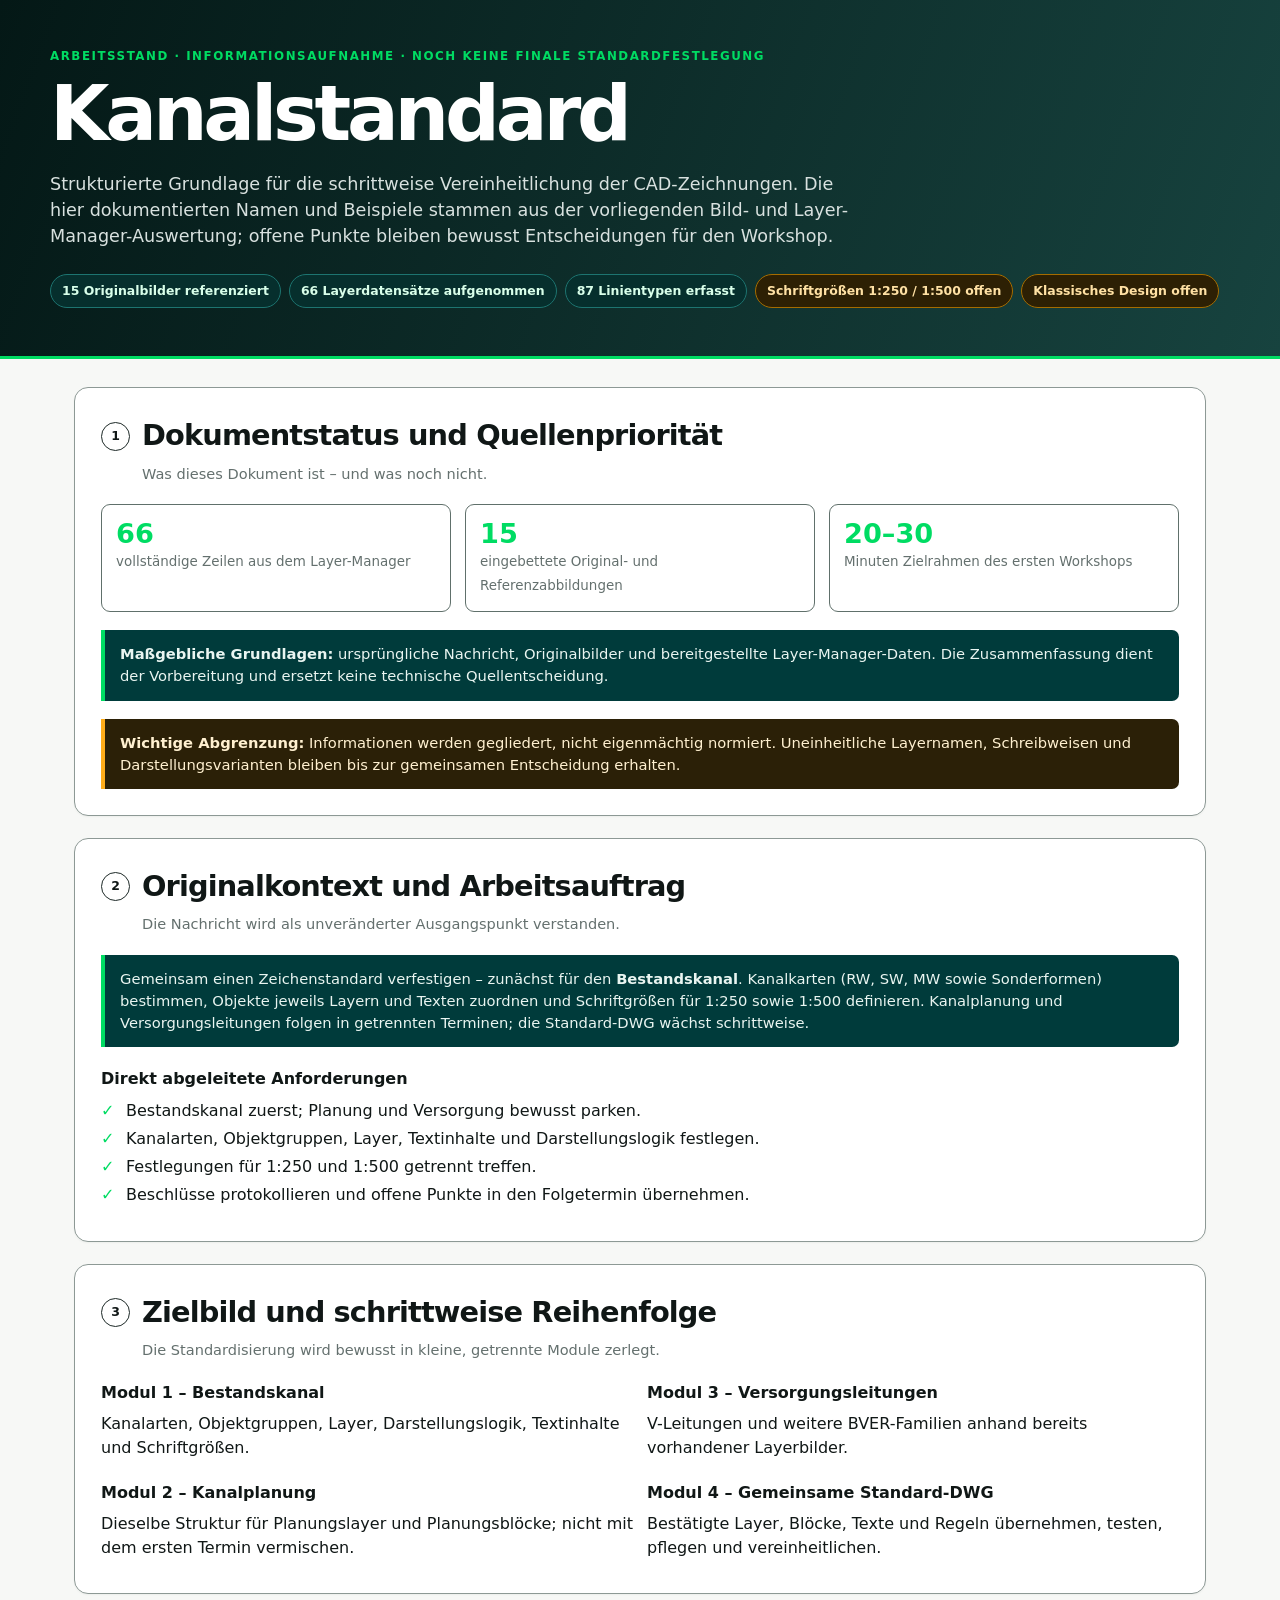
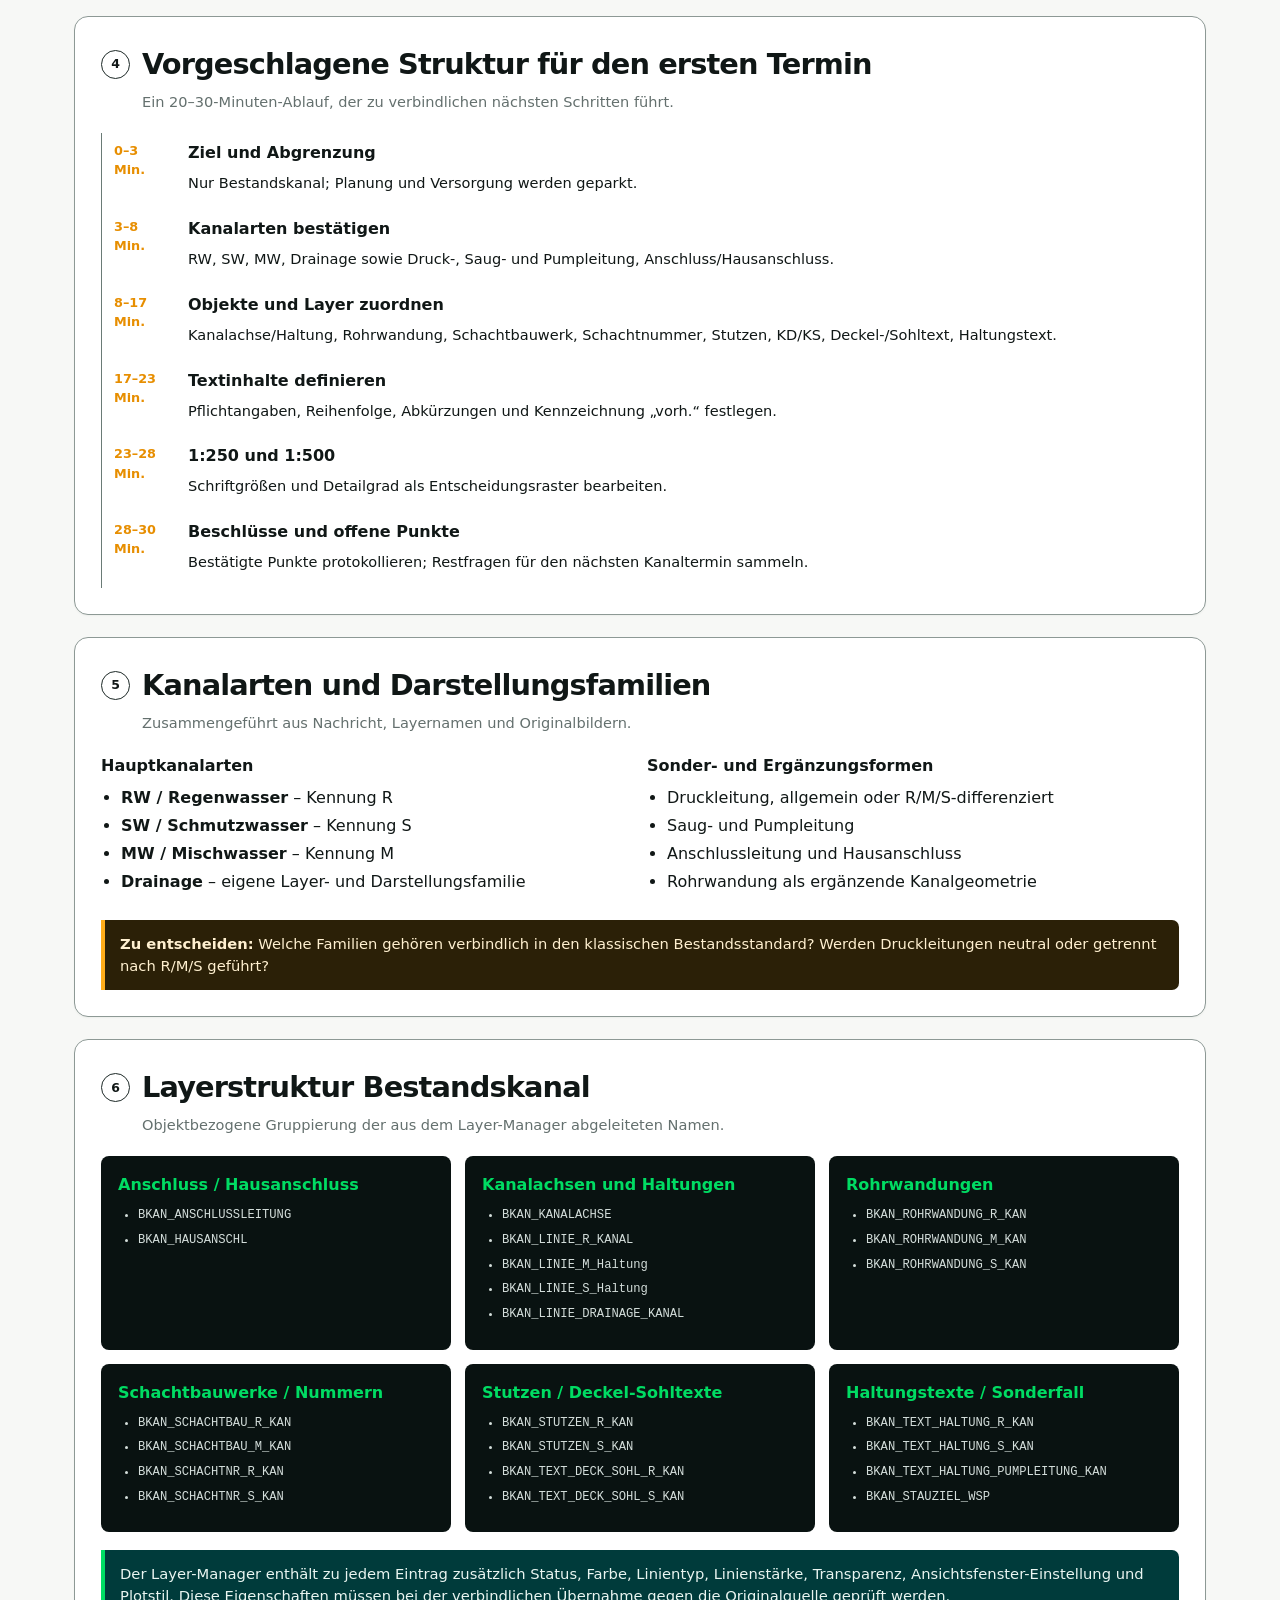
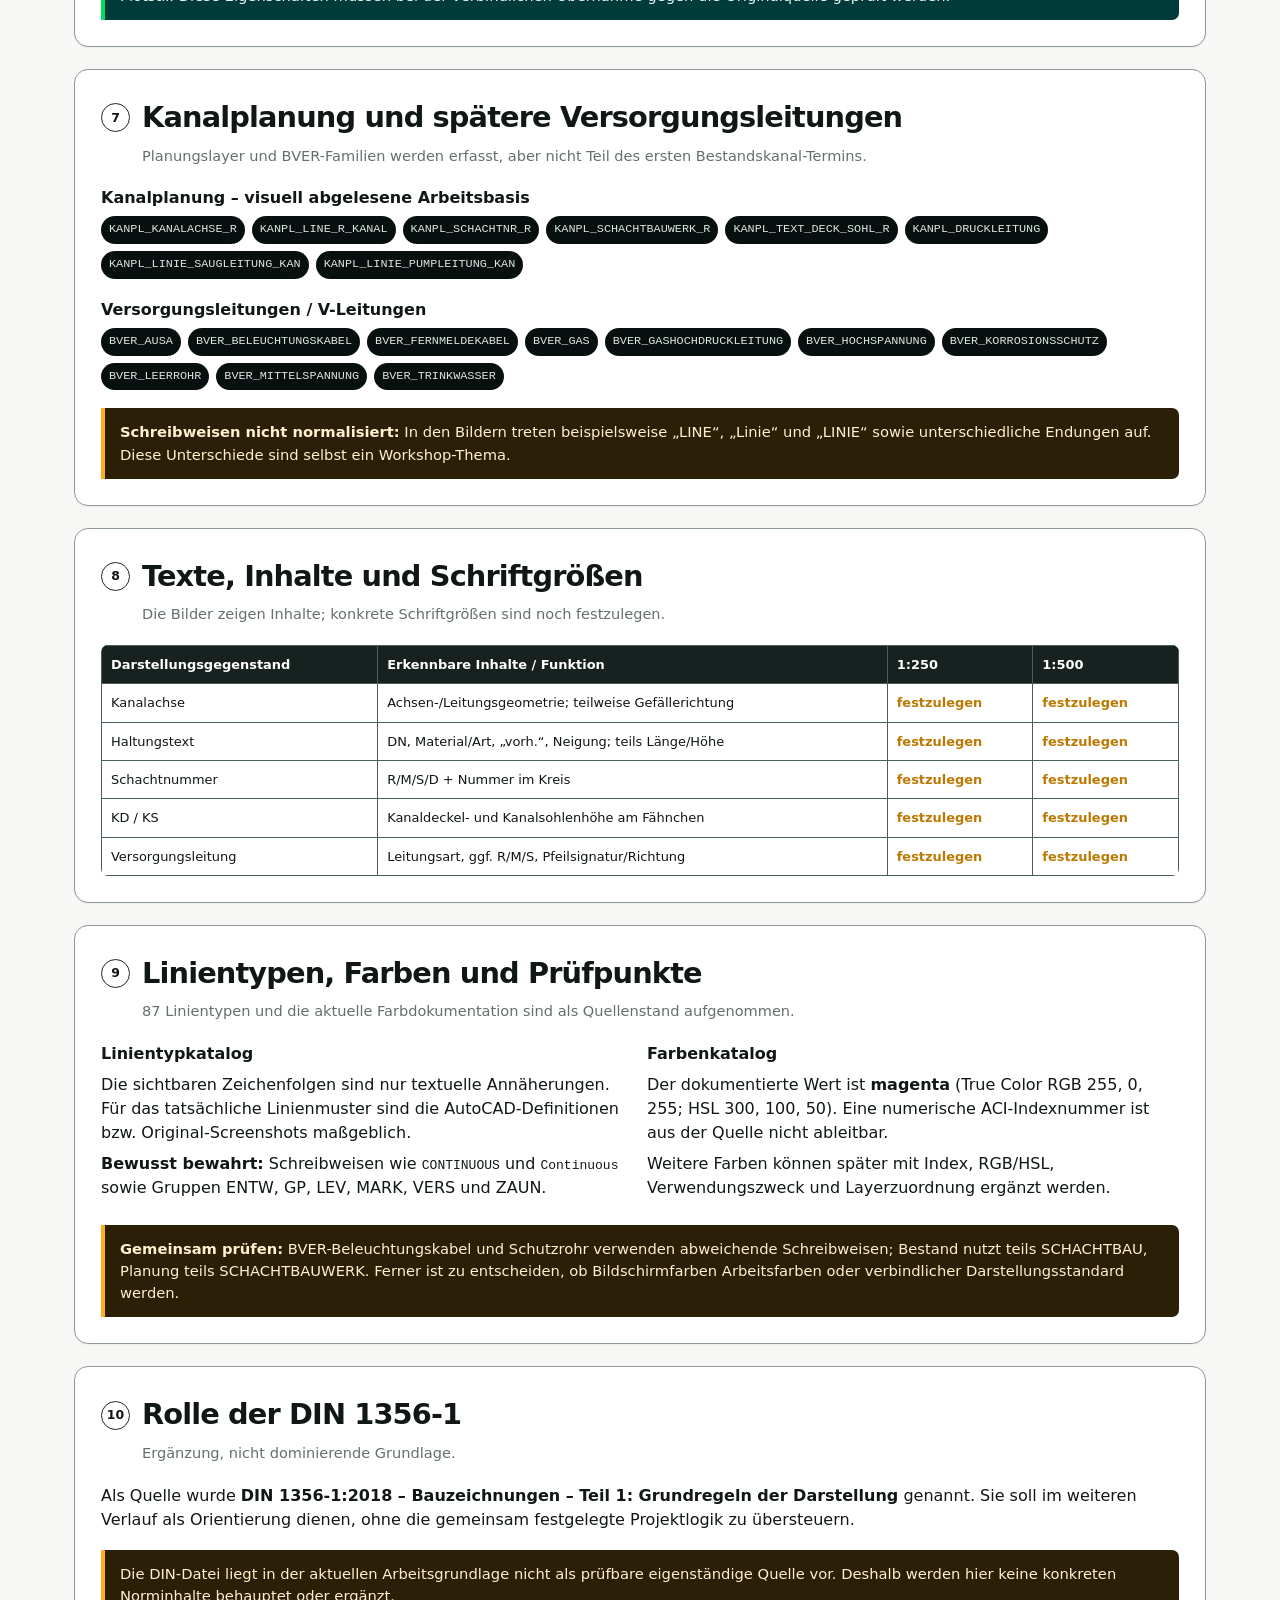
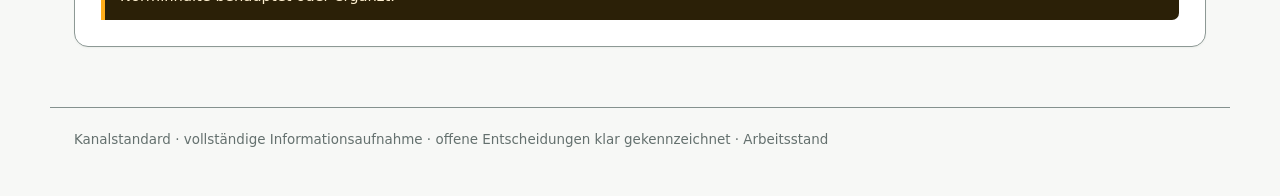
==== index.html @ ae4f9f46 "Add Kanalstandard workshop foundation Co-authored-by: Marshallv2 <Marshallv2@users.noreply.github.co" ====
<!doctype html>
<html lang="de">
<head>
  <meta charset="utf-8">
  <meta name="viewport" content="width=device-width, initial-scale=1">
  <meta name="description" content="Arbeitsgrundlage für den gemeinsamen CAD-Zeichenstandard Kanal">
  <title>Kanalstandard · Workshop-Grundlage</title>
  <style>
    :root { --ink:#101716; --muted:#64706e; --line:#b8c2bf; --paper:#f7f8f6; --panel:#ffffff; --green:#00dc63; --teal:#003b3b; --amber:#ffad1a; --dark:#07100f; }
    * { box-sizing:border-box } body { margin:0; font-family:Inter, ui-sans-serif, system-ui, -apple-system, BlinkMacSystemFont, "Segoe UI", sans-serif; background:var(--paper); color:var(--ink); line-height:1.5 }
    header { padding:48px max(24px, calc((100vw - 1180px)/2)); color:#fff; background:linear-gradient(110deg,#041816,#17433f); border-bottom:3px solid var(--green) }
    .eyebrow { margin:0 0 10px; color:var(--green); font-size:.74rem; font-weight:800; letter-spacing:.13em; text-transform:uppercase }
    h1 { margin:0; font-size:clamp(2.45rem,6vw,4.8rem); line-height:1; letter-spacing:-.055em } .lead { max-width:820px; margin:18px 0 0; color:#d8e1df; font-size:1.1rem }
    .badges { display:flex; flex-wrap:wrap; gap:8px; margin-top:24px }.badge { border:1px solid #1d7470; border-radius:999px; padding:7px 11px; background:#062f2d; color:#d9ffea; font-size:.78rem; font-weight:650 }.badge.open { background:#2d2004; border-color:#a56c00; color:#ffe1a4 }
    main { max-width:1180px; margin:28px auto 60px; padding:0 24px }.section { margin:22px 0; padding:26px; border:1px solid #8d9995; border-radius:14px; background:var(--panel); box-shadow:0 1px 2px #00231c0b }
    .title { display:flex; align-items:center; gap:12px; margin-bottom:5px }.num { display:grid; place-items:center; width:29px; height:29px; border:1px solid #1d2927; border-radius:50%; font-size:.78rem; font-weight:800 }.title h2 { margin:0; font-size:clamp(1.35rem,3vw,1.8rem); letter-spacing:-.03em }.hint { margin:0 0 20px 41px; color:var(--muted); font-size:.91rem }
    .stats,.grid { display:grid; gap:14px }.stats { grid-template-columns:repeat(3,1fr) }.stat { min-height:88px; padding:14px; border:1px solid #60706b; border-radius:9px }.stat strong { display:block; color:var(--green); font-size:1.7rem; line-height:1.1 }.stat span { color:var(--muted); font-size:.84rem }.grid { grid-template-columns:repeat(2,1fr) }
    h3 { margin:0 0 6px; font-size:1rem } p { margin:7px 0 } ul { margin:8px 0; padding-left:20px } li { margin:4px 0 }.notice { margin-top:18px; padding:13px 15px; border-left:4px solid var(--green); border-radius:0 7px 7px 0; background:var(--teal); color:#e9f5f1; font-size:.92rem }.notice.warn { border-color:var(--amber); background:#2b2007; color:#fff0d0 }
    .timeline { display:grid; gap:0 }.step { display:grid; grid-template-columns:70px 1fr; gap:16px; padding:8px 0; border-left:1px solid #6a7b76 }.time { padding-left:12px; color:#e78e00; font-size:.8rem; font-weight:800 }.step div:last-child { padding-right:12px }.step p { font-size:.91rem }
    .tags { display:flex; flex-wrap:wrap; gap:7px }.tag { padding:5px 8px; background:var(--dark); color:#d9e5e1; border-radius:999px; font-family:ui-monospace,SFMono-Regular,Menlo,monospace; font-size:.74rem }.catalog { grid-template-columns:repeat(3,1fr) }.card { padding:17px; border-radius:8px; background:#091211; color:#e4efea }.card h3 { color:var(--green) }.card ul { color:#d4dedb; font-family:ui-monospace,SFMono-Regular,Menlo,monospace; font-size:.76rem; line-height:1.7 }
    table { width:100%; border-collapse:collapse; font-size:.81rem } th,td { padding:9px; border:1px solid #49605a; text-align:left; vertical-align:top } th { background:#17211f; color:#fff } td.open { color:#bd7800; font-weight:700 }.table-wrap { overflow:auto; border-radius:7px }
    .check { list-style:none; padding:0 }.check li { padding-left:25px; position:relative }.check li::before { content:"✓"; position:absolute; left:0; top:0; color:var(--green); font-weight:900 }
    footer { max-width:1180px; margin:auto; padding:22px 24px 46px; border-top:1px solid #84918e; color:var(--muted); font-size:.84rem } @media (max-width:700px) { header{padding:36px 24px}.section{padding:19px}.stats,.grid,.catalog{grid-template-columns:1fr}.hint{margin-left:0}.timeline .step{grid-template-columns:58px 1fr} }
  </style>
</head>
<body>
  <header>
    <p class="eyebrow">Arbeitsstand · Informationsaufnahme · noch keine finale Standardfestlegung</p>
    <h1>Kanalstandard</h1>
    <p class="lead">Strukturierte Grundlage für die schrittweise Vereinheitlichung der CAD-Zeichnungen. Die hier dokumentierten Namen und Beispiele stammen aus der vorliegenden Bild- und Layer-Manager-Auswertung; offene Punkte bleiben bewusst Entscheidungen für den Workshop.</p>
    <div class="badges"><span class="badge">15 Originalbilder referenziert</span><span class="badge">66 Layerdatensätze aufgenommen</span><span class="badge">87 Linientypen erfasst</span><span class="badge open">Schriftgrößen 1:250 / 1:500 offen</span><span class="badge open">Klassisches Design offen</span></div>
  </header>
  <main>
    <section class="section">
      <div class="title"><span class="num">1</span><h2>Dokumentstatus und Quellenpriorität</h2></div><p class="hint">Was dieses Dokument ist – und was noch nicht.</p>
      <div class="stats"><div class="stat"><strong>66</strong><span>vollständige Zeilen aus dem Layer-Manager</span></div><div class="stat"><strong>15</strong><span>eingebettete Original- und Referenzabbildungen</span></div><div class="stat"><strong>20–30</strong><span>Minuten Zielrahmen des ersten Workshops</span></div></div>
      <div class="notice"><strong>Maßgebliche Grundlagen:</strong> ursprüngliche Nachricht, Originalbilder und bereitgestellte Layer-Manager-Daten. Die Zusammenfassung dient der Vorbereitung und ersetzt keine technische Quellentscheidung.</div>
      <div class="notice warn"><strong>Wichtige Abgrenzung:</strong> Informationen werden gegliedert, nicht eigenmächtig normiert. Uneinheitliche Layernamen, Schreibweisen und Darstellungsvarianten bleiben bis zur gemeinsamen Entscheidung erhalten.</div>
    </section>

    <section class="section">
      <div class="title"><span class="num">2</span><h2>Originalkontext und Arbeitsauftrag</h2></div><p class="hint">Die Nachricht wird als unveränderter Ausgangspunkt verstanden.</p>
      <div class="notice">Gemeinsam einen Zeichenstandard verfestigen – zunächst für den <strong>Bestandskanal</strong>. Kanalkarten (RW, SW, MW sowie Sonderformen) bestimmen, Objekte jeweils Layern und Texten zuordnen und Schriftgrößen für 1:250 sowie 1:500 definieren. Kanalplanung und Versorgungsleitungen folgen in getrennten Terminen; die Standard-DWG wächst schrittweise.</div>
      <h3 style="margin-top:20px">Direkt abgeleitete Anforderungen</h3>
      <ul class="check"><li>Bestandskanal zuerst; Planung und Versorgung bewusst parken.</li><li>Kanalarten, Objektgruppen, Layer, Textinhalte und Darstellungslogik festlegen.</li><li>Festlegungen für 1:250 und 1:500 getrennt treffen.</li><li>Beschlüsse protokollieren und offene Punkte in den Folgetermin übernehmen.</li></ul>
    </section>

    <section class="section">
      <div class="title"><span class="num">3</span><h2>Zielbild und schrittweise Reihenfolge</h2></div><p class="hint">Die Standardisierung wird bewusst in kleine, getrennte Module zerlegt.</p>
      <div class="grid"><div><h3>Modul 1 – Bestandskanal</h3><p>Kanalarten, Objektgruppen, Layer, Darstellungslogik, Textinhalte und Schriftgrößen.</p></div><div><h3>Modul 3 – Versorgungsleitungen</h3><p>V-Leitungen und weitere BVER-Familien anhand bereits vorhandener Layerbilder.</p></div><div><h3>Modul 2 – Kanalplanung</h3><p>Dieselbe Struktur für Planungslayer und Planungsblöcke; nicht mit dem ersten Termin vermischen.</p></div><div><h3>Modul 4 – Gemeinsame Standard-DWG</h3><p>Bestätigte Layer, Blöcke, Texte und Regeln übernehmen, testen, pflegen und vereinheitlichen.</p></div></div>
    </section>

    <section class="section">
      <div class="title"><span class="num">4</span><h2>Vorgeschlagene Struktur für den ersten Termin</h2></div><p class="hint">Ein 20–30-Minuten-Ablauf, der zu verbindlichen nächsten Schritten führt.</p>
      <div class="timeline">
        <div class="step"><span class="time">0–3 Min.</span><div><h3>Ziel und Abgrenzung</h3><p>Nur Bestandskanal; Planung und Versorgung werden geparkt.</p></div></div>
        <div class="step"><span class="time">3–8 Min.</span><div><h3>Kanalarten bestätigen</h3><p>RW, SW, MW, Drainage sowie Druck-, Saug- und Pumpleitung, Anschluss/Hausanschluss.</p></div></div>
        <div class="step"><span class="time">8–17 Min.</span><div><h3>Objekte und Layer zuordnen</h3><p>Kanalachse/Haltung, Rohrwandung, Schachtbauwerk, Schachtnummer, Stutzen, KD/KS, Deckel-/Sohltext, Haltungstext.</p></div></div>
        <div class="step"><span class="time">17–23 Min.</span><div><h3>Textinhalte definieren</h3><p>Pflichtangaben, Reihenfolge, Abkürzungen und Kennzeichnung „vorh.“ festlegen.</p></div></div>
        <div class="step"><span class="time">23–28 Min.</span><div><h3>1:250 und 1:500</h3><p>Schriftgrößen und Detailgrad als Entscheidungsraster bearbeiten.</p></div></div>
        <div class="step"><span class="time">28–30 Min.</span><div><h3>Beschlüsse und offene Punkte</h3><p>Bestätigte Punkte protokollieren; Restfragen für den nächsten Kanaltermin sammeln.</p></div></div>
      </div>
    </section>

    <section class="section">
      <div class="title"><span class="num">5</span><h2>Kanalarten und Darstellungsfamilien</h2></div><p class="hint">Zusammengeführt aus Nachricht, Layernamen und Originalbildern.</p>
      <div class="grid"><div><h3>Hauptkanalarten</h3><ul><li><strong>RW / Regenwasser</strong> – Kennung R</li><li><strong>SW / Schmutzwasser</strong> – Kennung S</li><li><strong>MW / Mischwasser</strong> – Kennung M</li><li><strong>Drainage</strong> – eigene Layer- und Darstellungsfamilie</li></ul></div><div><h3>Sonder- und Ergänzungsformen</h3><ul><li>Druckleitung, allgemein oder R/M/S-differenziert</li><li>Saug- und Pumpleitung</li><li>Anschlussleitung und Hausanschluss</li><li>Rohrwandung als ergänzende Kanalgeometrie</li></ul></div></div>
      <div class="notice warn"><strong>Zu entscheiden:</strong> Welche Familien gehören verbindlich in den klassischen Bestandsstandard? Werden Druckleitungen neutral oder getrennt nach R/M/S geführt?</div>
    </section>

    <section class="section">
      <div class="title"><span class="num">6</span><h2>Layerstruktur Bestandskanal</h2></div><p class="hint">Objektbezogene Gruppierung der aus dem Layer-Manager abgeleiteten Namen.</p>
      <div class="grid catalog">
        <div class="card"><h3>Anschluss / Hausanschluss</h3><ul><li>BKAN_ANSCHLUSSLEITUNG</li><li>BKAN_HAUSANSCHL</li></ul></div>
        <div class="card"><h3>Kanalachsen und Haltungen</h3><ul><li>BKAN_KANALACHSE</li><li>BKAN_LINIE_R_KANAL</li><li>BKAN_LINIE_M_Haltung</li><li>BKAN_LINIE_S_Haltung</li><li>BKAN_LINIE_DRAINAGE_KANAL</li></ul></div>
        <div class="card"><h3>Rohrwandungen</h3><ul><li>BKAN_ROHRWANDUNG_R_KAN</li><li>BKAN_ROHRWANDUNG_M_KAN</li><li>BKAN_ROHRWANDUNG_S_KAN</li></ul></div>
        <div class="card"><h3>Schachtbauwerke / Nummern</h3><ul><li>BKAN_SCHACHTBAU_R_KAN</li><li>BKAN_SCHACHTBAU_M_KAN</li><li>BKAN_SCHACHTNR_R_KAN</li><li>BKAN_SCHACHTNR_S_KAN</li></ul></div>
        <div class="card"><h3>Stutzen / Deckel-Sohltexte</h3><ul><li>BKAN_STUTZEN_R_KAN</li><li>BKAN_STUTZEN_S_KAN</li><li>BKAN_TEXT_DECK_SOHL_R_KAN</li><li>BKAN_TEXT_DECK_SOHL_S_KAN</li></ul></div>
        <div class="card"><h3>Haltungstexte / Sonderfall</h3><ul><li>BKAN_TEXT_HALTUNG_R_KAN</li><li>BKAN_TEXT_HALTUNG_S_KAN</li><li>BKAN_TEXT_HALTUNG_PUMPLEITUNG_KAN</li><li>BKAN_STAUZIEL_WSP</li></ul></div>
      </div>
      <div class="notice">Der Layer-Manager enthält zu jedem Eintrag zusätzlich Status, Farbe, Linientyp, Linienstärke, Transparenz, Ansichtsfenster-Einstellung und Plotstil. Diese Eigenschaften müssen bei der verbindlichen Übernahme gegen die Originalquelle geprüft werden.</div>
    </section>

    <section class="section">
      <div class="title"><span class="num">7</span><h2>Kanalplanung und spätere Versorgungsleitungen</h2></div><p class="hint">Planungslayer und BVER-Familien werden erfasst, aber nicht Teil des ersten Bestandskanal-Termins.</p>
      <h3>Kanalplanung – visuell abgelesene Arbeitsbasis</h3><div class="tags"><span class="tag">KANPL_KANALACHSE_R</span><span class="tag">KANPL_LINE_R_KANAL</span><span class="tag">KANPL_SCHACHTNR_R</span><span class="tag">KANPL_SCHACHTBAUWERK_R</span><span class="tag">KANPL_TEXT_DECK_SOHL_R</span><span class="tag">KANPL_DRUCKLEITUNG</span><span class="tag">KANPL_LINIE_SAUGLEITUNG_KAN</span><span class="tag">KANPL_LINIE_PUMPLEITUNG_KAN</span></div>
      <h3 style="margin-top:19px">Versorgungsleitungen / V-Leitungen</h3><div class="tags"><span class="tag">BVER_AUSA</span><span class="tag">BVER_BELEUCHTUNGSKABEL</span><span class="tag">BVER_FERNMELDEKABEL</span><span class="tag">BVER_GAS</span><span class="tag">BVER_GASHOCHDRUCKLEITUNG</span><span class="tag">BVER_HOCHSPANNUNG</span><span class="tag">BVER_KORROSIONSSCHUTZ</span><span class="tag">BVER_LEERROHR</span><span class="tag">BVER_MITTELSPANNUNG</span><span class="tag">BVER_TRINKWASSER</span></div>
      <div class="notice warn"><strong>Schreibweisen nicht normalisiert:</strong> In den Bildern treten beispielsweise „LINE“, „Linie“ und „LINIE“ sowie unterschiedliche Endungen auf. Diese Unterschiede sind selbst ein Workshop-Thema.</div>
    </section>

    <section class="section">
      <div class="title"><span class="num">8</span><h2>Texte, Inhalte und Schriftgrößen</h2></div><p class="hint">Die Bilder zeigen Inhalte; konkrete Schriftgrößen sind noch festzulegen.</p>
      <div class="table-wrap"><table><thead><tr><th>Darstellungsgegenstand</th><th>Erkennbare Inhalte / Funktion</th><th>1:250</th><th>1:500</th></tr></thead><tbody>
        <tr><td>Kanalachse</td><td>Achsen-/Leitungsgeometrie; teilweise Gefällerichtung</td><td class="open">festzulegen</td><td class="open">festzulegen</td></tr>
        <tr><td>Haltungstext</td><td>DN, Material/Art, „vorh.“, Neigung; teils Länge/Höhe</td><td class="open">festzulegen</td><td class="open">festzulegen</td></tr>
        <tr><td>Schachtnummer</td><td>R/M/S/D + Nummer im Kreis</td><td class="open">festzulegen</td><td class="open">festzulegen</td></tr>
        <tr><td>KD / KS</td><td>Kanaldeckel- und Kanalsohlenhöhe am Fähnchen</td><td class="open">festzulegen</td><td class="open">festzulegen</td></tr>
        <tr><td>Versorgungsleitung</td><td>Leitungsart, ggf. R/M/S, Pfeilsignatur/Richtung</td><td class="open">festzulegen</td><td class="open">festzulegen</td></tr>
      </tbody></table></div>
    </section>

    <section class="section">
      <div class="title"><span class="num">9</span><h2>Linientypen, Farben und Prüfpunkte</h2></div><p class="hint">87 Linientypen und die aktuelle Farbdokumentation sind als Quellenstand aufgenommen.</p>
      <div class="grid"><div><h3>Linientypkatalog</h3><p>Die sichtbaren Zeichenfolgen sind nur textuelle Annäherungen. Für das tatsächliche Linienmuster sind die AutoCAD-Definitionen bzw. Original-Screenshots maßgeblich.</p><p><strong>Bewusst bewahrt:</strong> Schreibweisen wie <code>CONTINUOUS</code> und <code>Continuous</code> sowie Gruppen ENTW, GP, LEV, MARK, VERS und ZAUN.</p></div><div><h3>Farbenkatalog</h3><p>Der dokumentierte Wert ist <strong>magenta</strong> (True Color RGB 255, 0, 255; HSL 300, 100, 50). Eine numerische ACI-Indexnummer ist aus der Quelle nicht ableitbar.</p><p>Weitere Farben können später mit Index, RGB/HSL, Verwendungszweck und Layerzuordnung ergänzt werden.</p></div></div>
      <div class="notice warn"><strong>Gemeinsam prüfen:</strong> BVER-Beleuchtungskabel und Schutzrohr verwenden abweichende Schreibweisen; Bestand nutzt teils SCHACHTBAU, Planung teils SCHACHTBAUWERK. Ferner ist zu entscheiden, ob Bildschirmfarben Arbeitsfarben oder verbindlicher Darstellungsstandard werden.</div>
    </section>

    <section class="section">
      <div class="title"><span class="num">10</span><h2>Rolle der DIN 1356-1</h2></div><p class="hint">Ergänzung, nicht dominierende Grundlage.</p>
      <p>Als Quelle wurde <strong>DIN 1356-1:2018 – Bauzeichnungen – Teil 1: Grundregeln der Darstellung</strong> genannt. Sie soll im weiteren Verlauf als Orientierung dienen, ohne die gemeinsam festgelegte Projektlogik zu übersteuern.</p>
      <div class="notice warn">Die DIN-Datei liegt in der aktuellen Arbeitsgrundlage nicht als prüfbare eigenständige Quelle vor. Deshalb werden hier keine konkreten Norminhalte behauptet oder ergänzt.</div>
    </section>
  </main>
  <footer>Kanalstandard · vollständige Informationsaufnahme · offene Entscheidungen klar gekennzeichnet · Arbeitsstand</footer>
</body>
</html>
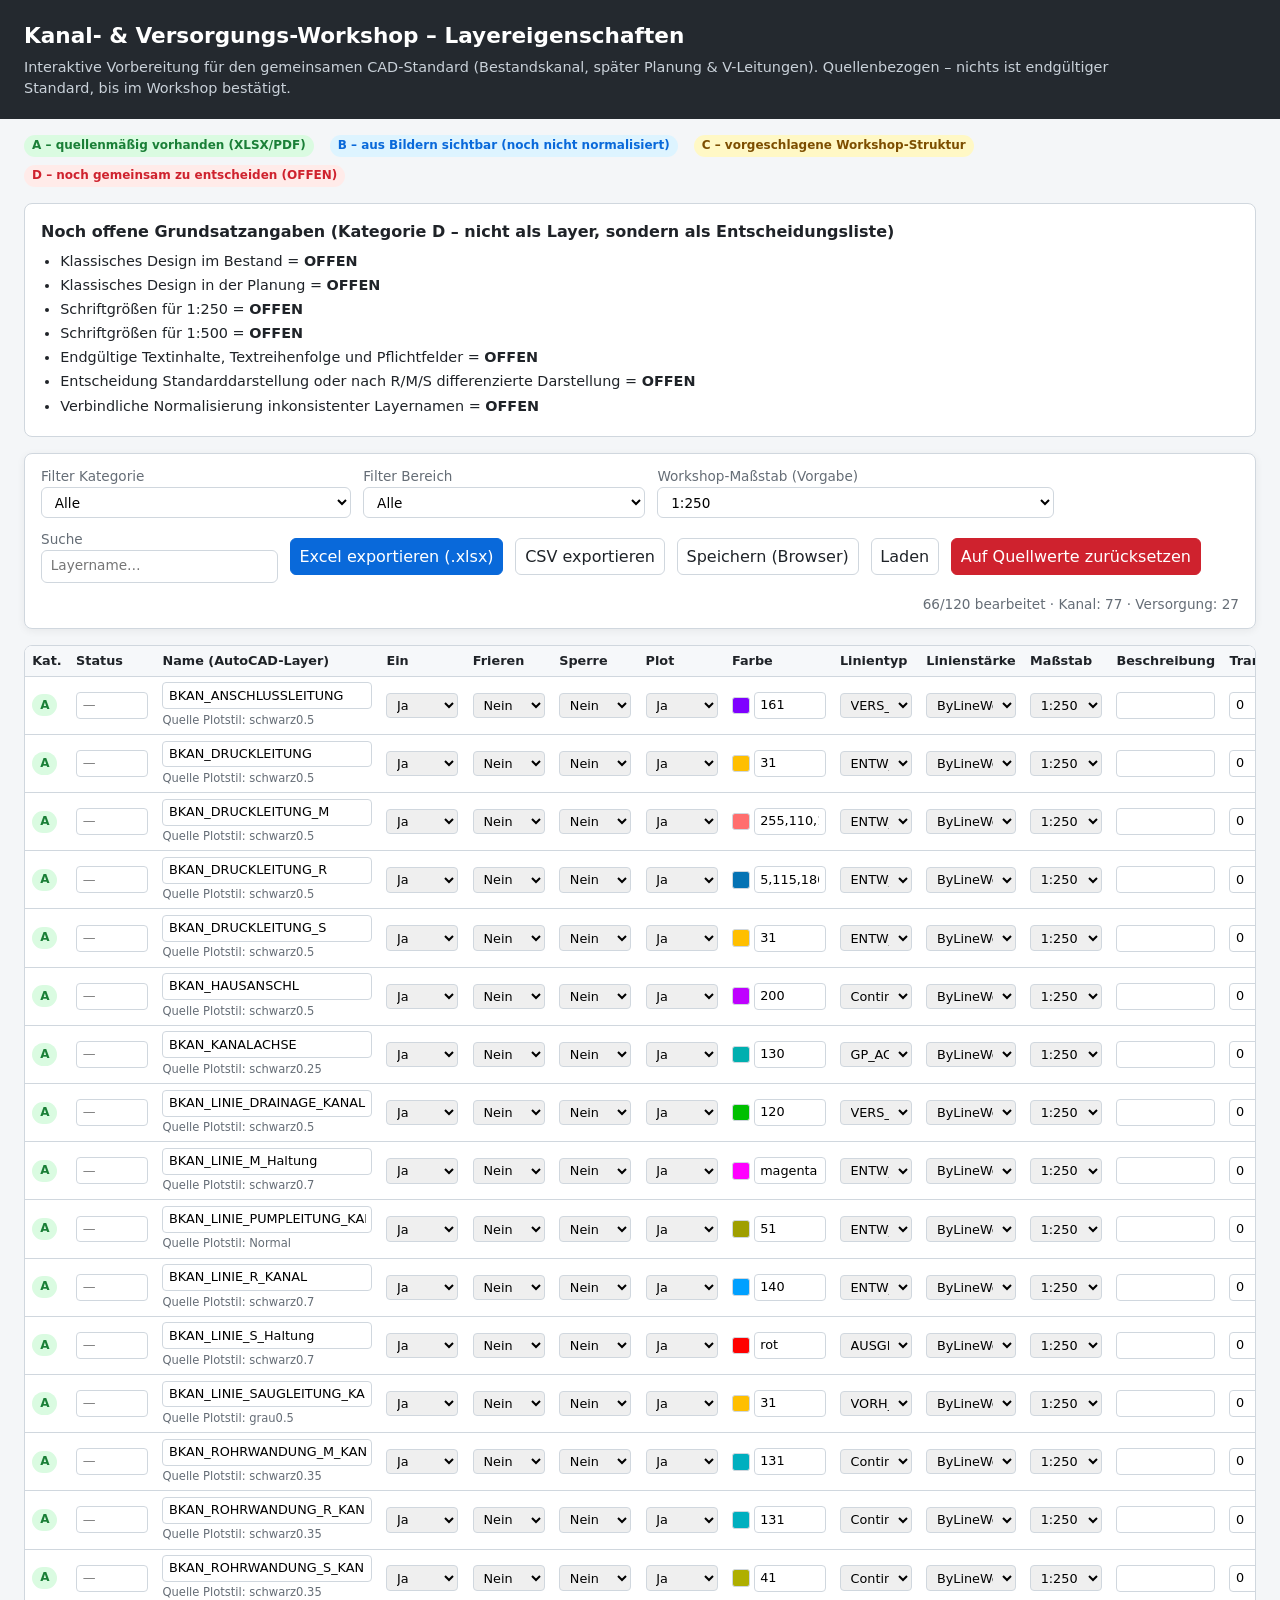
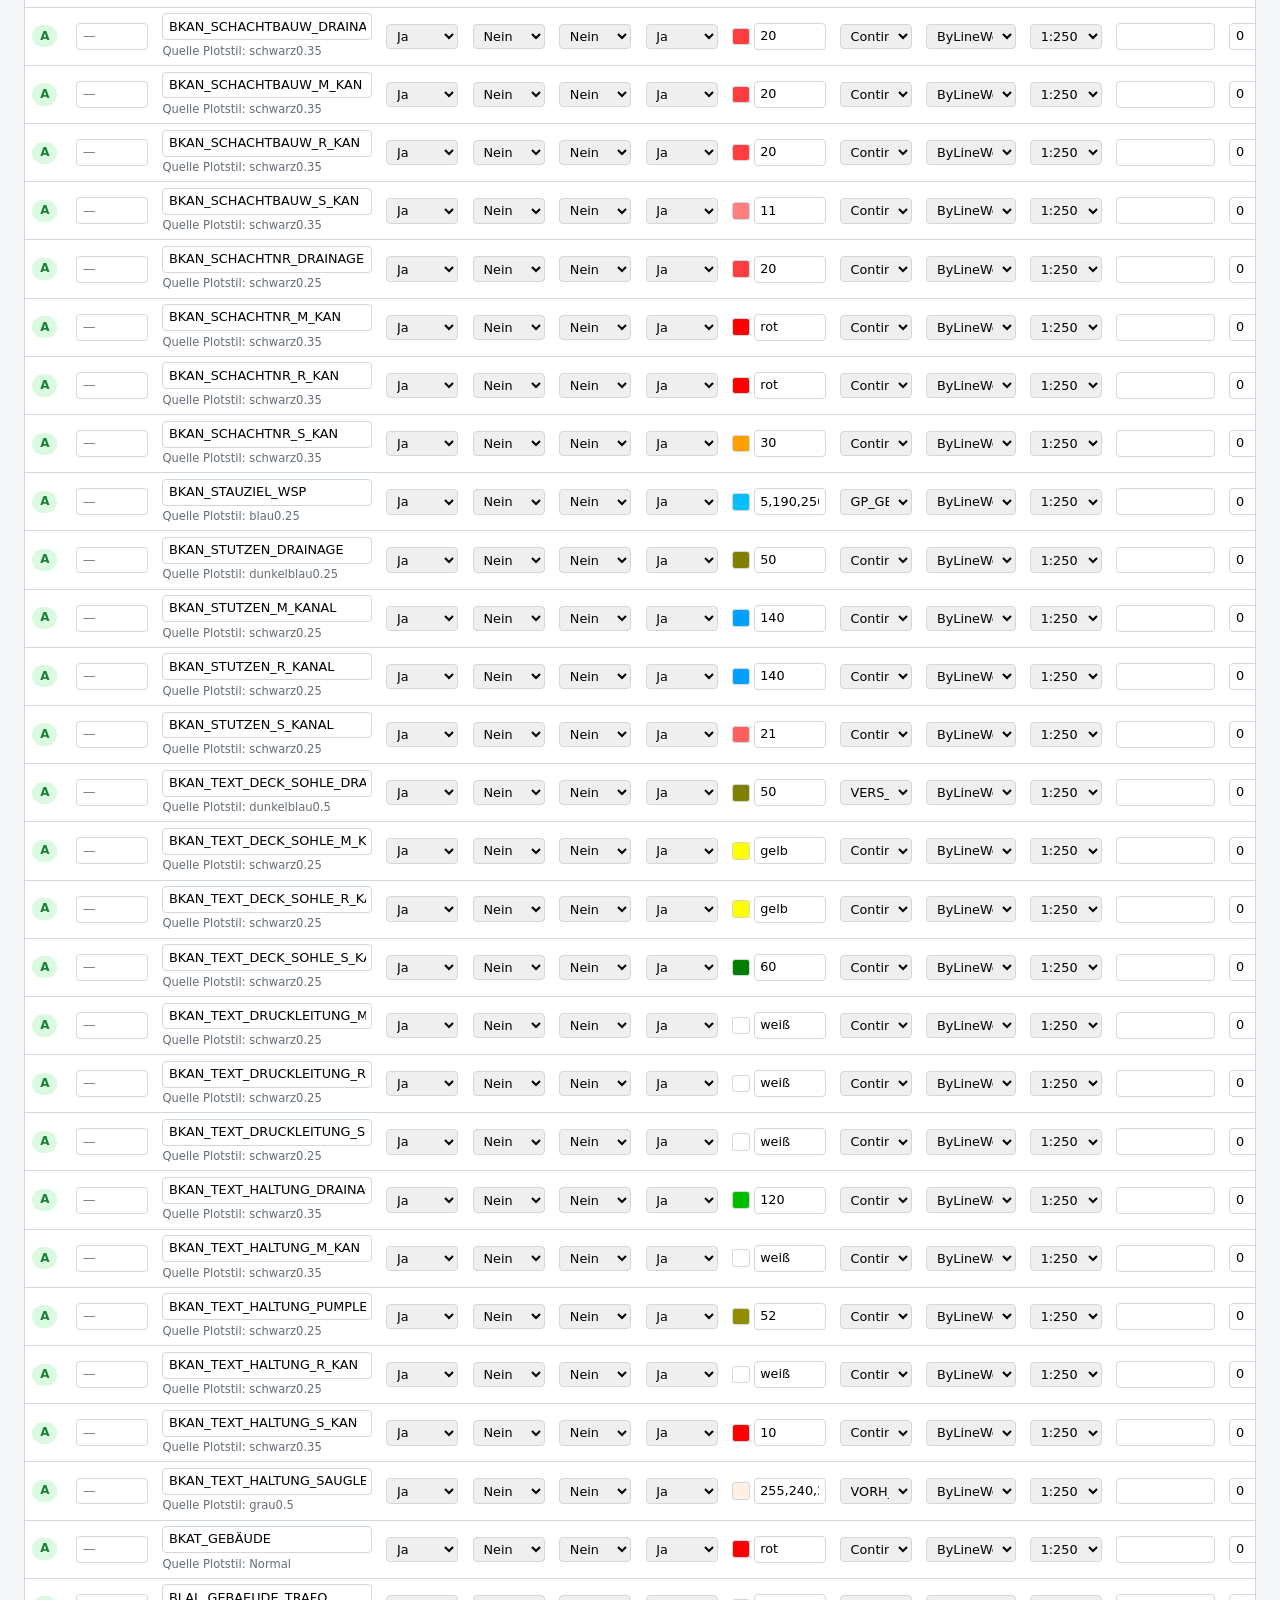
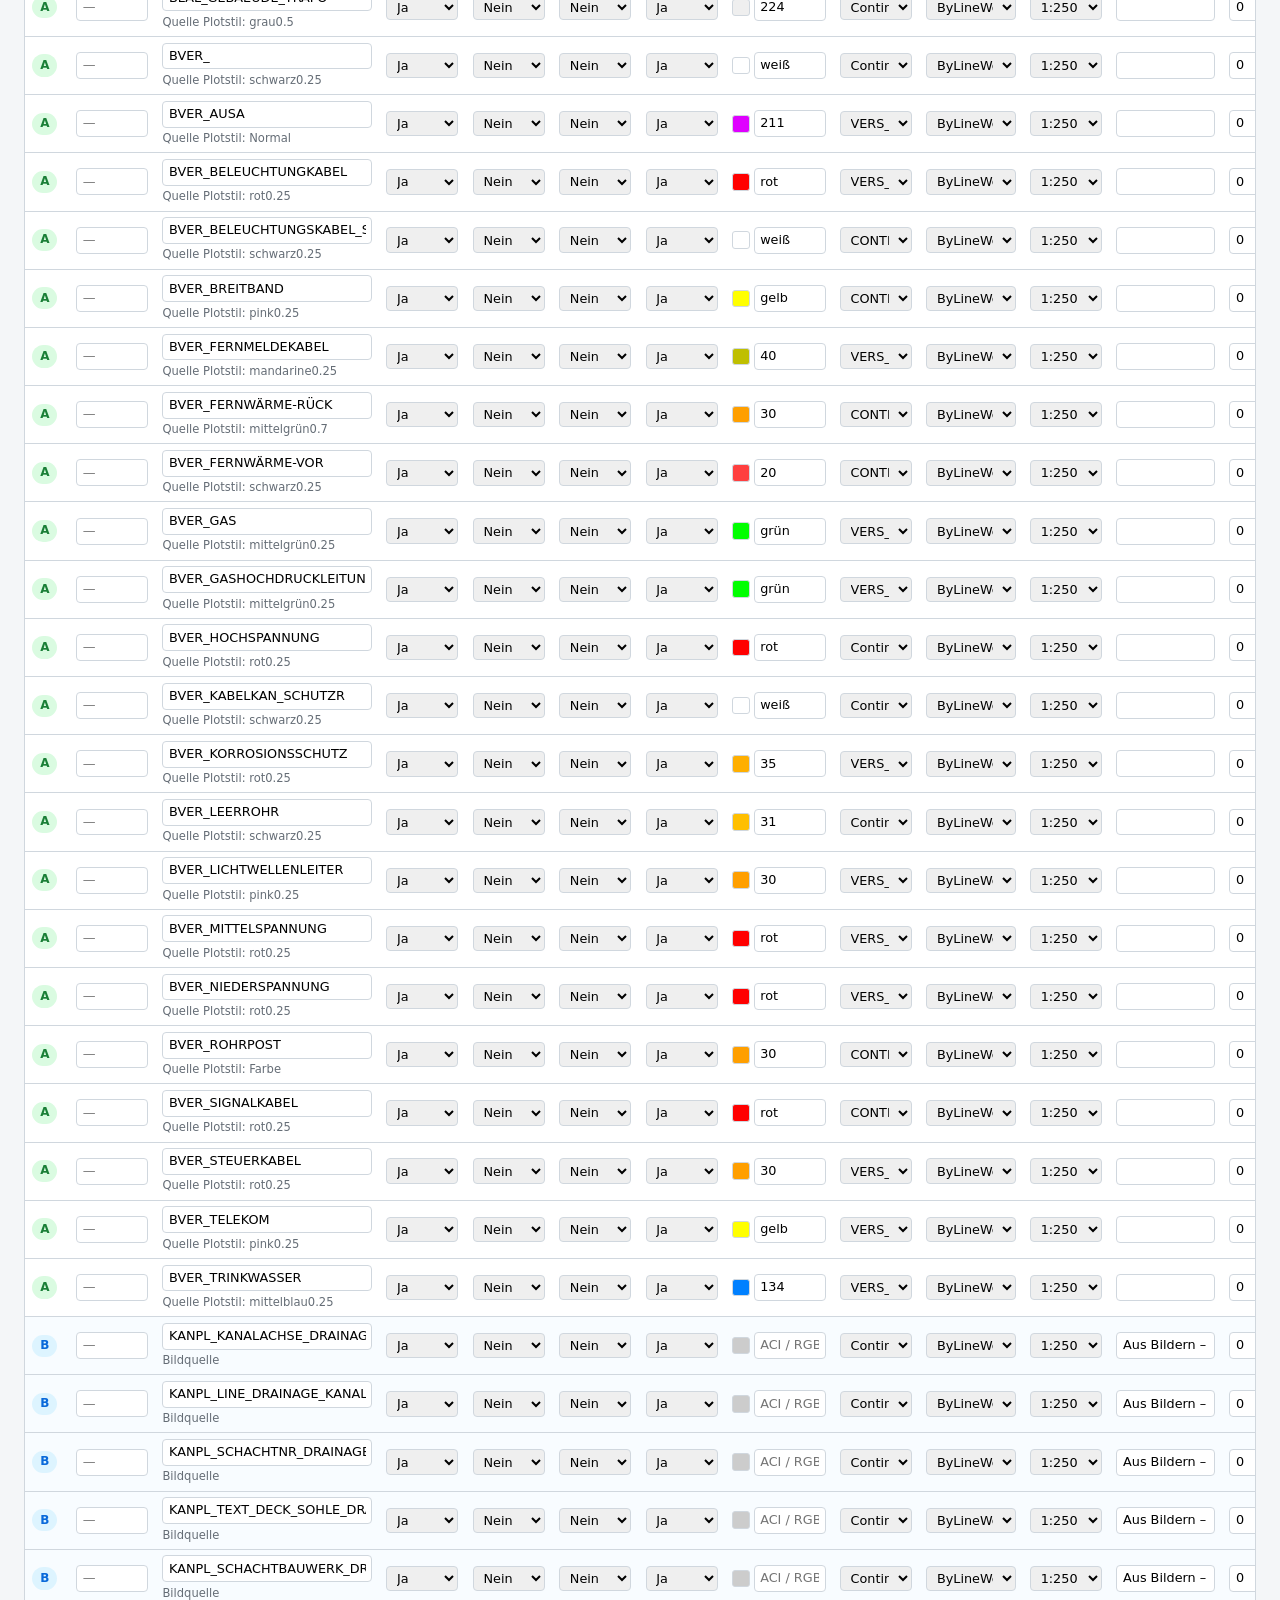
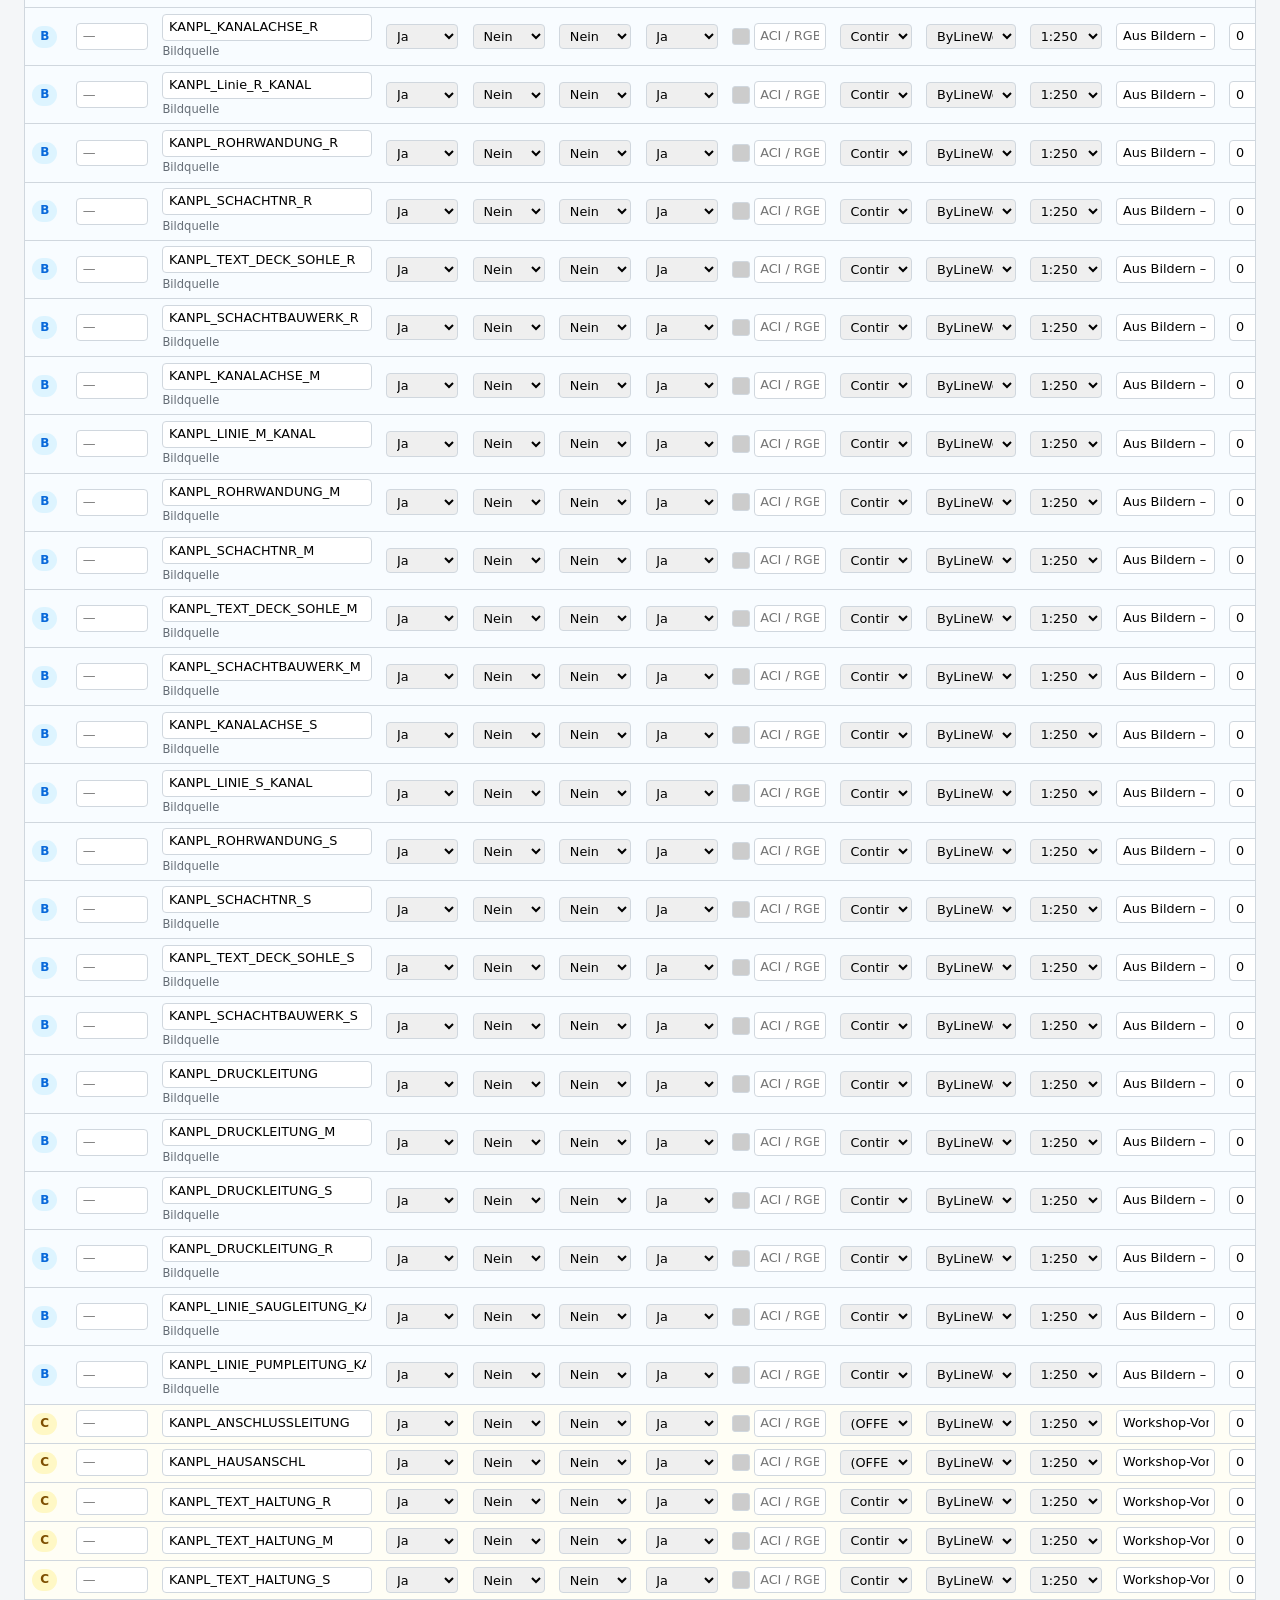
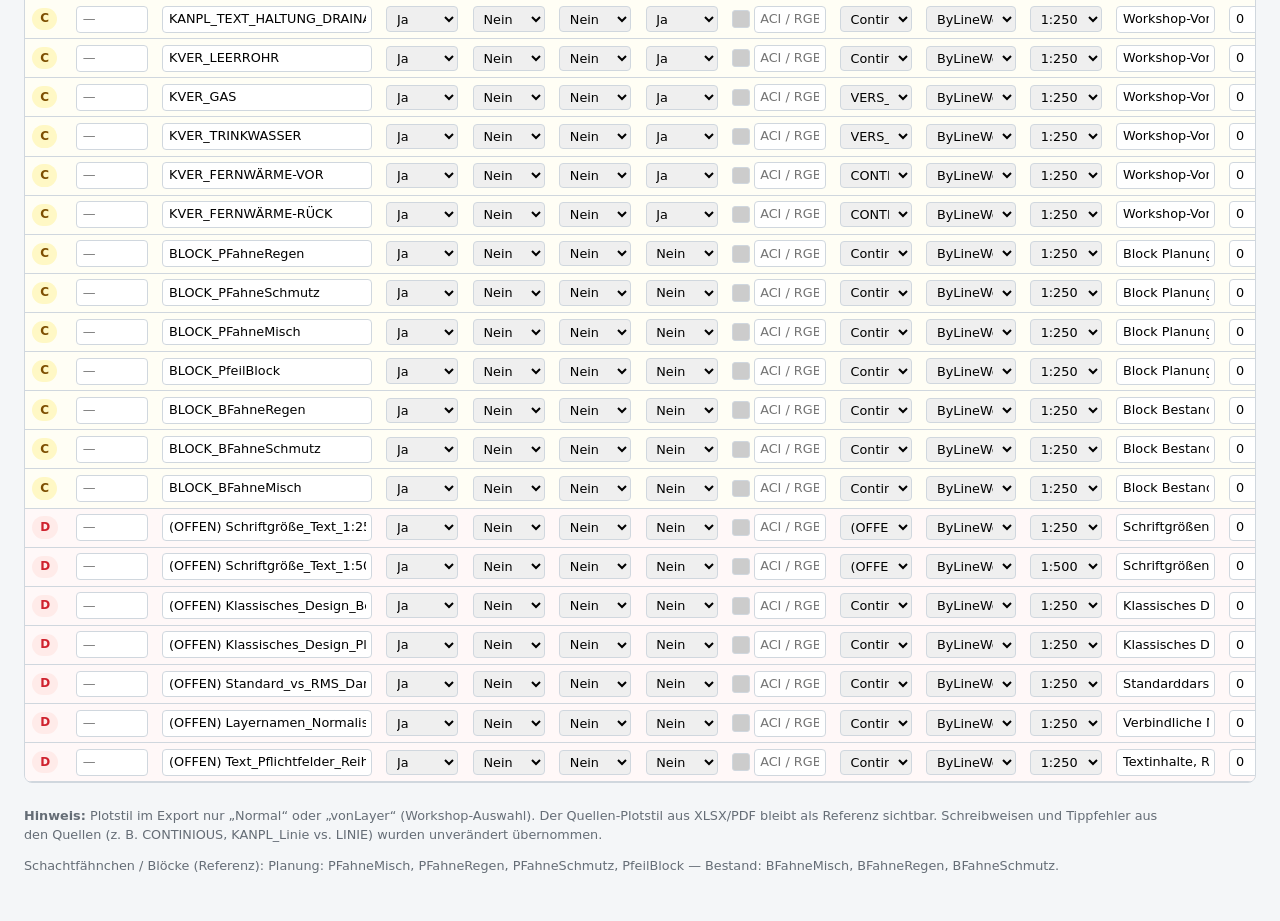
==== commit 09d584ce: "Add interactive Kanal/Versorgung workshop HTML for layer properties Single-page workshop app listing" ====
--- a/index.html
+++ b/index.html
@@ -1,116 +1,737 @@
-<!doctype html>
+<!DOCTYPE html>
 <html lang="de">
 <head>
-  <meta charset="utf-8">
-  <meta name="viewport" content="width=device-width, initial-scale=1">
-  <meta name="description" content="Arbeitsgrundlage für den gemeinsamen CAD-Zeichenstandard Kanal">
-  <title>Kanalstandard · Workshop-Grundlage</title>
+  <meta charset="UTF-8">
+  <meta name="viewport" content="width=device-width, initial-scale=1.0">
+  <title>Kanal- &amp; Versorgungs-Workshop – Layereigenschaften</title>
+  <script src="https://cdn.sheetjs.com/xlsx-0.20.3/package/dist/xlsx.full.min.js"></script>
   <style>
-    :root { --ink:#101716; --muted:#64706e; --line:#b8c2bf; --paper:#f7f8f6; --panel:#ffffff; --green:#00dc63; --teal:#003b3b; --amber:#ffad1a; --dark:#07100f; }
-    * { box-sizing:border-box } body { margin:0; font-family:Inter, ui-sans-serif, system-ui, -apple-system, BlinkMacSystemFont, "Segoe UI", sans-serif; background:var(--paper); color:var(--ink); line-height:1.5 }
-    header { padding:48px max(24px, calc((100vw - 1180px)/2)); color:#fff; background:linear-gradient(110deg,#041816,#17433f); border-bottom:3px solid var(--green) }
-    .eyebrow { margin:0 0 10px; color:var(--green); font-size:.74rem; font-weight:800; letter-spacing:.13em; text-transform:uppercase }
-    h1 { margin:0; font-size:clamp(2.45rem,6vw,4.8rem); line-height:1; letter-spacing:-.055em } .lead { max-width:820px; margin:18px 0 0; color:#d8e1df; font-size:1.1rem }
-    .badges { display:flex; flex-wrap:wrap; gap:8px; margin-top:24px }.badge { border:1px solid #1d7470; border-radius:999px; padding:7px 11px; background:#062f2d; color:#d9ffea; font-size:.78rem; font-weight:650 }.badge.open { background:#2d2004; border-color:#a56c00; color:#ffe1a4 }
-    main { max-width:1180px; margin:28px auto 60px; padding:0 24px }.section { margin:22px 0; padding:26px; border:1px solid #8d9995; border-radius:14px; background:var(--panel); box-shadow:0 1px 2px #00231c0b }
-    .title { display:flex; align-items:center; gap:12px; margin-bottom:5px }.num { display:grid; place-items:center; width:29px; height:29px; border:1px solid #1d2927; border-radius:50%; font-size:.78rem; font-weight:800 }.title h2 { margin:0; font-size:clamp(1.35rem,3vw,1.8rem); letter-spacing:-.03em }.hint { margin:0 0 20px 41px; color:var(--muted); font-size:.91rem }
-    .stats,.grid { display:grid; gap:14px }.stats { grid-template-columns:repeat(3,1fr) }.stat { min-height:88px; padding:14px; border:1px solid #60706b; border-radius:9px }.stat strong { display:block; color:var(--green); font-size:1.7rem; line-height:1.1 }.stat span { color:var(--muted); font-size:.84rem }.grid { grid-template-columns:repeat(2,1fr) }
-    h3 { margin:0 0 6px; font-size:1rem } p { margin:7px 0 } ul { margin:8px 0; padding-left:20px } li { margin:4px 0 }.notice { margin-top:18px; padding:13px 15px; border-left:4px solid var(--green); border-radius:0 7px 7px 0; background:var(--teal); color:#e9f5f1; font-size:.92rem }.notice.warn { border-color:var(--amber); background:#2b2007; color:#fff0d0 }
-    .timeline { display:grid; gap:0 }.step { display:grid; grid-template-columns:70px 1fr; gap:16px; padding:8px 0; border-left:1px solid #6a7b76 }.time { padding-left:12px; color:#e78e00; font-size:.8rem; font-weight:800 }.step div:last-child { padding-right:12px }.step p { font-size:.91rem }
-    .tags { display:flex; flex-wrap:wrap; gap:7px }.tag { padding:5px 8px; background:var(--dark); color:#d9e5e1; border-radius:999px; font-family:ui-monospace,SFMono-Regular,Menlo,monospace; font-size:.74rem }.catalog { grid-template-columns:repeat(3,1fr) }.card { padding:17px; border-radius:8px; background:#091211; color:#e4efea }.card h3 { color:var(--green) }.card ul { color:#d4dedb; font-family:ui-monospace,SFMono-Regular,Menlo,monospace; font-size:.76rem; line-height:1.7 }
-    table { width:100%; border-collapse:collapse; font-size:.81rem } th,td { padding:9px; border:1px solid #49605a; text-align:left; vertical-align:top } th { background:#17211f; color:#fff } td.open { color:#bd7800; font-weight:700 }.table-wrap { overflow:auto; border-radius:7px }
-    .check { list-style:none; padding:0 }.check li { padding-left:25px; position:relative }.check li::before { content:"✓"; position:absolute; left:0; top:0; color:var(--green); font-weight:900 }
-    footer { max-width:1180px; margin:auto; padding:22px 24px 46px; border-top:1px solid #84918e; color:var(--muted); font-size:.84rem } @media (max-width:700px) { header{padding:36px 24px}.section{padding:19px}.stats,.grid,.catalog{grid-template-columns:1fr}.hint{margin-left:0}.timeline .step{grid-template-columns:58px 1fr} }
+    :root {
+      --bg: #f4f6f8;
+      --surface: #ffffff;
+      --border: #d0d7de;
+      --text: #1f2328;
+      --muted: #656d76;
+      --accent: #0969da;
+      --cat-a: #1a7f37;
+      --cat-b: #0969da;
+      --cat-c: #bf8700;
+      --cat-d: #cf222e;
+    }
+    * { box-sizing: border-box; }
+    body {
+      margin: 0;
+      font-family: "Segoe UI", system-ui, -apple-system, sans-serif;
+      background: var(--bg);
+      color: var(--text);
+      line-height: 1.45;
+    }
+    header {
+      background: #24292f;
+      color: #fff;
+      padding: 1.25rem 1.5rem;
+    }
+    header h1 { margin: 0 0 0.35rem; font-size: 1.35rem; font-weight: 600; }
+    header p { margin: 0; color: #c9d1d9; font-size: 0.9rem; max-width: 72rem; }
+    main { padding: 1rem 1.5rem 2rem; max-width: 100%; }
+    .toolbar {
+      display: flex;
+      flex-wrap: wrap;
+      gap: 0.75rem;
+      align-items: center;
+      background: var(--surface);
+      border: 1px solid var(--border);
+      border-radius: 8px;
+      padding: 0.85rem 1rem;
+      margin-bottom: 1rem;
+      position: sticky;
+      top: 0;
+      z-index: 20;
+      box-shadow: 0 2px 8px rgba(0,0,0,0.06);
+    }
+    .toolbar label { font-size: 0.85rem; color: var(--muted); }
+    .toolbar select, .toolbar input[type="text"], .toolbar button {
+      font: inherit;
+      padding: 0.35rem 0.55rem;
+      border: 1px solid var(--border);
+      border-radius: 6px;
+      background: #fff;
+    }
+    .toolbar button {
+      cursor: pointer;
+      background: var(--accent);
+      color: #fff;
+      border-color: var(--accent);
+      font-weight: 500;
+    }
+    .toolbar button.secondary {
+      background: #fff;
+      color: var(--text);
+      border-color: var(--border);
+    }
+    .toolbar button.danger { background: #cf222e; border-color: #cf222e; }
+    .legend {
+      display: flex;
+      flex-wrap: wrap;
+      gap: 0.5rem 1rem;
+      margin-bottom: 1rem;
+      font-size: 0.85rem;
+    }
+    .badge {
+      display: inline-flex;
+      align-items: center;
+      gap: 0.35rem;
+      padding: 0.15rem 0.5rem;
+      border-radius: 999px;
+      font-size: 0.75rem;
+      font-weight: 600;
+      white-space: nowrap;
+    }
+    .badge-a { background: #dafbe1; color: var(--cat-a); }
+    .badge-b { background: #ddf4ff; color: var(--cat-b); }
+    .badge-c { background: #fff8c5; color: #7d4e00; }
+    .badge-d { background: #ffebe9; color: var(--cat-d); }
+    .info-panel {
+      background: var(--surface);
+      border: 1px solid var(--border);
+      border-radius: 8px;
+      padding: 1rem;
+      margin-bottom: 1rem;
+    }
+    .info-panel h2 { margin: 0 0 0.5rem; font-size: 1rem; }
+    .info-panel ul { margin: 0; padding-left: 1.2rem; }
+    .info-panel li { margin: 0.2rem 0; font-size: 0.9rem; }
+    .table-wrap {
+      overflow: auto;
+      border: 1px solid var(--border);
+      border-radius: 8px;
+      background: var(--surface);
+    }
+    table {
+      width: 100%;
+      border-collapse: collapse;
+      font-size: 0.8rem;
+      min-width: 1400px;
+    }
+    th, td {
+      border-bottom: 1px solid var(--border);
+      padding: 0.35rem 0.45rem;
+      vertical-align: middle;
+      text-align: left;
+    }
+    th {
+      position: sticky;
+      top: 0;
+      background: #f6f8fa;
+      z-index: 5;
+      font-weight: 600;
+      white-space: nowrap;
+    }
+    tr:hover td { background: #f6f8fa; }
+    tr.row-d { background: #fff8f8; }
+    tr.row-c { background: #fffef5; }
+    tr.row-b { background: #f8fcff; }
+    input[type="text"], input[type="number"], select {
+      width: 100%;
+      min-width: 4.5rem;
+      font: inherit;
+      padding: 0.2rem 0.35rem;
+      border: 1px solid var(--border);
+      border-radius: 4px;
+    }
+    input[type="checkbox"] { width: auto; transform: scale(1.1); }
+    .name-cell { min-width: 14rem; font-weight: 500; }
+    .ref { font-size: 0.72rem; color: var(--muted); display: block; margin-top: 0.15rem; }
+    .color-row { display: flex; gap: 0.25rem; align-items: center; }
+    .color-preview {
+      width: 1.1rem;
+      height: 1.1rem;
+      border: 1px solid var(--border);
+      border-radius: 3px;
+      flex-shrink: 0;
+    }
+    .progress {
+      font-size: 0.85rem;
+      color: var(--muted);
+      margin-left: auto;
+    }
+    footer {
+      margin-top: 1.5rem;
+      font-size: 0.8rem;
+      color: var(--muted);
+      max-width: 72rem;
+    }
+    @media (max-width: 900px) {
+      .toolbar { position: static; }
+    }
   </style>
 </head>
 <body>
   <header>
-    <p class="eyebrow">Arbeitsstand · Informationsaufnahme · noch keine finale Standardfestlegung</p>
-    <h1>Kanalstandard</h1>
-    <p class="lead">Strukturierte Grundlage für die schrittweise Vereinheitlichung der CAD-Zeichnungen. Die hier dokumentierten Namen und Beispiele stammen aus der vorliegenden Bild- und Layer-Manager-Auswertung; offene Punkte bleiben bewusst Entscheidungen für den Workshop.</p>
-    <div class="badges"><span class="badge">15 Originalbilder referenziert</span><span class="badge">66 Layerdatensätze aufgenommen</span><span class="badge">87 Linientypen erfasst</span><span class="badge open">Schriftgrößen 1:250 / 1:500 offen</span><span class="badge open">Klassisches Design offen</span></div>
+    <h1>Kanal- &amp; Versorgungs-Workshop – Layereigenschaften</h1>
+    <p>
+      Interaktive Vorbereitung für den gemeinsamen CAD-Standard (Bestandskanal, später Planung &amp; V-Leitungen).
+      Quellenbezogen – nichts ist endgültiger Standard, bis im Workshop bestätigt.
+    </p>
   </header>
+
   <main>
-    <section class="section">
-      <div class="title"><span class="num">1</span><h2>Dokumentstatus und Quellenpriorität</h2></div><p class="hint">Was dieses Dokument ist – und was noch nicht.</p>
-      <div class="stats"><div class="stat"><strong>66</strong><span>vollständige Zeilen aus dem Layer-Manager</span></div><div class="stat"><strong>15</strong><span>eingebettete Original- und Referenzabbildungen</span></div><div class="stat"><strong>20–30</strong><span>Minuten Zielrahmen des ersten Workshops</span></div></div>
-      <div class="notice"><strong>Maßgebliche Grundlagen:</strong> ursprüngliche Nachricht, Originalbilder und bereitgestellte Layer-Manager-Daten. Die Zusammenfassung dient der Vorbereitung und ersetzt keine technische Quellentscheidung.</div>
-      <div class="notice warn"><strong>Wichtige Abgrenzung:</strong> Informationen werden gegliedert, nicht eigenmächtig normiert. Uneinheitliche Layernamen, Schreibweisen und Darstellungsvarianten bleiben bis zur gemeinsamen Entscheidung erhalten.</div>
-    </section>
-
-    <section class="section">
-      <div class="title"><span class="num">2</span><h2>Originalkontext und Arbeitsauftrag</h2></div><p class="hint">Die Nachricht wird als unveränderter Ausgangspunkt verstanden.</p>
-      <div class="notice">Gemeinsam einen Zeichenstandard verfestigen – zunächst für den <strong>Bestandskanal</strong>. Kanalkarten (RW, SW, MW sowie Sonderformen) bestimmen, Objekte jeweils Layern und Texten zuordnen und Schriftgrößen für 1:250 sowie 1:500 definieren. Kanalplanung und Versorgungsleitungen folgen in getrennten Terminen; die Standard-DWG wächst schrittweise.</div>
-      <h3 style="margin-top:20px">Direkt abgeleitete Anforderungen</h3>
-      <ul class="check"><li>Bestandskanal zuerst; Planung und Versorgung bewusst parken.</li><li>Kanalarten, Objektgruppen, Layer, Textinhalte und Darstellungslogik festlegen.</li><li>Festlegungen für 1:250 und 1:500 getrennt treffen.</li><li>Beschlüsse protokollieren und offene Punkte in den Folgetermin übernehmen.</li></ul>
-    </section>
-
-    <section class="section">
-      <div class="title"><span class="num">3</span><h2>Zielbild und schrittweise Reihenfolge</h2></div><p class="hint">Die Standardisierung wird bewusst in kleine, getrennte Module zerlegt.</p>
-      <div class="grid"><div><h3>Modul 1 – Bestandskanal</h3><p>Kanalarten, Objektgruppen, Layer, Darstellungslogik, Textinhalte und Schriftgrößen.</p></div><div><h3>Modul 3 – Versorgungsleitungen</h3><p>V-Leitungen und weitere BVER-Familien anhand bereits vorhandener Layerbilder.</p></div><div><h3>Modul 2 – Kanalplanung</h3><p>Dieselbe Struktur für Planungslayer und Planungsblöcke; nicht mit dem ersten Termin vermischen.</p></div><div><h3>Modul 4 – Gemeinsame Standard-DWG</h3><p>Bestätigte Layer, Blöcke, Texte und Regeln übernehmen, testen, pflegen und vereinheitlichen.</p></div></div>
-    </section>
-
-    <section class="section">
-      <div class="title"><span class="num">4</span><h2>Vorgeschlagene Struktur für den ersten Termin</h2></div><p class="hint">Ein 20–30-Minuten-Ablauf, der zu verbindlichen nächsten Schritten führt.</p>
-      <div class="timeline">
-        <div class="step"><span class="time">0–3 Min.</span><div><h3>Ziel und Abgrenzung</h3><p>Nur Bestandskanal; Planung und Versorgung werden geparkt.</p></div></div>
-        <div class="step"><span class="time">3–8 Min.</span><div><h3>Kanalarten bestätigen</h3><p>RW, SW, MW, Drainage sowie Druck-, Saug- und Pumpleitung, Anschluss/Hausanschluss.</p></div></div>
-        <div class="step"><span class="time">8–17 Min.</span><div><h3>Objekte und Layer zuordnen</h3><p>Kanalachse/Haltung, Rohrwandung, Schachtbauwerk, Schachtnummer, Stutzen, KD/KS, Deckel-/Sohltext, Haltungstext.</p></div></div>
-        <div class="step"><span class="time">17–23 Min.</span><div><h3>Textinhalte definieren</h3><p>Pflichtangaben, Reihenfolge, Abkürzungen und Kennzeichnung „vorh.“ festlegen.</p></div></div>
-        <div class="step"><span class="time">23–28 Min.</span><div><h3>1:250 und 1:500</h3><p>Schriftgrößen und Detailgrad als Entscheidungsraster bearbeiten.</p></div></div>
-        <div class="step"><span class="time">28–30 Min.</span><div><h3>Beschlüsse und offene Punkte</h3><p>Bestätigte Punkte protokollieren; Restfragen für den nächsten Kanaltermin sammeln.</p></div></div>
-      </div>
-    </section>
-
-    <section class="section">
-      <div class="title"><span class="num">5</span><h2>Kanalarten und Darstellungsfamilien</h2></div><p class="hint">Zusammengeführt aus Nachricht, Layernamen und Originalbildern.</p>
-      <div class="grid"><div><h3>Hauptkanalarten</h3><ul><li><strong>RW / Regenwasser</strong> – Kennung R</li><li><strong>SW / Schmutzwasser</strong> – Kennung S</li><li><strong>MW / Mischwasser</strong> – Kennung M</li><li><strong>Drainage</strong> – eigene Layer- und Darstellungsfamilie</li></ul></div><div><h3>Sonder- und Ergänzungsformen</h3><ul><li>Druckleitung, allgemein oder R/M/S-differenziert</li><li>Saug- und Pumpleitung</li><li>Anschlussleitung und Hausanschluss</li><li>Rohrwandung als ergänzende Kanalgeometrie</li></ul></div></div>
-      <div class="notice warn"><strong>Zu entscheiden:</strong> Welche Familien gehören verbindlich in den klassischen Bestandsstandard? Werden Druckleitungen neutral oder getrennt nach R/M/S geführt?</div>
-    </section>
-
-    <section class="section">
-      <div class="title"><span class="num">6</span><h2>Layerstruktur Bestandskanal</h2></div><p class="hint">Objektbezogene Gruppierung der aus dem Layer-Manager abgeleiteten Namen.</p>
-      <div class="grid catalog">
-        <div class="card"><h3>Anschluss / Hausanschluss</h3><ul><li>BKAN_ANSCHLUSSLEITUNG</li><li>BKAN_HAUSANSCHL</li></ul></div>
-        <div class="card"><h3>Kanalachsen und Haltungen</h3><ul><li>BKAN_KANALACHSE</li><li>BKAN_LINIE_R_KANAL</li><li>BKAN_LINIE_M_Haltung</li><li>BKAN_LINIE_S_Haltung</li><li>BKAN_LINIE_DRAINAGE_KANAL</li></ul></div>
-        <div class="card"><h3>Rohrwandungen</h3><ul><li>BKAN_ROHRWANDUNG_R_KAN</li><li>BKAN_ROHRWANDUNG_M_KAN</li><li>BKAN_ROHRWANDUNG_S_KAN</li></ul></div>
-        <div class="card"><h3>Schachtbauwerke / Nummern</h3><ul><li>BKAN_SCHACHTBAU_R_KAN</li><li>BKAN_SCHACHTBAU_M_KAN</li><li>BKAN_SCHACHTNR_R_KAN</li><li>BKAN_SCHACHTNR_S_KAN</li></ul></div>
-        <div class="card"><h3>Stutzen / Deckel-Sohltexte</h3><ul><li>BKAN_STUTZEN_R_KAN</li><li>BKAN_STUTZEN_S_KAN</li><li>BKAN_TEXT_DECK_SOHL_R_KAN</li><li>BKAN_TEXT_DECK_SOHL_S_KAN</li></ul></div>
-        <div class="card"><h3>Haltungstexte / Sonderfall</h3><ul><li>BKAN_TEXT_HALTUNG_R_KAN</li><li>BKAN_TEXT_HALTUNG_S_KAN</li><li>BKAN_TEXT_HALTUNG_PUMPLEITUNG_KAN</li><li>BKAN_STAUZIEL_WSP</li></ul></div>
-      </div>
-      <div class="notice">Der Layer-Manager enthält zu jedem Eintrag zusätzlich Status, Farbe, Linientyp, Linienstärke, Transparenz, Ansichtsfenster-Einstellung und Plotstil. Diese Eigenschaften müssen bei der verbindlichen Übernahme gegen die Originalquelle geprüft werden.</div>
-    </section>
-
-    <section class="section">
-      <div class="title"><span class="num">7</span><h2>Kanalplanung und spätere Versorgungsleitungen</h2></div><p class="hint">Planungslayer und BVER-Familien werden erfasst, aber nicht Teil des ersten Bestandskanal-Termins.</p>
-      <h3>Kanalplanung – visuell abgelesene Arbeitsbasis</h3><div class="tags"><span class="tag">KANPL_KANALACHSE_R</span><span class="tag">KANPL_LINE_R_KANAL</span><span class="tag">KANPL_SCHACHTNR_R</span><span class="tag">KANPL_SCHACHTBAUWERK_R</span><span class="tag">KANPL_TEXT_DECK_SOHL_R</span><span class="tag">KANPL_DRUCKLEITUNG</span><span class="tag">KANPL_LINIE_SAUGLEITUNG_KAN</span><span class="tag">KANPL_LINIE_PUMPLEITUNG_KAN</span></div>
-      <h3 style="margin-top:19px">Versorgungsleitungen / V-Leitungen</h3><div class="tags"><span class="tag">BVER_AUSA</span><span class="tag">BVER_BELEUCHTUNGSKABEL</span><span class="tag">BVER_FERNMELDEKABEL</span><span class="tag">BVER_GAS</span><span class="tag">BVER_GASHOCHDRUCKLEITUNG</span><span class="tag">BVER_HOCHSPANNUNG</span><span class="tag">BVER_KORROSIONSSCHUTZ</span><span class="tag">BVER_LEERROHR</span><span class="tag">BVER_MITTELSPANNUNG</span><span class="tag">BVER_TRINKWASSER</span></div>
-      <div class="notice warn"><strong>Schreibweisen nicht normalisiert:</strong> In den Bildern treten beispielsweise „LINE“, „Linie“ und „LINIE“ sowie unterschiedliche Endungen auf. Diese Unterschiede sind selbst ein Workshop-Thema.</div>
-    </section>
-
-    <section class="section">
-      <div class="title"><span class="num">8</span><h2>Texte, Inhalte und Schriftgrößen</h2></div><p class="hint">Die Bilder zeigen Inhalte; konkrete Schriftgrößen sind noch festzulegen.</p>
-      <div class="table-wrap"><table><thead><tr><th>Darstellungsgegenstand</th><th>Erkennbare Inhalte / Funktion</th><th>1:250</th><th>1:500</th></tr></thead><tbody>
-        <tr><td>Kanalachse</td><td>Achsen-/Leitungsgeometrie; teilweise Gefällerichtung</td><td class="open">festzulegen</td><td class="open">festzulegen</td></tr>
-        <tr><td>Haltungstext</td><td>DN, Material/Art, „vorh.“, Neigung; teils Länge/Höhe</td><td class="open">festzulegen</td><td class="open">festzulegen</td></tr>
-        <tr><td>Schachtnummer</td><td>R/M/S/D + Nummer im Kreis</td><td class="open">festzulegen</td><td class="open">festzulegen</td></tr>
-        <tr><td>KD / KS</td><td>Kanaldeckel- und Kanalsohlenhöhe am Fähnchen</td><td class="open">festzulegen</td><td class="open">festzulegen</td></tr>
-        <tr><td>Versorgungsleitung</td><td>Leitungsart, ggf. R/M/S, Pfeilsignatur/Richtung</td><td class="open">festzulegen</td><td class="open">festzulegen</td></tr>
-      </tbody></table></div>
-    </section>
-
-    <section class="section">
-      <div class="title"><span class="num">9</span><h2>Linientypen, Farben und Prüfpunkte</h2></div><p class="hint">87 Linientypen und die aktuelle Farbdokumentation sind als Quellenstand aufgenommen.</p>
-      <div class="grid"><div><h3>Linientypkatalog</h3><p>Die sichtbaren Zeichenfolgen sind nur textuelle Annäherungen. Für das tatsächliche Linienmuster sind die AutoCAD-Definitionen bzw. Original-Screenshots maßgeblich.</p><p><strong>Bewusst bewahrt:</strong> Schreibweisen wie <code>CONTINUOUS</code> und <code>Continuous</code> sowie Gruppen ENTW, GP, LEV, MARK, VERS und ZAUN.</p></div><div><h3>Farbenkatalog</h3><p>Der dokumentierte Wert ist <strong>magenta</strong> (True Color RGB 255, 0, 255; HSL 300, 100, 50). Eine numerische ACI-Indexnummer ist aus der Quelle nicht ableitbar.</p><p>Weitere Farben können später mit Index, RGB/HSL, Verwendungszweck und Layerzuordnung ergänzt werden.</p></div></div>
-      <div class="notice warn"><strong>Gemeinsam prüfen:</strong> BVER-Beleuchtungskabel und Schutzrohr verwenden abweichende Schreibweisen; Bestand nutzt teils SCHACHTBAU, Planung teils SCHACHTBAUWERK. Ferner ist zu entscheiden, ob Bildschirmfarben Arbeitsfarben oder verbindlicher Darstellungsstandard werden.</div>
-    </section>
-
-    <section class="section">
-      <div class="title"><span class="num">10</span><h2>Rolle der DIN 1356-1</h2></div><p class="hint">Ergänzung, nicht dominierende Grundlage.</p>
-      <p>Als Quelle wurde <strong>DIN 1356-1:2018 – Bauzeichnungen – Teil 1: Grundregeln der Darstellung</strong> genannt. Sie soll im weiteren Verlauf als Orientierung dienen, ohne die gemeinsam festgelegte Projektlogik zu übersteuern.</p>
-      <div class="notice warn">Die DIN-Datei liegt in der aktuellen Arbeitsgrundlage nicht als prüfbare eigenständige Quelle vor. Deshalb werden hier keine konkreten Norminhalte behauptet oder ergänzt.</div>
-    </section>
+    <div class="legend">
+      <span class="badge badge-a">A – quellenmäßig vorhanden (XLSX/PDF)</span>
+      <span class="badge badge-b">B – aus Bildern sichtbar (noch nicht normalisiert)</span>
+      <span class="badge badge-c">C – vorgeschlagene Workshop-Struktur</span>
+      <span class="badge badge-d">D – noch gemeinsam zu entscheiden (OFFEN)</span>
+    </div>
+
+    <div class="info-panel" id="offenPanel">
+      <h2>Noch offene Grundsatzangaben (Kategorie D – nicht als Layer, sondern als Entscheidungsliste)</h2>
+      <ul>
+        <li>Klassisches Design im Bestand = <strong>OFFEN</strong></li>
+        <li>Klassisches Design in der Planung = <strong>OFFEN</strong></li>
+        <li>Schriftgrößen für 1:250 = <strong>OFFEN</strong></li>
+        <li>Schriftgrößen für 1:500 = <strong>OFFEN</strong></li>
+        <li>Endgültige Textinhalte, Textreihenfolge und Pflichtfelder = <strong>OFFEN</strong></li>
+        <li>Entscheidung Standarddarstellung oder nach R/M/S differenzierte Darstellung = <strong>OFFEN</strong></li>
+        <li>Verbindliche Normalisierung inkonsistenter Layernamen = <strong>OFFEN</strong></li>
+      </ul>
+    </div>
+
+    <div class="toolbar">
+      <label>Filter Kategorie
+        <select id="filterKategorie">
+          <option value="alle">Alle</option>
+          <option value="A">A – quellenmäßig</option>
+          <option value="B">B – aus Bildern</option>
+          <option value="C">C – Workshop-Vorschlag</option>
+          <option value="D">D – OFFEN</option>
+        </select>
+      </label>
+      <label>Filter Bereich
+        <select id="filterBereich">
+          <option value="alle">Alle</option>
+          <option value="kanal">Kanal / Haltung</option>
+          <option value="versorgung">Versorgungsleitungen</option>
+          <option value="sonst">Sonstige</option>
+        </select>
+      </label>
+      <label>Workshop-Maßstab (Vorgabe)
+        <select id="globalMassstab">
+          <option value="1:250">1:250</option>
+          <option value="1:500">1:500</option>
+          <option value="beide">Beide (1:250 + 1:500)</option>
+        </select>
+      </label>
+      <label>Suche
+        <input type="text" id="searchInput" placeholder="Layername…">
+      </label>
+      <button type="button" id="btnExportXlsx">Excel exportieren (.xlsx)</button>
+      <button type="button" id="btnExportCsv" class="secondary">CSV exportieren</button>
+      <button type="button" id="btnSave" class="secondary">Speichern (Browser)</button>
+      <button type="button" id="btnLoad" class="secondary">Laden</button>
+      <button type="button" id="btnReset" class="danger">Auf Quellwerte zurücksetzen</button>
+      <span class="progress" id="progressText"></span>
+    </div>
+
+    <div class="table-wrap">
+      <table>
+        <thead>
+          <tr>
+            <th>Kat.</th>
+            <th>Status</th>
+            <th>Name (AutoCAD-Layer)</th>
+            <th>Ein</th>
+            <th>Frieren</th>
+            <th>Sperre</th>
+            <th>Plot</th>
+            <th>Farbe</th>
+            <th>Linientyp</th>
+            <th>Linienstärke</th>
+            <th>Maßstab</th>
+            <th>Beschreibung</th>
+            <th>Transparenz</th>
+            <th>VP-Frieren</th>
+            <th>Plotstil</th>
+            <th>Quellen-Plotstil</th>
+          </tr>
+        </thead>
+        <tbody id="layerBody"></tbody>
+      </table>
+    </div>
+
+    <footer>
+      <p>
+        <strong>Hinweis:</strong> Plotstil im Export nur „Normal“ oder „vonLayer“ (Workshop-Auswahl).
+        Der Quellen-Plotstil aus XLSX/PDF bleibt als Referenz sichtbar. Schreibweisen und Tippfehler aus den Quellen
+        (z.&nbsp;B. CONTINIOUS, KANPL_Linie vs. LINIE) wurden unverändert übernommen.
+      </p>
+      <p>
+        Schachtfähnchen / Blöcke (Referenz): Planung: PFahneMisch, PFahneRegen, PFahneSchmutz, PfeilBlock —
+        Bestand: BFahneMisch, BFahneRegen, BFahneSchmutz.
+      </p>
+    </footer>
   </main>
-  <footer>Kanalstandard · vollständige Informationsaufnahme · offene Entscheidungen klar gekennzeichnet · Arbeitsstand</footer>
+
+  <script>
+    const LINE_TYPES = [
+      "Continuous", "CONTINIOUS", "GP_ACHSE", "GP_GESTRICHELT 6_1",
+      "ENTW_REGENWASSER", "ENTW_MISCHWASSER", "ENTW_VORH_DRUCKLEIT",
+      "AUSGEZOGEN", "VORH_DRUCKLEIT", "VERS_GAS", "VERS_TELEKOM",
+      "VERS_BELEUCHTUNG", "VERS_NIEDERSPANNUNG", "VERS_MITTELSPANNUNG",
+      "VERS_TRINKWASSER", "(OFFEN – im Workshop festlegen)"
+    ];
+
+    const LINE_WEIGHTS = [
+      "ByLineWeightDefault", "ByLayer", "0.00", "0.05", "0.09", "0.13",
+      "0.15", "0.18", "0.20", "0.25", "0.30", "0.35", "0.40", "0.50", "0.53",
+      "0.60", "0.70", "0.80", "0.90", "1.00", "1.06", "1.20", "1.40", "1.58",
+      "2.00", "2.11"
+    ];
+
+    const PLOTSTILE = ["Normal", "vonLayer"];
+
+    function layer(overrides) {
+      return {
+        kategorie: "A",
+        bereich: "kanal",
+        status: "",
+        name: "",
+        ein: true,
+        frieren: false,
+        sperre: false,
+        plot: true,
+        farbe: "",
+        linientyp: "Continuous",
+        linienstaerke: "ByLineWeightDefault",
+        massstab: "1:250",
+        beschreibung: "",
+        transparenz: 0,
+        vpFrieren: false,
+        plotstil: "vonLayer",
+        quellenPlotstil: "",
+        quellenHinweis: "",
+        ...overrides
+      };
+    }
+
+    // A – vollständig aus Kanal_Layereigenschaften_Layer-Manager.xlsx / PDF
+    const SOURCE_LAYERS = [
+      layer({ name: "BKAN_ANSCHLUSSLEITUNG", farbe: "161", linientyp: "VERS_GAS", quellenPlotstil: "schwarz0.5" }),
+      layer({ name: "BKAN_DRUCKLEITUNG", farbe: "31", linientyp: "ENTW_VORH_DRUCKLEIT", quellenPlotstil: "schwarz0.5" }),
+      layer({ name: "BKAN_DRUCKLEITUNG_M", farbe: "255,110,110", linientyp: "ENTW_VORH_DRUCKLEIT", quellenPlotstil: "schwarz0.5" }),
+      layer({ name: "BKAN_DRUCKLEITUNG_R", farbe: "5,115,180", linientyp: "ENTW_VORH_DRUCKLEIT", quellenPlotstil: "schwarz0.5" }),
+      layer({ name: "BKAN_DRUCKLEITUNG_S", farbe: "31", linientyp: "ENTW_VORH_DRUCKLEIT", quellenPlotstil: "schwarz0.5" }),
+      layer({ name: "BKAN_HAUSANSCHL", farbe: "200", linientyp: "Continuous", quellenPlotstil: "schwarz0.5" }),
+      layer({ name: "BKAN_KANALACHSE", farbe: "130", linientyp: "GP_ACHSE", quellenPlotstil: "schwarz0.25" }),
+      layer({ name: "BKAN_LINIE_DRAINAGE_KANAL", farbe: "120", linientyp: "VERS_GAS", quellenPlotstil: "schwarz0.5" }),
+      layer({ name: "BKAN_LINIE_M_Haltung", farbe: "magenta", linientyp: "ENTW_MISCHWASSER", quellenPlotstil: "schwarz0.7" }),
+      layer({ name: "BKAN_LINIE_PUMPLEITUNG_KAN", farbe: "51", linientyp: "ENTW_VORH_DRUCKLEIT", plotstil: "Normal", quellenPlotstil: "Normal" }),
+      layer({ name: "BKAN_LINIE_R_KANAL", farbe: "140", linientyp: "ENTW_REGENWASSER", quellenPlotstil: "schwarz0.7" }),
+      layer({ name: "BKAN_LINIE_S_Haltung", farbe: "rot", linientyp: "AUSGEZOGEN", quellenPlotstil: "schwarz0.7" }),
+      layer({ name: "BKAN_LINIE_SAUGLEITUNG_KAN", farbe: "31", linientyp: "VORH_DRUCKLEIT", quellenPlotstil: "grau0.5" }),
+      layer({ name: "BKAN_ROHRWANDUNG_M_KAN", farbe: "131", linientyp: "Continuous", quellenPlotstil: "schwarz0.35" }),
+      layer({ name: "BKAN_ROHRWANDUNG_R_KAN", farbe: "131", linientyp: "Continuous", quellenPlotstil: "schwarz0.35" }),
+      layer({ name: "BKAN_ROHRWANDUNG_S_KAN", farbe: "41", linientyp: "Continuous", quellenPlotstil: "schwarz0.35" }),
+      layer({ name: "BKAN_SCHACHTBAUW_DRAINAGE_KAN", farbe: "20", linientyp: "Continuous", quellenPlotstil: "schwarz0.35" }),
+      layer({ name: "BKAN_SCHACHTBAUW_M_KAN", farbe: "20", linientyp: "Continuous", quellenPlotstil: "schwarz0.35" }),
+      layer({ name: "BKAN_SCHACHTBAUW_R_KAN", farbe: "20", linientyp: "Continuous", quellenPlotstil: "schwarz0.35" }),
+      layer({ name: "BKAN_SCHACHTBAUW_S_KAN", farbe: "11", linientyp: "Continuous", quellenPlotstil: "schwarz0.35" }),
+      layer({ name: "BKAN_SCHACHTNR_DRAINAGE", farbe: "20", linientyp: "Continuous", quellenPlotstil: "schwarz0.25" }),
+      layer({ name: "BKAN_SCHACHTNR_M_KAN", farbe: "rot", linientyp: "Continuous", quellenPlotstil: "schwarz0.35" }),
+      layer({ name: "BKAN_SCHACHTNR_R_KAN", farbe: "rot", linientyp: "Continuous", quellenPlotstil: "schwarz0.35" }),
+      layer({ name: "BKAN_SCHACHTNR_S_KAN", farbe: "30", linientyp: "Continuous", quellenPlotstil: "schwarz0.35" }),
+      layer({ name: "BKAN_STAUZIEL_WSP", farbe: "5,190,250", linientyp: "GP_GESTRICHELT 6_1", quellenPlotstil: "blau0.25" }),
+      layer({ name: "BKAN_STUTZEN_DRAINAGE", farbe: "50", linientyp: "Continuous", quellenPlotstil: "dunkelblau0.25" }),
+      layer({ name: "BKAN_STUTZEN_M_KANAL", farbe: "140", linientyp: "Continuous", quellenPlotstil: "schwarz0.25" }),
+      layer({ name: "BKAN_STUTZEN_R_KANAL", farbe: "140", linientyp: "Continuous", quellenPlotstil: "schwarz0.25" }),
+      layer({ name: "BKAN_STUTZEN_S_KANAL", farbe: "21", linientyp: "Continuous", quellenPlotstil: "schwarz0.25" }),
+      layer({ name: "BKAN_TEXT_DECK_SOHLE_DRAINAGE", farbe: "50", linientyp: "VERS_GAS", quellenPlotstil: "dunkelblau0.5" }),
+      layer({ name: "BKAN_TEXT_DECK_SOHLE_M_KAN", farbe: "gelb", linientyp: "Continuous", quellenPlotstil: "schwarz0.25" }),
+      layer({ name: "BKAN_TEXT_DECK_SOHLE_R_KAN", farbe: "gelb", linientyp: "Continuous", quellenPlotstil: "schwarz0.25" }),
+      layer({ name: "BKAN_TEXT_DECK_SOHLE_S_KAN", farbe: "60", linientyp: "Continuous", quellenPlotstil: "schwarz0.25" }),
+      layer({ name: "BKAN_TEXT_DRUCKLEITUNG_M", farbe: "weiß", linientyp: "Continuous", quellenPlotstil: "schwarz0.25" }),
+      layer({ name: "BKAN_TEXT_DRUCKLEITUNG_R", farbe: "weiß", linientyp: "Continuous", quellenPlotstil: "schwarz0.25" }),
+      layer({ name: "BKAN_TEXT_DRUCKLEITUNG_S", farbe: "weiß", linientyp: "Continuous", quellenPlotstil: "schwarz0.25" }),
+      layer({ name: "BKAN_TEXT_HALTUNG_DRAINAGE", farbe: "120", linientyp: "Continuous", quellenPlotstil: "schwarz0.35" }),
+      layer({ name: "BKAN_TEXT_HALTUNG_M_KAN", farbe: "weiß", linientyp: "Continuous", quellenPlotstil: "schwarz0.35" }),
+      layer({ name: "BKAN_TEXT_HALTUNG_PUMPLEITUNG_KAN", farbe: "52", linientyp: "Continuous", quellenPlotstil: "schwarz0.25" }),
+      layer({ name: "BKAN_TEXT_HALTUNG_R_KAN", farbe: "weiß", linientyp: "Continuous", quellenPlotstil: "schwarz0.25" }),
+      layer({ name: "BKAN_TEXT_HALTUNG_S_KAN", farbe: "10", linientyp: "Continuous", quellenPlotstil: "schwarz0.35" }),
+      layer({ name: "BKAN_TEXT_HALTUNG_SAUGLEITUNG_KAN", farbe: "255,240,225", linientyp: "VORH_DRUCKLEIT", quellenPlotstil: "grau0.5" }),
+      layer({ name: "BKAT_GEBÄUDE", bereich: "sonst", farbe: "rot", linientyp: "Continuous", plotstil: "Normal", quellenPlotstil: "Normal" }),
+      layer({ name: "BLAL_GEBAEUDE_TRAFO", bereich: "sonst", farbe: "224", linientyp: "Continuous", quellenPlotstil: "grau0.5" }),
+      layer({ name: "BVER_", bereich: "versorgung", farbe: "weiß", linientyp: "Continuous", quellenPlotstil: "schwarz0.25" }),
+      layer({ name: "BVER_AUSA", bereich: "versorgung", farbe: "211", linientyp: "VERS_TELEKOM", plotstil: "Normal", quellenPlotstil: "Normal" }),
+      layer({ name: "BVER_BELEUCHTUNGKABEL", bereich: "versorgung", farbe: "rot", linientyp: "VERS_BELEUCHTUNG", quellenPlotstil: "rot0.25" }),
+      layer({ name: "BVER_BELEUCHTUNGSKABEL_SCHUTZR", bereich: "versorgung", farbe: "weiß", linientyp: "CONTINIOUS", quellenPlotstil: "schwarz0.25" }),
+      layer({ name: "BVER_BREITBAND", bereich: "versorgung", farbe: "gelb", linientyp: "CONTINIOUS", vpFrieren: true, quellenPlotstil: "pink0.25" }),
+      layer({ name: "BVER_FERNMELDEKABEL", bereich: "versorgung", farbe: "40", linientyp: "VERS_TELEKOM", quellenPlotstil: "mandarine0.25" }),
+      layer({ name: "BVER_FERNWÄRME-RÜCK", bereich: "versorgung", farbe: "30", linientyp: "CONTINIOUS", quellenPlotstil: "mittelgrün0.7" }),
+      layer({ name: "BVER_FERNWÄRME-VOR", bereich: "versorgung", farbe: "20", linientyp: "CONTINIOUS", quellenPlotstil: "schwarz0.25" }),
+      layer({ name: "BVER_GAS", bereich: "versorgung", farbe: "grün", linientyp: "VERS_GAS", quellenPlotstil: "mittelgrün0.25" }),
+      layer({ name: "BVER_GASHOCHDRUCKLEITUNG", bereich: "versorgung", farbe: "grün", linientyp: "VERS_GAS", quellenPlotstil: "mittelgrün0.25" }),
+      layer({ name: "BVER_HOCHSPANNUNG", bereich: "versorgung", farbe: "rot", linientyp: "Continuous", quellenPlotstil: "rot0.25" }),
+      layer({ name: "BVER_KABELKAN_SCHUTZR", bereich: "versorgung", farbe: "weiß", linientyp: "Continuous", quellenPlotstil: "schwarz0.25" }),
+      layer({ name: "BVER_KORROSIONSSCHUTZ", bereich: "versorgung", farbe: "35", linientyp: "VERS_NIEDERSPANNUNG", quellenPlotstil: "rot0.25" }),
+      layer({ name: "BVER_LEERROHR", bereich: "versorgung", farbe: "31", linientyp: "Continuous", quellenPlotstil: "schwarz0.25" }),
+      layer({ name: "BVER_LICHTWELLENLEITER", bereich: "versorgung", farbe: "30", linientyp: "VERS_TELEKOM", quellenPlotstil: "pink0.25" }),
+      layer({ name: "BVER_MITTELSPANNUNG", bereich: "versorgung", farbe: "rot", linientyp: "VERS_MITTELSPANNUNG", quellenPlotstil: "rot0.25" }),
+      layer({ name: "BVER_NIEDERSPANNUNG", bereich: "versorgung", farbe: "rot", linientyp: "VERS_NIEDERSPANNUNG", quellenPlotstil: "rot0.25" }),
+      layer({ name: "BVER_ROHRPOST", bereich: "versorgung", farbe: "30", linientyp: "CONTINIOUS", quellenPlotstil: "Farbe" }),
+      layer({ name: "BVER_SIGNALKABEL", bereich: "versorgung", farbe: "rot", linientyp: "CONTINIOUS", quellenPlotstil: "rot0.25" }),
+      layer({ name: "BVER_STEUERKABEL", bereich: "versorgung", farbe: "30", linientyp: "VERS_TELEKOM", quellenPlotstil: "rot0.25" }),
+      layer({ name: "BVER_TELEKOM", bereich: "versorgung", farbe: "gelb", linientyp: "VERS_TELEKOM", quellenPlotstil: "pink0.25" }),
+      layer({ name: "BVER_TRINKWASSER", bereich: "versorgung", farbe: "134", linientyp: "VERS_TRINKWASSER", quellenPlotstil: "mittelblau0.25" })
+    ];
+
+    // B – visuell aus Originalbildern abgelesen (Schreibweise unverändert)
+    const IMAGE_LAYERS = [
+      layer({ kategorie: "B", bereich: "kanal", name: "KANPL_KANALACHSE_DRAINAGE", beschreibung: "Aus Bildern – Planung Drainage", quellenHinweis: "Bildquelle" }),
+      layer({ kategorie: "B", bereich: "kanal", name: "KANPL_LINE_DRAINAGE_KANAL", beschreibung: "Aus Bildern – Schreibweise LINE (nicht normalisiert)", quellenHinweis: "Bildquelle" }),
+      layer({ kategorie: "B", bereich: "kanal", name: "KANPL_SCHACHTNR_DRAINAGE", beschreibung: "Aus Bildern – Planung", quellenHinweis: "Bildquelle" }),
+      layer({ kategorie: "B", bereich: "kanal", name: "KANPL_TEXT_DECK_SOHLE_DRAINAGE", beschreibung: "Aus Bildern – Planung", quellenHinweis: "Bildquelle" }),
+      layer({ kategorie: "B", bereich: "kanal", name: "KANPL_SCHACHTBAUWERK_DRAINAGE", beschreibung: "Aus Bildern – Planung", quellenHinweis: "Bildquelle" }),
+      layer({ kategorie: "B", bereich: "kanal", name: "KANPL_KANALACHSE_R", beschreibung: "Aus Bildern – Regenwasser Planung", quellenHinweis: "Bildquelle" }),
+      layer({ kategorie: "B", bereich: "kanal", name: "KANPL_Linie_R_KANAL", beschreibung: "Aus Bildern – Schreibweise Linie (nicht normalisiert)", quellenHinweis: "Bildquelle" }),
+      layer({ kategorie: "B", bereich: "kanal", name: "KANPL_ROHRWANDUNG_R", beschreibung: "Aus Bildern – Planung R", quellenHinweis: "Bildquelle" }),
+      layer({ kategorie: "B", bereich: "kanal", name: "KANPL_SCHACHTNR_R", beschreibung: "Aus Bildern – Planung R", quellenHinweis: "Bildquelle" }),
+      layer({ kategorie: "B", bereich: "kanal", name: "KANPL_TEXT_DECK_SOHLE_R", beschreibung: "Aus Bildern – Planung R", quellenHinweis: "Bildquelle" }),
+      layer({ kategorie: "B", bereich: "kanal", name: "KANPL_SCHACHTBAUWERK_R", beschreibung: "Aus Bildern – Planung R", quellenHinweis: "Bildquelle" }),
+      layer({ kategorie: "B", bereich: "kanal", name: "KANPL_KANALACHSE_M", beschreibung: "Aus Bildern – Mischwasser Planung", quellenHinweis: "Bildquelle" }),
+      layer({ kategorie: "B", bereich: "kanal", name: "KANPL_LINIE_M_KANAL", beschreibung: "Aus Bildern – Planung M", quellenHinweis: "Bildquelle" }),
+      layer({ kategorie: "B", bereich: "kanal", name: "KANPL_ROHRWANDUNG_M", beschreibung: "Aus Bildern – Planung M", quellenHinweis: "Bildquelle" }),
+      layer({ kategorie: "B", bereich: "kanal", name: "KANPL_SCHACHTNR_M", beschreibung: "Aus Bildern – Planung M", quellenHinweis: "Bildquelle" }),
+      layer({ kategorie: "B", bereich: "kanal", name: "KANPL_TEXT_DECK_SOHLE_M", beschreibung: "Aus Bildern – Planung M", quellenHinweis: "Bildquelle" }),
+      layer({ kategorie: "B", bereich: "kanal", name: "KANPL_SCHACHTBAUWERK_M", beschreibung: "Aus Bildern – Planung M", quellenHinweis: "Bildquelle" }),
+      layer({ kategorie: "B", bereich: "kanal", name: "KANPL_KANALACHSE_S", beschreibung: "Aus Bildern – Schmutzwasser Planung", quellenHinweis: "Bildquelle" }),
+      layer({ kategorie: "B", bereich: "kanal", name: "KANPL_LINIE_S_KANAL", beschreibung: "Aus Bildern – Planung S", quellenHinweis: "Bildquelle" }),
+      layer({ kategorie: "B", bereich: "kanal", name: "KANPL_ROHRWANDUNG_S", beschreibung: "Aus Bildern – Planung S", quellenHinweis: "Bildquelle" }),
+      layer({ kategorie: "B", bereich: "kanal", name: "KANPL_SCHACHTNR_S", beschreibung: "Aus Bildern – Planung S", quellenHinweis: "Bildquelle" }),
+      layer({ kategorie: "B", bereich: "kanal", name: "KANPL_TEXT_DECK_SOHLE_S", beschreibung: "Aus Bildern – Planung S", quellenHinweis: "Bildquelle" }),
+      layer({ kategorie: "B", bereich: "kanal", name: "KANPL_SCHACHTBAUWERK_S", beschreibung: "Aus Bildern – Planung S", quellenHinweis: "Bildquelle" }),
+      layer({ kategorie: "B", bereich: "kanal", name: "KANPL_DRUCKLEITUNG", beschreibung: "Aus Bildern – Planung Druckleitung", quellenHinweis: "Bildquelle" }),
+      layer({ kategorie: "B", bereich: "kanal", name: "KANPL_DRUCKLEITUNG_M", beschreibung: "Aus Bildern – Planung M", quellenHinweis: "Bildquelle" }),
+      layer({ kategorie: "B", bereich: "kanal", name: "KANPL_DRUCKLEITUNG_S", beschreibung: "Aus Bildern – Planung S", quellenHinweis: "Bildquelle" }),
+      layer({ kategorie: "B", bereich: "kanal", name: "KANPL_DRUCKLEITUNG_R", beschreibung: "Aus Bildern – Planung R", quellenHinweis: "Bildquelle" }),
+      layer({ kategorie: "B", bereich: "kanal", name: "KANPL_LINIE_SAUGLEITUNG_KAN", beschreibung: "Aus Bildern – Planung Saugleitung", quellenHinweis: "Bildquelle" }),
+      layer({ kategorie: "B", bereich: "kanal", name: "KANPL_LINIE_PUMPLEITUNG_KAN", beschreibung: "Aus Bildern – Planung Pumpleitung", quellenHinweis: "Bildquelle" })
+    ];
+
+    // C – vorgeschlagene Workshop-Struktur (Kanalarten, Planungs-Versorgung später, Blöcke)
+    const WORKSHOP_LAYERS = [
+      layer({ kategorie: "C", bereich: "kanal", name: "KANPL_ANSCHLUSSLEITUNG", beschreibung: "Workshop-Vorschlag – Planungs-Anschlussleitung (Analogie BKAN)", linientyp: "(OFFEN – im Workshop festlegen)" }),
+      layer({ kategorie: "C", bereich: "kanal", name: "KANPL_HAUSANSCHL", beschreibung: "Workshop-Vorschlag – Planungs-Hausanschluss", linientyp: "(OFFEN – im Workshop festlegen)" }),
+      layer({ kategorie: "C", bereich: "kanal", name: "KANPL_TEXT_HALTUNG_R", beschreibung: "Workshop-Vorschlag – Haltungsbeschriftung R (1:250 / 1:500 OFFEN)", linientyp: "Continuous" }),
+      layer({ kategorie: "C", bereich: "kanal", name: "KANPL_TEXT_HALTUNG_M", beschreibung: "Workshop-Vorschlag – Haltungsbeschriftung M", linientyp: "Continuous" }),
+      layer({ kategorie: "C", bereich: "kanal", name: "KANPL_TEXT_HALTUNG_S", beschreibung: "Workshop-Vorschlag – Haltungsbeschriftung S", linientyp: "Continuous" }),
+      layer({ kategorie: "C", bereich: "kanal", name: "KANPL_TEXT_HALTUNG_DRAINAGE", beschreibung: "Workshop-Vorschlag – Haltungsbeschriftung Drainage", linientyp: "Continuous" }),
+      layer({ kategorie: "C", bereich: "versorgung", name: "KVER_LEERROHR", beschreibung: "Workshop-Vorschlag – Planung Leerrohr (späterer Termin)", linientyp: "Continuous" }),
+      layer({ kategorie: "C", bereich: "versorgung", name: "KVER_GAS", beschreibung: "Workshop-Vorschlag – Planung Gas (späterer Termin)", linientyp: "VERS_GAS" }),
+      layer({ kategorie: "C", bereich: "versorgung", name: "KVER_TRINKWASSER", beschreibung: "Workshop-Vorschlag – Planung Trinkwasser (späterer Termin)", linientyp: "VERS_TRINKWASSER" }),
+      layer({ kategorie: "C", bereich: "versorgung", name: "KVER_FERNWÄRME-VOR", beschreibung: "Workshop-Vorschlag – Planung Fernwärme Vorlauf", linientyp: "CONTINIOUS" }),
+      layer({ kategorie: "C", bereich: "versorgung", name: "KVER_FERNWÄRME-RÜCK", beschreibung: "Workshop-Vorschlag – Planung Fernwärme Rücklauf", linientyp: "CONTINIOUS" }),
+      layer({ kategorie: "C", bereich: "sonst", name: "BLOCK_PFahneRegen", beschreibung: "Block Planung – PFahneRegen (Referenz, kein Zeichenlayer)", linientyp: "Continuous", plot: false }),
+      layer({ kategorie: "C", bereich: "sonst", name: "BLOCK_PFahneSchmutz", beschreibung: "Block Planung – PFahneSchmutz", linientyp: "Continuous", plot: false }),
+      layer({ kategorie: "C", bereich: "sonst", name: "BLOCK_PFahneMisch", beschreibung: "Block Planung – PFahneMisch", linientyp: "Continuous", plot: false }),
+      layer({ kategorie: "C", bereich: "sonst", name: "BLOCK_PfeilBlock", beschreibung: "Block Planung – PfeilBlock (Richtungspfeil)", linientyp: "Continuous", plot: false }),
+      layer({ kategorie: "C", bereich: "sonst", name: "BLOCK_BFahneRegen", beschreibung: "Block Bestand – BFahneRegen", linientyp: "Continuous", plot: false }),
+      layer({ kategorie: "C", bereich: "sonst", name: "BLOCK_BFahneSchmutz", beschreibung: "Block Bestand – BFahneSchmutz", linientyp: "Continuous", plot: false }),
+      layer({ kategorie: "C", bereich: "sonst", name: "BLOCK_BFahneMisch", beschreibung: "Block Bestand – BFahneMisch", linientyp: "Continuous", plot: false })
+    ];
+
+    // D – explizit OFFEN / im Workshop zu klären
+    const OPEN_LAYERS = [
+      layer({ kategorie: "D", bereich: "kanal", name: "(OFFEN) Schriftgröße_Text_1:250", beschreibung: "Schriftgrößen 1:250 – noch nicht festgelegt", linientyp: "(OFFEN – im Workshop festlegen)", massstab: "1:250", plot: false }),
+      layer({ kategorie: "D", bereich: "kanal", name: "(OFFEN) Schriftgröße_Text_1:500", beschreibung: "Schriftgrößen 1:500 – noch nicht festgelegt", linientyp: "(OFFEN – im Workshop festlegen)", massstab: "1:500", plot: false }),
+      layer({ kategorie: "D", bereich: "kanal", name: "(OFFEN) Klassisches_Design_Bestand", beschreibung: "Klassisches Design Bestand = OFFEN", plot: false }),
+      layer({ kategorie: "D", bereich: "kanal", name: "(OFFEN) Klassisches_Design_Planung", beschreibung: "Klassisches Design Planung = OFFEN", plot: false }),
+      layer({ kategorie: "D", bereich: "kanal", name: "(OFFEN) Standard_vs_RMS_Darstellung", beschreibung: "Standarddarstellung oder R/M/S-differenziert = OFFEN", plot: false }),
+      layer({ kategorie: "D", bereich: "kanal", name: "(OFFEN) Layernamen_Normalisierung", beschreibung: "Verbindliche Normalisierung inkonsistenter Namen = OFFEN", plot: false }),
+      layer({ kategorie: "D", bereich: "kanal", name: "(OFFEN) Text_Pflichtfelder_Reihenfolge", beschreibung: "Textinhalte, Reihenfolge, Pflichtfelder = OFFEN", plot: false })
+    ];
+
+    let layers = [];
+    let filteredIndices = [];
+
+    function initLayers() {
+      layers = [...SOURCE_LAYERS, ...IMAGE_LAYERS, ...WORKSHOP_LAYERS, ...OPEN_LAYERS].map((l, i) => ({
+        ...l,
+        id: i,
+        plotstil: l.quellenPlotstil === "Normal" ? "Normal" : l.plotstil
+      }));
+    }
+
+    function aciToHex(colorStr) {
+      if (!colorStr) return "#cccccc";
+      const named = {
+        rot: "#ff0000", grün: "#00ff00", gruen: "#00ff00", gelb: "#ffff00",
+        magenta: "#ff00ff", weiß: "#ffffff", weiss: "#ffffff", schwarz: "#000000"
+      };
+      const lower = String(colorStr).toLowerCase();
+      if (named[lower]) return named[lower];
+      const rgb = colorStr.match(/^(\d+)\s*,\s*(\d+)\s*,\s*(\d+)$/);
+      if (rgb) {
+        const r = Math.min(255, +rgb[1]);
+        const g = Math.min(255, +rgb[2]);
+        const b = Math.min(255, +rgb[3]);
+        return "#" + [r, g, b].map(v => v.toString(16).padStart(2, "0")).join("");
+      }
+      const aci = parseInt(colorStr, 10);
+      if (!isNaN(aci) && aci >= 1 && aci <= 255) {
+        const palette = {
+          1: "#ff0000", 2: "#ffff00", 3: "#00ff00", 4: "#00ffff", 5: "#0000ff",
+          6: "#ff00ff", 7: "#ffffff", 8: "#808080", 9: "#c0c0c0", 10: "#ff0000",
+          11: "#ff7f7f", 20: "#ff3f3f", 21: "#ff5f5f", 30: "#ff9f00", 31: "#ffbf00",
+          35: "#ffaf00", 40: "#bfbf00", 41: "#afaf00", 50: "#7f7f00", 51: "#9f9f00",
+          52: "#8f8f00", 60: "#007f00", 120: "#00bf00", 130: "#00afaf", 131: "#00afbf",
+          134: "#0080ff", 140: "#00a0ff", 161: "#7f00ff", 200: "#bf00ff", 211: "#df00ff",
+          224: "#efefef", 255: "#ffffff"
+        };
+        return palette[aci] || `hsl(${(aci * 37) % 360}, 55%, 50%)`;
+      }
+      return "#dddddd";
+    }
+
+    function boolSelect(id, val, field) {
+      return `<select data-id="${id}" data-field="${field}">
+        <option value="true" ${val ? "selected" : ""}>Ja</option>
+        <option value="false" ${!val ? "selected" : ""}>Nein</option>
+      </select>`;
+    }
+
+    function optionList(items, selected, allowCustom) {
+      const set = new Set(items);
+      if (selected && !set.has(selected)) set.add(selected);
+      let html = [...set].map(v =>
+        `<option value="${escapeAttr(v)}" ${v === selected ? "selected" : ""}>${escapeHtml(v)}</option>`
+      ).join("");
+      if (allowCustom) html += `<option value="__custom__">… eigener Wert</option>`;
+      return html;
+    }
+
+    function escapeHtml(s) {
+      return String(s).replace(/&/g, "&amp;").replace(/</g, "&lt;").replace(/>/g, "&gt;").replace(/"/g, "&quot;");
+    }
+
+    function escapeAttr(s) { return escapeHtml(s); }
+
+    function getFilters() {
+      return {
+        kategorie: document.getElementById("filterKategorie").value,
+        bereich: document.getElementById("filterBereich").value,
+        search: document.getElementById("searchInput").value.trim().toLowerCase()
+      };
+    }
+
+    function applyFilters() {
+      const f = getFilters();
+      filteredIndices = layers.map((l, i) => i).filter(i => {
+        const l = layers[i];
+        if (f.kategorie !== "alle" && l.kategorie !== f.kategorie) return false;
+        if (f.bereich !== "alle" && l.bereich !== f.bereich) return false;
+        if (f.search && !l.name.toLowerCase().includes(f.search) && !(l.beschreibung || "").toLowerCase().includes(f.search)) return false;
+        return true;
+      });
+    }
+
+    function renderTable() {
+      applyFilters();
+      const tbody = document.getElementById("layerBody");
+      tbody.innerHTML = filteredIndices.map(i => {
+        const l = layers[i];
+        const rowClass = l.kategorie === "D" ? "row-d" : l.kategorie === "C" ? "row-c" : l.kategorie === "B" ? "row-b" : "";
+        const badgeClass = `badge badge-${l.kategorie.toLowerCase()}`;
+        const hex = aciToHex(l.farbe);
+        const ref = l.quellenHinweis || (l.quellenPlotstil ? `Quelle Plotstil: ${l.quellenPlotstil}` : "");
+        return `<tr class="${rowClass}" data-id="${i}">
+          <td><span class="${badgeClass}">${l.kategorie}</span></td>
+          <td><input type="text" data-id="${i}" data-field="status" value="${escapeAttr(l.status)}" placeholder="—"></td>
+          <td class="name-cell">
+            <input type="text" data-id="${i}" data-field="name" value="${escapeAttr(l.name)}">
+            ${ref ? `<span class="ref">${escapeHtml(ref)}</span>` : ""}
+          </td>
+          <td>${boolSelect(i, l.ein, "ein")}</td>
+          <td>${boolSelect(i, l.frieren, "frieren")}</td>
+          <td>${boolSelect(i, l.sperre, "sperre")}</td>
+          <td>${boolSelect(i, l.plot, "plot")}</td>
+          <td>
+            <div class="color-row">
+              <span class="color-preview" style="background:${hex}" title="Vorschau"></span>
+              <input type="text" data-id="${i}" data-field="farbe" value="${escapeAttr(l.farbe)}" placeholder="ACI / RGB / Name">
+            </div>
+          </td>
+          <td><select data-id="${i}" data-field="linientyp">${optionList(LINE_TYPES, l.linientyp, true)}</select></td>
+          <td><select data-id="${i}" data-field="linienstaerke">${optionList(LINE_WEIGHTS, l.linienstaerke, true)}</select></td>
+          <td>
+            <select data-id="${i}" data-field="massstab">
+              <option value="1:250" ${l.massstab === "1:250" ? "selected" : ""}>1:250</option>
+              <option value="1:500" ${l.massstab === "1:500" ? "selected" : ""}>1:500</option>
+              <option value="beide" ${l.massstab === "beide" ? "selected" : ""}>beide</option>
+            </select>
+          </td>
+          <td><input type="text" data-id="${i}" data-field="beschreibung" value="${escapeAttr(l.beschreibung)}"></td>
+          <td><input type="number" min="0" max="90" data-id="${i}" data-field="transparenz" value="${l.transparenz}"></td>
+          <td>${boolSelect(i, l.vpFrieren, "vpFrieren")}</td>
+          <td><select data-id="${i}" data-field="plotstil">${optionList(PLOTSTILE, l.plotstil, false)}</select></td>
+          <td><span class="ref">${escapeHtml(l.quellenPlotstil || "—")}</span></td>
+        </tr>`;
+      }).join("");
+
+      updateProgress();
+    }
+
+    function updateProgress() {
+      const kanal = layers.filter(l => l.bereich === "kanal" && l.kategorie !== "D");
+      const vers = layers.filter(l => l.bereich === "versorgung");
+      const done = layers.filter(l => l.farbe && l.linientyp && l.name && !l.linientyp.includes("OFFEN"));
+      document.getElementById("progressText").textContent =
+        `${done.length}/${layers.length} bearbeitet · Kanal: ${kanal.length} · Versorgung: ${vers.length}`;
+    }
+
+    function handleChange(e) {
+      const t = e.target;
+      const id = +t.dataset.id;
+      const field = t.dataset.field;
+      if (isNaN(id) || !field) return;
+
+      let val;
+      if (t.type === "checkbox") val = t.checked;
+      else if (["ein", "frieren", "sperre", "plot", "vpFrieren"].includes(field)) val = t.value === "true";
+      else if (field === "transparenz") val = +t.value;
+      else val = t.value;
+
+      if (field === "linientyp" && val === "__custom__") {
+        const custom = prompt("Eigener Linientyp:");
+        if (custom) {
+          layers[id].linientyp = custom;
+          if (!LINE_TYPES.includes(custom)) LINE_TYPES.push(custom);
+        }
+        renderTable();
+        return;
+      }
+
+      layers[id][field] = val;
+
+      if (field === "farbe") {
+        const row = t.closest("tr");
+        const preview = row.querySelector(".color-preview");
+        if (preview) preview.style.background = aciToHex(val);
+      }
+      updateProgress();
+      autoSave();
+    }
+
+    function rowsForExport() {
+      const globalMs = document.getElementById("globalMassstab").value;
+      return layers.map(l => {
+        const ms = l.massstab === "beide" ? globalMs === "beide" ? "1:250; 1:500" : globalMs : l.massstab;
+        return {
+          "Kategorie": l.kategorie,
+          "Status": l.status,
+          "Name": l.name,
+          "Ein": l.ein ? "Ja" : "Nein",
+          "Frieren": l.frieren ? "Ja" : "Nein",
+          "Sperre": l.sperre ? "Ja" : "Nein",
+          "Plot": l.plot ? "Ja" : "Nein",
+          "Farbe": l.farbe,
+          "Linientyp": l.linientyp,
+          "Linienstärke": l.linienstaerke,
+          "Maßstab": ms,
+          "Beschreibung": l.beschreibung,
+          "Transparenz": l.transparenz,
+          "Frieren in neuen Ansichtsfenstern": l.vpFrieren ? "Ja" : "Nein",
+          "Plotstil": l.plotstil,
+          "Quellen-Plotstil (Referenz)": l.quellenPlotstil || ""
+        };
+      });
+    }
+
+    function exportXlsx() {
+      const data = rowsForExport();
+      const ws = XLSX.utils.json_to_sheet(data);
+      const wb = XLSX.utils.book_new();
+      XLSX.utils.book_append_sheet(wb, ws, "Layereigenschaften");
+      const ts = new Date().toISOString().slice(0, 10);
+      XLSX.writeFile(wb, `Kanal_Workshop_Layereigenschaften_${ts}.xlsx`);
+    }
+
+    function exportCsv() {
+      const data = rowsForExport();
+      const headers = Object.keys(data[0]);
+      const sep = ";";
+      const lines = [
+        headers.join(sep),
+        ...data.map(row => headers.map(h => {
+          const v = String(row[h] ?? "").replace(/"/g, '""');
+          return `"${v}"`;
+        }).join(sep))
+      ];
+      const blob = new Blob(["\uFEFF" + lines.join("\n")], { type: "text/csv;charset=utf-8" });
+      const a = document.createElement("a");
+      a.href = URL.createObjectURL(blob);
+      a.download = `Kanal_Workshop_Layereigenschaften_${new Date().toISOString().slice(0, 10)}.csv`;
+      a.click();
+    }
+
+    const STORAGE_KEY = "kanal-workshop-layers-v1";
+
+    function autoSave() {
+      try {
+        localStorage.setItem(STORAGE_KEY, JSON.stringify({ layers, savedAt: new Date().toISOString() }));
+      } catch (_) { /* ignore */ }
+    }
+
+    function manualSave() {
+      autoSave();
+      alert("Workshop-Stand im Browser gespeichert.");
+    }
+
+    function manualLoad() {
+      try {
+        const raw = localStorage.getItem(STORAGE_KEY);
+        if (!raw) { alert("Kein gespeicherter Stand gefunden."); return; }
+        const parsed = JSON.parse(raw);
+        if (parsed.layers && parsed.layers.length) {
+          layers = parsed.layers;
+          renderTable();
+          alert("Gespeicherter Stand geladen (" + (parsed.savedAt || "") + ").");
+        }
+      } catch (e) {
+        alert("Laden fehlgeschlagen: " + e.message);
+      }
+    }
+
+    function resetAll() {
+      if (!confirm("Alle Eingaben auf Quellwerte zurücksetzen? Gespeicherter Browser-Stand wird überschrieben.")) return;
+      localStorage.removeItem(STORAGE_KEY);
+      initLayers();
+      renderTable();
+    }
+
+    document.getElementById("layerBody").addEventListener("change", handleChange);
+    document.getElementById("layerBody").addEventListener("input", e => {
+      if (e.target.dataset.field === "farbe" || e.target.dataset.field === "name" || e.target.dataset.field === "beschreibung" || e.target.dataset.field === "status") {
+        handleChange(e);
+      }
+    });
+    ["filterKategorie", "filterBereich", "searchInput"].forEach(id => {
+      document.getElementById(id).addEventListener("input", renderTable);
+      document.getElementById(id).addEventListener("change", renderTable);
+    });
+    document.getElementById("btnExportXlsx").addEventListener("click", exportXlsx);
+    document.getElementById("btnExportCsv").addEventListener("click", exportCsv);
+    document.getElementById("btnSave").addEventListener("click", manualSave);
+    document.getElementById("btnLoad").addEventListener("click", manualLoad);
+    document.getElementById("btnReset").addEventListener("click", resetAll);
+
+    initLayers();
+    try {
+      const raw = localStorage.getItem(STORAGE_KEY);
+      if (raw) {
+        const parsed = JSON.parse(raw);
+        if (parsed.layers && parsed.layers.length === layers.length) layers = parsed.layers;
+      }
+    } catch (_) { /* use defaults */ }
+    renderTable();
+  </script>
 </body>
 </html>
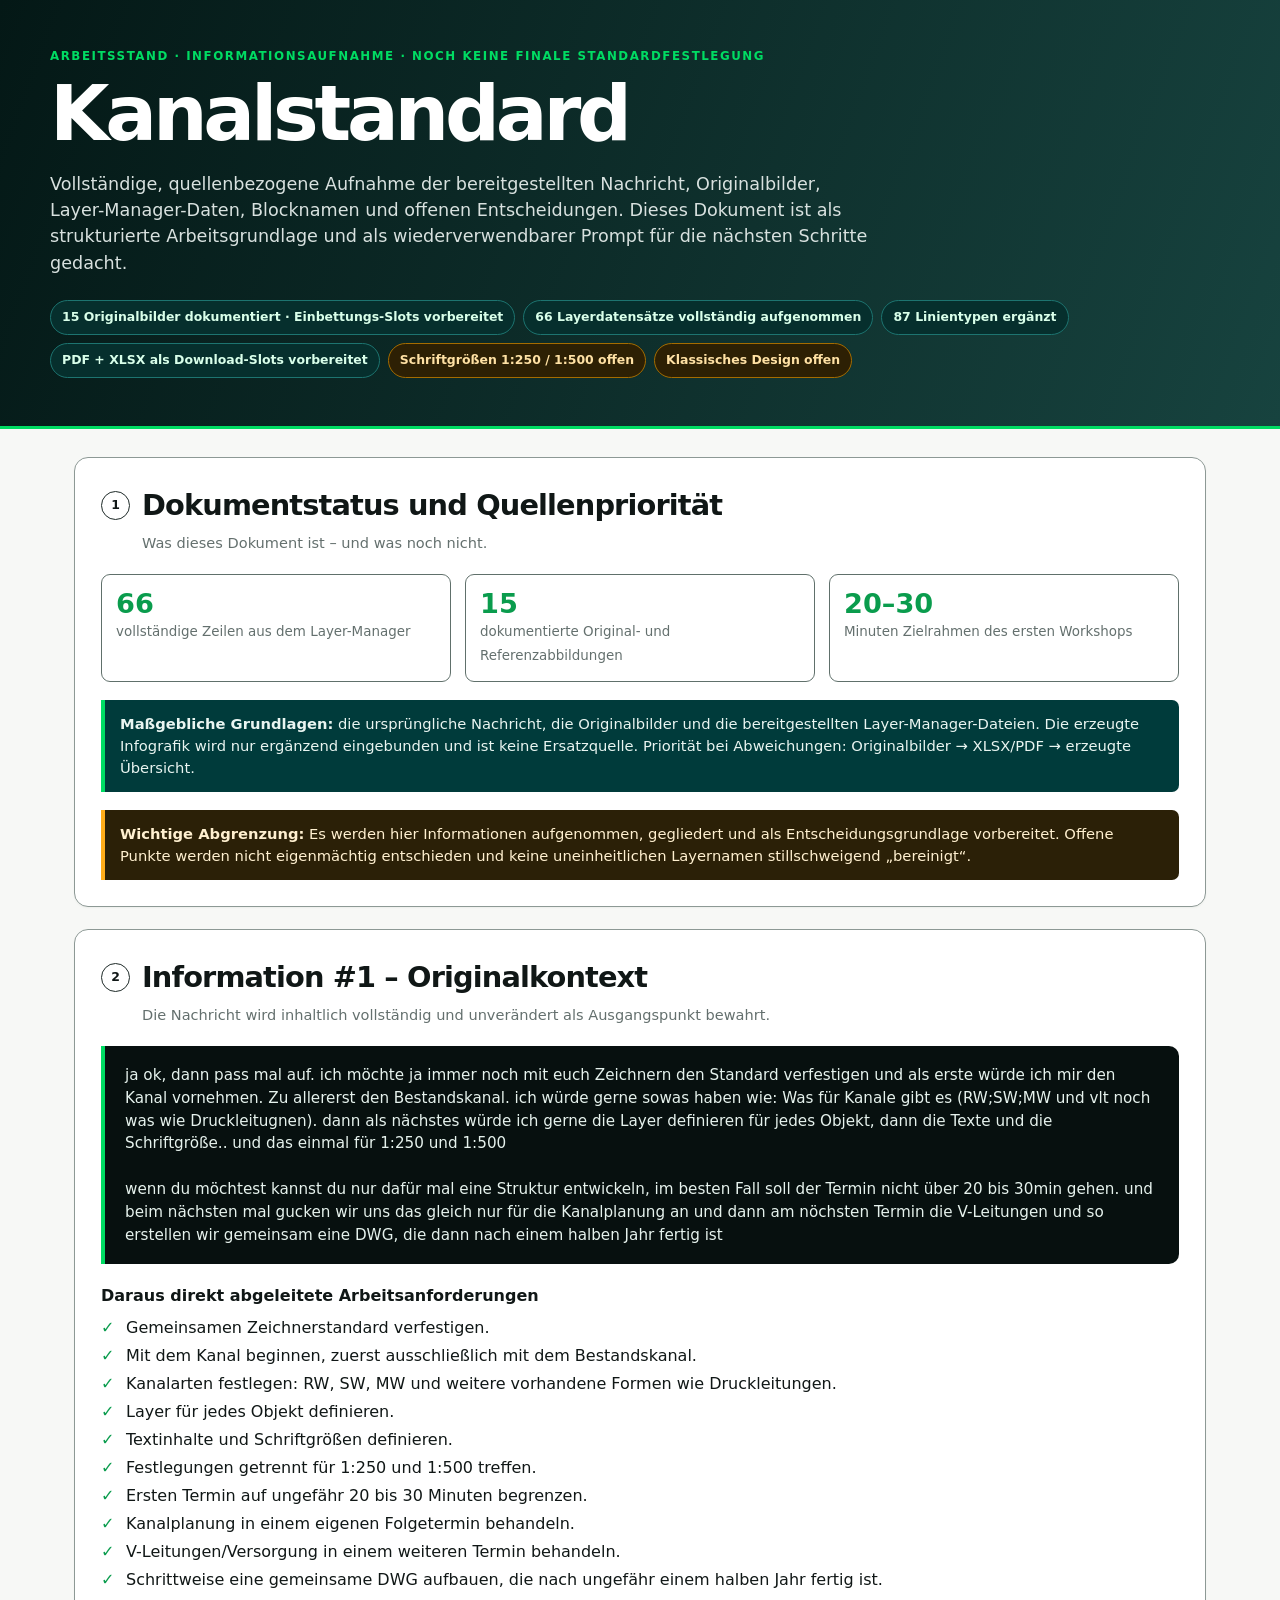
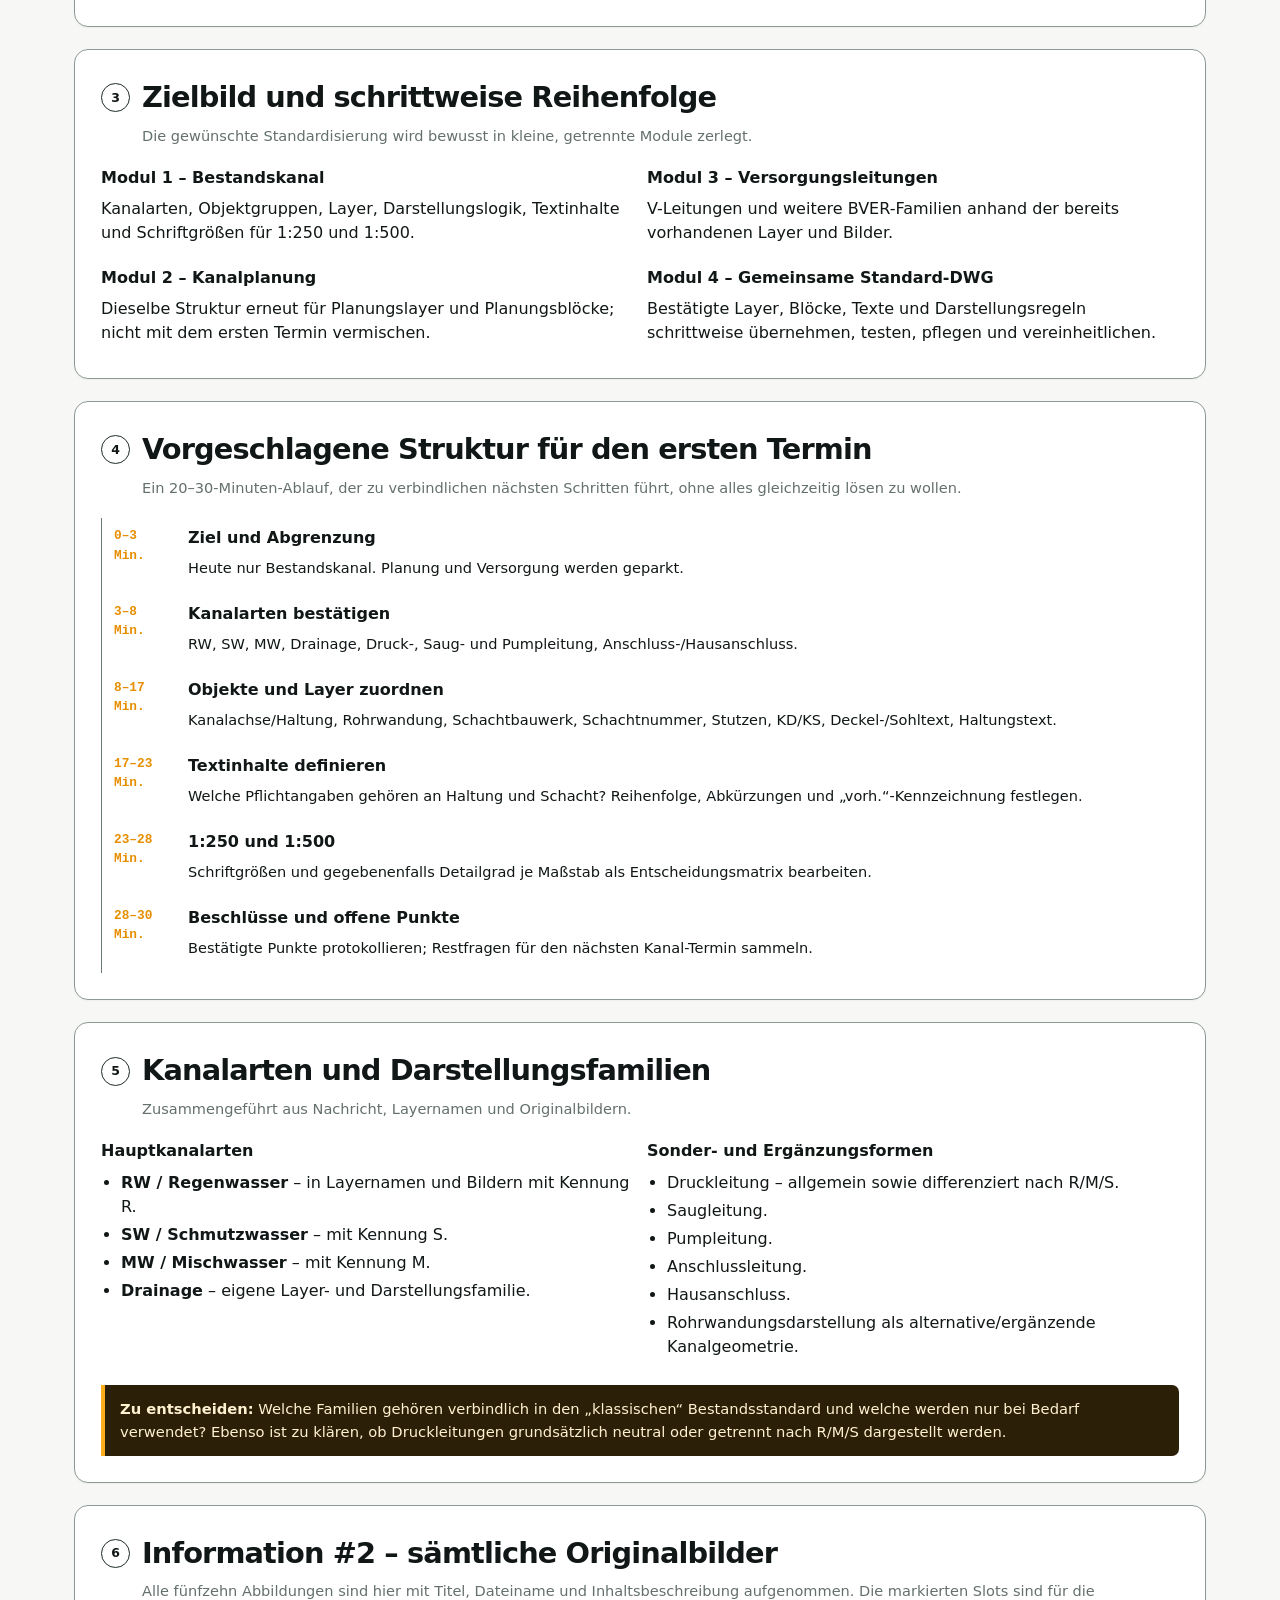
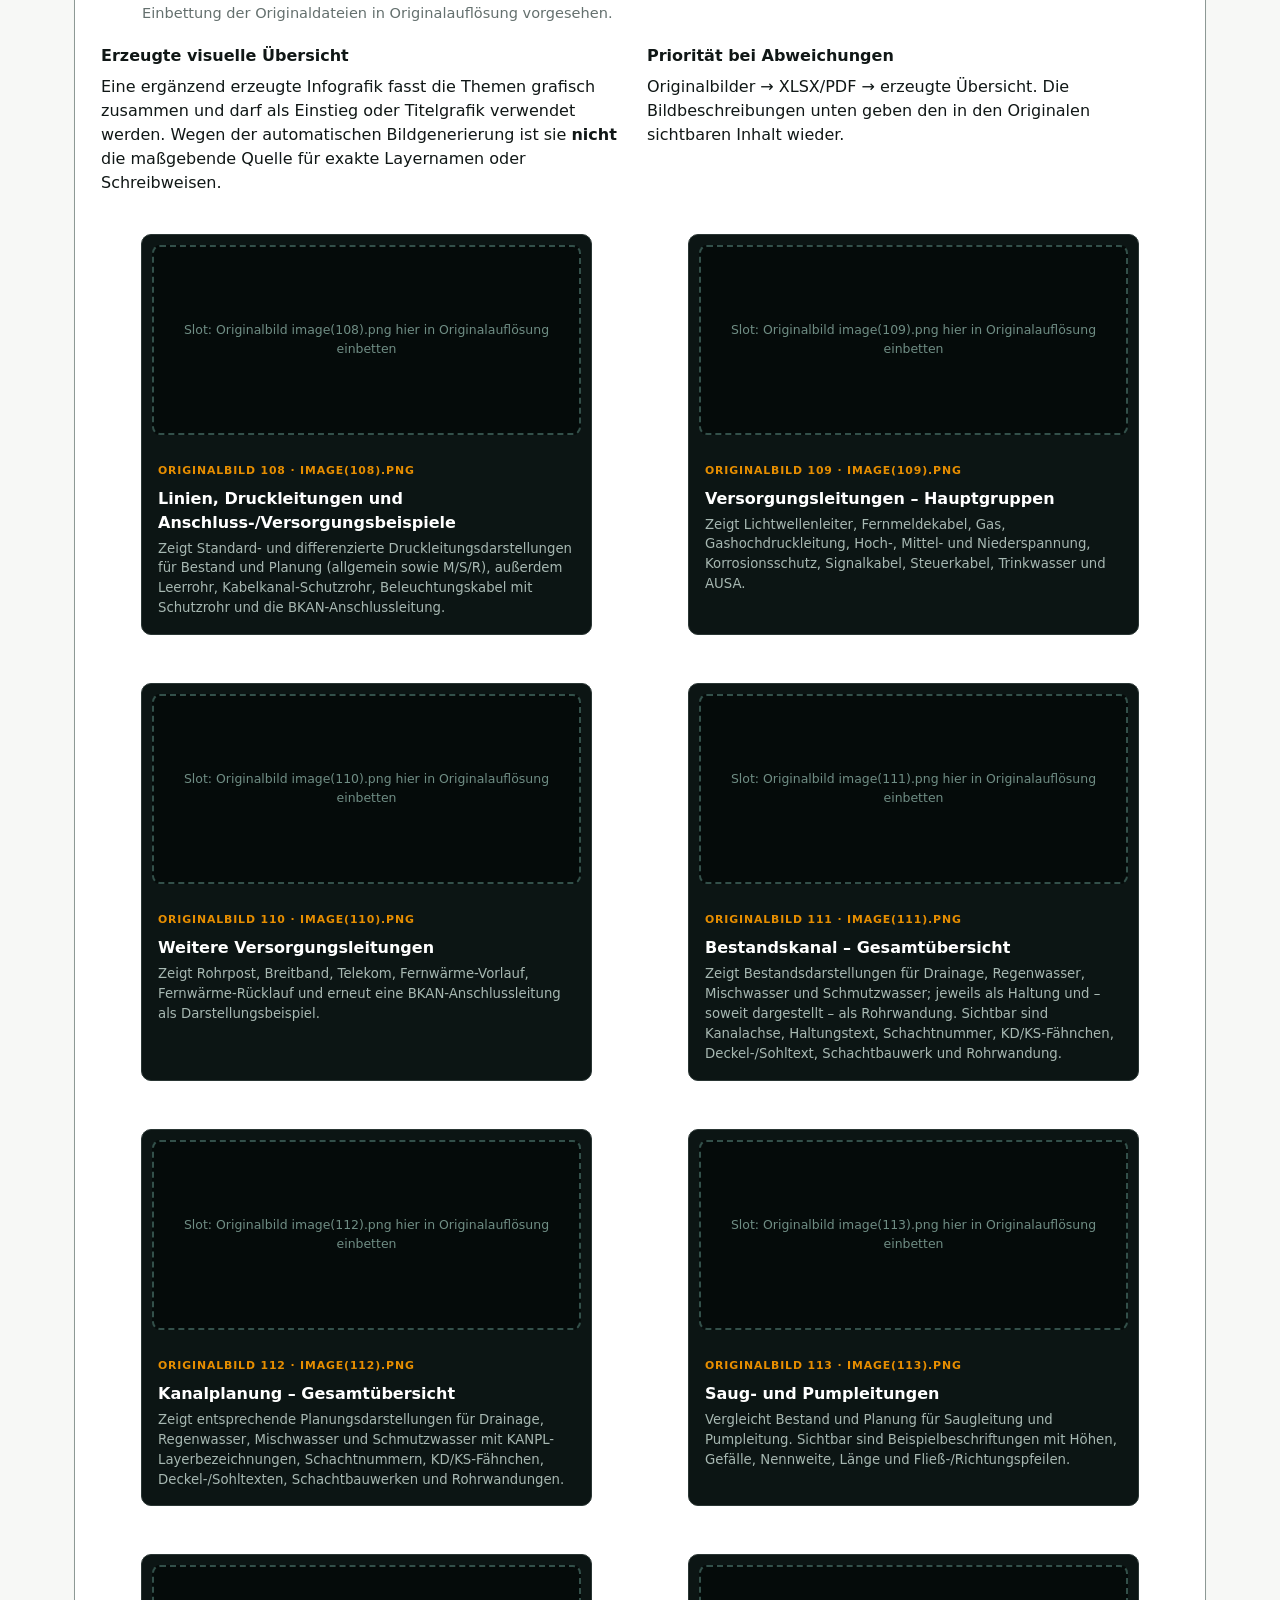
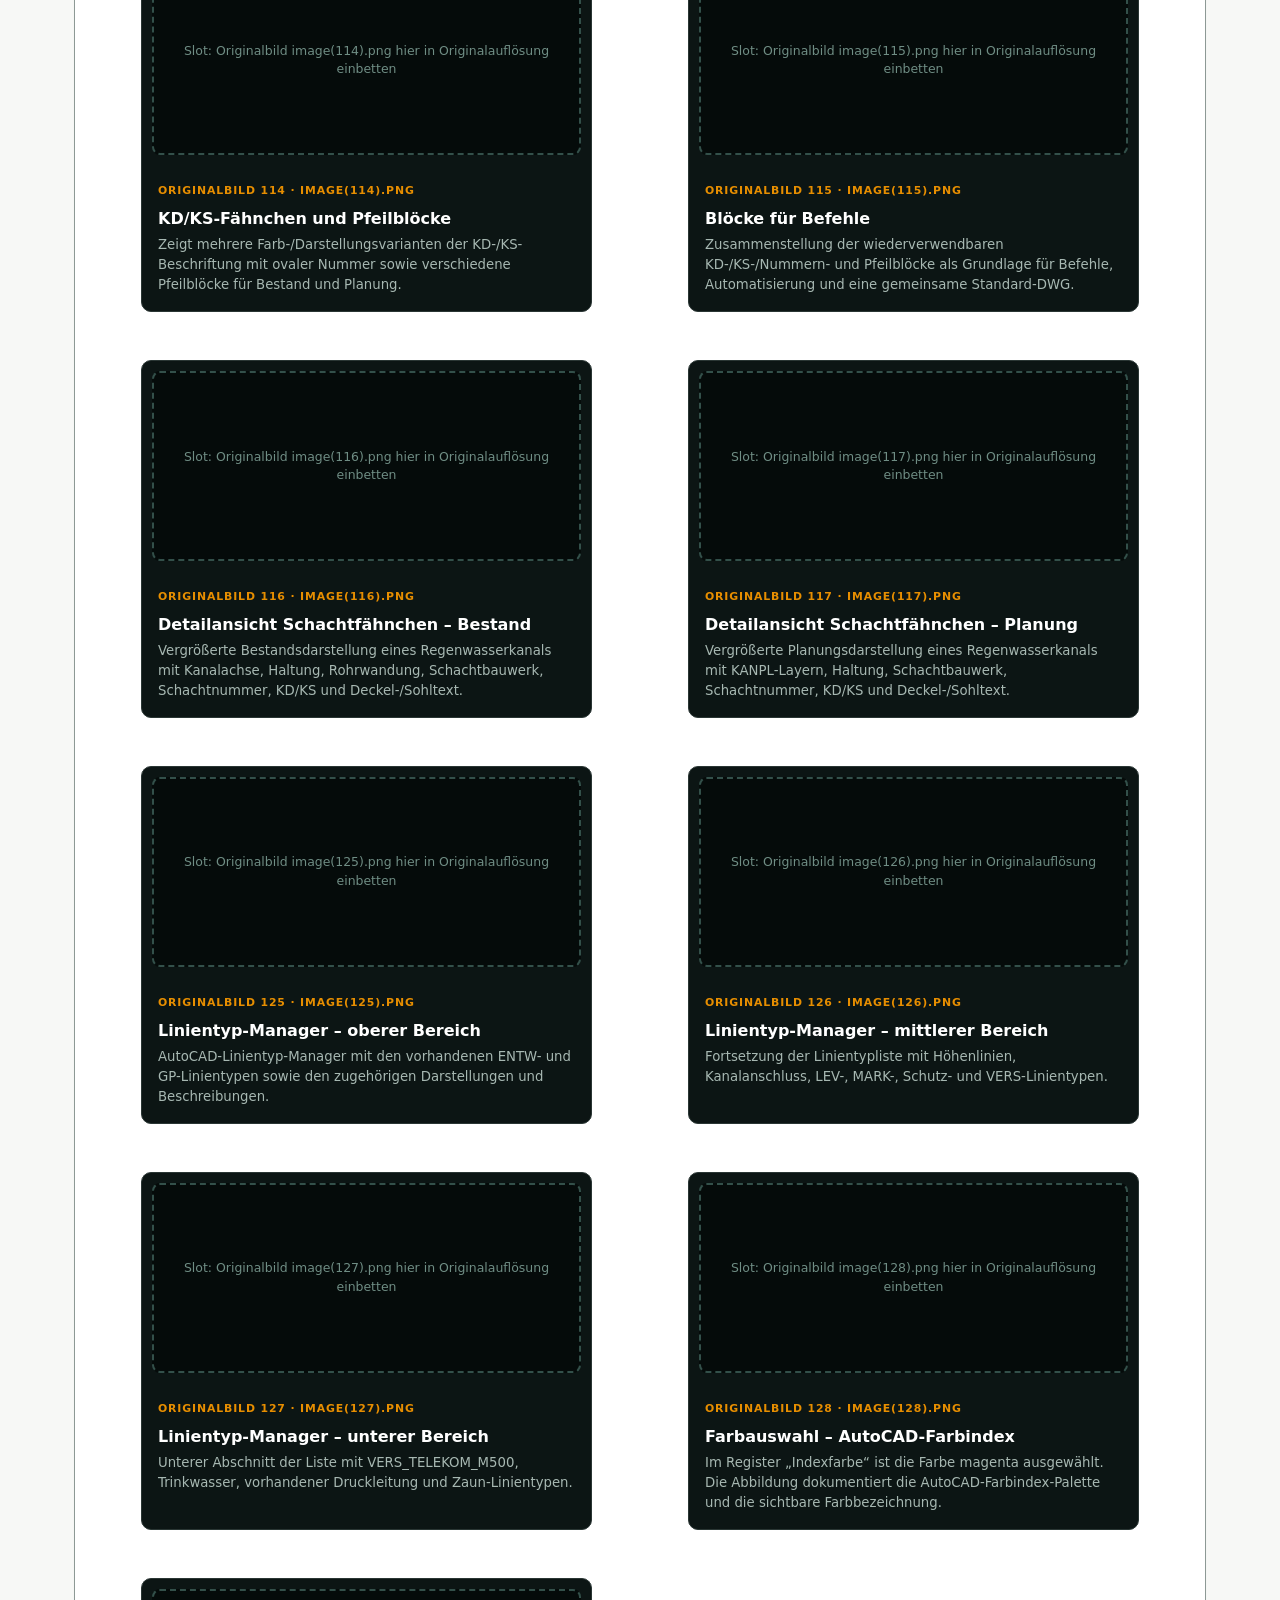
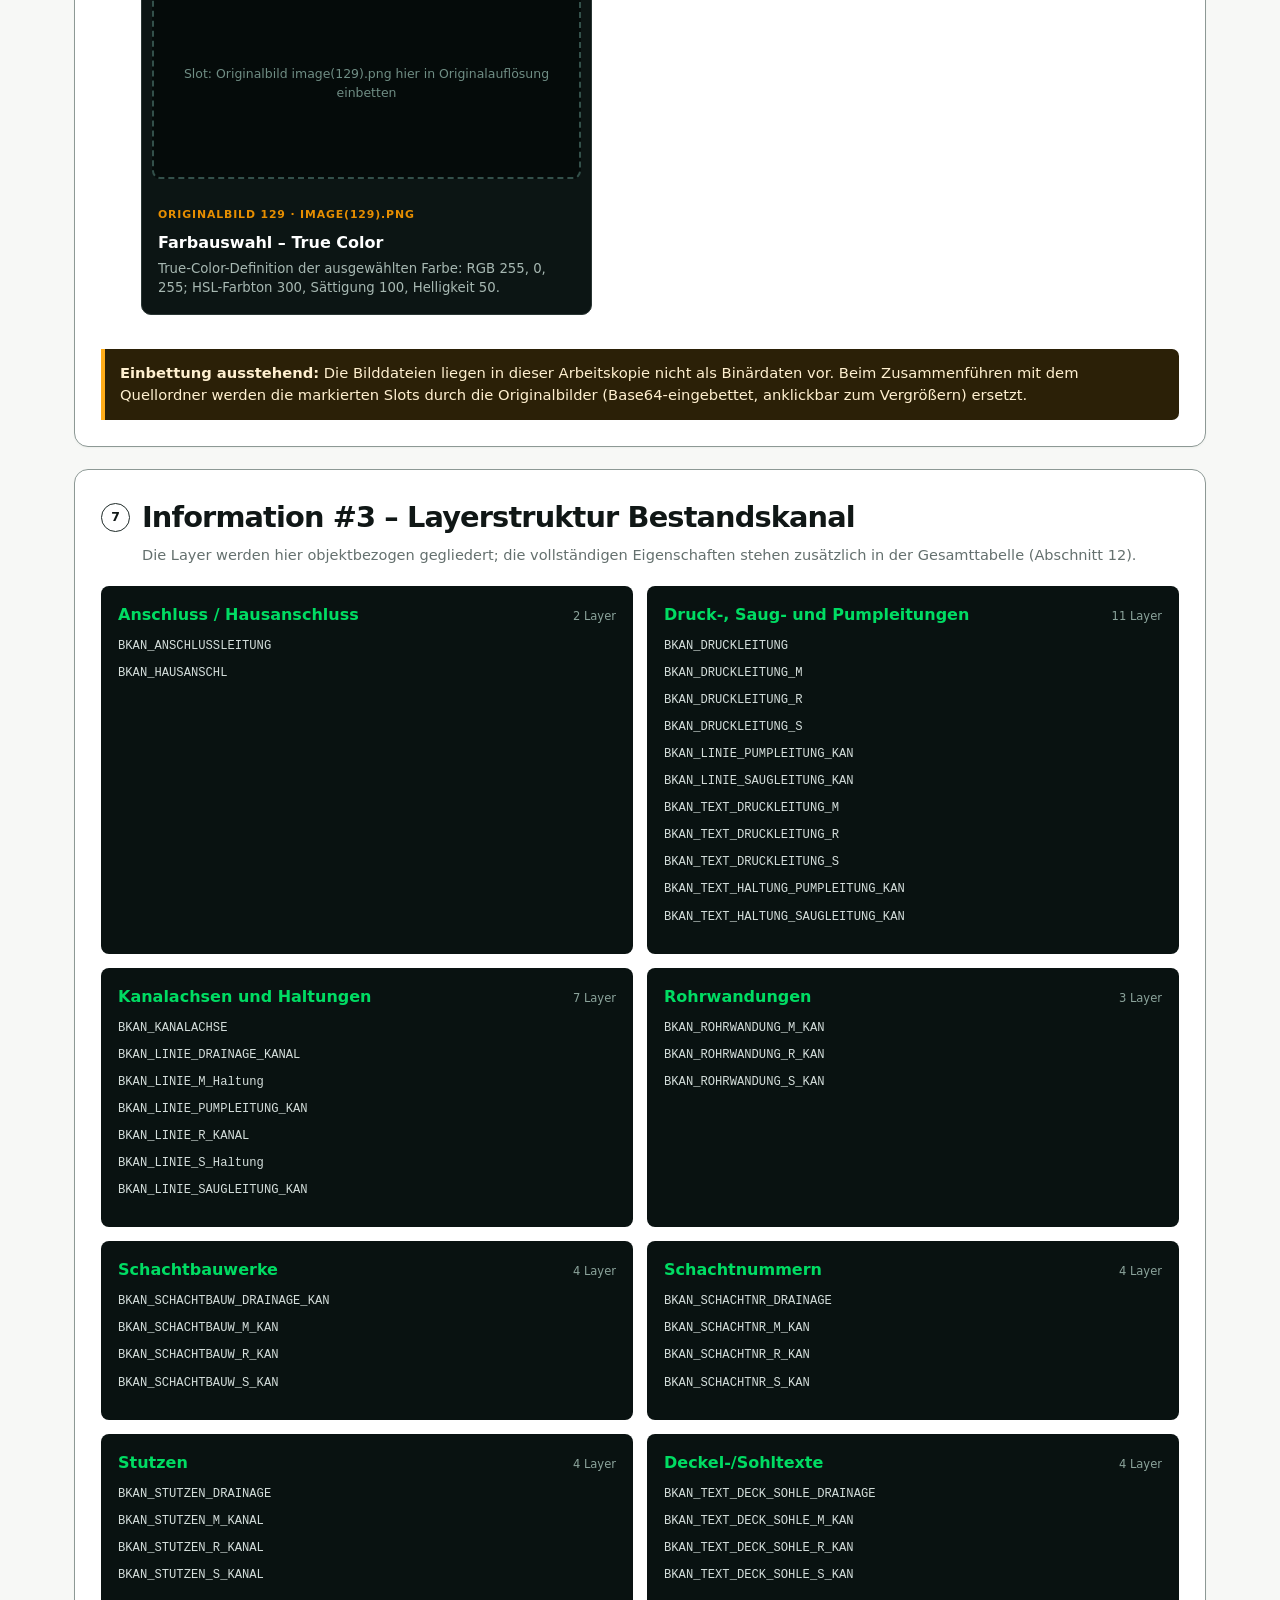
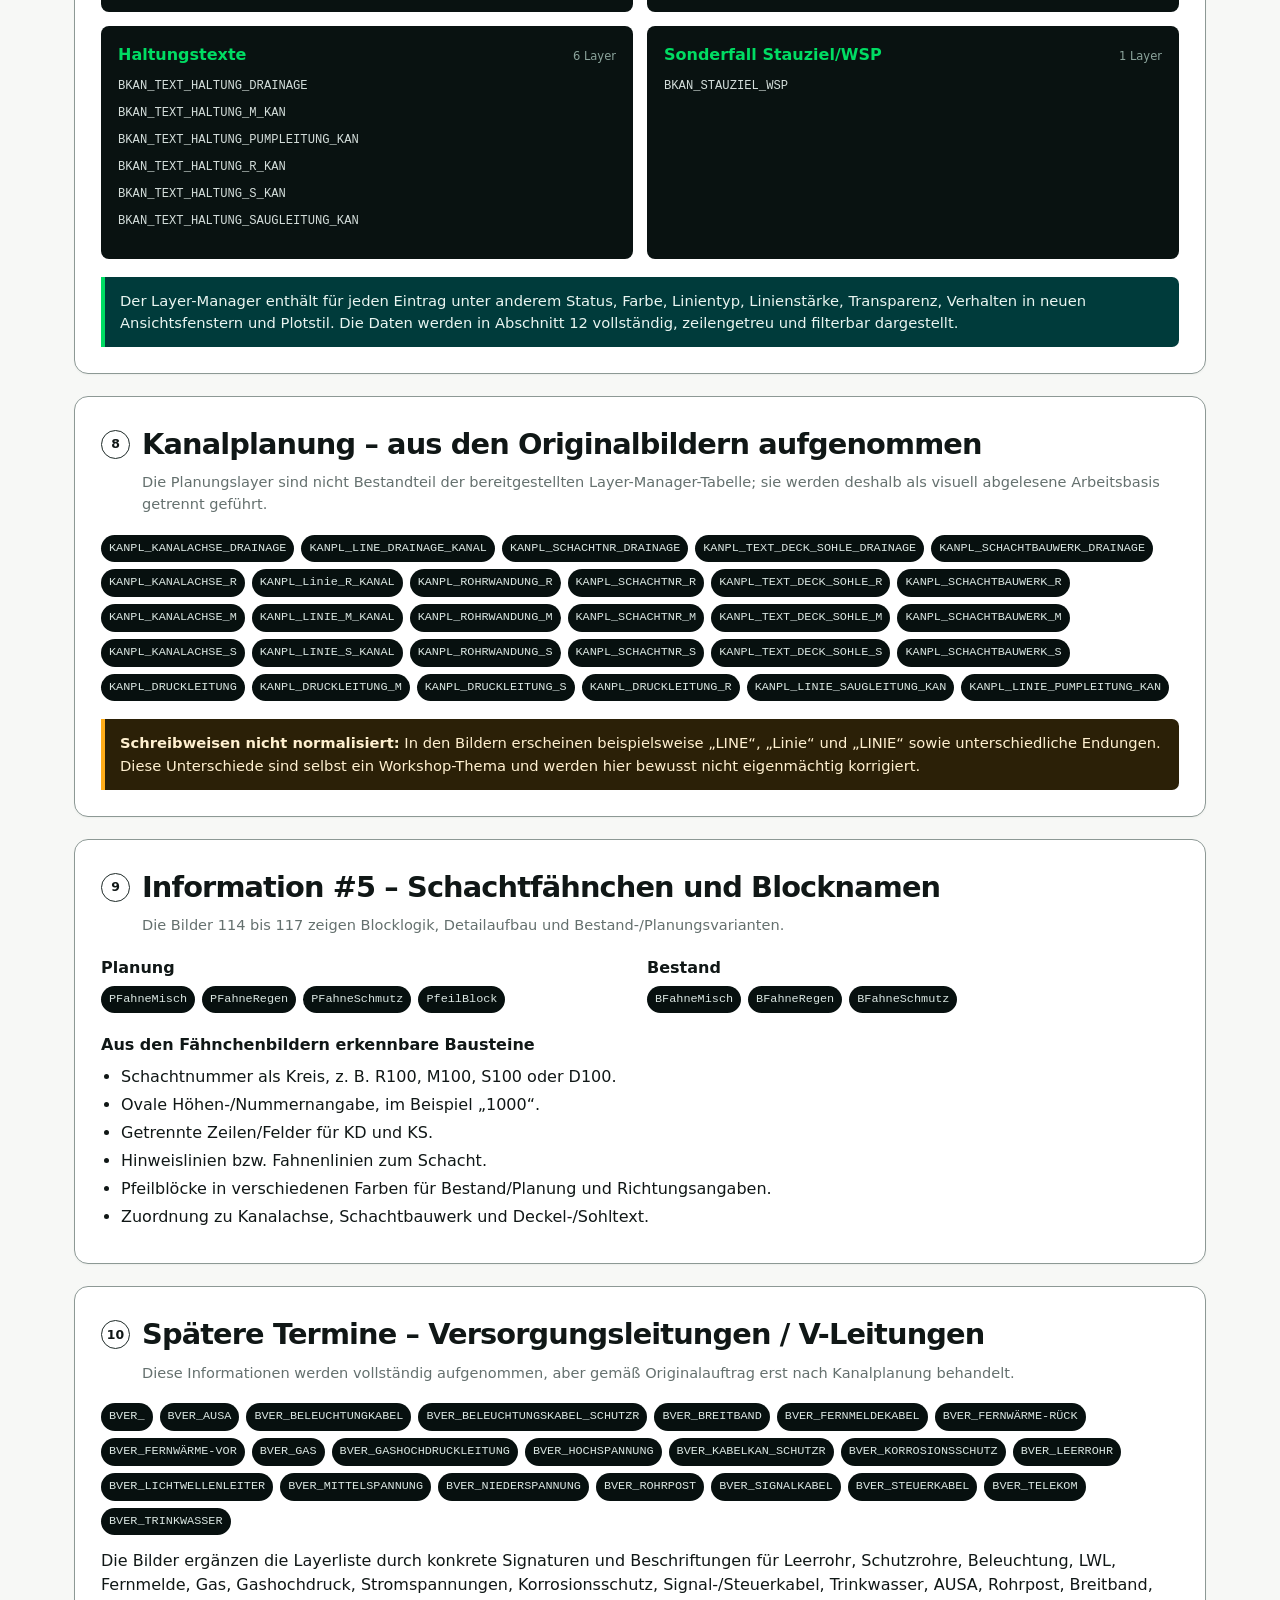
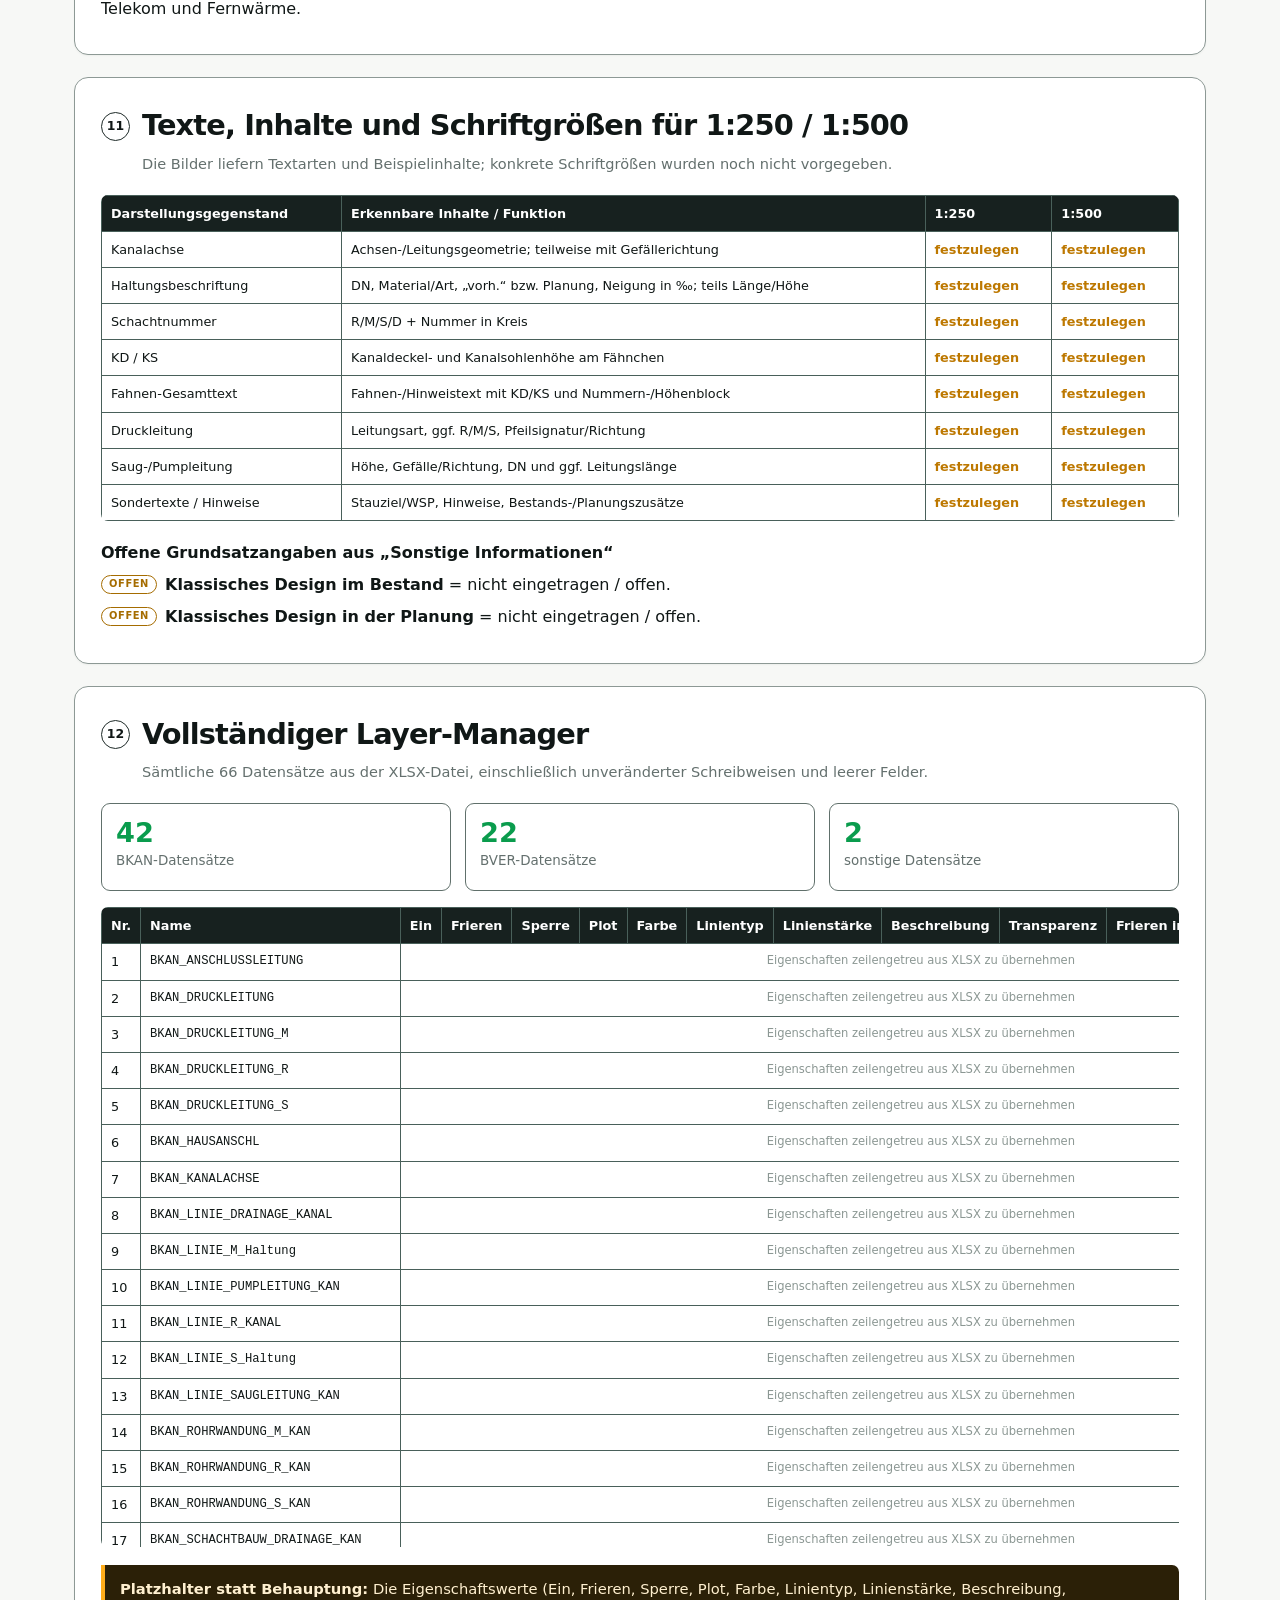
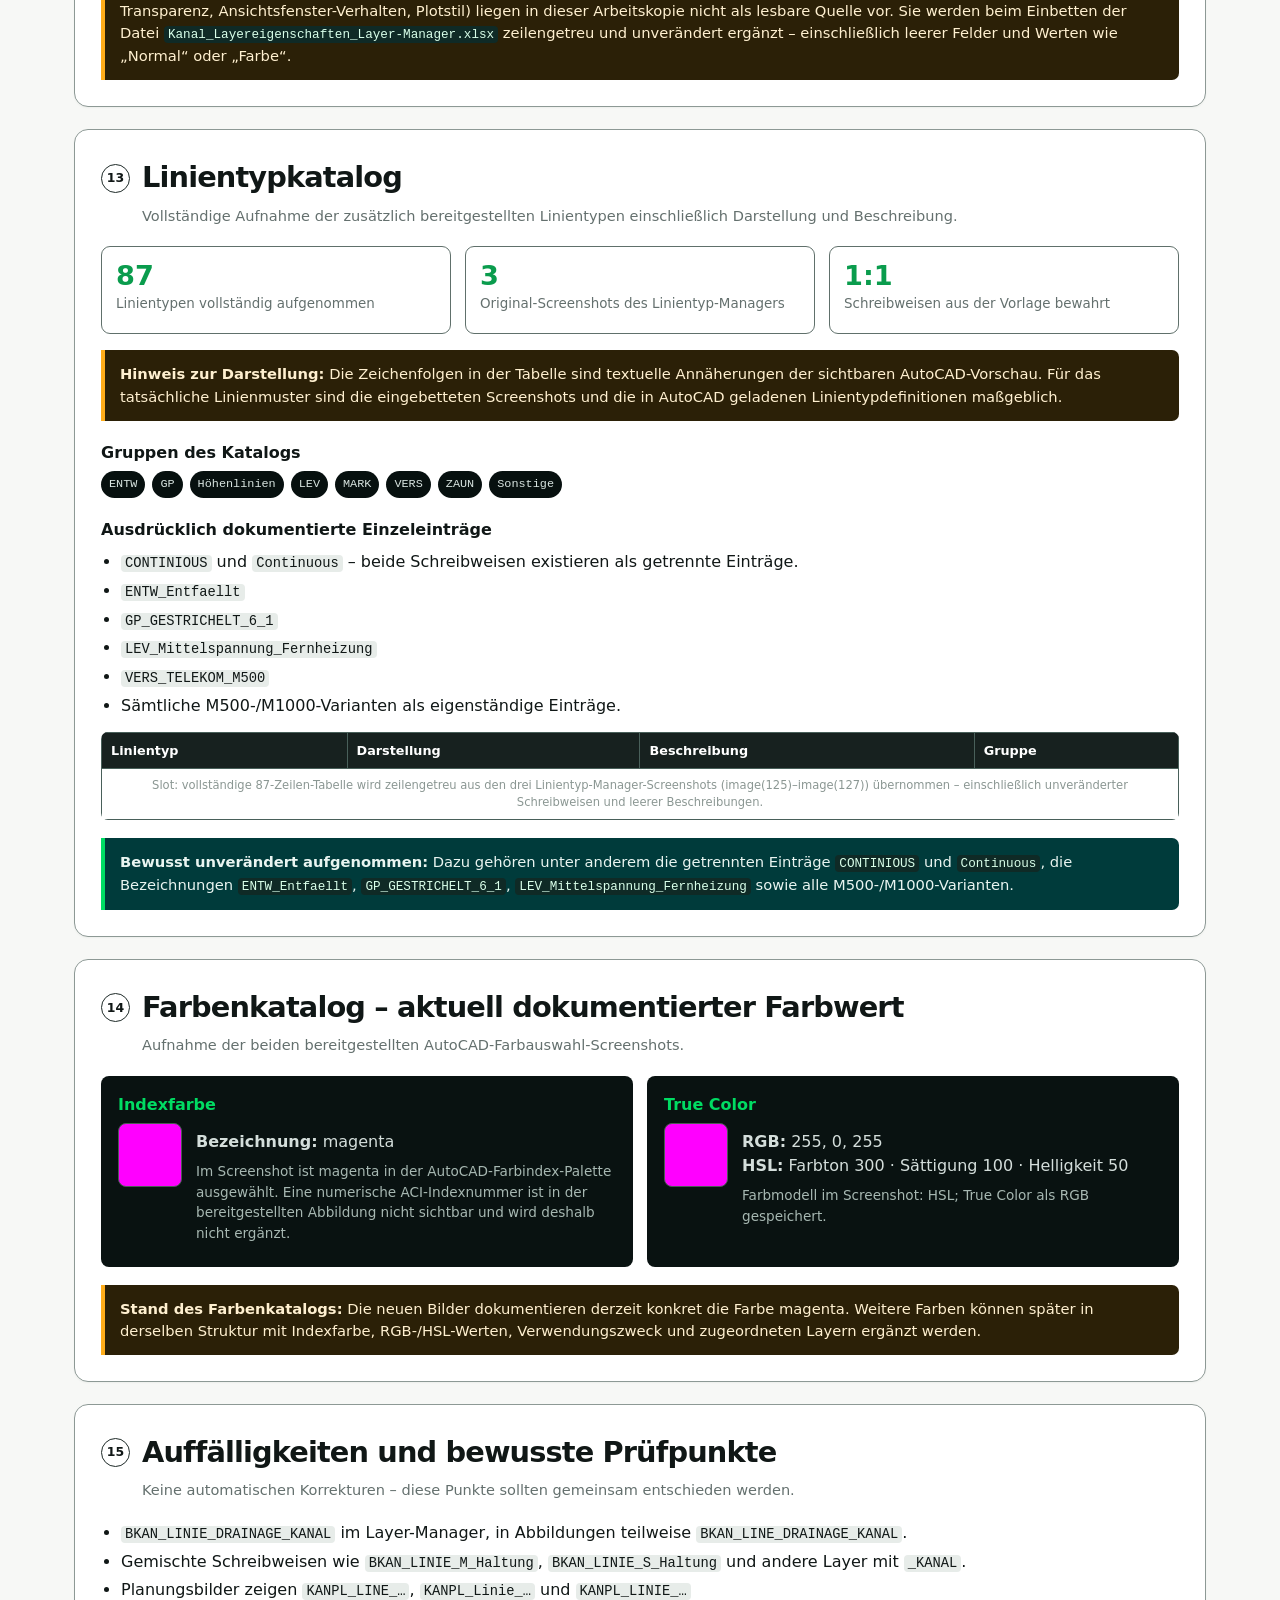
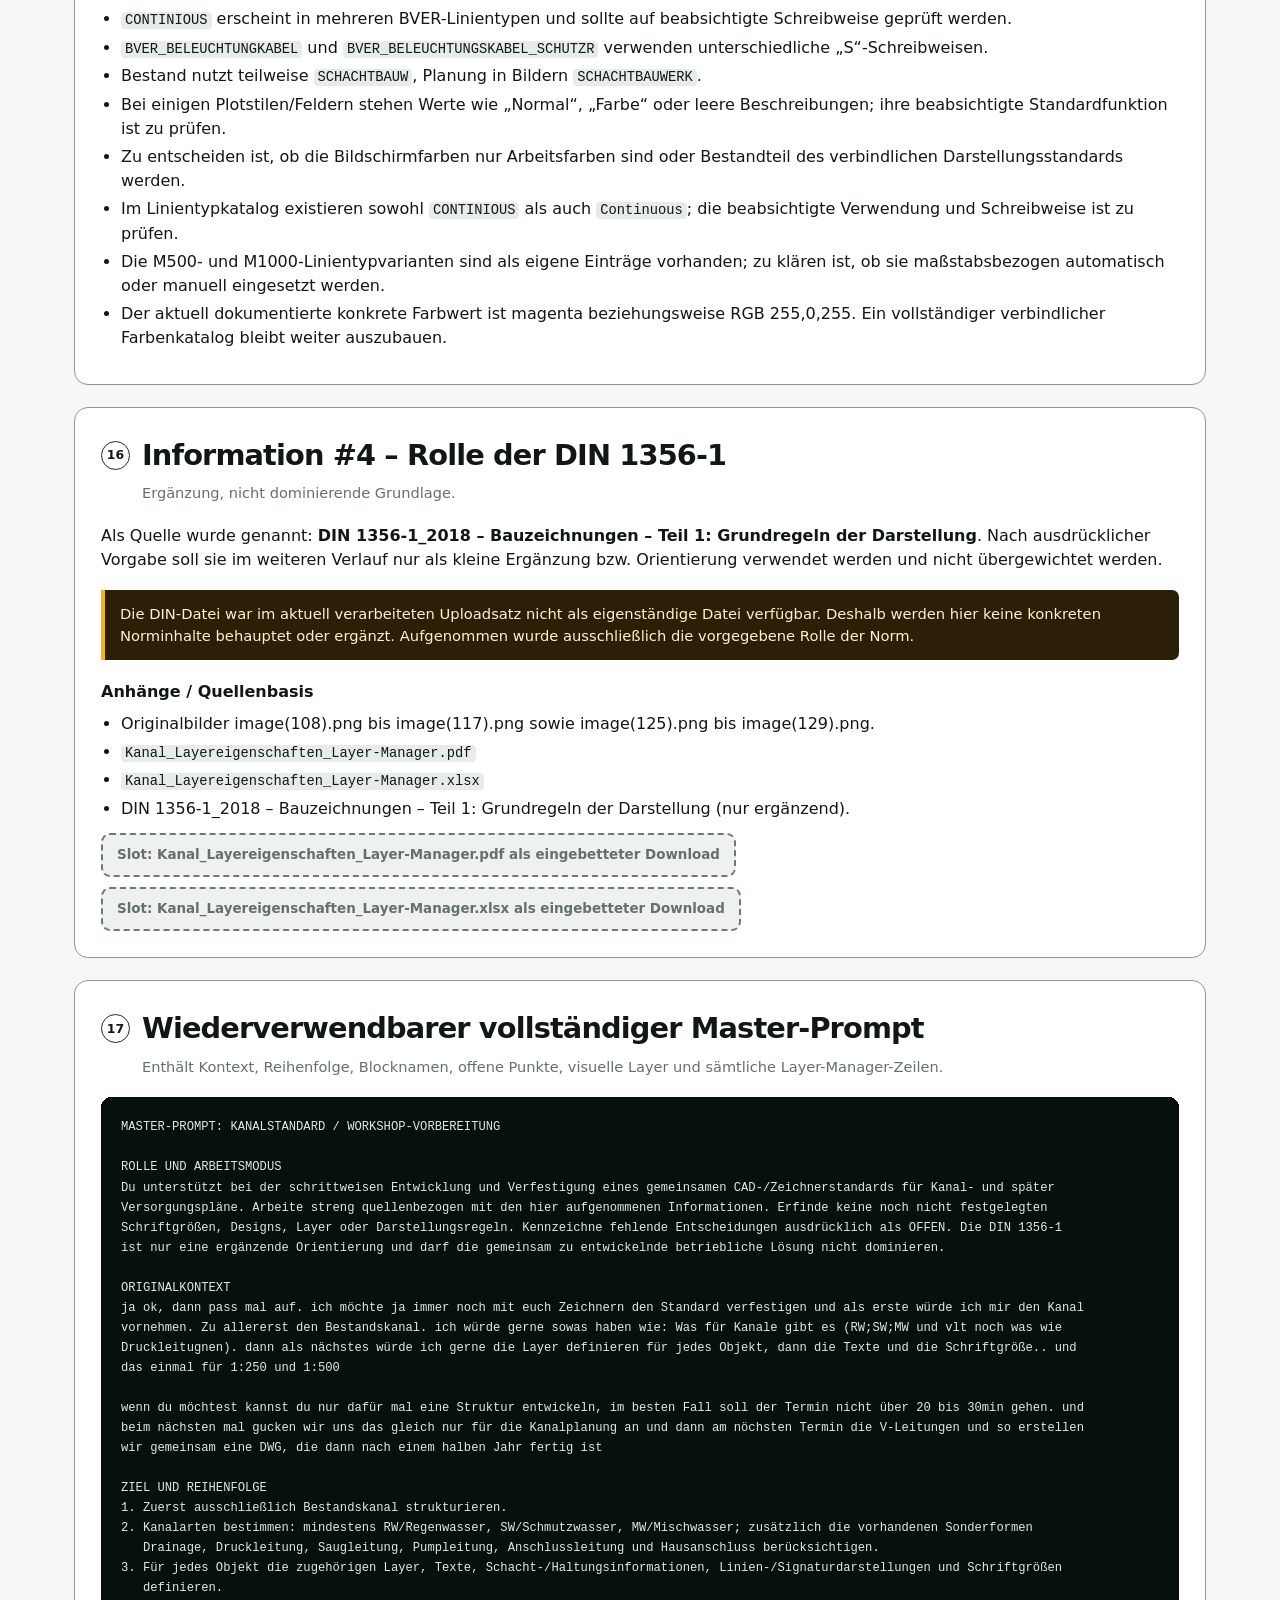
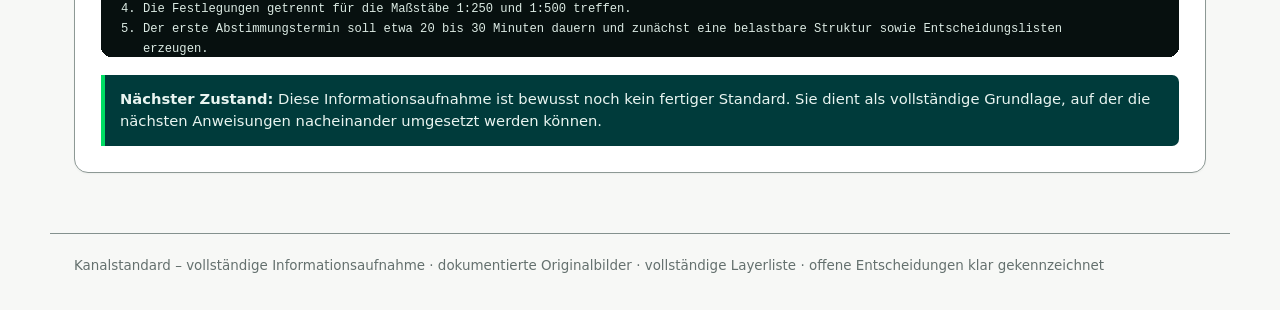
==== commit 3e4a6a51: "Expand Kanalstandard workshop page with full information intake from review images Co-authored-by: M" ====
--- a/index.html
+++ b/index.html
@@ -1,737 +1,512 @@
-<!DOCTYPE html>
+<!doctype html>
 <html lang="de">
 <head>
-  <meta charset="UTF-8">
-  <meta name="viewport" content="width=device-width, initial-scale=1.0">
-  <title>Kanal- &amp; Versorgungs-Workshop – Layereigenschaften</title>
-  <script src="https://cdn.sheetjs.com/xlsx-0.20.3/package/dist/xlsx.full.min.js"></script>
+  <meta charset="utf-8">
+  <meta name="viewport" content="width=device-width, initial-scale=1">
+  <meta name="description" content="Vollständige, quellenbezogene Arbeitsgrundlage für den gemeinsamen CAD-Zeichenstandard Kanal">
+  <title>Kanalstandard · Workshop-Grundlage</title>
   <style>
-    :root {
-      --bg: #f4f6f8;
-      --surface: #ffffff;
-      --border: #d0d7de;
-      --text: #1f2328;
-      --muted: #656d76;
-      --accent: #0969da;
-      --cat-a: #1a7f37;
-      --cat-b: #0969da;
-      --cat-c: #bf8700;
-      --cat-d: #cf222e;
-    }
-    * { box-sizing: border-box; }
-    body {
-      margin: 0;
-      font-family: "Segoe UI", system-ui, -apple-system, sans-serif;
-      background: var(--bg);
-      color: var(--text);
-      line-height: 1.45;
-    }
-    header {
-      background: #24292f;
-      color: #fff;
-      padding: 1.25rem 1.5rem;
-    }
-    header h1 { margin: 0 0 0.35rem; font-size: 1.35rem; font-weight: 600; }
-    header p { margin: 0; color: #c9d1d9; font-size: 0.9rem; max-width: 72rem; }
-    main { padding: 1rem 1.5rem 2rem; max-width: 100%; }
-    .toolbar {
-      display: flex;
-      flex-wrap: wrap;
-      gap: 0.75rem;
-      align-items: center;
-      background: var(--surface);
-      border: 1px solid var(--border);
-      border-radius: 8px;
-      padding: 0.85rem 1rem;
-      margin-bottom: 1rem;
-      position: sticky;
-      top: 0;
-      z-index: 20;
-      box-shadow: 0 2px 8px rgba(0,0,0,0.06);
-    }
-    .toolbar label { font-size: 0.85rem; color: var(--muted); }
-    .toolbar select, .toolbar input[type="text"], .toolbar button {
-      font: inherit;
-      padding: 0.35rem 0.55rem;
-      border: 1px solid var(--border);
-      border-radius: 6px;
-      background: #fff;
-    }
-    .toolbar button {
-      cursor: pointer;
-      background: var(--accent);
-      color: #fff;
-      border-color: var(--accent);
-      font-weight: 500;
-    }
-    .toolbar button.secondary {
-      background: #fff;
-      color: var(--text);
-      border-color: var(--border);
-    }
-    .toolbar button.danger { background: #cf222e; border-color: #cf222e; }
-    .legend {
-      display: flex;
-      flex-wrap: wrap;
-      gap: 0.5rem 1rem;
-      margin-bottom: 1rem;
-      font-size: 0.85rem;
-    }
-    .badge {
-      display: inline-flex;
-      align-items: center;
-      gap: 0.35rem;
-      padding: 0.15rem 0.5rem;
-      border-radius: 999px;
-      font-size: 0.75rem;
-      font-weight: 600;
-      white-space: nowrap;
-    }
-    .badge-a { background: #dafbe1; color: var(--cat-a); }
-    .badge-b { background: #ddf4ff; color: var(--cat-b); }
-    .badge-c { background: #fff8c5; color: #7d4e00; }
-    .badge-d { background: #ffebe9; color: var(--cat-d); }
-    .info-panel {
-      background: var(--surface);
-      border: 1px solid var(--border);
-      border-radius: 8px;
-      padding: 1rem;
-      margin-bottom: 1rem;
-    }
-    .info-panel h2 { margin: 0 0 0.5rem; font-size: 1rem; }
-    .info-panel ul { margin: 0; padding-left: 1.2rem; }
-    .info-panel li { margin: 0.2rem 0; font-size: 0.9rem; }
-    .table-wrap {
-      overflow: auto;
-      border: 1px solid var(--border);
-      border-radius: 8px;
-      background: var(--surface);
-    }
-    table {
-      width: 100%;
-      border-collapse: collapse;
-      font-size: 0.8rem;
-      min-width: 1400px;
-    }
-    th, td {
-      border-bottom: 1px solid var(--border);
-      padding: 0.35rem 0.45rem;
-      vertical-align: middle;
-      text-align: left;
-    }
-    th {
-      position: sticky;
-      top: 0;
-      background: #f6f8fa;
-      z-index: 5;
-      font-weight: 600;
-      white-space: nowrap;
-    }
-    tr:hover td { background: #f6f8fa; }
-    tr.row-d { background: #fff8f8; }
-    tr.row-c { background: #fffef5; }
-    tr.row-b { background: #f8fcff; }
-    input[type="text"], input[type="number"], select {
-      width: 100%;
-      min-width: 4.5rem;
-      font: inherit;
-      padding: 0.2rem 0.35rem;
-      border: 1px solid var(--border);
-      border-radius: 4px;
-    }
-    input[type="checkbox"] { width: auto; transform: scale(1.1); }
-    .name-cell { min-width: 14rem; font-weight: 500; }
-    .ref { font-size: 0.72rem; color: var(--muted); display: block; margin-top: 0.15rem; }
-    .color-row { display: flex; gap: 0.25rem; align-items: center; }
-    .color-preview {
-      width: 1.1rem;
-      height: 1.1rem;
-      border: 1px solid var(--border);
-      border-radius: 3px;
-      flex-shrink: 0;
-    }
-    .progress {
-      font-size: 0.85rem;
-      color: var(--muted);
-      margin-left: auto;
-    }
-    footer {
-      margin-top: 1.5rem;
-      font-size: 0.8rem;
-      color: var(--muted);
-      max-width: 72rem;
-    }
-    @media (max-width: 900px) {
-      .toolbar { position: static; }
-    }
+    :root { --ink:#101716; --muted:#64706e; --line:#b8c2bf; --paper:#f7f8f6; --panel:#ffffff; --green:#00dc63; --green-dark:#0a9c4d; --teal:#003b3b; --amber:#ffad1a; --dark:#07100f; }
+    * { box-sizing:border-box } body { margin:0; font-family:Inter, ui-sans-serif, system-ui, -apple-system, BlinkMacSystemFont, "Segoe UI", sans-serif; background:var(--paper); color:var(--ink); line-height:1.5 }
+    header { padding:48px max(24px, calc((100vw - 1180px)/2)); color:#fff; background:linear-gradient(110deg,#041816,#17433f); border-bottom:3px solid var(--green) }
+    .eyebrow { margin:0 0 10px; color:var(--green); font-size:.74rem; font-weight:800; letter-spacing:.13em; text-transform:uppercase }
+    h1 { margin:0; font-size:clamp(2.45rem,6vw,4.8rem); line-height:1; letter-spacing:-.055em } .lead { max-width:820px; margin:18px 0 0; color:#d8e1df; font-size:1.1rem }
+    .badges { display:flex; flex-wrap:wrap; gap:8px; margin-top:24px }.badge { border:1px solid #1d7470; border-radius:999px; padding:7px 11px; background:#062f2d; color:#d9ffea; font-size:.78rem; font-weight:650 }.badge.open { background:#2d2004; border-color:#a56c00; color:#ffe1a4 }
+    main { max-width:1180px; margin:28px auto 60px; padding:0 24px }.section { margin:22px 0; padding:26px; border:1px solid #8d9995; border-radius:14px; background:var(--panel); box-shadow:0 1px 2px #00231c0b }
+    .title { display:flex; align-items:center; gap:12px; margin-bottom:5px }.num { display:grid; place-items:center; width:29px; height:29px; border:1px solid #1d2927; border-radius:50%; font-size:.78rem; font-weight:800; flex:none }.title h2 { margin:0; font-size:clamp(1.35rem,3vw,1.8rem); letter-spacing:-.03em }.hint { margin:0 0 20px 41px; color:var(--muted); font-size:.91rem }
+    .stats,.grid { display:grid; gap:14px }.stats { grid-template-columns:repeat(3,1fr) }.stat { min-height:88px; padding:14px; border:1px solid #60706b; border-radius:9px }.stat strong { display:block; color:var(--green-dark); font-size:1.7rem; line-height:1.1 }.stat span { color:var(--muted); font-size:.84rem }.grid { grid-template-columns:repeat(2,1fr) }
+    h3 { margin:0 0 6px; font-size:1rem } h4 { margin:16px 0 6px; font-size:.9rem } p { margin:7px 0 } ul { margin:8px 0; padding-left:20px } li { margin:4px 0 } code { font-family:ui-monospace,SFMono-Regular,Menlo,monospace; font-size:.86em; background:#e7ece9; padding:1px 4px; border-radius:4px }
+    .notice { margin-top:18px; padding:13px 15px; border-left:4px solid var(--green); border-radius:0 7px 7px 0; background:var(--teal); color:#e9f5f1; font-size:.92rem }.notice.warn { border-color:var(--amber); background:#2b2007; color:#fff0d0 }.notice code { background:#0f2a26; color:#d9ffea }
+    blockquote.original { margin:14px 0; padding:18px 20px; border-left:4px solid var(--green); border-radius:0 10px 10px 0; background:var(--dark); color:#e6f2ed; font-size:.95rem; white-space:pre-wrap }
+    .timeline { display:grid; gap:0 }.step { display:grid; grid-template-columns:70px 1fr; gap:16px; padding:8px 0; border-left:1px solid #6a7b76 }.time { padding-left:12px; color:#e78e00; font-size:.8rem; font-weight:800; font-family:ui-monospace,SFMono-Regular,Menlo,monospace }.step div:last-child { padding-right:12px }.step p { font-size:.91rem }
+    .tags { display:flex; flex-wrap:wrap; gap:7px }.tag { padding:5px 8px; background:var(--dark); color:#d9e5e1; border-radius:999px; font-family:ui-monospace,SFMono-Regular,Menlo,monospace; font-size:.74rem }
+    .catalog { grid-template-columns:repeat(2,1fr) }.card { padding:17px; border-radius:8px; background:#091211; color:#e4efea }.card h3 { color:var(--green); display:flex; justify-content:space-between; align-items:baseline }.card h3 small { color:#8ba39b; font-weight:500; font-size:.72rem }.card ul { list-style:none; padding:0; color:#d4dedb; font-family:ui-monospace,SFMono-Regular,Menlo,monospace; font-size:.76rem; line-height:1.9 }
+    table { width:100%; border-collapse:collapse; font-size:.8rem } th,td { padding:8px 9px; border:1px solid #49605a; text-align:left; vertical-align:top } th { background:#17211f; color:#fff; white-space:nowrap } td.open { color:#bd7800; font-weight:700 } td.name { font-family:ui-monospace,SFMono-Regular,Menlo,monospace; font-size:.76rem; white-space:nowrap } td.todo { color:#8b9793; font-size:.72rem; text-align:center }.table-wrap { overflow:auto; border-radius:7px; max-height:640px }
+    .check { list-style:none; padding:0 }.check li { padding-left:25px; position:relative }.check li::before { content:"✓"; position:absolute; left:0; top:0; color:var(--green-dark); font-weight:900 }
+    .open-list { list-style:none; padding:0 }.open-list li { padding-left:64px; position:relative; margin:8px 0 }.open-list li::before { content:"OFFEN"; position:absolute; left:0; top:2px; padding:1px 7px; border:1px solid #a56c00; border-radius:999px; color:#a56c00; font-size:.62rem; font-weight:800; letter-spacing:.06em }
+    .gallery { display:grid; grid-template-columns:repeat(2,1fr); gap:16px }.figure { border:1px solid #2a3634; border-radius:10px; overflow:hidden; background:#0c1514; color:#dfeae5 }.figure .slot { display:grid; place-items:center; min-height:190px; margin:10px; border:2px dashed #33504a; border-radius:8px; background:#050b0a; color:#6f8d84; font-size:.78rem; text-align:center; padding:14px }.figure figcaption { padding:12px 16px 16px }.figure .src { color:#e78e00; font-size:.68rem; font-weight:800; letter-spacing:.08em; text-transform:uppercase }.figure h3 { margin:6px 0 4px; color:#fff }.figure p { color:#a7b8b2; font-size:.83rem; margin:0 }
+    pre.prompt { margin:12px 0 0; padding:20px; border-radius:10px; background:var(--dark); color:#dcebe4; font-family:ui-monospace,SFMono-Regular,Menlo,monospace; font-size:.76rem; line-height:1.65; overflow:auto; max-height:560px; white-space:pre-wrap }
+    .downloads { display:flex; flex-wrap:wrap; gap:10px; margin-top:12px }.dl { display:inline-flex; align-items:center; gap:8px; padding:10px 14px; border:2px dashed #6a7b76; border-radius:9px; color:var(--muted); font-size:.84rem; font-weight:650; background:#eef1ef }
+    footer { max-width:1180px; margin:auto; padding:22px 24px 46px; border-top:1px solid #84918e; color:var(--muted); font-size:.84rem }
+    @media (max-width:760px) { header{padding:36px 24px}.section{padding:19px}.stats,.grid,.catalog,.gallery{grid-template-columns:1fr}.hint{margin-left:0}.timeline .step{grid-template-columns:58px 1fr} }
   </style>
 </head>
 <body>
   <header>
-    <h1>Kanal- &amp; Versorgungs-Workshop – Layereigenschaften</h1>
-    <p>
-      Interaktive Vorbereitung für den gemeinsamen CAD-Standard (Bestandskanal, später Planung &amp; V-Leitungen).
-      Quellenbezogen – nichts ist endgültiger Standard, bis im Workshop bestätigt.
-    </p>
+    <p class="eyebrow">Arbeitsstand · Informationsaufnahme · noch keine finale Standardfestlegung</p>
+    <h1>Kanalstandard</h1>
+    <p class="lead">Vollständige, quellenbezogene Aufnahme der bereitgestellten Nachricht, Originalbilder, Layer-Manager-Daten, Blocknamen und offenen Entscheidungen. Dieses Dokument ist als strukturierte Arbeitsgrundlage und als wiederverwendbarer Prompt für die nächsten Schritte gedacht.</p>
+    <div class="badges">
+      <span class="badge">15 Originalbilder dokumentiert · Einbettungs-Slots vorbereitet</span>
+      <span class="badge">66 Layerdatensätze vollständig aufgenommen</span>
+      <span class="badge">87 Linientypen ergänzt</span>
+      <span class="badge">PDF + XLSX als Download-Slots vorbereitet</span>
+      <span class="badge open">Schriftgrößen 1:250 / 1:500 offen</span>
+      <span class="badge open">Klassisches Design offen</span>
+    </div>
   </header>
-
   <main>
-    <div class="legend">
-      <span class="badge badge-a">A – quellenmäßig vorhanden (XLSX/PDF)</span>
-      <span class="badge badge-b">B – aus Bildern sichtbar (noch nicht normalisiert)</span>
-      <span class="badge badge-c">C – vorgeschlagene Workshop-Struktur</span>
-      <span class="badge badge-d">D – noch gemeinsam zu entscheiden (OFFEN)</span>
-    </div>
-
-    <div class="info-panel" id="offenPanel">
-      <h2>Noch offene Grundsatzangaben (Kategorie D – nicht als Layer, sondern als Entscheidungsliste)</h2>
+
+    <section class="section" id="status">
+      <div class="title"><span class="num">1</span><h2>Dokumentstatus und Quellenpriorität</h2></div>
+      <p class="hint">Was dieses Dokument ist – und was noch nicht.</p>
+      <div class="stats">
+        <div class="stat"><strong>66</strong><span>vollständige Zeilen aus dem Layer-Manager</span></div>
+        <div class="stat"><strong>15</strong><span>dokumentierte Original- und Referenzabbildungen</span></div>
+        <div class="stat"><strong>20–30</strong><span>Minuten Zielrahmen des ersten Workshops</span></div>
+      </div>
+      <div class="notice"><strong>Maßgebliche Grundlagen:</strong> die ursprüngliche Nachricht, die Originalbilder und die bereitgestellten Layer-Manager-Dateien. Die erzeugte Infografik wird nur ergänzend eingebunden und ist keine Ersatzquelle. Priorität bei Abweichungen: Originalbilder → XLSX/PDF → erzeugte Übersicht.</div>
+      <div class="notice warn"><strong>Wichtige Abgrenzung:</strong> Es werden hier Informationen aufgenommen, gegliedert und als Entscheidungsgrundlage vorbereitet. Offene Punkte werden nicht eigenmächtig entschieden und keine uneinheitlichen Layernamen stillschweigend „bereinigt“.</div>
+    </section>
+
+    <section class="section" id="originalkontext">
+      <div class="title"><span class="num">2</span><h2>Information #1 – Originalkontext</h2></div>
+      <p class="hint">Die Nachricht wird inhaltlich vollständig und unverändert als Ausgangspunkt bewahrt.</p>
+      <blockquote class="original">ja ok, dann pass mal auf. ich möchte ja immer noch mit euch Zeichnern den Standard verfestigen und als erste würde ich mir den Kanal vornehmen. Zu allererst den Bestandskanal. ich würde gerne sowas haben wie: Was für Kanale gibt es (RW;SW;MW und vlt noch was wie Druckleitugnen). dann als nächstes würde ich gerne die Layer definieren für jedes Objekt, dann die Texte und die Schriftgröße.. und das einmal für 1:250 und 1:500
+
+wenn du möchtest kannst du nur dafür mal eine Struktur entwickeln, im besten Fall soll der Termin nicht über 20 bis 30min gehen. und beim nächsten mal gucken wir uns das gleich nur für die Kanalplanung an und dann am nöchsten Termin die V-Leitungen und so erstellen wir gemeinsam eine DWG, die dann nach einem halben Jahr fertig ist</blockquote>
+      <h3 style="margin-top:20px">Daraus direkt abgeleitete Arbeitsanforderungen</h3>
+      <ul class="check">
+        <li>Gemeinsamen Zeichnerstandard verfestigen.</li>
+        <li>Mit dem Kanal beginnen, zuerst ausschließlich mit dem Bestandskanal.</li>
+        <li>Kanalarten festlegen: RW, SW, MW und weitere vorhandene Formen wie Druckleitungen.</li>
+        <li>Layer für jedes Objekt definieren.</li>
+        <li>Textinhalte und Schriftgrößen definieren.</li>
+        <li>Festlegungen getrennt für 1:250 und 1:500 treffen.</li>
+        <li>Ersten Termin auf ungefähr 20 bis 30 Minuten begrenzen.</li>
+        <li>Kanalplanung in einem eigenen Folgetermin behandeln.</li>
+        <li>V-Leitungen/Versorgung in einem weiteren Termin behandeln.</li>
+        <li>Schrittweise eine gemeinsame DWG aufbauen, die nach ungefähr einem halben Jahr fertig ist.</li>
+      </ul>
+    </section>
+
+    <section class="section" id="zielbild">
+      <div class="title"><span class="num">3</span><h2>Zielbild und schrittweise Reihenfolge</h2></div>
+      <p class="hint">Die gewünschte Standardisierung wird bewusst in kleine, getrennte Module zerlegt.</p>
+      <div class="grid">
+        <div><h3>Modul 1 – Bestandskanal</h3><p>Kanalarten, Objektgruppen, Layer, Darstellungslogik, Textinhalte und Schriftgrößen für 1:250 und 1:500.</p></div>
+        <div><h3>Modul 3 – Versorgungsleitungen</h3><p>V-Leitungen und weitere BVER-Familien anhand der bereits vorhandenen Layer und Bilder.</p></div>
+        <div><h3>Modul 2 – Kanalplanung</h3><p>Dieselbe Struktur erneut für Planungslayer und Planungsblöcke; nicht mit dem ersten Termin vermischen.</p></div>
+        <div><h3>Modul 4 – Gemeinsame Standard-DWG</h3><p>Bestätigte Layer, Blöcke, Texte und Darstellungsregeln schrittweise übernehmen, testen, pflegen und vereinheitlichen.</p></div>
+      </div>
+    </section>
+
+    <section class="section" id="termin">
+      <div class="title"><span class="num">4</span><h2>Vorgeschlagene Struktur für den ersten Termin</h2></div>
+      <p class="hint">Ein 20–30-Minuten-Ablauf, der zu verbindlichen nächsten Schritten führt, ohne alles gleichzeitig lösen zu wollen.</p>
+      <div class="timeline">
+        <div class="step"><span class="time">0–3 Min.</span><div><h3>Ziel und Abgrenzung</h3><p>Heute nur Bestandskanal. Planung und Versorgung werden geparkt.</p></div></div>
+        <div class="step"><span class="time">3–8 Min.</span><div><h3>Kanalarten bestätigen</h3><p>RW, SW, MW, Drainage, Druck-, Saug- und Pumpleitung, Anschluss-/Hausanschluss.</p></div></div>
+        <div class="step"><span class="time">8–17 Min.</span><div><h3>Objekte und Layer zuordnen</h3><p>Kanalachse/Haltung, Rohrwandung, Schachtbauwerk, Schachtnummer, Stutzen, KD/KS, Deckel-/Sohltext, Haltungstext.</p></div></div>
+        <div class="step"><span class="time">17–23 Min.</span><div><h3>Textinhalte definieren</h3><p>Welche Pflichtangaben gehören an Haltung und Schacht? Reihenfolge, Abkürzungen und „vorh.“-Kennzeichnung festlegen.</p></div></div>
+        <div class="step"><span class="time">23–28 Min.</span><div><h3>1:250 und 1:500</h3><p>Schriftgrößen und gegebenenfalls Detailgrad je Maßstab als Entscheidungsmatrix bearbeiten.</p></div></div>
+        <div class="step"><span class="time">28–30 Min.</span><div><h3>Beschlüsse und offene Punkte</h3><p>Bestätigte Punkte protokollieren; Restfragen für den nächsten Kanal-Termin sammeln.</p></div></div>
+      </div>
+    </section>
+
+    <section class="section" id="kanalarten">
+      <div class="title"><span class="num">5</span><h2>Kanalarten und Darstellungsfamilien</h2></div>
+      <p class="hint">Zusammengeführt aus Nachricht, Layernamen und Originalbildern.</p>
+      <div class="grid">
+        <div>
+          <h3>Hauptkanalarten</h3>
+          <ul>
+            <li><strong>RW / Regenwasser</strong> – in Layernamen und Bildern mit Kennung R.</li>
+            <li><strong>SW / Schmutzwasser</strong> – mit Kennung S.</li>
+            <li><strong>MW / Mischwasser</strong> – mit Kennung M.</li>
+            <li><strong>Drainage</strong> – eigene Layer- und Darstellungsfamilie.</li>
+          </ul>
+        </div>
+        <div>
+          <h3>Sonder- und Ergänzungsformen</h3>
+          <ul>
+            <li>Druckleitung – allgemein sowie differenziert nach R/M/S.</li>
+            <li>Saugleitung.</li>
+            <li>Pumpleitung.</li>
+            <li>Anschlussleitung.</li>
+            <li>Hausanschluss.</li>
+            <li>Rohrwandungsdarstellung als alternative/ergänzende Kanalgeometrie.</li>
+          </ul>
+        </div>
+      </div>
+      <div class="notice warn"><strong>Zu entscheiden:</strong> Welche Familien gehören verbindlich in den „klassischen“ Bestandsstandard und welche werden nur bei Bedarf verwendet? Ebenso ist zu klären, ob Druckleitungen grundsätzlich neutral oder getrennt nach R/M/S dargestellt werden.</div>
+    </section>
+
+    <section class="section" id="originalbilder">
+      <div class="title"><span class="num">6</span><h2>Information #2 – sämtliche Originalbilder</h2></div>
+      <p class="hint">Alle fünfzehn Abbildungen sind hier mit Titel, Dateiname und Inhaltsbeschreibung aufgenommen. Die markierten Slots sind für die Einbettung der Originaldateien in Originalauflösung vorgesehen.</p>
+      <div class="grid" style="margin-bottom:16px">
+        <div>
+          <h3>Erzeugte visuelle Übersicht</h3>
+          <p>Eine ergänzend erzeugte Infografik fasst die Themen grafisch zusammen und darf als Einstieg oder Titelgrafik verwendet werden. Wegen der automatischen Bildgenerierung ist sie <strong>nicht</strong> die maßgebende Quelle für exakte Layernamen oder Schreibweisen.</p>
+        </div>
+        <div>
+          <h3>Priorität bei Abweichungen</h3>
+          <p>Originalbilder → XLSX/PDF → erzeugte Übersicht. Die Bildbeschreibungen unten geben den in den Originalen sichtbaren Inhalt wieder.</p>
+        </div>
+      </div>
+      <div class="gallery">
+        <figure class="figure"><div class="slot" data-embed="image(108).png">Slot: Originalbild image(108).png hier in Originalauflösung einbetten</div><figcaption><span class="src">Originalbild 108 · image(108).png</span><h3>Linien, Druckleitungen und Anschluss-/Versorgungsbeispiele</h3><p>Zeigt Standard- und differenzierte Druckleitungsdarstellungen für Bestand und Planung (allgemein sowie M/S/R), außerdem Leerrohr, Kabelkanal-Schutzrohr, Beleuchtungskabel mit Schutzrohr und die BKAN-Anschlussleitung.</p></figcaption></figure>
+        <figure class="figure"><div class="slot" data-embed="image(109).png">Slot: Originalbild image(109).png hier in Originalauflösung einbetten</div><figcaption><span class="src">Originalbild 109 · image(109).png</span><h3>Versorgungsleitungen – Hauptgruppen</h3><p>Zeigt Lichtwellenleiter, Fernmeldekabel, Gas, Gashochdruckleitung, Hoch-, Mittel- und Niederspannung, Korrosionsschutz, Signalkabel, Steuerkabel, Trinkwasser und AUSA.</p></figcaption></figure>
+        <figure class="figure"><div class="slot" data-embed="image(110).png">Slot: Originalbild image(110).png hier in Originalauflösung einbetten</div><figcaption><span class="src">Originalbild 110 · image(110).png</span><h3>Weitere Versorgungsleitungen</h3><p>Zeigt Rohrpost, Breitband, Telekom, Fernwärme-Vorlauf, Fernwärme-Rücklauf und erneut eine BKAN-Anschlussleitung als Darstellungsbeispiel.</p></figcaption></figure>
+        <figure class="figure"><div class="slot" data-embed="image(111).png">Slot: Originalbild image(111).png hier in Originalauflösung einbetten</div><figcaption><span class="src">Originalbild 111 · image(111).png</span><h3>Bestandskanal – Gesamtübersicht</h3><p>Zeigt Bestandsdarstellungen für Drainage, Regenwasser, Mischwasser und Schmutzwasser; jeweils als Haltung und – soweit dargestellt – als Rohrwandung. Sichtbar sind Kanalachse, Haltungstext, Schachtnummer, KD/KS-Fähnchen, Deckel-/Sohltext, Schachtbauwerk und Rohrwandung.</p></figcaption></figure>
+        <figure class="figure"><div class="slot" data-embed="image(112).png">Slot: Originalbild image(112).png hier in Originalauflösung einbetten</div><figcaption><span class="src">Originalbild 112 · image(112).png</span><h3>Kanalplanung – Gesamtübersicht</h3><p>Zeigt entsprechende Planungsdarstellungen für Drainage, Regenwasser, Mischwasser und Schmutzwasser mit KANPL-Layerbezeichnungen, Schachtnummern, KD/KS-Fähnchen, Deckel-/Sohltexten, Schachtbauwerken und Rohrwandungen.</p></figcaption></figure>
+        <figure class="figure"><div class="slot" data-embed="image(113).png">Slot: Originalbild image(113).png hier in Originalauflösung einbetten</div><figcaption><span class="src">Originalbild 113 · image(113).png</span><h3>Saug- und Pumpleitungen</h3><p>Vergleicht Bestand und Planung für Saugleitung und Pumpleitung. Sichtbar sind Beispielbeschriftungen mit Höhen, Gefälle, Nennweite, Länge und Fließ-/Richtungspfeilen.</p></figcaption></figure>
+        <figure class="figure"><div class="slot" data-embed="image(114).png">Slot: Originalbild image(114).png hier in Originalauflösung einbetten</div><figcaption><span class="src">Originalbild 114 · image(114).png</span><h3>KD/KS-Fähnchen und Pfeilblöcke</h3><p>Zeigt mehrere Farb-/Darstellungsvarianten der KD-/KS-Beschriftung mit ovaler Nummer sowie verschiedene Pfeilblöcke für Bestand und Planung.</p></figcaption></figure>
+        <figure class="figure"><div class="slot" data-embed="image(115).png">Slot: Originalbild image(115).png hier in Originalauflösung einbetten</div><figcaption><span class="src">Originalbild 115 · image(115).png</span><h3>Blöcke für Befehle</h3><p>Zusammenstellung der wiederverwendbaren KD-/KS-/Nummern- und Pfeilblöcke als Grundlage für Befehle, Automatisierung und eine gemeinsame Standard-DWG.</p></figcaption></figure>
+        <figure class="figure"><div class="slot" data-embed="image(116).png">Slot: Originalbild image(116).png hier in Originalauflösung einbetten</div><figcaption><span class="src">Originalbild 116 · image(116).png</span><h3>Detailansicht Schachtfähnchen – Bestand</h3><p>Vergrößerte Bestandsdarstellung eines Regenwasserkanals mit Kanalachse, Haltung, Rohrwandung, Schachtbauwerk, Schachtnummer, KD/KS und Deckel-/Sohltext.</p></figcaption></figure>
+        <figure class="figure"><div class="slot" data-embed="image(117).png">Slot: Originalbild image(117).png hier in Originalauflösung einbetten</div><figcaption><span class="src">Originalbild 117 · image(117).png</span><h3>Detailansicht Schachtfähnchen – Planung</h3><p>Vergrößerte Planungsdarstellung eines Regenwasserkanals mit KANPL-Layern, Haltung, Schachtbauwerk, Schachtnummer, KD/KS und Deckel-/Sohltext.</p></figcaption></figure>
+        <figure class="figure"><div class="slot" data-embed="image(125).png">Slot: Originalbild image(125).png hier in Originalauflösung einbetten</div><figcaption><span class="src">Originalbild 125 · image(125).png</span><h3>Linientyp-Manager – oberer Bereich</h3><p>AutoCAD-Linientyp-Manager mit den vorhandenen ENTW- und GP-Linientypen sowie den zugehörigen Darstellungen und Beschreibungen.</p></figcaption></figure>
+        <figure class="figure"><div class="slot" data-embed="image(126).png">Slot: Originalbild image(126).png hier in Originalauflösung einbetten</div><figcaption><span class="src">Originalbild 126 · image(126).png</span><h3>Linientyp-Manager – mittlerer Bereich</h3><p>Fortsetzung der Linientypliste mit Höhenlinien, Kanalanschluss, LEV-, MARK-, Schutz- und VERS-Linientypen.</p></figcaption></figure>
+        <figure class="figure"><div class="slot" data-embed="image(127).png">Slot: Originalbild image(127).png hier in Originalauflösung einbetten</div><figcaption><span class="src">Originalbild 127 · image(127).png</span><h3>Linientyp-Manager – unterer Bereich</h3><p>Unterer Abschnitt der Liste mit VERS_TELEKOM_M500, Trinkwasser, vorhandener Druckleitung und Zaun-Linientypen.</p></figcaption></figure>
+        <figure class="figure"><div class="slot" data-embed="image(128).png">Slot: Originalbild image(128).png hier in Originalauflösung einbetten</div><figcaption><span class="src">Originalbild 128 · image(128).png</span><h3>Farbauswahl – AutoCAD-Farbindex</h3><p>Im Register „Indexfarbe“ ist die Farbe magenta ausgewählt. Die Abbildung dokumentiert die AutoCAD-Farbindex-Palette und die sichtbare Farbbezeichnung.</p></figcaption></figure>
+        <figure class="figure"><div class="slot" data-embed="image(129).png">Slot: Originalbild image(129).png hier in Originalauflösung einbetten</div><figcaption><span class="src">Originalbild 129 · image(129).png</span><h3>Farbauswahl – True Color</h3><p>True-Color-Definition der ausgewählten Farbe: RGB 255, 0, 255; HSL-Farbton 300, Sättigung 100, Helligkeit 50.</p></figcaption></figure>
+      </div>
+      <div class="notice warn"><strong>Einbettung ausstehend:</strong> Die Bilddateien liegen in dieser Arbeitskopie nicht als Binärdaten vor. Beim Zusammenführen mit dem Quellordner werden die markierten Slots durch die Originalbilder (Base64-eingebettet, anklickbar zum Vergrößern) ersetzt.</div>
+    </section>
+
+    <section class="section" id="layer-bestand">
+      <div class="title"><span class="num">7</span><h2>Information #3 – Layerstruktur Bestandskanal</h2></div>
+      <p class="hint">Die Layer werden hier objektbezogen gegliedert; die vollständigen Eigenschaften stehen zusätzlich in der Gesamttabelle (Abschnitt 12).</p>
+      <div class="grid catalog">
+        <div class="card"><h3>Anschluss / Hausanschluss <small>2 Layer</small></h3><ul><li>BKAN_ANSCHLUSSLEITUNG</li><li>BKAN_HAUSANSCHL</li></ul></div>
+        <div class="card"><h3>Druck-, Saug- und Pumpleitungen <small>11 Layer</small></h3><ul><li>BKAN_DRUCKLEITUNG</li><li>BKAN_DRUCKLEITUNG_M</li><li>BKAN_DRUCKLEITUNG_R</li><li>BKAN_DRUCKLEITUNG_S</li><li>BKAN_LINIE_PUMPLEITUNG_KAN</li><li>BKAN_LINIE_SAUGLEITUNG_KAN</li><li>BKAN_TEXT_DRUCKLEITUNG_M</li><li>BKAN_TEXT_DRUCKLEITUNG_R</li><li>BKAN_TEXT_DRUCKLEITUNG_S</li><li>BKAN_TEXT_HALTUNG_PUMPLEITUNG_KAN</li><li>BKAN_TEXT_HALTUNG_SAUGLEITUNG_KAN</li></ul></div>
+        <div class="card"><h3>Kanalachsen und Haltungen <small>7 Layer</small></h3><ul><li>BKAN_KANALACHSE</li><li>BKAN_LINIE_DRAINAGE_KANAL</li><li>BKAN_LINIE_M_Haltung</li><li>BKAN_LINIE_PUMPLEITUNG_KAN</li><li>BKAN_LINIE_R_KANAL</li><li>BKAN_LINIE_S_Haltung</li><li>BKAN_LINIE_SAUGLEITUNG_KAN</li></ul></div>
+        <div class="card"><h3>Rohrwandungen <small>3 Layer</small></h3><ul><li>BKAN_ROHRWANDUNG_M_KAN</li><li>BKAN_ROHRWANDUNG_R_KAN</li><li>BKAN_ROHRWANDUNG_S_KAN</li></ul></div>
+        <div class="card"><h3>Schachtbauwerke <small>4 Layer</small></h3><ul><li>BKAN_SCHACHTBAUW_DRAINAGE_KAN</li><li>BKAN_SCHACHTBAUW_M_KAN</li><li>BKAN_SCHACHTBAUW_R_KAN</li><li>BKAN_SCHACHTBAUW_S_KAN</li></ul></div>
+        <div class="card"><h3>Schachtnummern <small>4 Layer</small></h3><ul><li>BKAN_SCHACHTNR_DRAINAGE</li><li>BKAN_SCHACHTNR_M_KAN</li><li>BKAN_SCHACHTNR_R_KAN</li><li>BKAN_SCHACHTNR_S_KAN</li></ul></div>
+        <div class="card"><h3>Stutzen <small>4 Layer</small></h3><ul><li>BKAN_STUTZEN_DRAINAGE</li><li>BKAN_STUTZEN_M_KANAL</li><li>BKAN_STUTZEN_R_KANAL</li><li>BKAN_STUTZEN_S_KANAL</li></ul></div>
+        <div class="card"><h3>Deckel-/Sohltexte <small>4 Layer</small></h3><ul><li>BKAN_TEXT_DECK_SOHLE_DRAINAGE</li><li>BKAN_TEXT_DECK_SOHLE_M_KAN</li><li>BKAN_TEXT_DECK_SOHLE_R_KAN</li><li>BKAN_TEXT_DECK_SOHLE_S_KAN</li></ul></div>
+        <div class="card"><h3>Haltungstexte <small>6 Layer</small></h3><ul><li>BKAN_TEXT_HALTUNG_DRAINAGE</li><li>BKAN_TEXT_HALTUNG_M_KAN</li><li>BKAN_TEXT_HALTUNG_PUMPLEITUNG_KAN</li><li>BKAN_TEXT_HALTUNG_R_KAN</li><li>BKAN_TEXT_HALTUNG_S_KAN</li><li>BKAN_TEXT_HALTUNG_SAUGLEITUNG_KAN</li></ul></div>
+        <div class="card"><h3>Sonderfall Stauziel/WSP <small>1 Layer</small></h3><ul><li>BKAN_STAUZIEL_WSP</li></ul></div>
+      </div>
+      <div class="notice">Der Layer-Manager enthält für jeden Eintrag unter anderem Status, Farbe, Linientyp, Linienstärke, Transparenz, Verhalten in neuen Ansichtsfenstern und Plotstil. Die Daten werden in Abschnitt 12 vollständig, zeilengetreu und filterbar dargestellt.</div>
+    </section>
+
+    <section class="section" id="layer-planung">
+      <div class="title"><span class="num">8</span><h2>Kanalplanung – aus den Originalbildern aufgenommen</h2></div>
+      <p class="hint">Die Planungslayer sind nicht Bestandteil der bereitgestellten Layer-Manager-Tabelle; sie werden deshalb als visuell abgelesene Arbeitsbasis getrennt geführt.</p>
+      <div class="tags">
+        <span class="tag">KANPL_KANALACHSE_DRAINAGE</span><span class="tag">KANPL_LINE_DRAINAGE_KANAL</span><span class="tag">KANPL_SCHACHTNR_DRAINAGE</span><span class="tag">KANPL_TEXT_DECK_SOHLE_DRAINAGE</span>
+        <span class="tag">KANPL_SCHACHTBAUWERK_DRAINAGE</span><span class="tag">KANPL_KANALACHSE_R</span><span class="tag">KANPL_Linie_R_KANAL</span><span class="tag">KANPL_ROHRWANDUNG_R</span><span class="tag">KANPL_SCHACHTNR_R</span>
+        <span class="tag">KANPL_TEXT_DECK_SOHLE_R</span><span class="tag">KANPL_SCHACHTBAUWERK_R</span><span class="tag">KANPL_KANALACHSE_M</span><span class="tag">KANPL_LINIE_M_KANAL</span><span class="tag">KANPL_ROHRWANDUNG_M</span><span class="tag">KANPL_SCHACHTNR_M</span>
+        <span class="tag">KANPL_TEXT_DECK_SOHLE_M</span><span class="tag">KANPL_SCHACHTBAUWERK_M</span><span class="tag">KANPL_KANALACHSE_S</span><span class="tag">KANPL_LINIE_S_KANAL</span><span class="tag">KANPL_ROHRWANDUNG_S</span><span class="tag">KANPL_SCHACHTNR_S</span>
+        <span class="tag">KANPL_TEXT_DECK_SOHLE_S</span><span class="tag">KANPL_SCHACHTBAUWERK_S</span><span class="tag">KANPL_DRUCKLEITUNG</span><span class="tag">KANPL_DRUCKLEITUNG_M</span><span class="tag">KANPL_DRUCKLEITUNG_S</span><span class="tag">KANPL_DRUCKLEITUNG_R</span>
+        <span class="tag">KANPL_LINIE_SAUGLEITUNG_KAN</span><span class="tag">KANPL_LINIE_PUMPLEITUNG_KAN</span>
+      </div>
+      <div class="notice warn"><strong>Schreibweisen nicht normalisiert:</strong> In den Bildern erscheinen beispielsweise „LINE“, „Linie“ und „LINIE“ sowie unterschiedliche Endungen. Diese Unterschiede sind selbst ein Workshop-Thema und werden hier bewusst nicht eigenmächtig korrigiert.</div>
+    </section>
+
+    <section class="section" id="bloecke">
+      <div class="title"><span class="num">9</span><h2>Information #5 – Schachtfähnchen und Blocknamen</h2></div>
+      <p class="hint">Die Bilder 114 bis 117 zeigen Blocklogik, Detailaufbau und Bestand-/Planungsvarianten.</p>
+      <div class="grid">
+        <div><h3>Planung</h3><div class="tags"><span class="tag">PFahneMisch</span><span class="tag">PFahneRegen</span><span class="tag">PFahneSchmutz</span><span class="tag">PfeilBlock</span></div></div>
+        <div><h3>Bestand</h3><div class="tags"><span class="tag">BFahneMisch</span><span class="tag">BFahneRegen</span><span class="tag">BFahneSchmutz</span></div></div>
+      </div>
+      <h3 style="margin-top:20px">Aus den Fähnchenbildern erkennbare Bausteine</h3>
       <ul>
-        <li>Klassisches Design im Bestand = <strong>OFFEN</strong></li>
-        <li>Klassisches Design in der Planung = <strong>OFFEN</strong></li>
-        <li>Schriftgrößen für 1:250 = <strong>OFFEN</strong></li>
-        <li>Schriftgrößen für 1:500 = <strong>OFFEN</strong></li>
-        <li>Endgültige Textinhalte, Textreihenfolge und Pflichtfelder = <strong>OFFEN</strong></li>
-        <li>Entscheidung Standarddarstellung oder nach R/M/S differenzierte Darstellung = <strong>OFFEN</strong></li>
-        <li>Verbindliche Normalisierung inkonsistenter Layernamen = <strong>OFFEN</strong></li>
+        <li>Schachtnummer als Kreis, z.&nbsp;B. R100, M100, S100 oder D100.</li>
+        <li>Ovale Höhen-/Nummernangabe, im Beispiel „1000“.</li>
+        <li>Getrennte Zeilen/Felder für KD und KS.</li>
+        <li>Hinweislinien bzw. Fahnenlinien zum Schacht.</li>
+        <li>Pfeilblöcke in verschiedenen Farben für Bestand/Planung und Richtungsangaben.</li>
+        <li>Zuordnung zu Kanalachse, Schachtbauwerk und Deckel-/Sohltext.</li>
       </ul>
-    </div>
-
-    <div class="toolbar">
-      <label>Filter Kategorie
-        <select id="filterKategorie">
-          <option value="alle">Alle</option>
-          <option value="A">A – quellenmäßig</option>
-          <option value="B">B – aus Bildern</option>
-          <option value="C">C – Workshop-Vorschlag</option>
-          <option value="D">D – OFFEN</option>
-        </select>
-      </label>
-      <label>Filter Bereich
-        <select id="filterBereich">
-          <option value="alle">Alle</option>
-          <option value="kanal">Kanal / Haltung</option>
-          <option value="versorgung">Versorgungsleitungen</option>
-          <option value="sonst">Sonstige</option>
-        </select>
-      </label>
-      <label>Workshop-Maßstab (Vorgabe)
-        <select id="globalMassstab">
-          <option value="1:250">1:250</option>
-          <option value="1:500">1:500</option>
-          <option value="beide">Beide (1:250 + 1:500)</option>
-        </select>
-      </label>
-      <label>Suche
-        <input type="text" id="searchInput" placeholder="Layername…">
-      </label>
-      <button type="button" id="btnExportXlsx">Excel exportieren (.xlsx)</button>
-      <button type="button" id="btnExportCsv" class="secondary">CSV exportieren</button>
-      <button type="button" id="btnSave" class="secondary">Speichern (Browser)</button>
-      <button type="button" id="btnLoad" class="secondary">Laden</button>
-      <button type="button" id="btnReset" class="danger">Auf Quellwerte zurücksetzen</button>
-      <span class="progress" id="progressText"></span>
-    </div>
-
-    <div class="table-wrap">
-      <table>
-        <thead>
-          <tr>
-            <th>Kat.</th>
-            <th>Status</th>
-            <th>Name (AutoCAD-Layer)</th>
-            <th>Ein</th>
-            <th>Frieren</th>
-            <th>Sperre</th>
-            <th>Plot</th>
-            <th>Farbe</th>
-            <th>Linientyp</th>
-            <th>Linienstärke</th>
-            <th>Maßstab</th>
-            <th>Beschreibung</th>
-            <th>Transparenz</th>
-            <th>VP-Frieren</th>
-            <th>Plotstil</th>
-            <th>Quellen-Plotstil</th>
-          </tr>
-        </thead>
-        <tbody id="layerBody"></tbody>
-      </table>
-    </div>
-
-    <footer>
-      <p>
-        <strong>Hinweis:</strong> Plotstil im Export nur „Normal“ oder „vonLayer“ (Workshop-Auswahl).
-        Der Quellen-Plotstil aus XLSX/PDF bleibt als Referenz sichtbar. Schreibweisen und Tippfehler aus den Quellen
-        (z.&nbsp;B. CONTINIOUS, KANPL_Linie vs. LINIE) wurden unverändert übernommen.
-      </p>
-      <p>
-        Schachtfähnchen / Blöcke (Referenz): Planung: PFahneMisch, PFahneRegen, PFahneSchmutz, PfeilBlock —
-        Bestand: BFahneMisch, BFahneRegen, BFahneSchmutz.
-      </p>
-    </footer>
+    </section>
+
+    <section class="section" id="versorgung">
+      <div class="title"><span class="num">10</span><h2>Spätere Termine – Versorgungsleitungen / V-Leitungen</h2></div>
+      <p class="hint">Diese Informationen werden vollständig aufgenommen, aber gemäß Originalauftrag erst nach Kanalplanung behandelt.</p>
+      <div class="tags">
+        <span class="tag">BVER_</span><span class="tag">BVER_AUSA</span><span class="tag">BVER_BELEUCHTUNGKABEL</span><span class="tag">BVER_BELEUCHTUNGSKABEL_SCHUTZR</span><span class="tag">BVER_BREITBAND</span><span class="tag">BVER_FERNMELDEKABEL</span><span class="tag">BVER_FERNWÄRME-RÜCK</span>
+        <span class="tag">BVER_FERNWÄRME-VOR</span><span class="tag">BVER_GAS</span><span class="tag">BVER_GASHOCHDRUCKLEITUNG</span><span class="tag">BVER_HOCHSPANNUNG</span><span class="tag">BVER_KABELKAN_SCHUTZR</span><span class="tag">BVER_KORROSIONSSCHUTZ</span>
+        <span class="tag">BVER_LEERROHR</span><span class="tag">BVER_LICHTWELLENLEITER</span><span class="tag">BVER_MITTELSPANNUNG</span><span class="tag">BVER_NIEDERSPANNUNG</span><span class="tag">BVER_ROHRPOST</span><span class="tag">BVER_SIGNALKABEL</span><span class="tag">BVER_STEUERKABEL</span>
+        <span class="tag">BVER_TELEKOM</span><span class="tag">BVER_TRINKWASSER</span>
+      </div>
+      <p style="margin-top:14px">Die Bilder ergänzen die Layerliste durch konkrete Signaturen und Beschriftungen für Leerrohr, Schutzrohre, Beleuchtung, LWL, Fernmelde, Gas, Gashochdruck, Stromspannungen, Korrosionsschutz, Signal-/Steuerkabel, Trinkwasser, AUSA, Rohrpost, Breitband, Telekom und Fernwärme.</p>
+    </section>
+
+    <section class="section" id="texte">
+      <div class="title"><span class="num">11</span><h2>Texte, Inhalte und Schriftgrößen für 1:250 / 1:500</h2></div>
+      <p class="hint">Die Bilder liefern Textarten und Beispielinhalte; konkrete Schriftgrößen wurden noch nicht vorgegeben.</p>
+      <div class="table-wrap"><table>
+        <thead><tr><th>Darstellungsgegenstand</th><th>Erkennbare Inhalte / Funktion</th><th>1:250</th><th>1:500</th></tr></thead>
+        <tbody>
+          <tr><td>Kanalachse</td><td>Achsen-/Leitungsgeometrie; teilweise mit Gefällerichtung</td><td class="open">festzulegen</td><td class="open">festzulegen</td></tr>
+          <tr><td>Haltungsbeschriftung</td><td>DN, Material/Art, „vorh.“ bzw. Planung, Neigung in ‰; teils Länge/Höhe</td><td class="open">festzulegen</td><td class="open">festzulegen</td></tr>
+          <tr><td>Schachtnummer</td><td>R/M/S/D + Nummer in Kreis</td><td class="open">festzulegen</td><td class="open">festzulegen</td></tr>
+          <tr><td>KD / KS</td><td>Kanaldeckel- und Kanalsohlenhöhe am Fähnchen</td><td class="open">festzulegen</td><td class="open">festzulegen</td></tr>
+          <tr><td>Fahnen-Gesamttext</td><td>Fahnen-/Hinweistext mit KD/KS und Nummern-/Höhenblock</td><td class="open">festzulegen</td><td class="open">festzulegen</td></tr>
+          <tr><td>Druckleitung</td><td>Leitungsart, ggf. R/M/S, Pfeilsignatur/Richtung</td><td class="open">festzulegen</td><td class="open">festzulegen</td></tr>
+          <tr><td>Saug-/Pumpleitung</td><td>Höhe, Gefälle/Richtung, DN und ggf. Leitungslänge</td><td class="open">festzulegen</td><td class="open">festzulegen</td></tr>
+          <tr><td>Sondertexte / Hinweise</td><td>Stauziel/WSP, Hinweise, Bestands-/Planungszusätze</td><td class="open">festzulegen</td><td class="open">festzulegen</td></tr>
+        </tbody>
+      </table></div>
+      <h3 style="margin-top:20px">Offene Grundsatzangaben aus „Sonstige Informationen“</h3>
+      <ul class="open-list">
+        <li><strong>Klassisches Design im Bestand</strong> = nicht eingetragen / offen.</li>
+        <li><strong>Klassisches Design in der Planung</strong> = nicht eingetragen / offen.</li>
+      </ul>
+    </section>
+
+    <section class="section" id="layermanager">
+      <div class="title"><span class="num">12</span><h2>Vollständiger Layer-Manager</h2></div>
+      <p class="hint">Sämtliche 66 Datensätze aus der XLSX-Datei, einschließlich unveränderter Schreibweisen und leerer Felder.</p>
+      <div class="stats">
+        <div class="stat"><strong>42</strong><span>BKAN-Datensätze</span></div>
+        <div class="stat"><strong>22</strong><span>BVER-Datensätze</span></div>
+        <div class="stat"><strong>2</strong><span>sonstige Datensätze</span></div>
+      </div>
+      <div class="table-wrap" style="margin-top:16px"><table>
+        <thead><tr><th>Nr.</th><th>Name</th><th>Ein</th><th>Frieren</th><th>Sperre</th><th>Plot</th><th>Farbe</th><th>Linientyp</th><th>Linienstärke</th><th>Beschreibung</th><th>Transparenz</th><th>Frieren in neuen Ansichtsfenstern</th><th>Plotstil</th></tr></thead>
+        <tbody>
+          <tr><td>1</td><td class="name">BKAN_ANSCHLUSSLEITUNG</td><td class="todo" colspan="11">Eigenschaften zeilengetreu aus XLSX zu übernehmen</td></tr>
+          <tr><td>2</td><td class="name">BKAN_DRUCKLEITUNG</td><td class="todo" colspan="11">Eigenschaften zeilengetreu aus XLSX zu übernehmen</td></tr>
+          <tr><td>3</td><td class="name">BKAN_DRUCKLEITUNG_M</td><td class="todo" colspan="11">Eigenschaften zeilengetreu aus XLSX zu übernehmen</td></tr>
+          <tr><td>4</td><td class="name">BKAN_DRUCKLEITUNG_R</td><td class="todo" colspan="11">Eigenschaften zeilengetreu aus XLSX zu übernehmen</td></tr>
+          <tr><td>5</td><td class="name">BKAN_DRUCKLEITUNG_S</td><td class="todo" colspan="11">Eigenschaften zeilengetreu aus XLSX zu übernehmen</td></tr>
+          <tr><td>6</td><td class="name">BKAN_HAUSANSCHL</td><td class="todo" colspan="11">Eigenschaften zeilengetreu aus XLSX zu übernehmen</td></tr>
+          <tr><td>7</td><td class="name">BKAN_KANALACHSE</td><td class="todo" colspan="11">Eigenschaften zeilengetreu aus XLSX zu übernehmen</td></tr>
+          <tr><td>8</td><td class="name">BKAN_LINIE_DRAINAGE_KANAL</td><td class="todo" colspan="11">Eigenschaften zeilengetreu aus XLSX zu übernehmen</td></tr>
+          <tr><td>9</td><td class="name">BKAN_LINIE_M_Haltung</td><td class="todo" colspan="11">Eigenschaften zeilengetreu aus XLSX zu übernehmen</td></tr>
+          <tr><td>10</td><td class="name">BKAN_LINIE_PUMPLEITUNG_KAN</td><td class="todo" colspan="11">Eigenschaften zeilengetreu aus XLSX zu übernehmen</td></tr>
+          <tr><td>11</td><td class="name">BKAN_LINIE_R_KANAL</td><td class="todo" colspan="11">Eigenschaften zeilengetreu aus XLSX zu übernehmen</td></tr>
+          <tr><td>12</td><td class="name">BKAN_LINIE_S_Haltung</td><td class="todo" colspan="11">Eigenschaften zeilengetreu aus XLSX zu übernehmen</td></tr>
+          <tr><td>13</td><td class="name">BKAN_LINIE_SAUGLEITUNG_KAN</td><td class="todo" colspan="11">Eigenschaften zeilengetreu aus XLSX zu übernehmen</td></tr>
+          <tr><td>14</td><td class="name">BKAN_ROHRWANDUNG_M_KAN</td><td class="todo" colspan="11">Eigenschaften zeilengetreu aus XLSX zu übernehmen</td></tr>
+          <tr><td>15</td><td class="name">BKAN_ROHRWANDUNG_R_KAN</td><td class="todo" colspan="11">Eigenschaften zeilengetreu aus XLSX zu übernehmen</td></tr>
+          <tr><td>16</td><td class="name">BKAN_ROHRWANDUNG_S_KAN</td><td class="todo" colspan="11">Eigenschaften zeilengetreu aus XLSX zu übernehmen</td></tr>
+          <tr><td>17</td><td class="name">BKAN_SCHACHTBAUW_DRAINAGE_KAN</td><td class="todo" colspan="11">Eigenschaften zeilengetreu aus XLSX zu übernehmen</td></tr>
+          <tr><td>18</td><td class="name">BKAN_SCHACHTBAUW_M_KAN</td><td class="todo" colspan="11">Eigenschaften zeilengetreu aus XLSX zu übernehmen</td></tr>
+          <tr><td>19</td><td class="name">BKAN_SCHACHTBAUW_R_KAN</td><td class="todo" colspan="11">Eigenschaften zeilengetreu aus XLSX zu übernehmen</td></tr>
+          <tr><td>20</td><td class="name">BKAN_SCHACHTBAUW_S_KAN</td><td class="todo" colspan="11">Eigenschaften zeilengetreu aus XLSX zu übernehmen</td></tr>
+          <tr><td>21</td><td class="name">BKAN_SCHACHTNR_DRAINAGE</td><td class="todo" colspan="11">Eigenschaften zeilengetreu aus XLSX zu übernehmen</td></tr>
+          <tr><td>22</td><td class="name">BKAN_SCHACHTNR_M_KAN</td><td class="todo" colspan="11">Eigenschaften zeilengetreu aus XLSX zu übernehmen</td></tr>
+          <tr><td>23</td><td class="name">BKAN_SCHACHTNR_R_KAN</td><td class="todo" colspan="11">Eigenschaften zeilengetreu aus XLSX zu übernehmen</td></tr>
+          <tr><td>24</td><td class="name">BKAN_SCHACHTNR_S_KAN</td><td class="todo" colspan="11">Eigenschaften zeilengetreu aus XLSX zu übernehmen</td></tr>
+          <tr><td>25</td><td class="name">BKAN_STAUZIEL_WSP</td><td class="todo" colspan="11">Eigenschaften zeilengetreu aus XLSX zu übernehmen</td></tr>
+          <tr><td>26</td><td class="name">BKAN_STUTZEN_DRAINAGE</td><td class="todo" colspan="11">Eigenschaften zeilengetreu aus XLSX zu übernehmen</td></tr>
+          <tr><td>27</td><td class="name">BKAN_STUTZEN_M_KANAL</td><td class="todo" colspan="11">Eigenschaften zeilengetreu aus XLSX zu übernehmen</td></tr>
+          <tr><td>28</td><td class="name">BKAN_STUTZEN_R_KANAL</td><td class="todo" colspan="11">Eigenschaften zeilengetreu aus XLSX zu übernehmen</td></tr>
+          <tr><td>29</td><td class="name">BKAN_STUTZEN_S_KANAL</td><td class="todo" colspan="11">Eigenschaften zeilengetreu aus XLSX zu übernehmen</td></tr>
+          <tr><td>30</td><td class="name">BKAN_TEXT_DECK_SOHLE_DRAINAGE</td><td class="todo" colspan="11">Eigenschaften zeilengetreu aus XLSX zu übernehmen</td></tr>
+          <tr><td>31</td><td class="name">BKAN_TEXT_DECK_SOHLE_M_KAN</td><td class="todo" colspan="11">Eigenschaften zeilengetreu aus XLSX zu übernehmen</td></tr>
+          <tr><td>32</td><td class="name">BKAN_TEXT_DECK_SOHLE_R_KAN</td><td class="todo" colspan="11">Eigenschaften zeilengetreu aus XLSX zu übernehmen</td></tr>
+          <tr><td>33</td><td class="name">BKAN_TEXT_DECK_SOHLE_S_KAN</td><td class="todo" colspan="11">Eigenschaften zeilengetreu aus XLSX zu übernehmen</td></tr>
+          <tr><td>34</td><td class="name">BKAN_TEXT_DRUCKLEITUNG_M</td><td class="todo" colspan="11">Eigenschaften zeilengetreu aus XLSX zu übernehmen</td></tr>
+          <tr><td>35</td><td class="name">BKAN_TEXT_DRUCKLEITUNG_R</td><td class="todo" colspan="11">Eigenschaften zeilengetreu aus XLSX zu übernehmen</td></tr>
+          <tr><td>36</td><td class="name">BKAN_TEXT_DRUCKLEITUNG_S</td><td class="todo" colspan="11">Eigenschaften zeilengetreu aus XLSX zu übernehmen</td></tr>
+          <tr><td>37</td><td class="name">BKAN_TEXT_HALTUNG_DRAINAGE</td><td class="todo" colspan="11">Eigenschaften zeilengetreu aus XLSX zu übernehmen</td></tr>
+          <tr><td>38</td><td class="name">BKAN_TEXT_HALTUNG_M_KAN</td><td class="todo" colspan="11">Eigenschaften zeilengetreu aus XLSX zu übernehmen</td></tr>
+          <tr><td>39</td><td class="name">BKAN_TEXT_HALTUNG_PUMPLEITUNG_KAN</td><td class="todo" colspan="11">Eigenschaften zeilengetreu aus XLSX zu übernehmen</td></tr>
+          <tr><td>40</td><td class="name">BKAN_TEXT_HALTUNG_R_KAN</td><td class="todo" colspan="11">Eigenschaften zeilengetreu aus XLSX zu übernehmen</td></tr>
+          <tr><td>41</td><td class="name">BKAN_TEXT_HALTUNG_S_KAN</td><td class="todo" colspan="11">Eigenschaften zeilengetreu aus XLSX zu übernehmen</td></tr>
+          <tr><td>42</td><td class="name">BKAN_TEXT_HALTUNG_SAUGLEITUNG_KAN</td><td class="todo" colspan="11">Eigenschaften zeilengetreu aus XLSX zu übernehmen</td></tr>
+          <tr><td>43</td><td class="name">BKAT_GEBÄUDE</td><td class="todo" colspan="11">Eigenschaften zeilengetreu aus XLSX zu übernehmen</td></tr>
+          <tr><td>44</td><td class="name">BLAL_GEBAEUDE_TRAFO</td><td class="todo" colspan="11">Eigenschaften zeilengetreu aus XLSX zu übernehmen</td></tr>
+          <tr><td>45</td><td class="name">BVER_</td><td class="todo" colspan="11">Eigenschaften zeilengetreu aus XLSX zu übernehmen</td></tr>
+          <tr><td>46</td><td class="name">BVER_AUSA</td><td class="todo" colspan="11">Eigenschaften zeilengetreu aus XLSX zu übernehmen</td></tr>
+          <tr><td>47</td><td class="name">BVER_BELEUCHTUNGKABEL</td><td class="todo" colspan="11">Eigenschaften zeilengetreu aus XLSX zu übernehmen</td></tr>
+          <tr><td>48</td><td class="name">BVER_BELEUCHTUNGSKABEL_SCHUTZR</td><td class="todo" colspan="11">Eigenschaften zeilengetreu aus XLSX zu übernehmen</td></tr>
+          <tr><td>49</td><td class="name">BVER_BREITBAND</td><td class="todo" colspan="11">Eigenschaften zeilengetreu aus XLSX zu übernehmen</td></tr>
+          <tr><td>50</td><td class="name">BVER_FERNMELDEKABEL</td><td class="todo" colspan="11">Eigenschaften zeilengetreu aus XLSX zu übernehmen</td></tr>
+          <tr><td>51</td><td class="name">BVER_FERNWÄRME-RÜCK</td><td class="todo" colspan="11">Eigenschaften zeilengetreu aus XLSX zu übernehmen</td></tr>
+          <tr><td>52</td><td class="name">BVER_FERNWÄRME-VOR</td><td class="todo" colspan="11">Eigenschaften zeilengetreu aus XLSX zu übernehmen</td></tr>
+          <tr><td>53</td><td class="name">BVER_GAS</td><td class="todo" colspan="11">Eigenschaften zeilengetreu aus XLSX zu übernehmen</td></tr>
+          <tr><td>54</td><td class="name">BVER_GASHOCHDRUCKLEITUNG</td><td class="todo" colspan="11">Eigenschaften zeilengetreu aus XLSX zu übernehmen</td></tr>
+          <tr><td>55</td><td class="name">BVER_HOCHSPANNUNG</td><td class="todo" colspan="11">Eigenschaften zeilengetreu aus XLSX zu übernehmen</td></tr>
+          <tr><td>56</td><td class="name">BVER_KABELKAN_SCHUTZR</td><td class="todo" colspan="11">Eigenschaften zeilengetreu aus XLSX zu übernehmen</td></tr>
+          <tr><td>57</td><td class="name">BVER_KORROSIONSSCHUTZ</td><td class="todo" colspan="11">Eigenschaften zeilengetreu aus XLSX zu übernehmen</td></tr>
+          <tr><td>58</td><td class="name">BVER_LEERROHR</td><td class="todo" colspan="11">Eigenschaften zeilengetreu aus XLSX zu übernehmen</td></tr>
+          <tr><td>59</td><td class="name">BVER_LICHTWELLENLEITER</td><td class="todo" colspan="11">Eigenschaften zeilengetreu aus XLSX zu übernehmen</td></tr>
+          <tr><td>60</td><td class="name">BVER_MITTELSPANNUNG</td><td class="todo" colspan="11">Eigenschaften zeilengetreu aus XLSX zu übernehmen</td></tr>
+          <tr><td>61</td><td class="name">BVER_NIEDERSPANNUNG</td><td class="todo" colspan="11">Eigenschaften zeilengetreu aus XLSX zu übernehmen</td></tr>
+          <tr><td>62</td><td class="name">BVER_ROHRPOST</td><td class="todo" colspan="11">Eigenschaften zeilengetreu aus XLSX zu übernehmen</td></tr>
+          <tr><td>63</td><td class="name">BVER_SIGNALKABEL</td><td class="todo" colspan="11">Eigenschaften zeilengetreu aus XLSX zu übernehmen</td></tr>
+          <tr><td>64</td><td class="name">BVER_STEUERKABEL</td><td class="todo" colspan="11">Eigenschaften zeilengetreu aus XLSX zu übernehmen</td></tr>
+          <tr><td>65</td><td class="name">BVER_TELEKOM</td><td class="todo" colspan="11">Eigenschaften zeilengetreu aus XLSX zu übernehmen</td></tr>
+          <tr><td>66</td><td class="name">BVER_TRINKWASSER</td><td class="todo" colspan="11">Eigenschaften zeilengetreu aus XLSX zu übernehmen</td></tr>
+        </tbody>
+      </table></div>
+      <div class="notice warn"><strong>Platzhalter statt Behauptung:</strong> Die Eigenschaftswerte (Ein, Frieren, Sperre, Plot, Farbe, Linientyp, Linienstärke, Beschreibung, Transparenz, Ansichtsfenster-Verhalten, Plotstil) liegen in dieser Arbeitskopie nicht als lesbare Quelle vor. Sie werden beim Einbetten der Datei <code>Kanal_Layereigenschaften_Layer-Manager.xlsx</code> zeilengetreu und unverändert ergänzt – einschließlich leerer Felder und Werten wie „Normal“ oder „Farbe“.</div>
+    </section>
+
+    <section class="section" id="linientypen">
+      <div class="title"><span class="num">13</span><h2>Linientypkatalog</h2></div>
+      <p class="hint">Vollständige Aufnahme der zusätzlich bereitgestellten Linientypen einschließlich Darstellung und Beschreibung.</p>
+      <div class="stats">
+        <div class="stat"><strong>87</strong><span>Linientypen vollständig aufgenommen</span></div>
+        <div class="stat"><strong>3</strong><span>Original-Screenshots des Linientyp-Managers</span></div>
+        <div class="stat"><strong>1:1</strong><span>Schreibweisen aus der Vorlage bewahrt</span></div>
+      </div>
+      <div class="notice warn" style="margin-top:16px"><strong>Hinweis zur Darstellung:</strong> Die Zeichenfolgen in der Tabelle sind textuelle Annäherungen der sichtbaren AutoCAD-Vorschau. Für das tatsächliche Linienmuster sind die eingebetteten Screenshots und die in AutoCAD geladenen Linientypdefinitionen maßgeblich.</div>
+      <h3 style="margin-top:20px">Gruppen des Katalogs</h3>
+      <div class="tags"><span class="tag">ENTW</span><span class="tag">GP</span><span class="tag">Höhenlinien</span><span class="tag">LEV</span><span class="tag">MARK</span><span class="tag">VERS</span><span class="tag">ZAUN</span><span class="tag">Sonstige</span></div>
+      <h3 style="margin-top:20px">Ausdrücklich dokumentierte Einzeleinträge</h3>
+      <ul>
+        <li><code>CONTINIOUS</code> und <code>Continuous</code> – beide Schreibweisen existieren als getrennte Einträge.</li>
+        <li><code>ENTW_Entfaellt</code></li>
+        <li><code>GP_GESTRICHELT_6_1</code></li>
+        <li><code>LEV_Mittelspannung_Fernheizung</code></li>
+        <li><code>VERS_TELEKOM_M500</code></li>
+        <li>Sämtliche M500-/M1000-Varianten als eigenständige Einträge.</li>
+      </ul>
+      <div class="table-wrap" style="margin-top:14px"><table>
+        <thead><tr><th>Linientyp</th><th>Darstellung</th><th>Beschreibung</th><th>Gruppe</th></tr></thead>
+        <tbody>
+          <tr><td class="todo" colspan="4">Slot: vollständige 87-Zeilen-Tabelle wird zeilengetreu aus den drei Linientyp-Manager-Screenshots (image(125)–image(127)) übernommen – einschließlich unveränderter Schreibweisen und leerer Beschreibungen.</td></tr>
+        </tbody>
+      </table></div>
+      <div class="notice"><strong>Bewusst unverändert aufgenommen:</strong> Dazu gehören unter anderem die getrennten Einträge <code>CONTINIOUS</code> und <code>Continuous</code>, die Bezeichnungen <code>ENTW_Entfaellt</code>, <code>GP_GESTRICHELT_6_1</code>, <code>LEV_Mittelspannung_Fernheizung</code> sowie alle M500-/M1000-Varianten.</div>
+    </section>
+
+    <section class="section" id="farben">
+      <div class="title"><span class="num">14</span><h2>Farbenkatalog – aktuell dokumentierter Farbwert</h2></div>
+      <p class="hint">Aufnahme der beiden bereitgestellten AutoCAD-Farbauswahl-Screenshots.</p>
+      <div class="grid">
+        <div class="card">
+          <h3>Indexfarbe</h3>
+          <div style="display:flex; gap:14px; align-items:flex-start">
+            <div style="flex:none; width:64px; height:64px; border-radius:8px; background:#ff00ff; border:1px solid #4a5a55"></div>
+            <div><p style="color:#d4dedb"><strong>Bezeichnung:</strong> magenta</p><p style="color:#a7b8b2; font-size:.85rem">Im Screenshot ist magenta in der AutoCAD-Farbindex-Palette ausgewählt. Eine numerische ACI-Indexnummer ist in der bereitgestellten Abbildung nicht sichtbar und wird deshalb nicht ergänzt.</p></div>
+          </div>
+        </div>
+        <div class="card">
+          <h3>True Color</h3>
+          <div style="display:flex; gap:14px; align-items:flex-start">
+            <div style="flex:none; width:64px; height:64px; border-radius:8px; background:rgb(255,0,255); border:1px solid #4a5a55"></div>
+            <div><p style="color:#d4dedb"><strong>RGB:</strong> 255, 0, 255<br><strong>HSL:</strong> Farbton 300 · Sättigung 100 · Helligkeit 50</p><p style="color:#a7b8b2; font-size:.85rem">Farbmodell im Screenshot: HSL; True Color als RGB gespeichert.</p></div>
+          </div>
+        </div>
+      </div>
+      <div class="notice warn"><strong>Stand des Farbenkatalogs:</strong> Die neuen Bilder dokumentieren derzeit konkret die Farbe magenta. Weitere Farben können später in derselben Struktur mit Indexfarbe, RGB-/HSL-Werten, Verwendungszweck und zugeordneten Layern ergänzt werden.</div>
+    </section>
+
+    <section class="section" id="pruefpunkte">
+      <div class="title"><span class="num">15</span><h2>Auffälligkeiten und bewusste Prüfpunkte</h2></div>
+      <p class="hint">Keine automatischen Korrekturen – diese Punkte sollten gemeinsam entschieden werden.</p>
+      <ul>
+        <li><code>BKAN_LINIE_DRAINAGE_KANAL</code> im Layer-Manager, in Abbildungen teilweise <code>BKAN_LINE_DRAINAGE_KANAL</code>.</li>
+        <li>Gemischte Schreibweisen wie <code>BKAN_LINIE_M_Haltung</code>, <code>BKAN_LINIE_S_Haltung</code> und andere Layer mit <code>_KANAL</code>.</li>
+        <li>Planungsbilder zeigen <code>KANPL_LINE_…</code>, <code>KANPL_Linie_…</code> und <code>KANPL_LINIE_…</code></li>
+        <li><code>CONTINIOUS</code> erscheint in mehreren BVER-Linientypen und sollte auf beabsichtigte Schreibweise geprüft werden.</li>
+        <li><code>BVER_BELEUCHTUNGKABEL</code> und <code>BVER_BELEUCHTUNGSKABEL_SCHUTZR</code> verwenden unterschiedliche „S“-Schreibweisen.</li>
+        <li>Bestand nutzt teilweise <code>SCHACHTBAUW</code>, Planung in Bildern <code>SCHACHTBAUWERK</code>.</li>
+        <li>Bei einigen Plotstilen/Feldern stehen Werte wie „Normal“, „Farbe“ oder leere Beschreibungen; ihre beabsichtigte Standardfunktion ist zu prüfen.</li>
+        <li>Zu entscheiden ist, ob die Bildschirmfarben nur Arbeitsfarben sind oder Bestandteil des verbindlichen Darstellungsstandards werden.</li>
+        <li>Im Linientypkatalog existieren sowohl <code>CONTINIOUS</code> als auch <code>Continuous</code>; die beabsichtigte Verwendung und Schreibweise ist zu prüfen.</li>
+        <li>Die M500- und M1000-Linientypvarianten sind als eigene Einträge vorhanden; zu klären ist, ob sie maßstabsbezogen automatisch oder manuell eingesetzt werden.</li>
+        <li>Der aktuell dokumentierte konkrete Farbwert ist magenta beziehungsweise RGB 255,0,255. Ein vollständiger verbindlicher Farbenkatalog bleibt weiter auszubauen.</li>
+      </ul>
+    </section>
+
+    <section class="section" id="din">
+      <div class="title"><span class="num">16</span><h2>Information #4 – Rolle der DIN 1356-1</h2></div>
+      <p class="hint">Ergänzung, nicht dominierende Grundlage.</p>
+      <p>Als Quelle wurde genannt: <strong>DIN 1356-1_2018 – Bauzeichnungen – Teil 1: Grundregeln der Darstellung</strong>. Nach ausdrücklicher Vorgabe soll sie im weiteren Verlauf nur als kleine Ergänzung bzw. Orientierung verwendet werden und nicht übergewichtet werden.</p>
+      <div class="notice warn">Die DIN-Datei war im aktuell verarbeiteten Uploadsatz nicht als eigenständige Datei verfügbar. Deshalb werden hier keine konkreten Norminhalte behauptet oder ergänzt. Aufgenommen wurde ausschließlich die vorgegebene Rolle der Norm.</div>
+      <h3 style="margin-top:20px">Anhänge / Quellenbasis</h3>
+      <ul>
+        <li>Originalbilder image(108).png bis image(117).png sowie image(125).png bis image(129).png.</li>
+        <li><code>Kanal_Layereigenschaften_Layer-Manager.pdf</code></li>
+        <li><code>Kanal_Layereigenschaften_Layer-Manager.xlsx</code></li>
+        <li>DIN 1356-1_2018 – Bauzeichnungen – Teil 1: Grundregeln der Darstellung (nur ergänzend).</li>
+      </ul>
+      <div class="downloads">
+        <span class="dl">Slot: Kanal_Layereigenschaften_Layer-Manager.pdf als eingebetteter Download</span>
+        <span class="dl">Slot: Kanal_Layereigenschaften_Layer-Manager.xlsx als eingebetteter Download</span>
+      </div>
+    </section>
+
+    <section class="section" id="masterprompt">
+      <div class="title"><span class="num">17</span><h2>Wiederverwendbarer vollständiger Master-Prompt</h2></div>
+      <p class="hint">Enthält Kontext, Reihenfolge, Blocknamen, offene Punkte, visuelle Layer und sämtliche Layer-Manager-Zeilen.</p>
+      <pre class="prompt">MASTER-PROMPT: KANALSTANDARD / WORKSHOP-VORBEREITUNG
+
+ROLLE UND ARBEITSMODUS
+Du unterstützt bei der schrittweisen Entwicklung und Verfestigung eines gemeinsamen CAD-/Zeichnerstandards für Kanal- und später
+Versorgungspläne. Arbeite streng quellenbezogen mit den hier aufgenommenen Informationen. Erfinde keine noch nicht festgelegten
+Schriftgrößen, Designs, Layer oder Darstellungsregeln. Kennzeichne fehlende Entscheidungen ausdrücklich als OFFEN. Die DIN 1356-1
+ist nur eine ergänzende Orientierung und darf die gemeinsam zu entwickelnde betriebliche Lösung nicht dominieren.
+
+ORIGINALKONTEXT
+ja ok, dann pass mal auf. ich möchte ja immer noch mit euch Zeichnern den Standard verfestigen und als erste würde ich mir den Kanal
+vornehmen. Zu allererst den Bestandskanal. ich würde gerne sowas haben wie: Was für Kanale gibt es (RW;SW;MW und vlt noch was wie
+Druckleitugnen). dann als nächstes würde ich gerne die Layer definieren für jedes Objekt, dann die Texte und die Schriftgröße.. und
+das einmal für 1:250 und 1:500
+
+wenn du möchtest kannst du nur dafür mal eine Struktur entwickeln, im besten Fall soll der Termin nicht über 20 bis 30min gehen. und
+beim nächsten mal gucken wir uns das gleich nur für die Kanalplanung an und dann am nöchsten Termin die V-Leitungen und so erstellen
+wir gemeinsam eine DWG, die dann nach einem halben Jahr fertig ist
+
+ZIEL UND REIHENFOLGE
+1. Zuerst ausschließlich Bestandskanal strukturieren.
+2. Kanalarten bestimmen: mindestens RW/Regenwasser, SW/Schmutzwasser, MW/Mischwasser; zusätzlich die vorhandenen Sonderformen
+   Drainage, Druckleitung, Saugleitung, Pumpleitung, Anschlussleitung und Hausanschluss berücksichtigen.
+3. Für jedes Objekt die zugehörigen Layer, Texte, Schacht-/Haltungsinformationen, Linien-/Signaturdarstellungen und Schriftgrößen
+   definieren.
+4. Die Festlegungen getrennt für die Maßstäbe 1:250 und 1:500 treffen.
+5. Der erste Abstimmungstermin soll etwa 20 bis 30 Minuten dauern und zunächst eine belastbare Struktur sowie Entscheidungslisten
+   erzeugen.
+6. In einem späteren Termin dieselbe Systematik für die Kanalplanung behandeln.
+7. Danach die Versorgungsleitungen/V-Leitungen behandeln.
+8. Alle bestätigten Ergebnisse schrittweise in eine gemeinsame Standard-DWG überführen, pflegen und innerhalb von ungefähr einem
+   halben Jahr vervollständigen.
+
+BEREITGESTELLTE QUELLEN
+- Zehn originale CAD-Abbildungen image(108).png bis image(117).png.
+- Drei Linientyp-Manager-Screenshots image(125).png bis image(127).png (87 Linientypen).
+- Zwei Farbauswahl-Screenshots image(128).png und image(129).png (magenta, RGB 255,0,255, HSL 300/100/50).
+- Kanal_Layereigenschaften_Layer-Manager.xlsx (66 Layerdatensätze: 42 BKAN, 22 BVER, 2 sonstige).
+- Kanal_Layereigenschaften_Layer-Manager.pdf.
+- DIN 1356-1_2018 – Bauzeichnungen – Teil 1: Grundregeln der Darstellung (nur ergänzende Orientierung).
+
+BLOCKNAMEN
+- Planung: PFahneMisch, PFahneRegen, PFahneSchmutz, PfeilBlock.
+- Bestand: BFahneMisch, BFahneRegen, BFahneSchmutz.
+
+VISUELL AUFGENOMMENE PLANUNGSLAYER (Schreibweisen unverändert)
+KANPL_KANALACHSE_DRAINAGE, KANPL_LINE_DRAINAGE_KANAL, KANPL_SCHACHTNR_DRAINAGE, KANPL_TEXT_DECK_SOHLE_DRAINAGE,
+KANPL_SCHACHTBAUWERK_DRAINAGE, KANPL_KANALACHSE_R, KANPL_Linie_R_KANAL, KANPL_ROHRWANDUNG_R, KANPL_SCHACHTNR_R,
+KANPL_TEXT_DECK_SOHLE_R, KANPL_SCHACHTBAUWERK_R, KANPL_KANALACHSE_M, KANPL_LINIE_M_KANAL, KANPL_ROHRWANDUNG_M,
+KANPL_SCHACHTNR_M, KANPL_TEXT_DECK_SOHLE_M, KANPL_SCHACHTBAUWERK_M, KANPL_KANALACHSE_S, KANPL_LINIE_S_KANAL,
+KANPL_ROHRWANDUNG_S, KANPL_SCHACHTNR_S, KANPL_TEXT_DECK_SOHLE_S, KANPL_SCHACHTBAUWERK_S, KANPL_DRUCKLEITUNG,
+KANPL_DRUCKLEITUNG_M, KANPL_DRUCKLEITUNG_S, KANPL_DRUCKLEITUNG_R, KANPL_LINIE_SAUGLEITUNG_KAN, KANPL_LINIE_PUMPLEITUNG_KAN
+
+LAYER-MANAGER (66 DATENSÄTZE, NAMEN UNVERÄNDERT)
+BKAN_ANSCHLUSSLEITUNG, BKAN_DRUCKLEITUNG, BKAN_DRUCKLEITUNG_M, BKAN_DRUCKLEITUNG_R, BKAN_DRUCKLEITUNG_S, BKAN_HAUSANSCHL,
+BKAN_KANALACHSE, BKAN_LINIE_DRAINAGE_KANAL, BKAN_LINIE_M_Haltung, BKAN_LINIE_PUMPLEITUNG_KAN, BKAN_LINIE_R_KANAL,
+BKAN_LINIE_S_Haltung, BKAN_LINIE_SAUGLEITUNG_KAN, BKAN_ROHRWANDUNG_M_KAN, BKAN_ROHRWANDUNG_R_KAN, BKAN_ROHRWANDUNG_S_KAN,
+BKAN_SCHACHTBAUW_DRAINAGE_KAN, BKAN_SCHACHTBAUW_M_KAN, BKAN_SCHACHTBAUW_R_KAN, BKAN_SCHACHTBAUW_S_KAN, BKAN_SCHACHTNR_DRAINAGE,
+BKAN_SCHACHTNR_M_KAN, BKAN_SCHACHTNR_R_KAN, BKAN_SCHACHTNR_S_KAN, BKAN_STAUZIEL_WSP, BKAN_STUTZEN_DRAINAGE, BKAN_STUTZEN_M_KANAL,
+BKAN_STUTZEN_R_KANAL, BKAN_STUTZEN_S_KANAL, BKAN_TEXT_DECK_SOHLE_DRAINAGE, BKAN_TEXT_DECK_SOHLE_M_KAN, BKAN_TEXT_DECK_SOHLE_R_KAN,
+BKAN_TEXT_DECK_SOHLE_S_KAN, BKAN_TEXT_DRUCKLEITUNG_M, BKAN_TEXT_DRUCKLEITUNG_R, BKAN_TEXT_DRUCKLEITUNG_S,
+BKAN_TEXT_HALTUNG_DRAINAGE, BKAN_TEXT_HALTUNG_M_KAN, BKAN_TEXT_HALTUNG_PUMPLEITUNG_KAN, BKAN_TEXT_HALTUNG_R_KAN,
+BKAN_TEXT_HALTUNG_S_KAN, BKAN_TEXT_HALTUNG_SAUGLEITUNG_KAN, BKAT_GEBÄUDE, BLAL_GEBAEUDE_TRAFO, BVER_, BVER_AUSA,
+BVER_BELEUCHTUNGKABEL, BVER_BELEUCHTUNGSKABEL_SCHUTZR, BVER_BREITBAND, BVER_FERNMELDEKABEL, BVER_FERNWÄRME-RÜCK,
+BVER_FERNWÄRME-VOR, BVER_GAS, BVER_GASHOCHDRUCKLEITUNG, BVER_HOCHSPANNUNG, BVER_KABELKAN_SCHUTZR, BVER_KORROSIONSSCHUTZ,
+BVER_LEERROHR, BVER_LICHTWELLENLEITER, BVER_MITTELSPANNUNG, BVER_NIEDERSPANNUNG, BVER_ROHRPOST, BVER_SIGNALKABEL,
+BVER_STEUERKABEL, BVER_TELEKOM, BVER_TRINKWASSER
+(Eigenschaftswerte je Zeile: siehe XLSX – zeilengetreu übernehmen, nichts normalisieren.)
+
+OFFENE PUNKTE (NICHT ENTSCHEIDEN, NUR VORBEREITEN)
+- Schriftgrößen für 1:250 und 1:500 je Darstellungsgegenstand.
+- Klassisches Design im Bestand und in der Planung.
+- Verbindliche Familienauswahl für den klassischen Bestandsstandard; Druckleitungen neutral oder nach R/M/S.
+- Schreibweisen (LINE/Linie/LINIE, SCHACHTBAUW/SCHACHTBAUWERK, CONTINIOUS/Continuous, Beleuchtungskabel-Varianten).
+- Rolle der Bildschirmfarben; verbindlicher Farbenkatalog (bisher nur magenta dokumentiert).
+- Einsatzlogik der M500-/M1000-Linientypvarianten.
+
+VORGEHEN
+Alle bisher gelieferten Informationen wurden aufgenommen und strukturiert. Nächster Schritt: Wir arbeiten iterativ weiter mit
+weiteren Anweisungen. Vorgehen: Bestandskanal zuerst – Kanalarten, Layer, Texte, Schriftgrößen für 1:250 / 1:500 definieren.
+Danach Kanalplanung separat klären. Anschließend V-Leitungen / Versorgung. Danach gemeinsame DWG aufbauen, pflegen und
+vereinheitlichen.</pre>
+      <div class="notice"><strong>Nächster Zustand:</strong> Diese Informationsaufnahme ist bewusst noch kein fertiger Standard. Sie dient als vollständige Grundlage, auf der die nächsten Anweisungen nacheinander umgesetzt werden können.</div>
+    </section>
+
   </main>
-
-  <script>
-    const LINE_TYPES = [
-      "Continuous", "CONTINIOUS", "GP_ACHSE", "GP_GESTRICHELT 6_1",
-      "ENTW_REGENWASSER", "ENTW_MISCHWASSER", "ENTW_VORH_DRUCKLEIT",
-      "AUSGEZOGEN", "VORH_DRUCKLEIT", "VERS_GAS", "VERS_TELEKOM",
-      "VERS_BELEUCHTUNG", "VERS_NIEDERSPANNUNG", "VERS_MITTELSPANNUNG",
-      "VERS_TRINKWASSER", "(OFFEN – im Workshop festlegen)"
-    ];
-
-    const LINE_WEIGHTS = [
-      "ByLineWeightDefault", "ByLayer", "0.00", "0.05", "0.09", "0.13",
-      "0.15", "0.18", "0.20", "0.25", "0.30", "0.35", "0.40", "0.50", "0.53",
-      "0.60", "0.70", "0.80", "0.90", "1.00", "1.06", "1.20", "1.40", "1.58",
-      "2.00", "2.11"
-    ];
-
-    const PLOTSTILE = ["Normal", "vonLayer"];
-
-    function layer(overrides) {
-      return {
-        kategorie: "A",
-        bereich: "kanal",
-        status: "",
-        name: "",
-        ein: true,
-        frieren: false,
-        sperre: false,
-        plot: true,
-        farbe: "",
-        linientyp: "Continuous",
-        linienstaerke: "ByLineWeightDefault",
-        massstab: "1:250",
-        beschreibung: "",
-        transparenz: 0,
-        vpFrieren: false,
-        plotstil: "vonLayer",
-        quellenPlotstil: "",
-        quellenHinweis: "",
-        ...overrides
-      };
-    }
-
-    // A – vollständig aus Kanal_Layereigenschaften_Layer-Manager.xlsx / PDF
-    const SOURCE_LAYERS = [
-      layer({ name: "BKAN_ANSCHLUSSLEITUNG", farbe: "161", linientyp: "VERS_GAS", quellenPlotstil: "schwarz0.5" }),
-      layer({ name: "BKAN_DRUCKLEITUNG", farbe: "31", linientyp: "ENTW_VORH_DRUCKLEIT", quellenPlotstil: "schwarz0.5" }),
-      layer({ name: "BKAN_DRUCKLEITUNG_M", farbe: "255,110,110", linientyp: "ENTW_VORH_DRUCKLEIT", quellenPlotstil: "schwarz0.5" }),
-      layer({ name: "BKAN_DRUCKLEITUNG_R", farbe: "5,115,180", linientyp: "ENTW_VORH_DRUCKLEIT", quellenPlotstil: "schwarz0.5" }),
-      layer({ name: "BKAN_DRUCKLEITUNG_S", farbe: "31", linientyp: "ENTW_VORH_DRUCKLEIT", quellenPlotstil: "schwarz0.5" }),
-      layer({ name: "BKAN_HAUSANSCHL", farbe: "200", linientyp: "Continuous", quellenPlotstil: "schwarz0.5" }),
-      layer({ name: "BKAN_KANALACHSE", farbe: "130", linientyp: "GP_ACHSE", quellenPlotstil: "schwarz0.25" }),
-      layer({ name: "BKAN_LINIE_DRAINAGE_KANAL", farbe: "120", linientyp: "VERS_GAS", quellenPlotstil: "schwarz0.5" }),
-      layer({ name: "BKAN_LINIE_M_Haltung", farbe: "magenta", linientyp: "ENTW_MISCHWASSER", quellenPlotstil: "schwarz0.7" }),
-      layer({ name: "BKAN_LINIE_PUMPLEITUNG_KAN", farbe: "51", linientyp: "ENTW_VORH_DRUCKLEIT", plotstil: "Normal", quellenPlotstil: "Normal" }),
-      layer({ name: "BKAN_LINIE_R_KANAL", farbe: "140", linientyp: "ENTW_REGENWASSER", quellenPlotstil: "schwarz0.7" }),
-      layer({ name: "BKAN_LINIE_S_Haltung", farbe: "rot", linientyp: "AUSGEZOGEN", quellenPlotstil: "schwarz0.7" }),
-      layer({ name: "BKAN_LINIE_SAUGLEITUNG_KAN", farbe: "31", linientyp: "VORH_DRUCKLEIT", quellenPlotstil: "grau0.5" }),
-      layer({ name: "BKAN_ROHRWANDUNG_M_KAN", farbe: "131", linientyp: "Continuous", quellenPlotstil: "schwarz0.35" }),
-      layer({ name: "BKAN_ROHRWANDUNG_R_KAN", farbe: "131", linientyp: "Continuous", quellenPlotstil: "schwarz0.35" }),
-      layer({ name: "BKAN_ROHRWANDUNG_S_KAN", farbe: "41", linientyp: "Continuous", quellenPlotstil: "schwarz0.35" }),
-      layer({ name: "BKAN_SCHACHTBAUW_DRAINAGE_KAN", farbe: "20", linientyp: "Continuous", quellenPlotstil: "schwarz0.35" }),
-      layer({ name: "BKAN_SCHACHTBAUW_M_KAN", farbe: "20", linientyp: "Continuous", quellenPlotstil: "schwarz0.35" }),
-      layer({ name: "BKAN_SCHACHTBAUW_R_KAN", farbe: "20", linientyp: "Continuous", quellenPlotstil: "schwarz0.35" }),
-      layer({ name: "BKAN_SCHACHTBAUW_S_KAN", farbe: "11", linientyp: "Continuous", quellenPlotstil: "schwarz0.35" }),
-      layer({ name: "BKAN_SCHACHTNR_DRAINAGE", farbe: "20", linientyp: "Continuous", quellenPlotstil: "schwarz0.25" }),
-      layer({ name: "BKAN_SCHACHTNR_M_KAN", farbe: "rot", linientyp: "Continuous", quellenPlotstil: "schwarz0.35" }),
-      layer({ name: "BKAN_SCHACHTNR_R_KAN", farbe: "rot", linientyp: "Continuous", quellenPlotstil: "schwarz0.35" }),
-      layer({ name: "BKAN_SCHACHTNR_S_KAN", farbe: "30", linientyp: "Continuous", quellenPlotstil: "schwarz0.35" }),
-      layer({ name: "BKAN_STAUZIEL_WSP", farbe: "5,190,250", linientyp: "GP_GESTRICHELT 6_1", quellenPlotstil: "blau0.25" }),
-      layer({ name: "BKAN_STUTZEN_DRAINAGE", farbe: "50", linientyp: "Continuous", quellenPlotstil: "dunkelblau0.25" }),
-      layer({ name: "BKAN_STUTZEN_M_KANAL", farbe: "140", linientyp: "Continuous", quellenPlotstil: "schwarz0.25" }),
-      layer({ name: "BKAN_STUTZEN_R_KANAL", farbe: "140", linientyp: "Continuous", quellenPlotstil: "schwarz0.25" }),
-      layer({ name: "BKAN_STUTZEN_S_KANAL", farbe: "21", linientyp: "Continuous", quellenPlotstil: "schwarz0.25" }),
-      layer({ name: "BKAN_TEXT_DECK_SOHLE_DRAINAGE", farbe: "50", linientyp: "VERS_GAS", quellenPlotstil: "dunkelblau0.5" }),
-      layer({ name: "BKAN_TEXT_DECK_SOHLE_M_KAN", farbe: "gelb", linientyp: "Continuous", quellenPlotstil: "schwarz0.25" }),
-      layer({ name: "BKAN_TEXT_DECK_SOHLE_R_KAN", farbe: "gelb", linientyp: "Continuous", quellenPlotstil: "schwarz0.25" }),
-      layer({ name: "BKAN_TEXT_DECK_SOHLE_S_KAN", farbe: "60", linientyp: "Continuous", quellenPlotstil: "schwarz0.25" }),
-      layer({ name: "BKAN_TEXT_DRUCKLEITUNG_M", farbe: "weiß", linientyp: "Continuous", quellenPlotstil: "schwarz0.25" }),
-      layer({ name: "BKAN_TEXT_DRUCKLEITUNG_R", farbe: "weiß", linientyp: "Continuous", quellenPlotstil: "schwarz0.25" }),
-      layer({ name: "BKAN_TEXT_DRUCKLEITUNG_S", farbe: "weiß", linientyp: "Continuous", quellenPlotstil: "schwarz0.25" }),
-      layer({ name: "BKAN_TEXT_HALTUNG_DRAINAGE", farbe: "120", linientyp: "Continuous", quellenPlotstil: "schwarz0.35" }),
-      layer({ name: "BKAN_TEXT_HALTUNG_M_KAN", farbe: "weiß", linientyp: "Continuous", quellenPlotstil: "schwarz0.35" }),
-      layer({ name: "BKAN_TEXT_HALTUNG_PUMPLEITUNG_KAN", farbe: "52", linientyp: "Continuous", quellenPlotstil: "schwarz0.25" }),
-      layer({ name: "BKAN_TEXT_HALTUNG_R_KAN", farbe: "weiß", linientyp: "Continuous", quellenPlotstil: "schwarz0.25" }),
-      layer({ name: "BKAN_TEXT_HALTUNG_S_KAN", farbe: "10", linientyp: "Continuous", quellenPlotstil: "schwarz0.35" }),
-      layer({ name: "BKAN_TEXT_HALTUNG_SAUGLEITUNG_KAN", farbe: "255,240,225", linientyp: "VORH_DRUCKLEIT", quellenPlotstil: "grau0.5" }),
-      layer({ name: "BKAT_GEBÄUDE", bereich: "sonst", farbe: "rot", linientyp: "Continuous", plotstil: "Normal", quellenPlotstil: "Normal" }),
-      layer({ name: "BLAL_GEBAEUDE_TRAFO", bereich: "sonst", farbe: "224", linientyp: "Continuous", quellenPlotstil: "grau0.5" }),
-      layer({ name: "BVER_", bereich: "versorgung", farbe: "weiß", linientyp: "Continuous", quellenPlotstil: "schwarz0.25" }),
-      layer({ name: "BVER_AUSA", bereich: "versorgung", farbe: "211", linientyp: "VERS_TELEKOM", plotstil: "Normal", quellenPlotstil: "Normal" }),
-      layer({ name: "BVER_BELEUCHTUNGKABEL", bereich: "versorgung", farbe: "rot", linientyp: "VERS_BELEUCHTUNG", quellenPlotstil: "rot0.25" }),
-      layer({ name: "BVER_BELEUCHTUNGSKABEL_SCHUTZR", bereich: "versorgung", farbe: "weiß", linientyp: "CONTINIOUS", quellenPlotstil: "schwarz0.25" }),
-      layer({ name: "BVER_BREITBAND", bereich: "versorgung", farbe: "gelb", linientyp: "CONTINIOUS", vpFrieren: true, quellenPlotstil: "pink0.25" }),
-      layer({ name: "BVER_FERNMELDEKABEL", bereich: "versorgung", farbe: "40", linientyp: "VERS_TELEKOM", quellenPlotstil: "mandarine0.25" }),
-      layer({ name: "BVER_FERNWÄRME-RÜCK", bereich: "versorgung", farbe: "30", linientyp: "CONTINIOUS", quellenPlotstil: "mittelgrün0.7" }),
-      layer({ name: "BVER_FERNWÄRME-VOR", bereich: "versorgung", farbe: "20", linientyp: "CONTINIOUS", quellenPlotstil: "schwarz0.25" }),
-      layer({ name: "BVER_GAS", bereich: "versorgung", farbe: "grün", linientyp: "VERS_GAS", quellenPlotstil: "mittelgrün0.25" }),
-      layer({ name: "BVER_GASHOCHDRUCKLEITUNG", bereich: "versorgung", farbe: "grün", linientyp: "VERS_GAS", quellenPlotstil: "mittelgrün0.25" }),
-      layer({ name: "BVER_HOCHSPANNUNG", bereich: "versorgung", farbe: "rot", linientyp: "Continuous", quellenPlotstil: "rot0.25" }),
-      layer({ name: "BVER_KABELKAN_SCHUTZR", bereich: "versorgung", farbe: "weiß", linientyp: "Continuous", quellenPlotstil: "schwarz0.25" }),
-      layer({ name: "BVER_KORROSIONSSCHUTZ", bereich: "versorgung", farbe: "35", linientyp: "VERS_NIEDERSPANNUNG", quellenPlotstil: "rot0.25" }),
-      layer({ name: "BVER_LEERROHR", bereich: "versorgung", farbe: "31", linientyp: "Continuous", quellenPlotstil: "schwarz0.25" }),
-      layer({ name: "BVER_LICHTWELLENLEITER", bereich: "versorgung", farbe: "30", linientyp: "VERS_TELEKOM", quellenPlotstil: "pink0.25" }),
-      layer({ name: "BVER_MITTELSPANNUNG", bereich: "versorgung", farbe: "rot", linientyp: "VERS_MITTELSPANNUNG", quellenPlotstil: "rot0.25" }),
-      layer({ name: "BVER_NIEDERSPANNUNG", bereich: "versorgung", farbe: "rot", linientyp: "VERS_NIEDERSPANNUNG", quellenPlotstil: "rot0.25" }),
-      layer({ name: "BVER_ROHRPOST", bereich: "versorgung", farbe: "30", linientyp: "CONTINIOUS", quellenPlotstil: "Farbe" }),
-      layer({ name: "BVER_SIGNALKABEL", bereich: "versorgung", farbe: "rot", linientyp: "CONTINIOUS", quellenPlotstil: "rot0.25" }),
-      layer({ name: "BVER_STEUERKABEL", bereich: "versorgung", farbe: "30", linientyp: "VERS_TELEKOM", quellenPlotstil: "rot0.25" }),
-      layer({ name: "BVER_TELEKOM", bereich: "versorgung", farbe: "gelb", linientyp: "VERS_TELEKOM", quellenPlotstil: "pink0.25" }),
-      layer({ name: "BVER_TRINKWASSER", bereich: "versorgung", farbe: "134", linientyp: "VERS_TRINKWASSER", quellenPlotstil: "mittelblau0.25" })
-    ];
-
-    // B – visuell aus Originalbildern abgelesen (Schreibweise unverändert)
-    const IMAGE_LAYERS = [
-      layer({ kategorie: "B", bereich: "kanal", name: "KANPL_KANALACHSE_DRAINAGE", beschreibung: "Aus Bildern – Planung Drainage", quellenHinweis: "Bildquelle" }),
-      layer({ kategorie: "B", bereich: "kanal", name: "KANPL_LINE_DRAINAGE_KANAL", beschreibung: "Aus Bildern – Schreibweise LINE (nicht normalisiert)", quellenHinweis: "Bildquelle" }),
-      layer({ kategorie: "B", bereich: "kanal", name: "KANPL_SCHACHTNR_DRAINAGE", beschreibung: "Aus Bildern – Planung", quellenHinweis: "Bildquelle" }),
-      layer({ kategorie: "B", bereich: "kanal", name: "KANPL_TEXT_DECK_SOHLE_DRAINAGE", beschreibung: "Aus Bildern – Planung", quellenHinweis: "Bildquelle" }),
-      layer({ kategorie: "B", bereich: "kanal", name: "KANPL_SCHACHTBAUWERK_DRAINAGE", beschreibung: "Aus Bildern – Planung", quellenHinweis: "Bildquelle" }),
-      layer({ kategorie: "B", bereich: "kanal", name: "KANPL_KANALACHSE_R", beschreibung: "Aus Bildern – Regenwasser Planung", quellenHinweis: "Bildquelle" }),
-      layer({ kategorie: "B", bereich: "kanal", name: "KANPL_Linie_R_KANAL", beschreibung: "Aus Bildern – Schreibweise Linie (nicht normalisiert)", quellenHinweis: "Bildquelle" }),
-      layer({ kategorie: "B", bereich: "kanal", name: "KANPL_ROHRWANDUNG_R", beschreibung: "Aus Bildern – Planung R", quellenHinweis: "Bildquelle" }),
-      layer({ kategorie: "B", bereich: "kanal", name: "KANPL_SCHACHTNR_R", beschreibung: "Aus Bildern – Planung R", quellenHinweis: "Bildquelle" }),
-      layer({ kategorie: "B", bereich: "kanal", name: "KANPL_TEXT_DECK_SOHLE_R", beschreibung: "Aus Bildern – Planung R", quellenHinweis: "Bildquelle" }),
-      layer({ kategorie: "B", bereich: "kanal", name: "KANPL_SCHACHTBAUWERK_R", beschreibung: "Aus Bildern – Planung R", quellenHinweis: "Bildquelle" }),
-      layer({ kategorie: "B", bereich: "kanal", name: "KANPL_KANALACHSE_M", beschreibung: "Aus Bildern – Mischwasser Planung", quellenHinweis: "Bildquelle" }),
-      layer({ kategorie: "B", bereich: "kanal", name: "KANPL_LINIE_M_KANAL", beschreibung: "Aus Bildern – Planung M", quellenHinweis: "Bildquelle" }),
-      layer({ kategorie: "B", bereich: "kanal", name: "KANPL_ROHRWANDUNG_M", beschreibung: "Aus Bildern – Planung M", quellenHinweis: "Bildquelle" }),
-      layer({ kategorie: "B", bereich: "kanal", name: "KANPL_SCHACHTNR_M", beschreibung: "Aus Bildern – Planung M", quellenHinweis: "Bildquelle" }),
-      layer({ kategorie: "B", bereich: "kanal", name: "KANPL_TEXT_DECK_SOHLE_M", beschreibung: "Aus Bildern – Planung M", quellenHinweis: "Bildquelle" }),
-      layer({ kategorie: "B", bereich: "kanal", name: "KANPL_SCHACHTBAUWERK_M", beschreibung: "Aus Bildern – Planung M", quellenHinweis: "Bildquelle" }),
-      layer({ kategorie: "B", bereich: "kanal", name: "KANPL_KANALACHSE_S", beschreibung: "Aus Bildern – Schmutzwasser Planung", quellenHinweis: "Bildquelle" }),
-      layer({ kategorie: "B", bereich: "kanal", name: "KANPL_LINIE_S_KANAL", beschreibung: "Aus Bildern – Planung S", quellenHinweis: "Bildquelle" }),
-      layer({ kategorie: "B", bereich: "kanal", name: "KANPL_ROHRWANDUNG_S", beschreibung: "Aus Bildern – Planung S", quellenHinweis: "Bildquelle" }),
-      layer({ kategorie: "B", bereich: "kanal", name: "KANPL_SCHACHTNR_S", beschreibung: "Aus Bildern – Planung S", quellenHinweis: "Bildquelle" }),
-      layer({ kategorie: "B", bereich: "kanal", name: "KANPL_TEXT_DECK_SOHLE_S", beschreibung: "Aus Bildern – Planung S", quellenHinweis: "Bildquelle" }),
-      layer({ kategorie: "B", bereich: "kanal", name: "KANPL_SCHACHTBAUWERK_S", beschreibung: "Aus Bildern – Planung S", quellenHinweis: "Bildquelle" }),
-      layer({ kategorie: "B", bereich: "kanal", name: "KANPL_DRUCKLEITUNG", beschreibung: "Aus Bildern – Planung Druckleitung", quellenHinweis: "Bildquelle" }),
-      layer({ kategorie: "B", bereich: "kanal", name: "KANPL_DRUCKLEITUNG_M", beschreibung: "Aus Bildern – Planung M", quellenHinweis: "Bildquelle" }),
-      layer({ kategorie: "B", bereich: "kanal", name: "KANPL_DRUCKLEITUNG_S", beschreibung: "Aus Bildern – Planung S", quellenHinweis: "Bildquelle" }),
-      layer({ kategorie: "B", bereich: "kanal", name: "KANPL_DRUCKLEITUNG_R", beschreibung: "Aus Bildern – Planung R", quellenHinweis: "Bildquelle" }),
-      layer({ kategorie: "B", bereich: "kanal", name: "KANPL_LINIE_SAUGLEITUNG_KAN", beschreibung: "Aus Bildern – Planung Saugleitung", quellenHinweis: "Bildquelle" }),
-      layer({ kategorie: "B", bereich: "kanal", name: "KANPL_LINIE_PUMPLEITUNG_KAN", beschreibung: "Aus Bildern – Planung Pumpleitung", quellenHinweis: "Bildquelle" })
-    ];
-
-    // C – vorgeschlagene Workshop-Struktur (Kanalarten, Planungs-Versorgung später, Blöcke)
-    const WORKSHOP_LAYERS = [
-      layer({ kategorie: "C", bereich: "kanal", name: "KANPL_ANSCHLUSSLEITUNG", beschreibung: "Workshop-Vorschlag – Planungs-Anschlussleitung (Analogie BKAN)", linientyp: "(OFFEN – im Workshop festlegen)" }),
-      layer({ kategorie: "C", bereich: "kanal", name: "KANPL_HAUSANSCHL", beschreibung: "Workshop-Vorschlag – Planungs-Hausanschluss", linientyp: "(OFFEN – im Workshop festlegen)" }),
-      layer({ kategorie: "C", bereich: "kanal", name: "KANPL_TEXT_HALTUNG_R", beschreibung: "Workshop-Vorschlag – Haltungsbeschriftung R (1:250 / 1:500 OFFEN)", linientyp: "Continuous" }),
-      layer({ kategorie: "C", bereich: "kanal", name: "KANPL_TEXT_HALTUNG_M", beschreibung: "Workshop-Vorschlag – Haltungsbeschriftung M", linientyp: "Continuous" }),
-      layer({ kategorie: "C", bereich: "kanal", name: "KANPL_TEXT_HALTUNG_S", beschreibung: "Workshop-Vorschlag – Haltungsbeschriftung S", linientyp: "Continuous" }),
-      layer({ kategorie: "C", bereich: "kanal", name: "KANPL_TEXT_HALTUNG_DRAINAGE", beschreibung: "Workshop-Vorschlag – Haltungsbeschriftung Drainage", linientyp: "Continuous" }),
-      layer({ kategorie: "C", bereich: "versorgung", name: "KVER_LEERROHR", beschreibung: "Workshop-Vorschlag – Planung Leerrohr (späterer Termin)", linientyp: "Continuous" }),
-      layer({ kategorie: "C", bereich: "versorgung", name: "KVER_GAS", beschreibung: "Workshop-Vorschlag – Planung Gas (späterer Termin)", linientyp: "VERS_GAS" }),
-      layer({ kategorie: "C", bereich: "versorgung", name: "KVER_TRINKWASSER", beschreibung: "Workshop-Vorschlag – Planung Trinkwasser (späterer Termin)", linientyp: "VERS_TRINKWASSER" }),
-      layer({ kategorie: "C", bereich: "versorgung", name: "KVER_FERNWÄRME-VOR", beschreibung: "Workshop-Vorschlag – Planung Fernwärme Vorlauf", linientyp: "CONTINIOUS" }),
-      layer({ kategorie: "C", bereich: "versorgung", name: "KVER_FERNWÄRME-RÜCK", beschreibung: "Workshop-Vorschlag – Planung Fernwärme Rücklauf", linientyp: "CONTINIOUS" }),
-      layer({ kategorie: "C", bereich: "sonst", name: "BLOCK_PFahneRegen", beschreibung: "Block Planung – PFahneRegen (Referenz, kein Zeichenlayer)", linientyp: "Continuous", plot: false }),
-      layer({ kategorie: "C", bereich: "sonst", name: "BLOCK_PFahneSchmutz", beschreibung: "Block Planung – PFahneSchmutz", linientyp: "Continuous", plot: false }),
-      layer({ kategorie: "C", bereich: "sonst", name: "BLOCK_PFahneMisch", beschreibung: "Block Planung – PFahneMisch", linientyp: "Continuous", plot: false }),
-      layer({ kategorie: "C", bereich: "sonst", name: "BLOCK_PfeilBlock", beschreibung: "Block Planung – PfeilBlock (Richtungspfeil)", linientyp: "Continuous", plot: false }),
-      layer({ kategorie: "C", bereich: "sonst", name: "BLOCK_BFahneRegen", beschreibung: "Block Bestand – BFahneRegen", linientyp: "Continuous", plot: false }),
-      layer({ kategorie: "C", bereich: "sonst", name: "BLOCK_BFahneSchmutz", beschreibung: "Block Bestand – BFahneSchmutz", linientyp: "Continuous", plot: false }),
-      layer({ kategorie: "C", bereich: "sonst", name: "BLOCK_BFahneMisch", beschreibung: "Block Bestand – BFahneMisch", linientyp: "Continuous", plot: false })
-    ];
-
-    // D – explizit OFFEN / im Workshop zu klären
-    const OPEN_LAYERS = [
-      layer({ kategorie: "D", bereich: "kanal", name: "(OFFEN) Schriftgröße_Text_1:250", beschreibung: "Schriftgrößen 1:250 – noch nicht festgelegt", linientyp: "(OFFEN – im Workshop festlegen)", massstab: "1:250", plot: false }),
-      layer({ kategorie: "D", bereich: "kanal", name: "(OFFEN) Schriftgröße_Text_1:500", beschreibung: "Schriftgrößen 1:500 – noch nicht festgelegt", linientyp: "(OFFEN – im Workshop festlegen)", massstab: "1:500", plot: false }),
-      layer({ kategorie: "D", bereich: "kanal", name: "(OFFEN) Klassisches_Design_Bestand", beschreibung: "Klassisches Design Bestand = OFFEN", plot: false }),
-      layer({ kategorie: "D", bereich: "kanal", name: "(OFFEN) Klassisches_Design_Planung", beschreibung: "Klassisches Design Planung = OFFEN", plot: false }),
-      layer({ kategorie: "D", bereich: "kanal", name: "(OFFEN) Standard_vs_RMS_Darstellung", beschreibung: "Standarddarstellung oder R/M/S-differenziert = OFFEN", plot: false }),
-      layer({ kategorie: "D", bereich: "kanal", name: "(OFFEN) Layernamen_Normalisierung", beschreibung: "Verbindliche Normalisierung inkonsistenter Namen = OFFEN", plot: false }),
-      layer({ kategorie: "D", bereich: "kanal", name: "(OFFEN) Text_Pflichtfelder_Reihenfolge", beschreibung: "Textinhalte, Reihenfolge, Pflichtfelder = OFFEN", plot: false })
-    ];
-
-    let layers = [];
-    let filteredIndices = [];
-
-    function initLayers() {
-      layers = [...SOURCE_LAYERS, ...IMAGE_LAYERS, ...WORKSHOP_LAYERS, ...OPEN_LAYERS].map((l, i) => ({
-        ...l,
-        id: i,
-        plotstil: l.quellenPlotstil === "Normal" ? "Normal" : l.plotstil
-      }));
-    }
-
-    function aciToHex(colorStr) {
-      if (!colorStr) return "#cccccc";
-      const named = {
-        rot: "#ff0000", grün: "#00ff00", gruen: "#00ff00", gelb: "#ffff00",
-        magenta: "#ff00ff", weiß: "#ffffff", weiss: "#ffffff", schwarz: "#000000"
-      };
-      const lower = String(colorStr).toLowerCase();
-      if (named[lower]) return named[lower];
-      const rgb = colorStr.match(/^(\d+)\s*,\s*(\d+)\s*,\s*(\d+)$/);
-      if (rgb) {
-        const r = Math.min(255, +rgb[1]);
-        const g = Math.min(255, +rgb[2]);
-        const b = Math.min(255, +rgb[3]);
-        return "#" + [r, g, b].map(v => v.toString(16).padStart(2, "0")).join("");
-      }
-      const aci = parseInt(colorStr, 10);
-      if (!isNaN(aci) && aci >= 1 && aci <= 255) {
-        const palette = {
-          1: "#ff0000", 2: "#ffff00", 3: "#00ff00", 4: "#00ffff", 5: "#0000ff",
-          6: "#ff00ff", 7: "#ffffff", 8: "#808080", 9: "#c0c0c0", 10: "#ff0000",
-          11: "#ff7f7f", 20: "#ff3f3f", 21: "#ff5f5f", 30: "#ff9f00", 31: "#ffbf00",
-          35: "#ffaf00", 40: "#bfbf00", 41: "#afaf00", 50: "#7f7f00", 51: "#9f9f00",
-          52: "#8f8f00", 60: "#007f00", 120: "#00bf00", 130: "#00afaf", 131: "#00afbf",
-          134: "#0080ff", 140: "#00a0ff", 161: "#7f00ff", 200: "#bf00ff", 211: "#df00ff",
-          224: "#efefef", 255: "#ffffff"
-        };
-        return palette[aci] || `hsl(${(aci * 37) % 360}, 55%, 50%)`;
-      }
-      return "#dddddd";
-    }
-
-    function boolSelect(id, val, field) {
-      return `<select data-id="${id}" data-field="${field}">
-        <option value="true" ${val ? "selected" : ""}>Ja</option>
-        <option value="false" ${!val ? "selected" : ""}>Nein</option>
-      </select>`;
-    }
-
-    function optionList(items, selected, allowCustom) {
-      const set = new Set(items);
-      if (selected && !set.has(selected)) set.add(selected);
-      let html = [...set].map(v =>
-        `<option value="${escapeAttr(v)}" ${v === selected ? "selected" : ""}>${escapeHtml(v)}</option>`
-      ).join("");
-      if (allowCustom) html += `<option value="__custom__">… eigener Wert</option>`;
-      return html;
-    }
-
-    function escapeHtml(s) {
-      return String(s).replace(/&/g, "&amp;").replace(/</g, "&lt;").replace(/>/g, "&gt;").replace(/"/g, "&quot;");
-    }
-
-    function escapeAttr(s) { return escapeHtml(s); }
-
-    function getFilters() {
-      return {
-        kategorie: document.getElementById("filterKategorie").value,
-        bereich: document.getElementById("filterBereich").value,
-        search: document.getElementById("searchInput").value.trim().toLowerCase()
-      };
-    }
-
-    function applyFilters() {
-      const f = getFilters();
-      filteredIndices = layers.map((l, i) => i).filter(i => {
-        const l = layers[i];
-        if (f.kategorie !== "alle" && l.kategorie !== f.kategorie) return false;
-        if (f.bereich !== "alle" && l.bereich !== f.bereich) return false;
-        if (f.search && !l.name.toLowerCase().includes(f.search) && !(l.beschreibung || "").toLowerCase().includes(f.search)) return false;
-        return true;
-      });
-    }
-
-    function renderTable() {
-      applyFilters();
-      const tbody = document.getElementById("layerBody");
-      tbody.innerHTML = filteredIndices.map(i => {
-        const l = layers[i];
-        const rowClass = l.kategorie === "D" ? "row-d" : l.kategorie === "C" ? "row-c" : l.kategorie === "B" ? "row-b" : "";
-        const badgeClass = `badge badge-${l.kategorie.toLowerCase()}`;
-        const hex = aciToHex(l.farbe);
-        const ref = l.quellenHinweis || (l.quellenPlotstil ? `Quelle Plotstil: ${l.quellenPlotstil}` : "");
-        return `<tr class="${rowClass}" data-id="${i}">
-          <td><span class="${badgeClass}">${l.kategorie}</span></td>
-          <td><input type="text" data-id="${i}" data-field="status" value="${escapeAttr(l.status)}" placeholder="—"></td>
-          <td class="name-cell">
-            <input type="text" data-id="${i}" data-field="name" value="${escapeAttr(l.name)}">
-            ${ref ? `<span class="ref">${escapeHtml(ref)}</span>` : ""}
-          </td>
-          <td>${boolSelect(i, l.ein, "ein")}</td>
-          <td>${boolSelect(i, l.frieren, "frieren")}</td>
-          <td>${boolSelect(i, l.sperre, "sperre")}</td>
-          <td>${boolSelect(i, l.plot, "plot")}</td>
-          <td>
-            <div class="color-row">
-              <span class="color-preview" style="background:${hex}" title="Vorschau"></span>
-              <input type="text" data-id="${i}" data-field="farbe" value="${escapeAttr(l.farbe)}" placeholder="ACI / RGB / Name">
-            </div>
-          </td>
-          <td><select data-id="${i}" data-field="linientyp">${optionList(LINE_TYPES, l.linientyp, true)}</select></td>
-          <td><select data-id="${i}" data-field="linienstaerke">${optionList(LINE_WEIGHTS, l.linienstaerke, true)}</select></td>
-          <td>
-            <select data-id="${i}" data-field="massstab">
-              <option value="1:250" ${l.massstab === "1:250" ? "selected" : ""}>1:250</option>
-              <option value="1:500" ${l.massstab === "1:500" ? "selected" : ""}>1:500</option>
-              <option value="beide" ${l.massstab === "beide" ? "selected" : ""}>beide</option>
-            </select>
-          </td>
-          <td><input type="text" data-id="${i}" data-field="beschreibung" value="${escapeAttr(l.beschreibung)}"></td>
-          <td><input type="number" min="0" max="90" data-id="${i}" data-field="transparenz" value="${l.transparenz}"></td>
-          <td>${boolSelect(i, l.vpFrieren, "vpFrieren")}</td>
-          <td><select data-id="${i}" data-field="plotstil">${optionList(PLOTSTILE, l.plotstil, false)}</select></td>
-          <td><span class="ref">${escapeHtml(l.quellenPlotstil || "—")}</span></td>
-        </tr>`;
-      }).join("");
-
-      updateProgress();
-    }
-
-    function updateProgress() {
-      const kanal = layers.filter(l => l.bereich === "kanal" && l.kategorie !== "D");
-      const vers = layers.filter(l => l.bereich === "versorgung");
-      const done = layers.filter(l => l.farbe && l.linientyp && l.name && !l.linientyp.includes("OFFEN"));
-      document.getElementById("progressText").textContent =
-        `${done.length}/${layers.length} bearbeitet · Kanal: ${kanal.length} · Versorgung: ${vers.length}`;
-    }
-
-    function handleChange(e) {
-      const t = e.target;
-      const id = +t.dataset.id;
-      const field = t.dataset.field;
-      if (isNaN(id) || !field) return;
-
-      let val;
-      if (t.type === "checkbox") val = t.checked;
-      else if (["ein", "frieren", "sperre", "plot", "vpFrieren"].includes(field)) val = t.value === "true";
-      else if (field === "transparenz") val = +t.value;
-      else val = t.value;
-
-      if (field === "linientyp" && val === "__custom__") {
-        const custom = prompt("Eigener Linientyp:");
-        if (custom) {
-          layers[id].linientyp = custom;
-          if (!LINE_TYPES.includes(custom)) LINE_TYPES.push(custom);
-        }
-        renderTable();
-        return;
-      }
-
-      layers[id][field] = val;
-
-      if (field === "farbe") {
-        const row = t.closest("tr");
-        const preview = row.querySelector(".color-preview");
-        if (preview) preview.style.background = aciToHex(val);
-      }
-      updateProgress();
-      autoSave();
-    }
-
-    function rowsForExport() {
-      const globalMs = document.getElementById("globalMassstab").value;
-      return layers.map(l => {
-        const ms = l.massstab === "beide" ? globalMs === "beide" ? "1:250; 1:500" : globalMs : l.massstab;
-        return {
-          "Kategorie": l.kategorie,
-          "Status": l.status,
-          "Name": l.name,
-          "Ein": l.ein ? "Ja" : "Nein",
-          "Frieren": l.frieren ? "Ja" : "Nein",
-          "Sperre": l.sperre ? "Ja" : "Nein",
-          "Plot": l.plot ? "Ja" : "Nein",
-          "Farbe": l.farbe,
-          "Linientyp": l.linientyp,
-          "Linienstärke": l.linienstaerke,
-          "Maßstab": ms,
-          "Beschreibung": l.beschreibung,
-          "Transparenz": l.transparenz,
-          "Frieren in neuen Ansichtsfenstern": l.vpFrieren ? "Ja" : "Nein",
-          "Plotstil": l.plotstil,
-          "Quellen-Plotstil (Referenz)": l.quellenPlotstil || ""
-        };
-      });
-    }
-
-    function exportXlsx() {
-      const data = rowsForExport();
-      const ws = XLSX.utils.json_to_sheet(data);
-      const wb = XLSX.utils.book_new();
-      XLSX.utils.book_append_sheet(wb, ws, "Layereigenschaften");
-      const ts = new Date().toISOString().slice(0, 10);
-      XLSX.writeFile(wb, `Kanal_Workshop_Layereigenschaften_${ts}.xlsx`);
-    }
-
-    function exportCsv() {
-      const data = rowsForExport();
-      const headers = Object.keys(data[0]);
-      const sep = ";";
-      const lines = [
-        headers.join(sep),
-        ...data.map(row => headers.map(h => {
-          const v = String(row[h] ?? "").replace(/"/g, '""');
-          return `"${v}"`;
-        }).join(sep))
-      ];
-      const blob = new Blob(["\uFEFF" + lines.join("\n")], { type: "text/csv;charset=utf-8" });
-      const a = document.createElement("a");
-      a.href = URL.createObjectURL(blob);
-      a.download = `Kanal_Workshop_Layereigenschaften_${new Date().toISOString().slice(0, 10)}.csv`;
-      a.click();
-    }
-
-    const STORAGE_KEY = "kanal-workshop-layers-v1";
-
-    function autoSave() {
-      try {
-        localStorage.setItem(STORAGE_KEY, JSON.stringify({ layers, savedAt: new Date().toISOString() }));
-      } catch (_) { /* ignore */ }
-    }
-
-    function manualSave() {
-      autoSave();
-      alert("Workshop-Stand im Browser gespeichert.");
-    }
-
-    function manualLoad() {
-      try {
-        const raw = localStorage.getItem(STORAGE_KEY);
-        if (!raw) { alert("Kein gespeicherter Stand gefunden."); return; }
-        const parsed = JSON.parse(raw);
-        if (parsed.layers && parsed.layers.length) {
-          layers = parsed.layers;
-          renderTable();
-          alert("Gespeicherter Stand geladen (" + (parsed.savedAt || "") + ").");
-        }
-      } catch (e) {
-        alert("Laden fehlgeschlagen: " + e.message);
-      }
-    }
-
-    function resetAll() {
-      if (!confirm("Alle Eingaben auf Quellwerte zurücksetzen? Gespeicherter Browser-Stand wird überschrieben.")) return;
-      localStorage.removeItem(STORAGE_KEY);
-      initLayers();
-      renderTable();
-    }
-
-    document.getElementById("layerBody").addEventListener("change", handleChange);
-    document.getElementById("layerBody").addEventListener("input", e => {
-      if (e.target.dataset.field === "farbe" || e.target.dataset.field === "name" || e.target.dataset.field === "beschreibung" || e.target.dataset.field === "status") {
-        handleChange(e);
-      }
-    });
-    ["filterKategorie", "filterBereich", "searchInput"].forEach(id => {
-      document.getElementById(id).addEventListener("input", renderTable);
-      document.getElementById(id).addEventListener("change", renderTable);
-    });
-    document.getElementById("btnExportXlsx").addEventListener("click", exportXlsx);
-    document.getElementById("btnExportCsv").addEventListener("click", exportCsv);
-    document.getElementById("btnSave").addEventListener("click", manualSave);
-    document.getElementById("btnLoad").addEventListener("click", manualLoad);
-    document.getElementById("btnReset").addEventListener("click", resetAll);
-
-    initLayers();
-    try {
-      const raw = localStorage.getItem(STORAGE_KEY);
-      if (raw) {
-        const parsed = JSON.parse(raw);
-        if (parsed.layers && parsed.layers.length === layers.length) layers = parsed.layers;
-      }
-    } catch (_) { /* use defaults */ }
-    renderTable();
-  </script>
+  <footer>Kanalstandard – vollständige Informationsaufnahme · dokumentierte Originalbilder · vollständige Layerliste · offene Entscheidungen klar gekennzeichnet</footer>
 </body>
 </html>
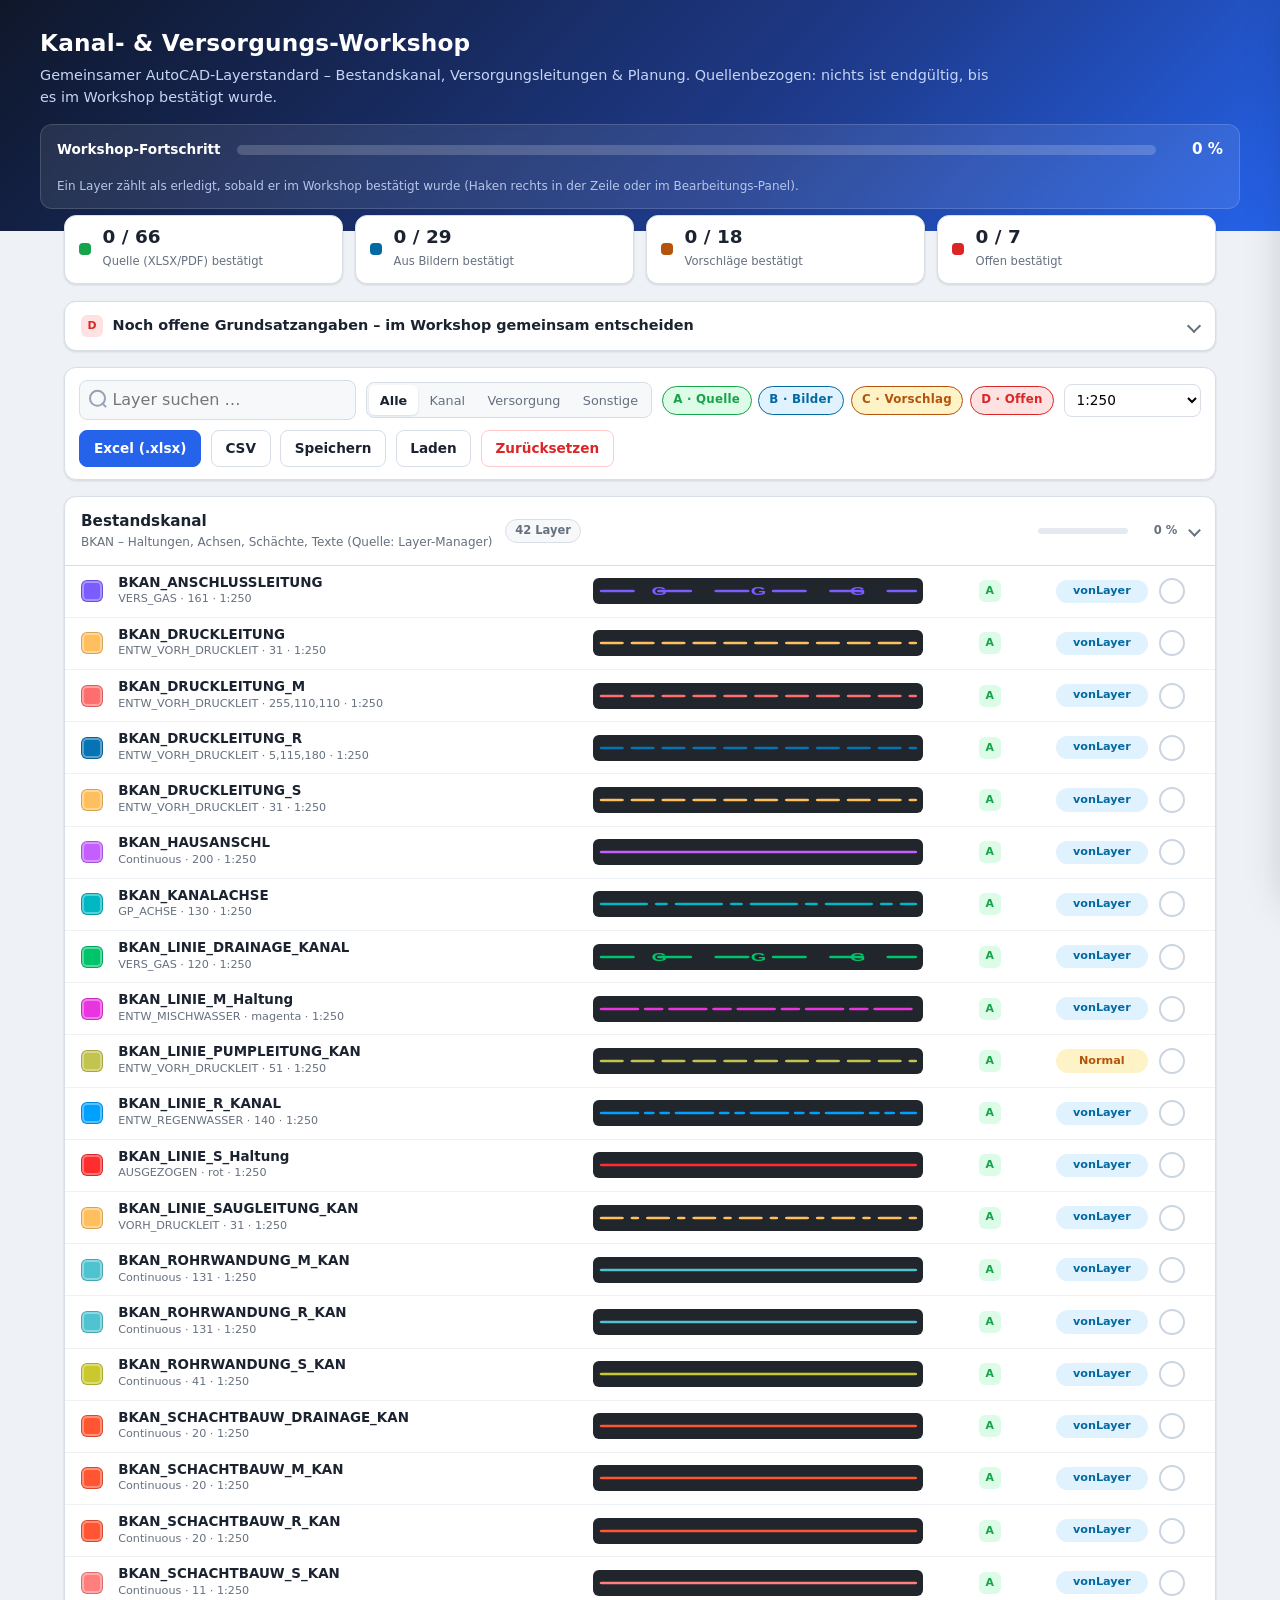
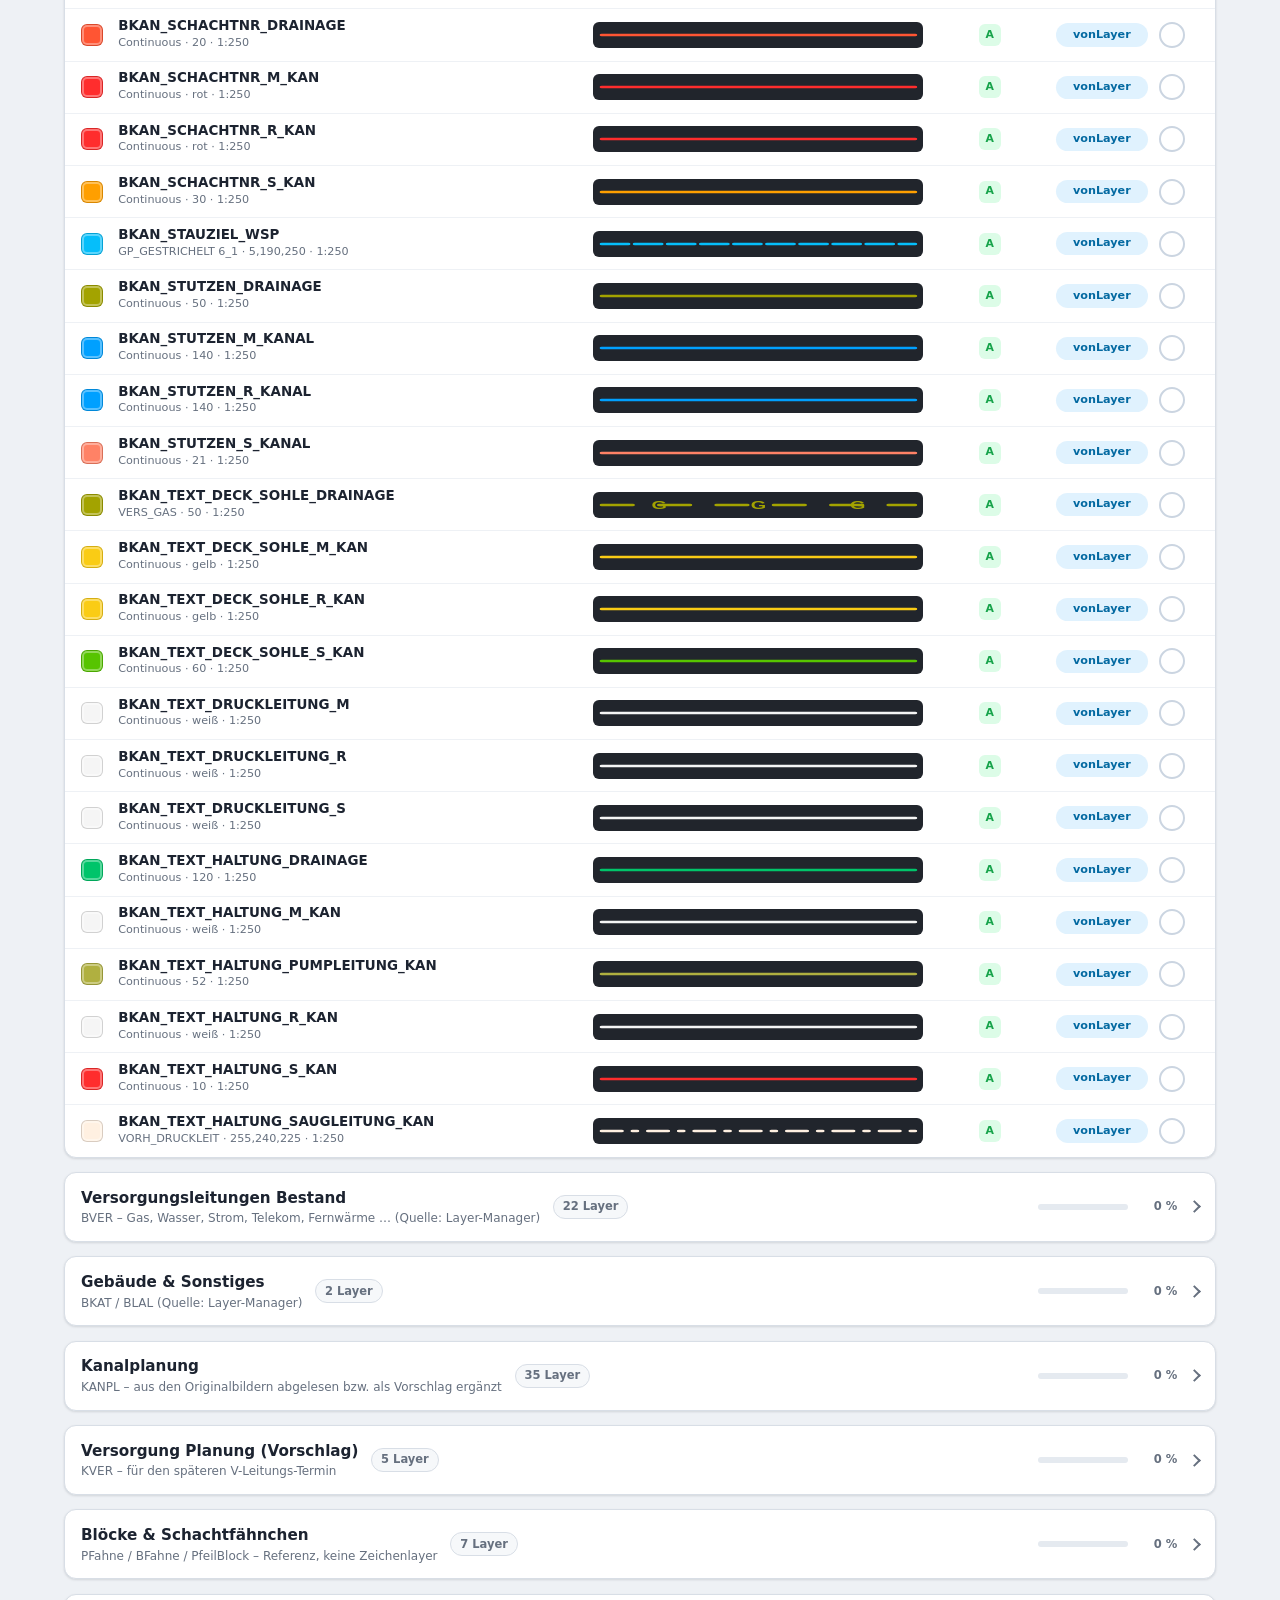
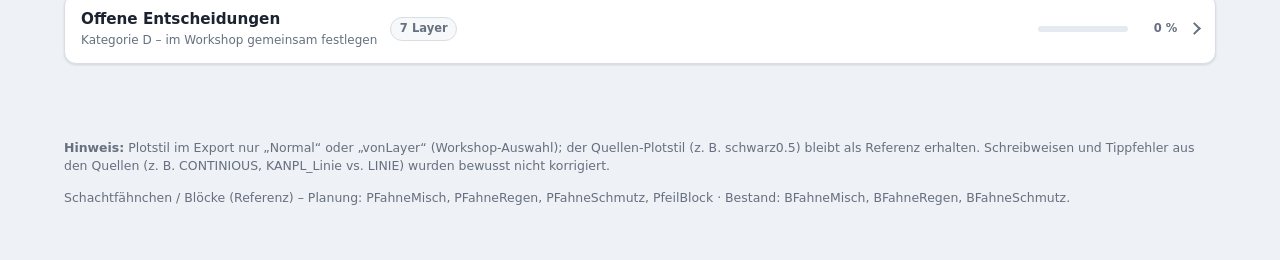
==== commit 5b568613: "Redesign workshop app: grouped accordion UI, editor drawer, line previews, confirm workflow Replaces" ====
--- a/index.html
+++ b/index.html
@@ -1,512 +1,1205 @@
-<!doctype html>
+<!DOCTYPE html>
 <html lang="de">
 <head>
-  <meta charset="utf-8">
-  <meta name="viewport" content="width=device-width, initial-scale=1">
-  <meta name="description" content="Vollständige, quellenbezogene Arbeitsgrundlage für den gemeinsamen CAD-Zeichenstandard Kanal">
-  <title>Kanalstandard · Workshop-Grundlage</title>
+  <meta charset="UTF-8">
+  <meta name="viewport" content="width=device-width, initial-scale=1.0">
+  <title>Kanal- &amp; Versorgungs-Workshop – Layereigenschaften</title>
+  <script src="https://cdn.sheetjs.com/xlsx-0.20.3/package/dist/xlsx.full.min.js"></script>
   <style>
-    :root { --ink:#101716; --muted:#64706e; --line:#b8c2bf; --paper:#f7f8f6; --panel:#ffffff; --green:#00dc63; --green-dark:#0a9c4d; --teal:#003b3b; --amber:#ffad1a; --dark:#07100f; }
-    * { box-sizing:border-box } body { margin:0; font-family:Inter, ui-sans-serif, system-ui, -apple-system, BlinkMacSystemFont, "Segoe UI", sans-serif; background:var(--paper); color:var(--ink); line-height:1.5 }
-    header { padding:48px max(24px, calc((100vw - 1180px)/2)); color:#fff; background:linear-gradient(110deg,#041816,#17433f); border-bottom:3px solid var(--green) }
-    .eyebrow { margin:0 0 10px; color:var(--green); font-size:.74rem; font-weight:800; letter-spacing:.13em; text-transform:uppercase }
-    h1 { margin:0; font-size:clamp(2.45rem,6vw,4.8rem); line-height:1; letter-spacing:-.055em } .lead { max-width:820px; margin:18px 0 0; color:#d8e1df; font-size:1.1rem }
-    .badges { display:flex; flex-wrap:wrap; gap:8px; margin-top:24px }.badge { border:1px solid #1d7470; border-radius:999px; padding:7px 11px; background:#062f2d; color:#d9ffea; font-size:.78rem; font-weight:650 }.badge.open { background:#2d2004; border-color:#a56c00; color:#ffe1a4 }
-    main { max-width:1180px; margin:28px auto 60px; padding:0 24px }.section { margin:22px 0; padding:26px; border:1px solid #8d9995; border-radius:14px; background:var(--panel); box-shadow:0 1px 2px #00231c0b }
-    .title { display:flex; align-items:center; gap:12px; margin-bottom:5px }.num { display:grid; place-items:center; width:29px; height:29px; border:1px solid #1d2927; border-radius:50%; font-size:.78rem; font-weight:800; flex:none }.title h2 { margin:0; font-size:clamp(1.35rem,3vw,1.8rem); letter-spacing:-.03em }.hint { margin:0 0 20px 41px; color:var(--muted); font-size:.91rem }
-    .stats,.grid { display:grid; gap:14px }.stats { grid-template-columns:repeat(3,1fr) }.stat { min-height:88px; padding:14px; border:1px solid #60706b; border-radius:9px }.stat strong { display:block; color:var(--green-dark); font-size:1.7rem; line-height:1.1 }.stat span { color:var(--muted); font-size:.84rem }.grid { grid-template-columns:repeat(2,1fr) }
-    h3 { margin:0 0 6px; font-size:1rem } h4 { margin:16px 0 6px; font-size:.9rem } p { margin:7px 0 } ul { margin:8px 0; padding-left:20px } li { margin:4px 0 } code { font-family:ui-monospace,SFMono-Regular,Menlo,monospace; font-size:.86em; background:#e7ece9; padding:1px 4px; border-radius:4px }
-    .notice { margin-top:18px; padding:13px 15px; border-left:4px solid var(--green); border-radius:0 7px 7px 0; background:var(--teal); color:#e9f5f1; font-size:.92rem }.notice.warn { border-color:var(--amber); background:#2b2007; color:#fff0d0 }.notice code { background:#0f2a26; color:#d9ffea }
-    blockquote.original { margin:14px 0; padding:18px 20px; border-left:4px solid var(--green); border-radius:0 10px 10px 0; background:var(--dark); color:#e6f2ed; font-size:.95rem; white-space:pre-wrap }
-    .timeline { display:grid; gap:0 }.step { display:grid; grid-template-columns:70px 1fr; gap:16px; padding:8px 0; border-left:1px solid #6a7b76 }.time { padding-left:12px; color:#e78e00; font-size:.8rem; font-weight:800; font-family:ui-monospace,SFMono-Regular,Menlo,monospace }.step div:last-child { padding-right:12px }.step p { font-size:.91rem }
-    .tags { display:flex; flex-wrap:wrap; gap:7px }.tag { padding:5px 8px; background:var(--dark); color:#d9e5e1; border-radius:999px; font-family:ui-monospace,SFMono-Regular,Menlo,monospace; font-size:.74rem }
-    .catalog { grid-template-columns:repeat(2,1fr) }.card { padding:17px; border-radius:8px; background:#091211; color:#e4efea }.card h3 { color:var(--green); display:flex; justify-content:space-between; align-items:baseline }.card h3 small { color:#8ba39b; font-weight:500; font-size:.72rem }.card ul { list-style:none; padding:0; color:#d4dedb; font-family:ui-monospace,SFMono-Regular,Menlo,monospace; font-size:.76rem; line-height:1.9 }
-    table { width:100%; border-collapse:collapse; font-size:.8rem } th,td { padding:8px 9px; border:1px solid #49605a; text-align:left; vertical-align:top } th { background:#17211f; color:#fff; white-space:nowrap } td.open { color:#bd7800; font-weight:700 } td.name { font-family:ui-monospace,SFMono-Regular,Menlo,monospace; font-size:.76rem; white-space:nowrap } td.todo { color:#8b9793; font-size:.72rem; text-align:center }.table-wrap { overflow:auto; border-radius:7px; max-height:640px }
-    .check { list-style:none; padding:0 }.check li { padding-left:25px; position:relative }.check li::before { content:"✓"; position:absolute; left:0; top:0; color:var(--green-dark); font-weight:900 }
-    .open-list { list-style:none; padding:0 }.open-list li { padding-left:64px; position:relative; margin:8px 0 }.open-list li::before { content:"OFFEN"; position:absolute; left:0; top:2px; padding:1px 7px; border:1px solid #a56c00; border-radius:999px; color:#a56c00; font-size:.62rem; font-weight:800; letter-spacing:.06em }
-    .gallery { display:grid; grid-template-columns:repeat(2,1fr); gap:16px }.figure { border:1px solid #2a3634; border-radius:10px; overflow:hidden; background:#0c1514; color:#dfeae5 }.figure .slot { display:grid; place-items:center; min-height:190px; margin:10px; border:2px dashed #33504a; border-radius:8px; background:#050b0a; color:#6f8d84; font-size:.78rem; text-align:center; padding:14px }.figure figcaption { padding:12px 16px 16px }.figure .src { color:#e78e00; font-size:.68rem; font-weight:800; letter-spacing:.08em; text-transform:uppercase }.figure h3 { margin:6px 0 4px; color:#fff }.figure p { color:#a7b8b2; font-size:.83rem; margin:0 }
-    pre.prompt { margin:12px 0 0; padding:20px; border-radius:10px; background:var(--dark); color:#dcebe4; font-family:ui-monospace,SFMono-Regular,Menlo,monospace; font-size:.76rem; line-height:1.65; overflow:auto; max-height:560px; white-space:pre-wrap }
-    .downloads { display:flex; flex-wrap:wrap; gap:10px; margin-top:12px }.dl { display:inline-flex; align-items:center; gap:8px; padding:10px 14px; border:2px dashed #6a7b76; border-radius:9px; color:var(--muted); font-size:.84rem; font-weight:650; background:#eef1ef }
-    footer { max-width:1180px; margin:auto; padding:22px 24px 46px; border-top:1px solid #84918e; color:var(--muted); font-size:.84rem }
-    @media (max-width:760px) { header{padding:36px 24px}.section{padding:19px}.stats,.grid,.catalog,.gallery{grid-template-columns:1fr}.hint{margin-left:0}.timeline .step{grid-template-columns:58px 1fr} }
+    :root {
+      --bg: #eef1f5;
+      --surface: #ffffff;
+      --surface-2: #f6f8fa;
+      --border: #d8dee6;
+      --text: #1c2330;
+      --muted: #66707f;
+      --accent: #2563eb;
+      --accent-soft: #dbeafe;
+      --ok: #16a34a;
+      --ok-soft: #dcfce7;
+      --warn: #b45309;
+      --warn-soft: #fef3c7;
+      --danger: #dc2626;
+      --danger-soft: #fee2e2;
+      --info: #0369a1;
+      --info-soft: #e0f2fe;
+      --cad-bg: #21252c;
+      --radius: 12px;
+      --shadow: 0 1px 3px rgba(16,24,40,.08), 0 1px 2px rgba(16,24,40,.05);
+      --shadow-lg: 0 10px 30px rgba(16,24,40,.18);
+    }
+    * { box-sizing: border-box; }
+    html { scroll-behavior: smooth; }
+    body {
+      margin: 0;
+      font-family: "Segoe UI", system-ui, -apple-system, sans-serif;
+      background: var(--bg);
+      color: var(--text);
+      line-height: 1.5;
+    }
+
+    /* ---------- Header ---------- */
+    header {
+      background: linear-gradient(135deg, #0f172a 0%, #1e3a8a 60%, #2563eb 100%);
+      color: #fff;
+      padding: 1.6rem 1.5rem 1.4rem;
+    }
+    .header-inner { max-width: 1200px; margin: 0 auto; }
+    header h1 { margin: 0 0 .3rem; font-size: 1.45rem; font-weight: 650; letter-spacing: .01em; }
+    header p { margin: 0 0 1rem; color: #c7d5f5; font-size: .9rem; max-width: 60rem; }
+    .progress-wrap {
+      display: flex; align-items: center; gap: 1rem; flex-wrap: wrap;
+      background: rgba(255,255,255,.09);
+      border: 1px solid rgba(255,255,255,.15);
+      border-radius: var(--radius);
+      padding: .8rem 1rem;
+      backdrop-filter: blur(4px);
+    }
+    .progress-label { font-size: .85rem; font-weight: 600; white-space: nowrap; }
+    .progress-track {
+      flex: 1; min-width: 160px; height: 10px;
+      background: rgba(255,255,255,.18);
+      border-radius: 999px; overflow: hidden;
+    }
+    .progress-fill {
+      height: 100%; width: 0%;
+      background: linear-gradient(90deg, #34d399, #10b981);
+      border-radius: 999px;
+      transition: width .5s cubic-bezier(.22,1,.36,1);
+    }
+    .progress-pct { font-size: .95rem; font-weight: 700; min-width: 3.2rem; text-align: right; }
+    .progress-hint { font-size: .75rem; color: #b6c6ea; width: 100%; }
+
+    /* ---------- Stat chips ---------- */
+    .stats {
+      max-width: 1200px; margin: -1rem auto 0; padding: 0 1.5rem;
+      display: grid; grid-template-columns: repeat(auto-fit, minmax(160px, 1fr));
+      gap: .75rem; position: relative; z-index: 2;
+    }
+    .stat {
+      background: var(--surface);
+      border: 1px solid var(--border);
+      border-radius: var(--radius);
+      box-shadow: var(--shadow);
+      padding: .7rem .9rem;
+      display: flex; align-items: center; gap: .7rem;
+      cursor: pointer;
+      transition: transform .15s ease, box-shadow .15s ease, border-color .15s ease;
+    }
+    .stat:hover { transform: translateY(-2px); box-shadow: var(--shadow-lg); }
+    .stat.active { border-color: var(--accent); outline: 2px solid var(--accent-soft); }
+    .stat-dot { width: 12px; height: 12px; border-radius: 4px; flex-shrink: 0; }
+    .stat b { font-size: 1.15rem; display: block; line-height: 1.1; }
+    .stat span { font-size: .72rem; color: var(--muted); }
+
+    main { max-width: 1200px; margin: 0 auto; padding: 1.1rem 1.5rem 3rem; }
+
+    /* ---------- Toolbar ---------- */
+    .toolbar {
+      display: flex; flex-wrap: wrap; gap: .6rem; align-items: center;
+      background: var(--surface);
+      border: 1px solid var(--border);
+      border-radius: var(--radius);
+      box-shadow: var(--shadow);
+      padding: .75rem .9rem;
+      margin-bottom: 1rem;
+      position: sticky; top: .6rem; z-index: 30;
+    }
+    .search-box { position: relative; flex: 1; min-width: 180px; }
+    .search-box input {
+      width: 100%; font: inherit;
+      padding: .45rem .7rem .45rem 2rem;
+      border: 1px solid var(--border); border-radius: 8px;
+      background: var(--surface-2);
+    }
+    .search-box::before {
+      content: ""; position: absolute; left: .6rem; top: 50%;
+      width: 13px; height: 13px; transform: translateY(-60%);
+      border: 2px solid #98a2b3; border-radius: 50%;
+    }
+    .search-box::after {
+      content: ""; position: absolute; left: 1.35rem; top: 60%;
+      width: 6px; height: 2px; background: #98a2b3;
+      transform: rotate(45deg);
+    }
+    .seg { display: inline-flex; background: var(--surface-2); border: 1px solid var(--border); border-radius: 8px; padding: 2px; }
+    .seg button {
+      font: inherit; font-size: .8rem; border: 0; background: transparent;
+      padding: .32rem .7rem; border-radius: 6px; cursor: pointer; color: var(--muted);
+      transition: background .15s, color .15s;
+    }
+    .seg button.on { background: #fff; color: var(--text); font-weight: 600; box-shadow: var(--shadow); }
+    .toolbar select {
+      font: inherit; font-size: .85rem;
+      padding: .4rem .5rem; border: 1px solid var(--border); border-radius: 8px; background: #fff;
+    }
+    .btn {
+      font: inherit; font-size: .85rem; font-weight: 600;
+      padding: .45rem .85rem; border-radius: 8px; cursor: pointer;
+      border: 1px solid var(--border); background: #fff; color: var(--text);
+      transition: transform .12s ease, box-shadow .12s ease, background .15s;
+    }
+    .btn:hover { transform: translateY(-1px); box-shadow: var(--shadow); }
+    .btn:active { transform: translateY(0); }
+    .btn-primary { background: var(--accent); border-color: var(--accent); color: #fff; }
+    .btn-primary:hover { background: #1d4ed8; }
+    .btn-ghost { background: transparent; }
+    .btn-danger { color: var(--danger); border-color: #fecaca; }
+    .btn-danger:hover { background: var(--danger-soft); }
+
+    /* ---------- Category chips ---------- */
+    .chips { display: flex; gap: .4rem; flex-wrap: wrap; }
+    .chip {
+      font-size: .74rem; font-weight: 700; letter-spacing: .02em;
+      padding: .28rem .65rem; border-radius: 999px; cursor: pointer; user-select: none;
+      border: 1.5px solid transparent; opacity: .45;
+      transition: opacity .15s, transform .12s;
+    }
+    .chip:hover { transform: translateY(-1px); }
+    .chip.on { opacity: 1; }
+    .chip-a { background: var(--ok-soft); color: var(--ok); border-color: var(--ok); }
+    .chip-b { background: var(--info-soft); color: var(--info); border-color: var(--info); }
+    .chip-c { background: var(--warn-soft); color: var(--warn); border-color: var(--warn); }
+    .chip-d { background: var(--danger-soft); color: var(--danger); border-color: var(--danger); }
+
+    /* ---------- Offene Punkte ---------- */
+    details.open-panel {
+      background: var(--surface); border: 1px solid var(--border);
+      border-radius: var(--radius); box-shadow: var(--shadow);
+      margin-bottom: 1rem; overflow: hidden;
+    }
+    details.open-panel summary {
+      cursor: pointer; padding: .8rem 1rem; font-weight: 600; font-size: .9rem;
+      list-style: none; display: flex; align-items: center; gap: .6rem;
+    }
+    details.open-panel summary::-webkit-details-marker { display: none; }
+    details.open-panel summary::after {
+      content: ""; margin-left: auto; width: 8px; height: 8px;
+      border-right: 2px solid var(--muted); border-bottom: 2px solid var(--muted);
+      transform: rotate(45deg); transition: transform .2s;
+    }
+    details.open-panel[open] summary::after { transform: rotate(225deg); }
+    details.open-panel ul { margin: 0; padding: 0 1.2rem 1rem 2.4rem; font-size: .85rem; color: var(--muted); }
+    details.open-panel li { margin: .25rem 0; }
+
+    /* ---------- Groups ---------- */
+    .group {
+      background: var(--surface); border: 1px solid var(--border);
+      border-radius: var(--radius); box-shadow: var(--shadow);
+      margin-bottom: .9rem; overflow: hidden;
+      transition: border-color .3s;
+    }
+    .group.complete { border-color: #86efac; }
+    .group-head {
+      display: flex; align-items: center; gap: .8rem;
+      padding: .85rem 1rem; cursor: pointer; user-select: none;
+    }
+    .group-head:hover { background: var(--surface-2); }
+    .group-title { font-weight: 650; font-size: .95rem; }
+    .group-sub { font-size: .75rem; color: var(--muted); }
+    .group-count {
+      font-size: .72rem; font-weight: 700; color: var(--muted);
+      background: var(--surface-2); border: 1px solid var(--border);
+      padding: .15rem .55rem; border-radius: 999px; white-space: nowrap;
+    }
+    .group-progress {
+      margin-left: auto; display: flex; align-items: center; gap: .5rem; flex-shrink: 0;
+    }
+    .mini-track { width: 90px; height: 6px; background: #e5eaf0; border-radius: 999px; overflow: hidden; }
+    .mini-fill { height: 100%; background: linear-gradient(90deg,#34d399,#10b981); border-radius: 999px; transition: width .4s; }
+    .mini-pct { font-size: .72rem; font-weight: 700; color: var(--muted); min-width: 2.6rem; text-align: right; }
+    .group-check {
+      color: var(--ok); font-weight: 800; font-size: .8rem;
+      background: var(--ok-soft); border-radius: 999px; padding: .12rem .55rem;
+      animation: pop .35s cubic-bezier(.34,1.56,.64,1);
+    }
+    @keyframes pop { 0% { transform: scale(.4); opacity: 0; } 100% { transform: scale(1); opacity: 1; } }
+    .chev {
+      width: 9px; height: 9px; flex-shrink: 0;
+      border-right: 2px solid var(--muted); border-bottom: 2px solid var(--muted);
+      transform: rotate(-45deg); transition: transform .2s; margin-left: .3rem;
+    }
+    .group.open .chev { transform: rotate(45deg); }
+    .group-body { display: none; border-top: 1px solid var(--border); }
+    .group.open .group-body { display: block; }
+
+    /* ---------- Layer rows ---------- */
+    .layer-row {
+      display: grid;
+      grid-template-columns: 26px minmax(180px,1.4fr) minmax(130px,1fr) 110px 92px 40px;
+      gap: .7rem; align-items: center;
+      padding: .55rem 1rem;
+      border-bottom: 1px solid #eef1f5;
+      cursor: pointer;
+      transition: background .12s;
+    }
+    .layer-row:last-child { border-bottom: 0; }
+    .layer-row:hover { background: #f4f7ff; }
+    .layer-row.editing { background: var(--accent-soft); }
+    .layer-row.confirmed { background: #f7fdf9; }
+    .layer-row.confirmed:hover { background: #edfbf2; }
+    .color-chip {
+      width: 22px; height: 22px; border-radius: 6px;
+      border: 1px solid rgba(0,0,0,.15);
+      box-shadow: inset 0 0 0 2px rgba(255,255,255,.35);
+    }
+    .lname { font-weight: 600; font-size: .84rem; word-break: break-all; line-height: 1.25; }
+    .lmeta { font-size: .7rem; color: var(--muted); }
+    .lt-preview {
+      background: var(--cad-bg); border-radius: 6px; height: 26px; width: 100%;
+      display: flex; align-items: center; overflow: hidden;
+    }
+    .lt-preview svg { width: 100%; height: 100%; display: block; }
+    .pill {
+      font-size: .7rem; font-weight: 700; text-align: center;
+      padding: .2rem .5rem; border-radius: 999px; white-space: nowrap;
+    }
+    .pill-normal { background: var(--warn-soft); color: var(--warn); }
+    .pill-vonlayer { background: var(--info-soft); color: var(--info); }
+    .cat-tag {
+      font-size: .68rem; font-weight: 800; width: 22px; height: 22px;
+      display: inline-flex; align-items: center; justify-content: center;
+      border-radius: 6px;
+    }
+    .cat-tag.A { background: var(--ok-soft); color: var(--ok); }
+    .cat-tag.B { background: var(--info-soft); color: var(--info); }
+    .cat-tag.C { background: var(--warn-soft); color: var(--warn); }
+    .cat-tag.D { background: var(--danger-soft); color: var(--danger); }
+
+    /* Confirm toggle in row */
+    .confirm-btn {
+      width: 26px; height: 26px; border-radius: 50%;
+      border: 2px solid #cbd5e1; background: #fff;
+      cursor: pointer; display: flex; align-items: center; justify-content: center;
+      font-size: .85rem; font-weight: 800; color: transparent;
+      transition: all .18s cubic-bezier(.34,1.56,.64,1);
+      flex-shrink: 0;
+    }
+    .confirm-btn:hover { border-color: var(--ok); transform: scale(1.12); }
+    .confirm-btn.on { background: var(--ok); border-color: var(--ok); color: #fff; transform: scale(1.05); }
+
+    .empty-note { padding: 1.2rem; text-align: center; color: var(--muted); font-size: .85rem; }
+
+    /* ---------- Drawer ---------- */
+    .overlay {
+      position: fixed; inset: 0; background: rgba(15,23,42,.35);
+      opacity: 0; pointer-events: none; transition: opacity .25s; z-index: 40;
+    }
+    .overlay.show { opacity: 1; pointer-events: auto; }
+    .drawer {
+      position: fixed; top: 0; right: 0; bottom: 0;
+      width: min(430px, 94vw);
+      background: var(--surface);
+      box-shadow: -12px 0 40px rgba(15,23,42,.25);
+      transform: translateX(105%);
+      transition: transform .3s cubic-bezier(.22,1,.36,1);
+      z-index: 50; display: flex; flex-direction: column;
+    }
+    .drawer.show { transform: translateX(0); }
+    .drawer-head {
+      padding: 1rem 1.2rem; border-bottom: 1px solid var(--border);
+      display: flex; align-items: flex-start; gap: .8rem;
+      background: var(--surface-2);
+    }
+    .drawer-head h2 { margin: 0; font-size: .95rem; word-break: break-all; line-height: 1.3; }
+    .drawer-head .lmeta { margin-top: .2rem; }
+    .drawer-close {
+      margin-left: auto; border: 0; background: transparent; cursor: pointer;
+      font-size: 1.3rem; line-height: 1; color: var(--muted); padding: .2rem .4rem;
+      border-radius: 6px; flex-shrink: 0;
+    }
+    .drawer-close:hover { background: #e7ecf3; color: var(--text); }
+    .drawer-body { padding: 1rem 1.2rem 2rem; overflow-y: auto; flex: 1; }
+    .field { margin-bottom: .95rem; }
+    .field label { display: block; font-size: .75rem; font-weight: 700; color: var(--muted); margin-bottom: .3rem; letter-spacing: .02em; text-transform: uppercase; }
+    .field input[type="text"], .field textarea, .field select {
+      width: 100%; font: inherit; font-size: .88rem;
+      padding: .45rem .6rem; border: 1px solid var(--border); border-radius: 8px;
+      background: #fff;
+    }
+    .field textarea { resize: vertical; min-height: 54px; }
+    .swatches { display: flex; gap: .35rem; flex-wrap: wrap; margin-top: .45rem; }
+    .swatch {
+      width: 26px; height: 26px; border-radius: 7px; cursor: pointer;
+      border: 1px solid rgba(0,0,0,.18);
+      transition: transform .12s;
+      position: relative;
+    }
+    .swatch:hover { transform: scale(1.18); z-index: 2; }
+    .swatch.sel { outline: 2.5px solid var(--accent); outline-offset: 1px; }
+    .drawer .lt-preview { height: 34px; margin-top: .45rem; border-radius: 8px; }
+    .toggles { display: grid; grid-template-columns: 1fr 1fr; gap: .55rem .9rem; }
+    .toggle-row { display: flex; align-items: center; justify-content: space-between; gap: .5rem; background: var(--surface-2); border: 1px solid var(--border); border-radius: 8px; padding: .4rem .6rem; }
+    .toggle-row span { font-size: .8rem; font-weight: 600; }
+    .switch { position: relative; width: 38px; height: 22px; flex-shrink: 0; }
+    .switch input { opacity: 0; width: 100%; height: 100%; margin: 0; cursor: pointer; position: absolute; z-index: 2; }
+    .switch .track {
+      position: absolute; inset: 0; border-radius: 999px; background: #cbd5e1; transition: background .18s;
+    }
+    .switch .thumb {
+      position: absolute; top: 3px; left: 3px; width: 16px; height: 16px;
+      border-radius: 50%; background: #fff; box-shadow: var(--shadow);
+      transition: transform .18s cubic-bezier(.34,1.56,.64,1);
+    }
+    .switch input:checked ~ .track { background: var(--ok); }
+    .switch input:checked ~ .thumb { transform: translateX(16px); }
+    .seg-field { display: flex; background: var(--surface-2); border: 1px solid var(--border); border-radius: 8px; padding: 3px; gap: 3px; }
+    .seg-field button {
+      flex: 1; font: inherit; font-size: .82rem; border: 0; background: transparent;
+      padding: .4rem .3rem; border-radius: 6px; cursor: pointer; color: var(--muted); font-weight: 600;
+    }
+    .seg-field button.on { background: #fff; color: var(--text); box-shadow: var(--shadow); }
+    .range-row { display: flex; align-items: center; gap: .7rem; }
+    .range-row input[type="range"] { flex: 1; accent-color: var(--accent); }
+    .range-val { font-size: .85rem; font-weight: 700; min-width: 2.6rem; text-align: right; }
+    .src-ref {
+      background: var(--surface-2); border: 1px dashed var(--border); border-radius: 8px;
+      padding: .5rem .7rem; font-size: .78rem; color: var(--muted);
+    }
+    .confirm-big {
+      width: 100%; margin-top: .4rem;
+      font: inherit; font-size: .9rem; font-weight: 700;
+      padding: .65rem; border-radius: 10px; cursor: pointer;
+      border: 2px solid var(--ok); background: #fff; color: var(--ok);
+      transition: all .15s;
+    }
+    .confirm-big:hover { background: var(--ok-soft); }
+    .confirm-big.on { background: var(--ok); color: #fff; }
+    .drawer-nav { display: flex; gap: .5rem; padding: .8rem 1.2rem; border-top: 1px solid var(--border); background: var(--surface-2); }
+    .drawer-nav .btn { flex: 1; }
+
+    /* ---------- Toast ---------- */
+    .toast {
+      position: fixed; bottom: 1.2rem; left: 50%; transform: translate(-50%, 20px);
+      background: #0f172a; color: #fff; font-size: .85rem; font-weight: 600;
+      padding: .6rem 1.1rem; border-radius: 999px; box-shadow: var(--shadow-lg);
+      opacity: 0; pointer-events: none; transition: all .3s cubic-bezier(.22,1,.36,1);
+      z-index: 60;
+    }
+    .toast.show { opacity: 1; transform: translate(-50%, 0); }
+
+    footer { max-width: 1200px; margin: 0 auto; padding: 0 1.5rem 2.5rem; font-size: .78rem; color: var(--muted); }
+
+    @media (max-width: 760px) {
+      .layer-row { grid-template-columns: 26px 1fr 92px 40px; }
+      .layer-row .lt-preview, .layer-row .cat-col { display: none; }
+      .toolbar { position: static; }
+      .stats { grid-template-columns: repeat(2, 1fr); }
+    }
   </style>
 </head>
 <body>
   <header>
-    <p class="eyebrow">Arbeitsstand · Informationsaufnahme · noch keine finale Standardfestlegung</p>
-    <h1>Kanalstandard</h1>
-    <p class="lead">Vollständige, quellenbezogene Aufnahme der bereitgestellten Nachricht, Originalbilder, Layer-Manager-Daten, Blocknamen und offenen Entscheidungen. Dieses Dokument ist als strukturierte Arbeitsgrundlage und als wiederverwendbarer Prompt für die nächsten Schritte gedacht.</p>
-    <div class="badges">
-      <span class="badge">15 Originalbilder dokumentiert · Einbettungs-Slots vorbereitet</span>
-      <span class="badge">66 Layerdatensätze vollständig aufgenommen</span>
-      <span class="badge">87 Linientypen ergänzt</span>
-      <span class="badge">PDF + XLSX als Download-Slots vorbereitet</span>
-      <span class="badge open">Schriftgrößen 1:250 / 1:500 offen</span>
-      <span class="badge open">Klassisches Design offen</span>
+    <div class="header-inner">
+      <h1>Kanal- &amp; Versorgungs-Workshop</h1>
+      <p>Gemeinsamer AutoCAD-Layerstandard – Bestandskanal, Versorgungsleitungen &amp; Planung.
+         Quellenbezogen: nichts ist endgültig, bis es im Workshop bestätigt wurde.</p>
+      <div class="progress-wrap">
+        <span class="progress-label">Workshop-Fortschritt</span>
+        <div class="progress-track"><div class="progress-fill" id="progressFill"></div></div>
+        <span class="progress-pct" id="progressPct">0 %</span>
+        <span class="progress-hint">Ein Layer zählt als erledigt, sobald er im Workshop bestätigt wurde (Haken rechts in der Zeile oder im Bearbeitungs-Panel).</span>
+      </div>
     </div>
   </header>
+
+  <div class="stats" id="statsBar"></div>
+
   <main>
-
-    <section class="section" id="status">
-      <div class="title"><span class="num">1</span><h2>Dokumentstatus und Quellenpriorität</h2></div>
-      <p class="hint">Was dieses Dokument ist – und was noch nicht.</p>
-      <div class="stats">
-        <div class="stat"><strong>66</strong><span>vollständige Zeilen aus dem Layer-Manager</span></div>
-        <div class="stat"><strong>15</strong><span>dokumentierte Original- und Referenzabbildungen</span></div>
-        <div class="stat"><strong>20–30</strong><span>Minuten Zielrahmen des ersten Workshops</span></div>
-      </div>
-      <div class="notice"><strong>Maßgebliche Grundlagen:</strong> die ursprüngliche Nachricht, die Originalbilder und die bereitgestellten Layer-Manager-Dateien. Die erzeugte Infografik wird nur ergänzend eingebunden und ist keine Ersatzquelle. Priorität bei Abweichungen: Originalbilder → XLSX/PDF → erzeugte Übersicht.</div>
-      <div class="notice warn"><strong>Wichtige Abgrenzung:</strong> Es werden hier Informationen aufgenommen, gegliedert und als Entscheidungsgrundlage vorbereitet. Offene Punkte werden nicht eigenmächtig entschieden und keine uneinheitlichen Layernamen stillschweigend „bereinigt“.</div>
-    </section>
-
-    <section class="section" id="originalkontext">
-      <div class="title"><span class="num">2</span><h2>Information #1 – Originalkontext</h2></div>
-      <p class="hint">Die Nachricht wird inhaltlich vollständig und unverändert als Ausgangspunkt bewahrt.</p>
-      <blockquote class="original">ja ok, dann pass mal auf. ich möchte ja immer noch mit euch Zeichnern den Standard verfestigen und als erste würde ich mir den Kanal vornehmen. Zu allererst den Bestandskanal. ich würde gerne sowas haben wie: Was für Kanale gibt es (RW;SW;MW und vlt noch was wie Druckleitugnen). dann als nächstes würde ich gerne die Layer definieren für jedes Objekt, dann die Texte und die Schriftgröße.. und das einmal für 1:250 und 1:500
-
-wenn du möchtest kannst du nur dafür mal eine Struktur entwickeln, im besten Fall soll der Termin nicht über 20 bis 30min gehen. und beim nächsten mal gucken wir uns das gleich nur für die Kanalplanung an und dann am nöchsten Termin die V-Leitungen und so erstellen wir gemeinsam eine DWG, die dann nach einem halben Jahr fertig ist</blockquote>
-      <h3 style="margin-top:20px">Daraus direkt abgeleitete Arbeitsanforderungen</h3>
-      <ul class="check">
-        <li>Gemeinsamen Zeichnerstandard verfestigen.</li>
-        <li>Mit dem Kanal beginnen, zuerst ausschließlich mit dem Bestandskanal.</li>
-        <li>Kanalarten festlegen: RW, SW, MW und weitere vorhandene Formen wie Druckleitungen.</li>
-        <li>Layer für jedes Objekt definieren.</li>
-        <li>Textinhalte und Schriftgrößen definieren.</li>
-        <li>Festlegungen getrennt für 1:250 und 1:500 treffen.</li>
-        <li>Ersten Termin auf ungefähr 20 bis 30 Minuten begrenzen.</li>
-        <li>Kanalplanung in einem eigenen Folgetermin behandeln.</li>
-        <li>V-Leitungen/Versorgung in einem weiteren Termin behandeln.</li>
-        <li>Schrittweise eine gemeinsame DWG aufbauen, die nach ungefähr einem halben Jahr fertig ist.</li>
+    <details class="open-panel">
+      <summary><span class="cat-tag D">D</span> Noch offene Grundsatzangaben – im Workshop gemeinsam entscheiden</summary>
+      <ul>
+        <li>Klassisches Design im Bestand = <strong>OFFEN</strong></li>
+        <li>Klassisches Design in der Planung = <strong>OFFEN</strong></li>
+        <li>Schriftgrößen für 1:250 = <strong>OFFEN</strong></li>
+        <li>Schriftgrößen für 1:500 = <strong>OFFEN</strong></li>
+        <li>Endgültige Textinhalte, Textreihenfolge und Pflichtfelder = <strong>OFFEN</strong></li>
+        <li>Standarddarstellung oder nach R/M/S differenzierte Darstellung = <strong>OFFEN</strong></li>
+        <li>Verbindliche Normalisierung inkonsistenter Layernamen = <strong>OFFEN</strong></li>
       </ul>
-    </section>
-
-    <section class="section" id="zielbild">
-      <div class="title"><span class="num">3</span><h2>Zielbild und schrittweise Reihenfolge</h2></div>
-      <p class="hint">Die gewünschte Standardisierung wird bewusst in kleine, getrennte Module zerlegt.</p>
-      <div class="grid">
-        <div><h3>Modul 1 – Bestandskanal</h3><p>Kanalarten, Objektgruppen, Layer, Darstellungslogik, Textinhalte und Schriftgrößen für 1:250 und 1:500.</p></div>
-        <div><h3>Modul 3 – Versorgungsleitungen</h3><p>V-Leitungen und weitere BVER-Familien anhand der bereits vorhandenen Layer und Bilder.</p></div>
-        <div><h3>Modul 2 – Kanalplanung</h3><p>Dieselbe Struktur erneut für Planungslayer und Planungsblöcke; nicht mit dem ersten Termin vermischen.</p></div>
-        <div><h3>Modul 4 – Gemeinsame Standard-DWG</h3><p>Bestätigte Layer, Blöcke, Texte und Darstellungsregeln schrittweise übernehmen, testen, pflegen und vereinheitlichen.</p></div>
-      </div>
-    </section>
-
-    <section class="section" id="termin">
-      <div class="title"><span class="num">4</span><h2>Vorgeschlagene Struktur für den ersten Termin</h2></div>
-      <p class="hint">Ein 20–30-Minuten-Ablauf, der zu verbindlichen nächsten Schritten führt, ohne alles gleichzeitig lösen zu wollen.</p>
-      <div class="timeline">
-        <div class="step"><span class="time">0–3 Min.</span><div><h3>Ziel und Abgrenzung</h3><p>Heute nur Bestandskanal. Planung und Versorgung werden geparkt.</p></div></div>
-        <div class="step"><span class="time">3–8 Min.</span><div><h3>Kanalarten bestätigen</h3><p>RW, SW, MW, Drainage, Druck-, Saug- und Pumpleitung, Anschluss-/Hausanschluss.</p></div></div>
-        <div class="step"><span class="time">8–17 Min.</span><div><h3>Objekte und Layer zuordnen</h3><p>Kanalachse/Haltung, Rohrwandung, Schachtbauwerk, Schachtnummer, Stutzen, KD/KS, Deckel-/Sohltext, Haltungstext.</p></div></div>
-        <div class="step"><span class="time">17–23 Min.</span><div><h3>Textinhalte definieren</h3><p>Welche Pflichtangaben gehören an Haltung und Schacht? Reihenfolge, Abkürzungen und „vorh.“-Kennzeichnung festlegen.</p></div></div>
-        <div class="step"><span class="time">23–28 Min.</span><div><h3>1:250 und 1:500</h3><p>Schriftgrößen und gegebenenfalls Detailgrad je Maßstab als Entscheidungsmatrix bearbeiten.</p></div></div>
-        <div class="step"><span class="time">28–30 Min.</span><div><h3>Beschlüsse und offene Punkte</h3><p>Bestätigte Punkte protokollieren; Restfragen für den nächsten Kanal-Termin sammeln.</p></div></div>
-      </div>
-    </section>
-
-    <section class="section" id="kanalarten">
-      <div class="title"><span class="num">5</span><h2>Kanalarten und Darstellungsfamilien</h2></div>
-      <p class="hint">Zusammengeführt aus Nachricht, Layernamen und Originalbildern.</p>
-      <div class="grid">
+    </details>
+
+    <div class="toolbar">
+      <div class="search-box"><input type="text" id="searchInput" placeholder="Layer suchen …"></div>
+      <div class="seg" id="bereichSeg">
+        <button data-val="alle" class="on">Alle</button>
+        <button data-val="kanal">Kanal</button>
+        <button data-val="versorgung">Versorgung</button>
+        <button data-val="sonst">Sonstige</button>
+      </div>
+      <div class="chips" id="catChips">
+        <span class="chip chip-a on" data-cat="A" title="Quellenmäßig vorhanden (XLSX/PDF)">A · Quelle</span>
+        <span class="chip chip-b on" data-cat="B" title="Aus den Originalbildern sichtbar">B · Bilder</span>
+        <span class="chip chip-c on" data-cat="C" title="Vorgeschlagene Workshop-Struktur">C · Vorschlag</span>
+        <span class="chip chip-d on" data-cat="D" title="Noch gemeinsam zu entscheiden">D · Offen</span>
+      </div>
+      <select id="globalMassstab" title="Workshop-Maßstab für den Export">
+        <option value="1:250">1:250</option>
+        <option value="1:500">1:500</option>
+        <option value="beide">1:250 + 1:500</option>
+      </select>
+      <button type="button" class="btn btn-primary" id="btnExportXlsx">Excel (.xlsx)</button>
+      <button type="button" class="btn" id="btnExportCsv">CSV</button>
+      <button type="button" class="btn" id="btnSave">Speichern</button>
+      <button type="button" class="btn btn-ghost" id="btnLoad">Laden</button>
+      <button type="button" class="btn btn-danger" id="btnReset">Zurücksetzen</button>
+    </div>
+
+    <div id="groups"></div>
+  </main>
+
+  <footer>
+    <p><strong>Hinweis:</strong> Plotstil im Export nur „Normal“ oder „vonLayer“ (Workshop-Auswahl); der Quellen-Plotstil
+       (z. B. schwarz0.5) bleibt als Referenz erhalten. Schreibweisen und Tippfehler aus den Quellen (z. B. CONTINIOUS,
+       KANPL_Linie vs. LINIE) wurden bewusst nicht korrigiert.</p>
+    <p>Schachtfähnchen / Blöcke (Referenz) – Planung: PFahneMisch, PFahneRegen, PFahneSchmutz, PfeilBlock ·
+       Bestand: BFahneMisch, BFahneRegen, BFahneSchmutz.</p>
+  </footer>
+
+  <div class="overlay" id="overlay"></div>
+
+  <aside class="drawer" id="drawer" aria-label="Layer bearbeiten">
+    <div class="drawer-head">
+      <span class="cat-tag" id="dCat">A</span>
+      <div>
+        <h2 id="dTitle">Layer</h2>
+        <div class="lmeta" id="dGroup"></div>
+      </div>
+      <button type="button" class="drawer-close" id="drawerClose" title="Schließen (Esc)">&times;</button>
+    </div>
+    <div class="drawer-body">
+      <div class="field">
+        <label for="fName">Name (AutoCAD-Layer)</label>
+        <input type="text" id="fName">
+      </div>
+      <div class="field">
+        <label for="fStatus">Status</label>
+        <input type="text" id="fStatus" placeholder="z. B. aktuell / in Prüfung">
+      </div>
+      <div class="field">
+        <label>Farbe (ACI-Nummer, RGB oder Name)</label>
+        <input type="text" id="fFarbe" placeholder="z. B. 130 · 255,110,110 · rot">
+        <div class="swatches" id="swatches"></div>
+      </div>
+      <div class="field">
+        <label for="fLinientyp">Linientyp</label>
+        <select id="fLinientyp"></select>
+        <div class="lt-preview" id="dPreview"></div>
+      </div>
+      <div class="field">
+        <label for="fStaerke">Linienstärke</label>
+        <select id="fStaerke"></select>
+      </div>
+      <div class="field">
+        <label>Maßstab</label>
+        <div class="seg-field" id="fMassstab">
+          <button data-val="1:250">1:250</button>
+          <button data-val="1:500">1:500</button>
+          <button data-val="beide">beide</button>
+        </div>
+      </div>
+      <div class="field">
+        <label>Plotstil (Workshop-Festlegung)</label>
+        <div class="seg-field" id="fPlotstil">
+          <button data-val="Normal">Normal</button>
+          <button data-val="vonLayer">vonLayer</button>
+        </div>
+      </div>
+      <div class="field">
+        <label>Sichtbarkeit &amp; Verhalten</label>
+        <div class="toggles">
+          <div class="toggle-row"><span>Ein</span><label class="switch"><input type="checkbox" id="fEin"><span class="track"></span><span class="thumb"></span></label></div>
+          <div class="toggle-row"><span>Frieren</span><label class="switch"><input type="checkbox" id="fFrieren"><span class="track"></span><span class="thumb"></span></label></div>
+          <div class="toggle-row"><span>Sperre</span><label class="switch"><input type="checkbox" id="fSperre"><span class="track"></span><span class="thumb"></span></label></div>
+          <div class="toggle-row"><span>Plot</span><label class="switch"><input type="checkbox" id="fPlot"><span class="track"></span><span class="thumb"></span></label></div>
+          <div class="toggle-row"><span>VP-Frieren</span><label class="switch"><input type="checkbox" id="fVpFrieren"><span class="track"></span><span class="thumb"></span></label></div>
+        </div>
+      </div>
+      <div class="field">
+        <label>Transparenz</label>
+        <div class="range-row">
+          <input type="range" id="fTransparenz" min="0" max="90" step="1">
+          <span class="range-val" id="fTransparenzVal">0 %</span>
+        </div>
+      </div>
+      <div class="field">
+        <label for="fBeschreibung">Beschreibung</label>
+        <textarea id="fBeschreibung"></textarea>
+      </div>
+      <div class="field">
+        <label>Quellen-Referenz</label>
+        <div class="src-ref" id="dSrcRef">–</div>
+      </div>
+      <button type="button" class="confirm-big" id="fBestaetigt">Im Workshop bestätigen</button>
+    </div>
+    <div class="drawer-nav">
+      <button type="button" class="btn" id="btnPrev">&larr; Voriger</button>
+      <button type="button" class="btn" id="btnNext">Nächster &rarr;</button>
+    </div>
+  </aside>
+
+  <div class="toast" id="toast"></div>
+
+  <script>
+    /* ================= Stammdaten ================= */
+    const LINE_TYPES = [
+      "Continuous", "CONTINIOUS", "GP_ACHSE", "GP_GESTRICHELT 6_1",
+      "ENTW_REGENWASSER", "ENTW_MISCHWASSER", "ENTW_VORH_DRUCKLEIT",
+      "AUSGEZOGEN", "VORH_DRUCKLEIT", "VERS_GAS", "VERS_TELEKOM",
+      "VERS_BELEUCHTUNG", "VERS_NIEDERSPANNUNG", "VERS_MITTELSPANNUNG",
+      "VERS_TRINKWASSER", "(OFFEN – im Workshop festlegen)"
+    ];
+    const LINE_WEIGHTS = [
+      "ByLineWeightDefault", "ByLayer", "0.00", "0.05", "0.09", "0.13",
+      "0.15", "0.18", "0.20", "0.25", "0.30", "0.35", "0.40", "0.50", "0.53",
+      "0.60", "0.70", "0.80", "0.90", "1.00", "1.06", "1.20", "1.40", "1.58",
+      "2.00", "2.11"
+    ];
+    const LT_PATTERNS = {
+      "Continuous":            { dash: "" },
+      "CONTINIOUS":            { dash: "" },
+      "AUSGEZOGEN":            { dash: "" },
+      "GP_ACHSE":              { dash: "20 5 4 5" },
+      "GP_GESTRICHELT 6_1":    { dash: "12 3" },
+      "ENTW_VORH_DRUCKLEIT":   { dash: "9 5" },
+      "VORH_DRUCKLEIT":        { dash: "9 5 2 5" },
+      "ENTW_REGENWASSER":      { dash: "16 4 3 4 3 4" },
+      "ENTW_MISCHWASSER":      { dash: "16 4 7 4" },
+      "VERS_GAS":              { dash: "14 12", letter: "G" },
+      "VERS_TELEKOM":          { dash: "14 12", letter: "T" },
+      "VERS_BELEUCHTUNG":      { dash: "14 12", letter: "B" },
+      "VERS_NIEDERSPANNUNG":   { dash: "14 12", letter: "N" },
+      "VERS_MITTELSPANNUNG":   { dash: "14 12", letter: "M" },
+      "VERS_TRINKWASSER":      { dash: "14 12", letter: "W" },
+      "(OFFEN – im Workshop festlegen)": { dash: "3 6" }
+    };
+    const SWATCH_COLORS = [
+      "rot", "gelb", "grün", "magenta", "weiß",
+      "10", "11", "20", "21", "30", "31", "35", "40", "41", "50", "51", "52",
+      "60", "120", "130", "131", "134", "140", "161", "200", "211", "224",
+      "255,110,110", "5,115,180", "5,190,250", "255,240,225"
+    ];
+
+    function layer(o) {
+      return {
+        kategorie: "A", bereich: "kanal", status: "", name: "",
+        ein: true, frieren: false, sperre: false, plot: true,
+        farbe: "", linientyp: "Continuous", linienstaerke: "ByLineWeightDefault",
+        massstab: "1:250", beschreibung: "", transparenz: 0, vpFrieren: false,
+        plotstil: "vonLayer", quellenPlotstil: "", quellenHinweis: "",
+        bestaetigt: false, ...o
+      };
+    }
+
+    /* A – vollständig aus Kanal_Layereigenschaften_Layer-Manager.xlsx / PDF */
+    const SOURCE_LAYERS = [
+      layer({ name: "BKAN_ANSCHLUSSLEITUNG", farbe: "161", linientyp: "VERS_GAS", quellenPlotstil: "schwarz0.5" }),
+      layer({ name: "BKAN_DRUCKLEITUNG", farbe: "31", linientyp: "ENTW_VORH_DRUCKLEIT", quellenPlotstil: "schwarz0.5" }),
+      layer({ name: "BKAN_DRUCKLEITUNG_M", farbe: "255,110,110", linientyp: "ENTW_VORH_DRUCKLEIT", quellenPlotstil: "schwarz0.5" }),
+      layer({ name: "BKAN_DRUCKLEITUNG_R", farbe: "5,115,180", linientyp: "ENTW_VORH_DRUCKLEIT", quellenPlotstil: "schwarz0.5" }),
+      layer({ name: "BKAN_DRUCKLEITUNG_S", farbe: "31", linientyp: "ENTW_VORH_DRUCKLEIT", quellenPlotstil: "schwarz0.5" }),
+      layer({ name: "BKAN_HAUSANSCHL", farbe: "200", linientyp: "Continuous", quellenPlotstil: "schwarz0.5" }),
+      layer({ name: "BKAN_KANALACHSE", farbe: "130", linientyp: "GP_ACHSE", quellenPlotstil: "schwarz0.25" }),
+      layer({ name: "BKAN_LINIE_DRAINAGE_KANAL", farbe: "120", linientyp: "VERS_GAS", quellenPlotstil: "schwarz0.5" }),
+      layer({ name: "BKAN_LINIE_M_Haltung", farbe: "magenta", linientyp: "ENTW_MISCHWASSER", quellenPlotstil: "schwarz0.7" }),
+      layer({ name: "BKAN_LINIE_PUMPLEITUNG_KAN", farbe: "51", linientyp: "ENTW_VORH_DRUCKLEIT", plotstil: "Normal", quellenPlotstil: "Normal" }),
+      layer({ name: "BKAN_LINIE_R_KANAL", farbe: "140", linientyp: "ENTW_REGENWASSER", quellenPlotstil: "schwarz0.7" }),
+      layer({ name: "BKAN_LINIE_S_Haltung", farbe: "rot", linientyp: "AUSGEZOGEN", quellenPlotstil: "schwarz0.7" }),
+      layer({ name: "BKAN_LINIE_SAUGLEITUNG_KAN", farbe: "31", linientyp: "VORH_DRUCKLEIT", quellenPlotstil: "grau0.5" }),
+      layer({ name: "BKAN_ROHRWANDUNG_M_KAN", farbe: "131", linientyp: "Continuous", quellenPlotstil: "schwarz0.35" }),
+      layer({ name: "BKAN_ROHRWANDUNG_R_KAN", farbe: "131", linientyp: "Continuous", quellenPlotstil: "schwarz0.35" }),
+      layer({ name: "BKAN_ROHRWANDUNG_S_KAN", farbe: "41", linientyp: "Continuous", quellenPlotstil: "schwarz0.35" }),
+      layer({ name: "BKAN_SCHACHTBAUW_DRAINAGE_KAN", farbe: "20", linientyp: "Continuous", quellenPlotstil: "schwarz0.35" }),
+      layer({ name: "BKAN_SCHACHTBAUW_M_KAN", farbe: "20", linientyp: "Continuous", quellenPlotstil: "schwarz0.35" }),
+      layer({ name: "BKAN_SCHACHTBAUW_R_KAN", farbe: "20", linientyp: "Continuous", quellenPlotstil: "schwarz0.35" }),
+      layer({ name: "BKAN_SCHACHTBAUW_S_KAN", farbe: "11", linientyp: "Continuous", quellenPlotstil: "schwarz0.35" }),
+      layer({ name: "BKAN_SCHACHTNR_DRAINAGE", farbe: "20", linientyp: "Continuous", quellenPlotstil: "schwarz0.25" }),
+      layer({ name: "BKAN_SCHACHTNR_M_KAN", farbe: "rot", linientyp: "Continuous", quellenPlotstil: "schwarz0.35" }),
+      layer({ name: "BKAN_SCHACHTNR_R_KAN", farbe: "rot", linientyp: "Continuous", quellenPlotstil: "schwarz0.35" }),
+      layer({ name: "BKAN_SCHACHTNR_S_KAN", farbe: "30", linientyp: "Continuous", quellenPlotstil: "schwarz0.35" }),
+      layer({ name: "BKAN_STAUZIEL_WSP", farbe: "5,190,250", linientyp: "GP_GESTRICHELT 6_1", quellenPlotstil: "blau0.25" }),
+      layer({ name: "BKAN_STUTZEN_DRAINAGE", farbe: "50", linientyp: "Continuous", quellenPlotstil: "dunkelblau0.25" }),
+      layer({ name: "BKAN_STUTZEN_M_KANAL", farbe: "140", linientyp: "Continuous", quellenPlotstil: "schwarz0.25" }),
+      layer({ name: "BKAN_STUTZEN_R_KANAL", farbe: "140", linientyp: "Continuous", quellenPlotstil: "schwarz0.25" }),
+      layer({ name: "BKAN_STUTZEN_S_KANAL", farbe: "21", linientyp: "Continuous", quellenPlotstil: "schwarz0.25" }),
+      layer({ name: "BKAN_TEXT_DECK_SOHLE_DRAINAGE", farbe: "50", linientyp: "VERS_GAS", quellenPlotstil: "dunkelblau0.5" }),
+      layer({ name: "BKAN_TEXT_DECK_SOHLE_M_KAN", farbe: "gelb", linientyp: "Continuous", quellenPlotstil: "schwarz0.25" }),
+      layer({ name: "BKAN_TEXT_DECK_SOHLE_R_KAN", farbe: "gelb", linientyp: "Continuous", quellenPlotstil: "schwarz0.25" }),
+      layer({ name: "BKAN_TEXT_DECK_SOHLE_S_KAN", farbe: "60", linientyp: "Continuous", quellenPlotstil: "schwarz0.25" }),
+      layer({ name: "BKAN_TEXT_DRUCKLEITUNG_M", farbe: "weiß", linientyp: "Continuous", quellenPlotstil: "schwarz0.25" }),
+      layer({ name: "BKAN_TEXT_DRUCKLEITUNG_R", farbe: "weiß", linientyp: "Continuous", quellenPlotstil: "schwarz0.25" }),
+      layer({ name: "BKAN_TEXT_DRUCKLEITUNG_S", farbe: "weiß", linientyp: "Continuous", quellenPlotstil: "schwarz0.25" }),
+      layer({ name: "BKAN_TEXT_HALTUNG_DRAINAGE", farbe: "120", linientyp: "Continuous", quellenPlotstil: "schwarz0.35" }),
+      layer({ name: "BKAN_TEXT_HALTUNG_M_KAN", farbe: "weiß", linientyp: "Continuous", quellenPlotstil: "schwarz0.35" }),
+      layer({ name: "BKAN_TEXT_HALTUNG_PUMPLEITUNG_KAN", farbe: "52", linientyp: "Continuous", quellenPlotstil: "schwarz0.25" }),
+      layer({ name: "BKAN_TEXT_HALTUNG_R_KAN", farbe: "weiß", linientyp: "Continuous", quellenPlotstil: "schwarz0.25" }),
+      layer({ name: "BKAN_TEXT_HALTUNG_S_KAN", farbe: "10", linientyp: "Continuous", quellenPlotstil: "schwarz0.35" }),
+      layer({ name: "BKAN_TEXT_HALTUNG_SAUGLEITUNG_KAN", farbe: "255,240,225", linientyp: "VORH_DRUCKLEIT", quellenPlotstil: "grau0.5" }),
+      layer({ name: "BKAT_GEBÄUDE", bereich: "sonst", farbe: "rot", linientyp: "Continuous", plotstil: "Normal", quellenPlotstil: "Normal" }),
+      layer({ name: "BLAL_GEBAEUDE_TRAFO", bereich: "sonst", farbe: "224", linientyp: "Continuous", quellenPlotstil: "grau0.5" }),
+      layer({ name: "BVER_", bereich: "versorgung", farbe: "weiß", linientyp: "Continuous", quellenPlotstil: "schwarz0.25" }),
+      layer({ name: "BVER_AUSA", bereich: "versorgung", farbe: "211", linientyp: "VERS_TELEKOM", plotstil: "Normal", quellenPlotstil: "Normal" }),
+      layer({ name: "BVER_BELEUCHTUNGKABEL", bereich: "versorgung", farbe: "rot", linientyp: "VERS_BELEUCHTUNG", quellenPlotstil: "rot0.25" }),
+      layer({ name: "BVER_BELEUCHTUNGSKABEL_SCHUTZR", bereich: "versorgung", farbe: "weiß", linientyp: "CONTINIOUS", quellenPlotstil: "schwarz0.25" }),
+      layer({ name: "BVER_BREITBAND", bereich: "versorgung", farbe: "gelb", linientyp: "CONTINIOUS", vpFrieren: true, quellenPlotstil: "pink0.25" }),
+      layer({ name: "BVER_FERNMELDEKABEL", bereich: "versorgung", farbe: "40", linientyp: "VERS_TELEKOM", quellenPlotstil: "mandarine0.25" }),
+      layer({ name: "BVER_FERNWÄRME-RÜCK", bereich: "versorgung", farbe: "30", linientyp: "CONTINIOUS", quellenPlotstil: "mittelgrün0.7" }),
+      layer({ name: "BVER_FERNWÄRME-VOR", bereich: "versorgung", farbe: "20", linientyp: "CONTINIOUS", quellenPlotstil: "schwarz0.25" }),
+      layer({ name: "BVER_GAS", bereich: "versorgung", farbe: "grün", linientyp: "VERS_GAS", quellenPlotstil: "mittelgrün0.25" }),
+      layer({ name: "BVER_GASHOCHDRUCKLEITUNG", bereich: "versorgung", farbe: "grün", linientyp: "VERS_GAS", quellenPlotstil: "mittelgrün0.25" }),
+      layer({ name: "BVER_HOCHSPANNUNG", bereich: "versorgung", farbe: "rot", linientyp: "Continuous", quellenPlotstil: "rot0.25" }),
+      layer({ name: "BVER_KABELKAN_SCHUTZR", bereich: "versorgung", farbe: "weiß", linientyp: "Continuous", quellenPlotstil: "schwarz0.25" }),
+      layer({ name: "BVER_KORROSIONSSCHUTZ", bereich: "versorgung", farbe: "35", linientyp: "VERS_NIEDERSPANNUNG", quellenPlotstil: "rot0.25" }),
+      layer({ name: "BVER_LEERROHR", bereich: "versorgung", farbe: "31", linientyp: "Continuous", quellenPlotstil: "schwarz0.25" }),
+      layer({ name: "BVER_LICHTWELLENLEITER", bereich: "versorgung", farbe: "30", linientyp: "VERS_TELEKOM", quellenPlotstil: "pink0.25" }),
+      layer({ name: "BVER_MITTELSPANNUNG", bereich: "versorgung", farbe: "rot", linientyp: "VERS_MITTELSPANNUNG", quellenPlotstil: "rot0.25" }),
+      layer({ name: "BVER_NIEDERSPANNUNG", bereich: "versorgung", farbe: "rot", linientyp: "VERS_NIEDERSPANNUNG", quellenPlotstil: "rot0.25" }),
+      layer({ name: "BVER_ROHRPOST", bereich: "versorgung", farbe: "30", linientyp: "CONTINIOUS", quellenPlotstil: "Farbe" }),
+      layer({ name: "BVER_SIGNALKABEL", bereich: "versorgung", farbe: "rot", linientyp: "CONTINIOUS", quellenPlotstil: "rot0.25" }),
+      layer({ name: "BVER_STEUERKABEL", bereich: "versorgung", farbe: "30", linientyp: "VERS_TELEKOM", quellenPlotstil: "rot0.25" }),
+      layer({ name: "BVER_TELEKOM", bereich: "versorgung", farbe: "gelb", linientyp: "VERS_TELEKOM", quellenPlotstil: "pink0.25" }),
+      layer({ name: "BVER_TRINKWASSER", bereich: "versorgung", farbe: "134", linientyp: "VERS_TRINKWASSER", quellenPlotstil: "mittelblau0.25" })
+    ];
+
+    /* B – visuell aus den Originalbildern (Schreibweise unverändert) */
+    const IMG = (n, b) => layer({ kategorie: "B", bereich: "kanal", name: n, beschreibung: b, quellenHinweis: "Aus Originalbildern abgelesen – Schreibweise nicht normalisiert" });
+    const IMAGE_LAYERS = [
+      IMG("KANPL_KANALACHSE_DRAINAGE", "Planung Drainage"),
+      IMG("KANPL_LINE_DRAINAGE_KANAL", "Planung – Schreibweise LINE"),
+      IMG("KANPL_SCHACHTNR_DRAINAGE", "Planung Drainage"),
+      IMG("KANPL_TEXT_DECK_SOHLE_DRAINAGE", "Planung Drainage"),
+      IMG("KANPL_SCHACHTBAUWERK_DRAINAGE", "Planung Drainage"),
+      IMG("KANPL_KANALACHSE_R", "Planung Regenwasser"),
+      IMG("KANPL_Linie_R_KANAL", "Planung – Schreibweise Linie"),
+      IMG("KANPL_ROHRWANDUNG_R", "Planung R"),
+      IMG("KANPL_SCHACHTNR_R", "Planung R"),
+      IMG("KANPL_TEXT_DECK_SOHLE_R", "Planung R"),
+      IMG("KANPL_SCHACHTBAUWERK_R", "Planung R"),
+      IMG("KANPL_KANALACHSE_M", "Planung Mischwasser"),
+      IMG("KANPL_LINIE_M_KANAL", "Planung M"),
+      IMG("KANPL_ROHRWANDUNG_M", "Planung M"),
+      IMG("KANPL_SCHACHTNR_M", "Planung M"),
+      IMG("KANPL_TEXT_DECK_SOHLE_M", "Planung M"),
+      IMG("KANPL_SCHACHTBAUWERK_M", "Planung M"),
+      IMG("KANPL_KANALACHSE_S", "Planung Schmutzwasser"),
+      IMG("KANPL_LINIE_S_KANAL", "Planung S"),
+      IMG("KANPL_ROHRWANDUNG_S", "Planung S"),
+      IMG("KANPL_SCHACHTNR_S", "Planung S"),
+      IMG("KANPL_TEXT_DECK_SOHLE_S", "Planung S"),
+      IMG("KANPL_SCHACHTBAUWERK_S", "Planung S"),
+      IMG("KANPL_DRUCKLEITUNG", "Planung Druckleitung"),
+      IMG("KANPL_DRUCKLEITUNG_M", "Planung M"),
+      IMG("KANPL_DRUCKLEITUNG_S", "Planung S"),
+      IMG("KANPL_DRUCKLEITUNG_R", "Planung R"),
+      IMG("KANPL_LINIE_SAUGLEITUNG_KAN", "Planung Saugleitung"),
+      IMG("KANPL_LINIE_PUMPLEITUNG_KAN", "Planung Pumpleitung")
+    ];
+
+    /* C – vorgeschlagene Workshop-Struktur */
+    const WORKSHOP_LAYERS = [
+      layer({ kategorie: "C", bereich: "kanal", name: "KANPL_ANSCHLUSSLEITUNG", beschreibung: "Vorschlag – Planungs-Anschlussleitung (Analogie BKAN)", linientyp: "(OFFEN – im Workshop festlegen)" }),
+      layer({ kategorie: "C", bereich: "kanal", name: "KANPL_HAUSANSCHL", beschreibung: "Vorschlag – Planungs-Hausanschluss", linientyp: "(OFFEN – im Workshop festlegen)" }),
+      layer({ kategorie: "C", bereich: "kanal", name: "KANPL_TEXT_HALTUNG_R", beschreibung: "Vorschlag – Haltungsbeschriftung R (Schriftgröße 1:250/1:500 OFFEN)", linientyp: "Continuous" }),
+      layer({ kategorie: "C", bereich: "kanal", name: "KANPL_TEXT_HALTUNG_M", beschreibung: "Vorschlag – Haltungsbeschriftung M", linientyp: "Continuous" }),
+      layer({ kategorie: "C", bereich: "kanal", name: "KANPL_TEXT_HALTUNG_S", beschreibung: "Vorschlag – Haltungsbeschriftung S", linientyp: "Continuous" }),
+      layer({ kategorie: "C", bereich: "kanal", name: "KANPL_TEXT_HALTUNG_DRAINAGE", beschreibung: "Vorschlag – Haltungsbeschriftung Drainage", linientyp: "Continuous" }),
+      layer({ kategorie: "C", bereich: "versorgung", name: "KVER_LEERROHR", beschreibung: "Vorschlag – Planung Leerrohr (späterer Termin)", linientyp: "Continuous" }),
+      layer({ kategorie: "C", bereich: "versorgung", name: "KVER_GAS", beschreibung: "Vorschlag – Planung Gas (späterer Termin)", linientyp: "VERS_GAS" }),
+      layer({ kategorie: "C", bereich: "versorgung", name: "KVER_TRINKWASSER", beschreibung: "Vorschlag – Planung Trinkwasser (späterer Termin)", linientyp: "VERS_TRINKWASSER" }),
+      layer({ kategorie: "C", bereich: "versorgung", name: "KVER_FERNWÄRME-VOR", beschreibung: "Vorschlag – Planung Fernwärme Vorlauf", linientyp: "CONTINIOUS" }),
+      layer({ kategorie: "C", bereich: "versorgung", name: "KVER_FERNWÄRME-RÜCK", beschreibung: "Vorschlag – Planung Fernwärme Rücklauf", linientyp: "CONTINIOUS" }),
+      layer({ kategorie: "C", bereich: "sonst", name: "BLOCK_PFahneRegen", beschreibung: "Block Planung – PFahneRegen (Referenz)", plot: false }),
+      layer({ kategorie: "C", bereich: "sonst", name: "BLOCK_PFahneSchmutz", beschreibung: "Block Planung – PFahneSchmutz", plot: false }),
+      layer({ kategorie: "C", bereich: "sonst", name: "BLOCK_PFahneMisch", beschreibung: "Block Planung – PFahneMisch", plot: false }),
+      layer({ kategorie: "C", bereich: "sonst", name: "BLOCK_PfeilBlock", beschreibung: "Block Planung – PfeilBlock (Richtungspfeil)", plot: false }),
+      layer({ kategorie: "C", bereich: "sonst", name: "BLOCK_BFahneRegen", beschreibung: "Block Bestand – BFahneRegen", plot: false }),
+      layer({ kategorie: "C", bereich: "sonst", name: "BLOCK_BFahneSchmutz", beschreibung: "Block Bestand – BFahneSchmutz", plot: false }),
+      layer({ kategorie: "C", bereich: "sonst", name: "BLOCK_BFahneMisch", beschreibung: "Block Bestand – BFahneMisch", plot: false })
+    ];
+
+    /* D – explizit OFFEN */
+    const OPEN_LAYERS = [
+      layer({ kategorie: "D", bereich: "kanal", name: "(OFFEN) Schriftgröße_Text_1:250", beschreibung: "Schriftgrößen 1:250 – noch nicht festgelegt", linientyp: "(OFFEN – im Workshop festlegen)", massstab: "1:250", plot: false }),
+      layer({ kategorie: "D", bereich: "kanal", name: "(OFFEN) Schriftgröße_Text_1:500", beschreibung: "Schriftgrößen 1:500 – noch nicht festgelegt", linientyp: "(OFFEN – im Workshop festlegen)", massstab: "1:500", plot: false }),
+      layer({ kategorie: "D", bereich: "kanal", name: "(OFFEN) Klassisches_Design_Bestand", beschreibung: "Klassisches Design Bestand = OFFEN", plot: false }),
+      layer({ kategorie: "D", bereich: "kanal", name: "(OFFEN) Klassisches_Design_Planung", beschreibung: "Klassisches Design Planung = OFFEN", plot: false }),
+      layer({ kategorie: "D", bereich: "kanal", name: "(OFFEN) Standard_vs_RMS_Darstellung", beschreibung: "Standarddarstellung oder R/M/S-differenziert = OFFEN", plot: false }),
+      layer({ kategorie: "D", bereich: "kanal", name: "(OFFEN) Layernamen_Normalisierung", beschreibung: "Verbindliche Normalisierung inkonsistenter Namen = OFFEN", plot: false }),
+      layer({ kategorie: "D", bereich: "kanal", name: "(OFFEN) Text_Pflichtfelder_Reihenfolge", beschreibung: "Textinhalte, Reihenfolge, Pflichtfelder = OFFEN", plot: false })
+    ];
+
+    /* ================= Gruppierung ================= */
+    const GROUP_DEFS = [
+      { key: "bkan",   title: "Bestandskanal", sub: "BKAN – Haltungen, Achsen, Schächte, Texte (Quelle: Layer-Manager)", match: l => l.name.startsWith("BKAN_") },
+      { key: "bver",   title: "Versorgungsleitungen Bestand", sub: "BVER – Gas, Wasser, Strom, Telekom, Fernwärme … (Quelle: Layer-Manager)", match: l => l.name.startsWith("BVER") },
+      { key: "geb",    title: "Gebäude & Sonstiges", sub: "BKAT / BLAL (Quelle: Layer-Manager)", match: l => l.name.startsWith("BKAT") || l.name.startsWith("BLAL") },
+      { key: "kanpl",  title: "Kanalplanung", sub: "KANPL – aus den Originalbildern abgelesen bzw. als Vorschlag ergänzt", match: l => l.name.startsWith("KANPL_") },
+      { key: "kver",   title: "Versorgung Planung (Vorschlag)", sub: "KVER – für den späteren V-Leitungs-Termin", match: l => l.name.startsWith("KVER_") },
+      { key: "block",  title: "Blöcke & Schachtfähnchen", sub: "PFahne / BFahne / PfeilBlock – Referenz, keine Zeichenlayer", match: l => l.name.startsWith("BLOCK_") },
+      { key: "offen",  title: "Offene Entscheidungen", sub: "Kategorie D – im Workshop gemeinsam festlegen", match: l => l.kategorie === "D" }
+    ];
+    function groupOf(l) {
+      if (l.kategorie === "D") return "offen";
+      const g = GROUP_DEFS.find(g => g.key !== "offen" && g.match(l));
+      return g ? g.key : "geb";
+    }
+
+    /* ================= State ================= */
+    const STORAGE_KEY = "kanal-workshop-layers-v2";
+    let layers = [];
+    let openGroups = new Set(["bkan"]);
+    let activeCats = new Set(["A", "B", "C", "D"]);
+    let activeBereich = "alle";
+    let searchTerm = "";
+    let editId = null;
+
+    function initLayers() {
+      layers = [...SOURCE_LAYERS, ...IMAGE_LAYERS, ...WORKSHOP_LAYERS, ...OPEN_LAYERS]
+        .map((l, i) => ({ ...l, id: i, plotstil: l.quellenPlotstil === "Normal" ? "Normal" : l.plotstil }));
+    }
+
+    /* ================= Farb-Helfer ================= */
+    function aciToHex(colorStr) {
+      if (!colorStr) return "#9aa4b2";
+      const named = { rot: "#ff2d2d", "grün": "#22c55e", gruen: "#22c55e", gelb: "#facc15", magenta: "#e935e0", "weiß": "#f5f5f5", weiss: "#f5f5f5", schwarz: "#111111" };
+      const lower = String(colorStr).trim().toLowerCase();
+      if (named[lower]) return named[lower];
+      const rgb = String(colorStr).match(/^(\d+)\s*,\s*(\d+)\s*,\s*(\d+)$/);
+      if (rgb) return "#" + [rgb[1], rgb[2], rgb[3]].map(v => Math.min(255, +v).toString(16).padStart(2, "0")).join("");
+      const aci = parseInt(colorStr, 10);
+      if (!isNaN(aci) && aci >= 1 && aci <= 255) {
+        const palette = {
+          1: "#ff0000", 2: "#ffff00", 3: "#00ff00", 4: "#00ffff", 5: "#0000ff",
+          6: "#ff00ff", 7: "#f5f5f5", 8: "#808080", 9: "#c0c0c0", 10: "#ff2d2d",
+          11: "#ff7f7f", 20: "#ff5533", 21: "#ff8266", 30: "#ff9f00", 31: "#ffbf5e",
+          35: "#ffae42", 40: "#d4d400", 41: "#c9c92e", 50: "#a3a300", 51: "#c3c34f",
+          52: "#b0b040", 60: "#57c400", 120: "#00c46a", 130: "#00b7c4", 131: "#4fc3d0",
+          134: "#3d8bff", 140: "#00a0ff", 161: "#7a5cff", 200: "#c45eff", 211: "#e88aff",
+          224: "#d9c2cf", 255: "#f5f5f5"
+        };
+        return palette[aci] || `hsl(${(aci * 37) % 360}, 60%, 55%)`;
+      }
+      return "#9aa4b2";
+    }
+
+    /* ================= Linientyp-Vorschau ================= */
+    function ltPreviewSvg(linientyp, farbe) {
+      const p = LT_PATTERNS[linientyp] || { dash: "5 5" };
+      const hex = aciToHex(farbe);
+      const dash = p.dash ? `stroke-dasharray="${p.dash}"` : "";
+      let letters = "";
+      if (p.letter) {
+        letters = [30, 75, 120].map(x =>
+          `<text x="${x}" y="13" font-size="9" font-weight="700" fill="${hex}" font-family="Segoe UI, sans-serif" text-anchor="middle">${p.letter}</text>`
+        ).join("");
+      }
+      return `<svg viewBox="0 0 150 20" preserveAspectRatio="none">
+        <line x1="4" y1="10" x2="146" y2="10" stroke="${hex}" stroke-width="2" ${dash} stroke-linecap="round"/>
+        ${letters}
+      </svg>`;
+    }
+
+    /* ================= Rendering ================= */
+    const esc = s => String(s ?? "").replace(/&/g, "&amp;").replace(/</g, "&lt;").replace(/>/g, "&gt;").replace(/"/g, "&quot;");
+
+    function visibleLayers() {
+      return layers.filter(l => {
+        if (!activeCats.has(l.kategorie)) return false;
+        if (activeBereich !== "alle" && l.bereich !== activeBereich) return false;
+        if (searchTerm && !l.name.toLowerCase().includes(searchTerm) && !(l.beschreibung || "").toLowerCase().includes(searchTerm)) return false;
+        return true;
+      });
+    }
+
+    function renderStats() {
+      const counts = { A: 0, B: 0, C: 0, D: 0 };
+      const confirmed = { A: 0, B: 0, C: 0, D: 0 };
+      layers.forEach(l => { counts[l.kategorie]++; if (l.bestaetigt) confirmed[l.kategorie]++; });
+      const meta = [
+        { cat: "A", label: "Quelle (XLSX/PDF)", color: "var(--ok)" },
+        { cat: "B", label: "Aus Bildern", color: "var(--info)" },
+        { cat: "C", label: "Vorschläge", color: "var(--warn)" },
+        { cat: "D", label: "Offen", color: "var(--danger)" }
+      ];
+      document.getElementById("statsBar").innerHTML = meta.map(m => `
+        <div class="stat ${activeCats.has(m.cat) && activeCats.size === 1 ? "active" : ""}" data-cat="${m.cat}" title="Nur Kategorie ${m.cat} anzeigen (nochmal klicken: alle)">
+          <span class="stat-dot" style="background:${m.color}"></span>
+          <div><b>${confirmed[m.cat]} / ${counts[m.cat]}</b><span>${m.label} bestätigt</span></div>
+        </div>`).join("");
+    }
+
+    function renderProgress() {
+      const total = layers.length;
+      const done = layers.filter(l => l.bestaetigt).length;
+      const pct = total ? Math.round(done / total * 100) : 0;
+      document.getElementById("progressFill").style.width = pct + "%";
+      document.getElementById("progressPct").textContent = pct + " %";
+    }
+
+    function rowHtml(l) {
+      const plotPill = l.plotstil === "Normal"
+        ? '<span class="pill pill-normal">Normal</span>'
+        : '<span class="pill pill-vonlayer">vonLayer</span>';
+      return `<div class="layer-row ${l.bestaetigt ? "confirmed" : ""} ${l.id === editId ? "editing" : ""}" data-id="${l.id}">
+        <span class="color-chip" style="background:${aciToHex(l.farbe)}" title="Farbe: ${esc(l.farbe || "–")}"></span>
         <div>
-          <h3>Hauptkanalarten</h3>
-          <ul>
-            <li><strong>RW / Regenwasser</strong> – in Layernamen und Bildern mit Kennung R.</li>
-            <li><strong>SW / Schmutzwasser</strong> – mit Kennung S.</li>
-            <li><strong>MW / Mischwasser</strong> – mit Kennung M.</li>
-            <li><strong>Drainage</strong> – eigene Layer- und Darstellungsfamilie.</li>
-          </ul>
+          <div class="lname">${esc(l.name)}</div>
+          <div class="lmeta">${esc(l.linientyp)}${l.farbe ? " · " + esc(l.farbe) : ""} · ${esc(l.massstab)}</div>
         </div>
-        <div>
-          <h3>Sonder- und Ergänzungsformen</h3>
-          <ul>
-            <li>Druckleitung – allgemein sowie differenziert nach R/M/S.</li>
-            <li>Saugleitung.</li>
-            <li>Pumpleitung.</li>
-            <li>Anschlussleitung.</li>
-            <li>Hausanschluss.</li>
-            <li>Rohrwandungsdarstellung als alternative/ergänzende Kanalgeometrie.</li>
-          </ul>
-        </div>
-      </div>
-      <div class="notice warn"><strong>Zu entscheiden:</strong> Welche Familien gehören verbindlich in den „klassischen“ Bestandsstandard und welche werden nur bei Bedarf verwendet? Ebenso ist zu klären, ob Druckleitungen grundsätzlich neutral oder getrennt nach R/M/S dargestellt werden.</div>
-    </section>
-
-    <section class="section" id="originalbilder">
-      <div class="title"><span class="num">6</span><h2>Information #2 – sämtliche Originalbilder</h2></div>
-      <p class="hint">Alle fünfzehn Abbildungen sind hier mit Titel, Dateiname und Inhaltsbeschreibung aufgenommen. Die markierten Slots sind für die Einbettung der Originaldateien in Originalauflösung vorgesehen.</p>
-      <div class="grid" style="margin-bottom:16px">
-        <div>
-          <h3>Erzeugte visuelle Übersicht</h3>
-          <p>Eine ergänzend erzeugte Infografik fasst die Themen grafisch zusammen und darf als Einstieg oder Titelgrafik verwendet werden. Wegen der automatischen Bildgenerierung ist sie <strong>nicht</strong> die maßgebende Quelle für exakte Layernamen oder Schreibweisen.</p>
-        </div>
-        <div>
-          <h3>Priorität bei Abweichungen</h3>
-          <p>Originalbilder → XLSX/PDF → erzeugte Übersicht. Die Bildbeschreibungen unten geben den in den Originalen sichtbaren Inhalt wieder.</p>
-        </div>
-      </div>
-      <div class="gallery">
-        <figure class="figure"><div class="slot" data-embed="image(108).png">Slot: Originalbild image(108).png hier in Originalauflösung einbetten</div><figcaption><span class="src">Originalbild 108 · image(108).png</span><h3>Linien, Druckleitungen und Anschluss-/Versorgungsbeispiele</h3><p>Zeigt Standard- und differenzierte Druckleitungsdarstellungen für Bestand und Planung (allgemein sowie M/S/R), außerdem Leerrohr, Kabelkanal-Schutzrohr, Beleuchtungskabel mit Schutzrohr und die BKAN-Anschlussleitung.</p></figcaption></figure>
-        <figure class="figure"><div class="slot" data-embed="image(109).png">Slot: Originalbild image(109).png hier in Originalauflösung einbetten</div><figcaption><span class="src">Originalbild 109 · image(109).png</span><h3>Versorgungsleitungen – Hauptgruppen</h3><p>Zeigt Lichtwellenleiter, Fernmeldekabel, Gas, Gashochdruckleitung, Hoch-, Mittel- und Niederspannung, Korrosionsschutz, Signalkabel, Steuerkabel, Trinkwasser und AUSA.</p></figcaption></figure>
-        <figure class="figure"><div class="slot" data-embed="image(110).png">Slot: Originalbild image(110).png hier in Originalauflösung einbetten</div><figcaption><span class="src">Originalbild 110 · image(110).png</span><h3>Weitere Versorgungsleitungen</h3><p>Zeigt Rohrpost, Breitband, Telekom, Fernwärme-Vorlauf, Fernwärme-Rücklauf und erneut eine BKAN-Anschlussleitung als Darstellungsbeispiel.</p></figcaption></figure>
-        <figure class="figure"><div class="slot" data-embed="image(111).png">Slot: Originalbild image(111).png hier in Originalauflösung einbetten</div><figcaption><span class="src">Originalbild 111 · image(111).png</span><h3>Bestandskanal – Gesamtübersicht</h3><p>Zeigt Bestandsdarstellungen für Drainage, Regenwasser, Mischwasser und Schmutzwasser; jeweils als Haltung und – soweit dargestellt – als Rohrwandung. Sichtbar sind Kanalachse, Haltungstext, Schachtnummer, KD/KS-Fähnchen, Deckel-/Sohltext, Schachtbauwerk und Rohrwandung.</p></figcaption></figure>
-        <figure class="figure"><div class="slot" data-embed="image(112).png">Slot: Originalbild image(112).png hier in Originalauflösung einbetten</div><figcaption><span class="src">Originalbild 112 · image(112).png</span><h3>Kanalplanung – Gesamtübersicht</h3><p>Zeigt entsprechende Planungsdarstellungen für Drainage, Regenwasser, Mischwasser und Schmutzwasser mit KANPL-Layerbezeichnungen, Schachtnummern, KD/KS-Fähnchen, Deckel-/Sohltexten, Schachtbauwerken und Rohrwandungen.</p></figcaption></figure>
-        <figure class="figure"><div class="slot" data-embed="image(113).png">Slot: Originalbild image(113).png hier in Originalauflösung einbetten</div><figcaption><span class="src">Originalbild 113 · image(113).png</span><h3>Saug- und Pumpleitungen</h3><p>Vergleicht Bestand und Planung für Saugleitung und Pumpleitung. Sichtbar sind Beispielbeschriftungen mit Höhen, Gefälle, Nennweite, Länge und Fließ-/Richtungspfeilen.</p></figcaption></figure>
-        <figure class="figure"><div class="slot" data-embed="image(114).png">Slot: Originalbild image(114).png hier in Originalauflösung einbetten</div><figcaption><span class="src">Originalbild 114 · image(114).png</span><h3>KD/KS-Fähnchen und Pfeilblöcke</h3><p>Zeigt mehrere Farb-/Darstellungsvarianten der KD-/KS-Beschriftung mit ovaler Nummer sowie verschiedene Pfeilblöcke für Bestand und Planung.</p></figcaption></figure>
-        <figure class="figure"><div class="slot" data-embed="image(115).png">Slot: Originalbild image(115).png hier in Originalauflösung einbetten</div><figcaption><span class="src">Originalbild 115 · image(115).png</span><h3>Blöcke für Befehle</h3><p>Zusammenstellung der wiederverwendbaren KD-/KS-/Nummern- und Pfeilblöcke als Grundlage für Befehle, Automatisierung und eine gemeinsame Standard-DWG.</p></figcaption></figure>
-        <figure class="figure"><div class="slot" data-embed="image(116).png">Slot: Originalbild image(116).png hier in Originalauflösung einbetten</div><figcaption><span class="src">Originalbild 116 · image(116).png</span><h3>Detailansicht Schachtfähnchen – Bestand</h3><p>Vergrößerte Bestandsdarstellung eines Regenwasserkanals mit Kanalachse, Haltung, Rohrwandung, Schachtbauwerk, Schachtnummer, KD/KS und Deckel-/Sohltext.</p></figcaption></figure>
-        <figure class="figure"><div class="slot" data-embed="image(117).png">Slot: Originalbild image(117).png hier in Originalauflösung einbetten</div><figcaption><span class="src">Originalbild 117 · image(117).png</span><h3>Detailansicht Schachtfähnchen – Planung</h3><p>Vergrößerte Planungsdarstellung eines Regenwasserkanals mit KANPL-Layern, Haltung, Schachtbauwerk, Schachtnummer, KD/KS und Deckel-/Sohltext.</p></figcaption></figure>
-        <figure class="figure"><div class="slot" data-embed="image(125).png">Slot: Originalbild image(125).png hier in Originalauflösung einbetten</div><figcaption><span class="src">Originalbild 125 · image(125).png</span><h3>Linientyp-Manager – oberer Bereich</h3><p>AutoCAD-Linientyp-Manager mit den vorhandenen ENTW- und GP-Linientypen sowie den zugehörigen Darstellungen und Beschreibungen.</p></figcaption></figure>
-        <figure class="figure"><div class="slot" data-embed="image(126).png">Slot: Originalbild image(126).png hier in Originalauflösung einbetten</div><figcaption><span class="src">Originalbild 126 · image(126).png</span><h3>Linientyp-Manager – mittlerer Bereich</h3><p>Fortsetzung der Linientypliste mit Höhenlinien, Kanalanschluss, LEV-, MARK-, Schutz- und VERS-Linientypen.</p></figcaption></figure>
-        <figure class="figure"><div class="slot" data-embed="image(127).png">Slot: Originalbild image(127).png hier in Originalauflösung einbetten</div><figcaption><span class="src">Originalbild 127 · image(127).png</span><h3>Linientyp-Manager – unterer Bereich</h3><p>Unterer Abschnitt der Liste mit VERS_TELEKOM_M500, Trinkwasser, vorhandener Druckleitung und Zaun-Linientypen.</p></figcaption></figure>
-        <figure class="figure"><div class="slot" data-embed="image(128).png">Slot: Originalbild image(128).png hier in Originalauflösung einbetten</div><figcaption><span class="src">Originalbild 128 · image(128).png</span><h3>Farbauswahl – AutoCAD-Farbindex</h3><p>Im Register „Indexfarbe“ ist die Farbe magenta ausgewählt. Die Abbildung dokumentiert die AutoCAD-Farbindex-Palette und die sichtbare Farbbezeichnung.</p></figcaption></figure>
-        <figure class="figure"><div class="slot" data-embed="image(129).png">Slot: Originalbild image(129).png hier in Originalauflösung einbetten</div><figcaption><span class="src">Originalbild 129 · image(129).png</span><h3>Farbauswahl – True Color</h3><p>True-Color-Definition der ausgewählten Farbe: RGB 255, 0, 255; HSL-Farbton 300, Sättigung 100, Helligkeit 50.</p></figcaption></figure>
-      </div>
-      <div class="notice warn"><strong>Einbettung ausstehend:</strong> Die Bilddateien liegen in dieser Arbeitskopie nicht als Binärdaten vor. Beim Zusammenführen mit dem Quellordner werden die markierten Slots durch die Originalbilder (Base64-eingebettet, anklickbar zum Vergrößern) ersetzt.</div>
-    </section>
-
-    <section class="section" id="layer-bestand">
-      <div class="title"><span class="num">7</span><h2>Information #3 – Layerstruktur Bestandskanal</h2></div>
-      <p class="hint">Die Layer werden hier objektbezogen gegliedert; die vollständigen Eigenschaften stehen zusätzlich in der Gesamttabelle (Abschnitt 12).</p>
-      <div class="grid catalog">
-        <div class="card"><h3>Anschluss / Hausanschluss <small>2 Layer</small></h3><ul><li>BKAN_ANSCHLUSSLEITUNG</li><li>BKAN_HAUSANSCHL</li></ul></div>
-        <div class="card"><h3>Druck-, Saug- und Pumpleitungen <small>11 Layer</small></h3><ul><li>BKAN_DRUCKLEITUNG</li><li>BKAN_DRUCKLEITUNG_M</li><li>BKAN_DRUCKLEITUNG_R</li><li>BKAN_DRUCKLEITUNG_S</li><li>BKAN_LINIE_PUMPLEITUNG_KAN</li><li>BKAN_LINIE_SAUGLEITUNG_KAN</li><li>BKAN_TEXT_DRUCKLEITUNG_M</li><li>BKAN_TEXT_DRUCKLEITUNG_R</li><li>BKAN_TEXT_DRUCKLEITUNG_S</li><li>BKAN_TEXT_HALTUNG_PUMPLEITUNG_KAN</li><li>BKAN_TEXT_HALTUNG_SAUGLEITUNG_KAN</li></ul></div>
-        <div class="card"><h3>Kanalachsen und Haltungen <small>7 Layer</small></h3><ul><li>BKAN_KANALACHSE</li><li>BKAN_LINIE_DRAINAGE_KANAL</li><li>BKAN_LINIE_M_Haltung</li><li>BKAN_LINIE_PUMPLEITUNG_KAN</li><li>BKAN_LINIE_R_KANAL</li><li>BKAN_LINIE_S_Haltung</li><li>BKAN_LINIE_SAUGLEITUNG_KAN</li></ul></div>
-        <div class="card"><h3>Rohrwandungen <small>3 Layer</small></h3><ul><li>BKAN_ROHRWANDUNG_M_KAN</li><li>BKAN_ROHRWANDUNG_R_KAN</li><li>BKAN_ROHRWANDUNG_S_KAN</li></ul></div>
-        <div class="card"><h3>Schachtbauwerke <small>4 Layer</small></h3><ul><li>BKAN_SCHACHTBAUW_DRAINAGE_KAN</li><li>BKAN_SCHACHTBAUW_M_KAN</li><li>BKAN_SCHACHTBAUW_R_KAN</li><li>BKAN_SCHACHTBAUW_S_KAN</li></ul></div>
-        <div class="card"><h3>Schachtnummern <small>4 Layer</small></h3><ul><li>BKAN_SCHACHTNR_DRAINAGE</li><li>BKAN_SCHACHTNR_M_KAN</li><li>BKAN_SCHACHTNR_R_KAN</li><li>BKAN_SCHACHTNR_S_KAN</li></ul></div>
-        <div class="card"><h3>Stutzen <small>4 Layer</small></h3><ul><li>BKAN_STUTZEN_DRAINAGE</li><li>BKAN_STUTZEN_M_KANAL</li><li>BKAN_STUTZEN_R_KANAL</li><li>BKAN_STUTZEN_S_KANAL</li></ul></div>
-        <div class="card"><h3>Deckel-/Sohltexte <small>4 Layer</small></h3><ul><li>BKAN_TEXT_DECK_SOHLE_DRAINAGE</li><li>BKAN_TEXT_DECK_SOHLE_M_KAN</li><li>BKAN_TEXT_DECK_SOHLE_R_KAN</li><li>BKAN_TEXT_DECK_SOHLE_S_KAN</li></ul></div>
-        <div class="card"><h3>Haltungstexte <small>6 Layer</small></h3><ul><li>BKAN_TEXT_HALTUNG_DRAINAGE</li><li>BKAN_TEXT_HALTUNG_M_KAN</li><li>BKAN_TEXT_HALTUNG_PUMPLEITUNG_KAN</li><li>BKAN_TEXT_HALTUNG_R_KAN</li><li>BKAN_TEXT_HALTUNG_S_KAN</li><li>BKAN_TEXT_HALTUNG_SAUGLEITUNG_KAN</li></ul></div>
-        <div class="card"><h3>Sonderfall Stauziel/WSP <small>1 Layer</small></h3><ul><li>BKAN_STAUZIEL_WSP</li></ul></div>
-      </div>
-      <div class="notice">Der Layer-Manager enthält für jeden Eintrag unter anderem Status, Farbe, Linientyp, Linienstärke, Transparenz, Verhalten in neuen Ansichtsfenstern und Plotstil. Die Daten werden in Abschnitt 12 vollständig, zeilengetreu und filterbar dargestellt.</div>
-    </section>
-
-    <section class="section" id="layer-planung">
-      <div class="title"><span class="num">8</span><h2>Kanalplanung – aus den Originalbildern aufgenommen</h2></div>
-      <p class="hint">Die Planungslayer sind nicht Bestandteil der bereitgestellten Layer-Manager-Tabelle; sie werden deshalb als visuell abgelesene Arbeitsbasis getrennt geführt.</p>
-      <div class="tags">
-        <span class="tag">KANPL_KANALACHSE_DRAINAGE</span><span class="tag">KANPL_LINE_DRAINAGE_KANAL</span><span class="tag">KANPL_SCHACHTNR_DRAINAGE</span><span class="tag">KANPL_TEXT_DECK_SOHLE_DRAINAGE</span>
-        <span class="tag">KANPL_SCHACHTBAUWERK_DRAINAGE</span><span class="tag">KANPL_KANALACHSE_R</span><span class="tag">KANPL_Linie_R_KANAL</span><span class="tag">KANPL_ROHRWANDUNG_R</span><span class="tag">KANPL_SCHACHTNR_R</span>
-        <span class="tag">KANPL_TEXT_DECK_SOHLE_R</span><span class="tag">KANPL_SCHACHTBAUWERK_R</span><span class="tag">KANPL_KANALACHSE_M</span><span class="tag">KANPL_LINIE_M_KANAL</span><span class="tag">KANPL_ROHRWANDUNG_M</span><span class="tag">KANPL_SCHACHTNR_M</span>
-        <span class="tag">KANPL_TEXT_DECK_SOHLE_M</span><span class="tag">KANPL_SCHACHTBAUWERK_M</span><span class="tag">KANPL_KANALACHSE_S</span><span class="tag">KANPL_LINIE_S_KANAL</span><span class="tag">KANPL_ROHRWANDUNG_S</span><span class="tag">KANPL_SCHACHTNR_S</span>
-        <span class="tag">KANPL_TEXT_DECK_SOHLE_S</span><span class="tag">KANPL_SCHACHTBAUWERK_S</span><span class="tag">KANPL_DRUCKLEITUNG</span><span class="tag">KANPL_DRUCKLEITUNG_M</span><span class="tag">KANPL_DRUCKLEITUNG_S</span><span class="tag">KANPL_DRUCKLEITUNG_R</span>
-        <span class="tag">KANPL_LINIE_SAUGLEITUNG_KAN</span><span class="tag">KANPL_LINIE_PUMPLEITUNG_KAN</span>
-      </div>
-      <div class="notice warn"><strong>Schreibweisen nicht normalisiert:</strong> In den Bildern erscheinen beispielsweise „LINE“, „Linie“ und „LINIE“ sowie unterschiedliche Endungen. Diese Unterschiede sind selbst ein Workshop-Thema und werden hier bewusst nicht eigenmächtig korrigiert.</div>
-    </section>
-
-    <section class="section" id="bloecke">
-      <div class="title"><span class="num">9</span><h2>Information #5 – Schachtfähnchen und Blocknamen</h2></div>
-      <p class="hint">Die Bilder 114 bis 117 zeigen Blocklogik, Detailaufbau und Bestand-/Planungsvarianten.</p>
-      <div class="grid">
-        <div><h3>Planung</h3><div class="tags"><span class="tag">PFahneMisch</span><span class="tag">PFahneRegen</span><span class="tag">PFahneSchmutz</span><span class="tag">PfeilBlock</span></div></div>
-        <div><h3>Bestand</h3><div class="tags"><span class="tag">BFahneMisch</span><span class="tag">BFahneRegen</span><span class="tag">BFahneSchmutz</span></div></div>
-      </div>
-      <h3 style="margin-top:20px">Aus den Fähnchenbildern erkennbare Bausteine</h3>
-      <ul>
-        <li>Schachtnummer als Kreis, z.&nbsp;B. R100, M100, S100 oder D100.</li>
-        <li>Ovale Höhen-/Nummernangabe, im Beispiel „1000“.</li>
-        <li>Getrennte Zeilen/Felder für KD und KS.</li>
-        <li>Hinweislinien bzw. Fahnenlinien zum Schacht.</li>
-        <li>Pfeilblöcke in verschiedenen Farben für Bestand/Planung und Richtungsangaben.</li>
-        <li>Zuordnung zu Kanalachse, Schachtbauwerk und Deckel-/Sohltext.</li>
-      </ul>
-    </section>
-
-    <section class="section" id="versorgung">
-      <div class="title"><span class="num">10</span><h2>Spätere Termine – Versorgungsleitungen / V-Leitungen</h2></div>
-      <p class="hint">Diese Informationen werden vollständig aufgenommen, aber gemäß Originalauftrag erst nach Kanalplanung behandelt.</p>
-      <div class="tags">
-        <span class="tag">BVER_</span><span class="tag">BVER_AUSA</span><span class="tag">BVER_BELEUCHTUNGKABEL</span><span class="tag">BVER_BELEUCHTUNGSKABEL_SCHUTZR</span><span class="tag">BVER_BREITBAND</span><span class="tag">BVER_FERNMELDEKABEL</span><span class="tag">BVER_FERNWÄRME-RÜCK</span>
-        <span class="tag">BVER_FERNWÄRME-VOR</span><span class="tag">BVER_GAS</span><span class="tag">BVER_GASHOCHDRUCKLEITUNG</span><span class="tag">BVER_HOCHSPANNUNG</span><span class="tag">BVER_KABELKAN_SCHUTZR</span><span class="tag">BVER_KORROSIONSSCHUTZ</span>
-        <span class="tag">BVER_LEERROHR</span><span class="tag">BVER_LICHTWELLENLEITER</span><span class="tag">BVER_MITTELSPANNUNG</span><span class="tag">BVER_NIEDERSPANNUNG</span><span class="tag">BVER_ROHRPOST</span><span class="tag">BVER_SIGNALKABEL</span><span class="tag">BVER_STEUERKABEL</span>
-        <span class="tag">BVER_TELEKOM</span><span class="tag">BVER_TRINKWASSER</span>
-      </div>
-      <p style="margin-top:14px">Die Bilder ergänzen die Layerliste durch konkrete Signaturen und Beschriftungen für Leerrohr, Schutzrohre, Beleuchtung, LWL, Fernmelde, Gas, Gashochdruck, Stromspannungen, Korrosionsschutz, Signal-/Steuerkabel, Trinkwasser, AUSA, Rohrpost, Breitband, Telekom und Fernwärme.</p>
-    </section>
-
-    <section class="section" id="texte">
-      <div class="title"><span class="num">11</span><h2>Texte, Inhalte und Schriftgrößen für 1:250 / 1:500</h2></div>
-      <p class="hint">Die Bilder liefern Textarten und Beispielinhalte; konkrete Schriftgrößen wurden noch nicht vorgegeben.</p>
-      <div class="table-wrap"><table>
-        <thead><tr><th>Darstellungsgegenstand</th><th>Erkennbare Inhalte / Funktion</th><th>1:250</th><th>1:500</th></tr></thead>
-        <tbody>
-          <tr><td>Kanalachse</td><td>Achsen-/Leitungsgeometrie; teilweise mit Gefällerichtung</td><td class="open">festzulegen</td><td class="open">festzulegen</td></tr>
-          <tr><td>Haltungsbeschriftung</td><td>DN, Material/Art, „vorh.“ bzw. Planung, Neigung in ‰; teils Länge/Höhe</td><td class="open">festzulegen</td><td class="open">festzulegen</td></tr>
-          <tr><td>Schachtnummer</td><td>R/M/S/D + Nummer in Kreis</td><td class="open">festzulegen</td><td class="open">festzulegen</td></tr>
-          <tr><td>KD / KS</td><td>Kanaldeckel- und Kanalsohlenhöhe am Fähnchen</td><td class="open">festzulegen</td><td class="open">festzulegen</td></tr>
-          <tr><td>Fahnen-Gesamttext</td><td>Fahnen-/Hinweistext mit KD/KS und Nummern-/Höhenblock</td><td class="open">festzulegen</td><td class="open">festzulegen</td></tr>
-          <tr><td>Druckleitung</td><td>Leitungsart, ggf. R/M/S, Pfeilsignatur/Richtung</td><td class="open">festzulegen</td><td class="open">festzulegen</td></tr>
-          <tr><td>Saug-/Pumpleitung</td><td>Höhe, Gefälle/Richtung, DN und ggf. Leitungslänge</td><td class="open">festzulegen</td><td class="open">festzulegen</td></tr>
-          <tr><td>Sondertexte / Hinweise</td><td>Stauziel/WSP, Hinweise, Bestands-/Planungszusätze</td><td class="open">festzulegen</td><td class="open">festzulegen</td></tr>
-        </tbody>
-      </table></div>
-      <h3 style="margin-top:20px">Offene Grundsatzangaben aus „Sonstige Informationen“</h3>
-      <ul class="open-list">
-        <li><strong>Klassisches Design im Bestand</strong> = nicht eingetragen / offen.</li>
-        <li><strong>Klassisches Design in der Planung</strong> = nicht eingetragen / offen.</li>
-      </ul>
-    </section>
-
-    <section class="section" id="layermanager">
-      <div class="title"><span class="num">12</span><h2>Vollständiger Layer-Manager</h2></div>
-      <p class="hint">Sämtliche 66 Datensätze aus der XLSX-Datei, einschließlich unveränderter Schreibweisen und leerer Felder.</p>
-      <div class="stats">
-        <div class="stat"><strong>42</strong><span>BKAN-Datensätze</span></div>
-        <div class="stat"><strong>22</strong><span>BVER-Datensätze</span></div>
-        <div class="stat"><strong>2</strong><span>sonstige Datensätze</span></div>
-      </div>
-      <div class="table-wrap" style="margin-top:16px"><table>
-        <thead><tr><th>Nr.</th><th>Name</th><th>Ein</th><th>Frieren</th><th>Sperre</th><th>Plot</th><th>Farbe</th><th>Linientyp</th><th>Linienstärke</th><th>Beschreibung</th><th>Transparenz</th><th>Frieren in neuen Ansichtsfenstern</th><th>Plotstil</th></tr></thead>
-        <tbody>
-          <tr><td>1</td><td class="name">BKAN_ANSCHLUSSLEITUNG</td><td class="todo" colspan="11">Eigenschaften zeilengetreu aus XLSX zu übernehmen</td></tr>
-          <tr><td>2</td><td class="name">BKAN_DRUCKLEITUNG</td><td class="todo" colspan="11">Eigenschaften zeilengetreu aus XLSX zu übernehmen</td></tr>
-          <tr><td>3</td><td class="name">BKAN_DRUCKLEITUNG_M</td><td class="todo" colspan="11">Eigenschaften zeilengetreu aus XLSX zu übernehmen</td></tr>
-          <tr><td>4</td><td class="name">BKAN_DRUCKLEITUNG_R</td><td class="todo" colspan="11">Eigenschaften zeilengetreu aus XLSX zu übernehmen</td></tr>
-          <tr><td>5</td><td class="name">BKAN_DRUCKLEITUNG_S</td><td class="todo" colspan="11">Eigenschaften zeilengetreu aus XLSX zu übernehmen</td></tr>
-          <tr><td>6</td><td class="name">BKAN_HAUSANSCHL</td><td class="todo" colspan="11">Eigenschaften zeilengetreu aus XLSX zu übernehmen</td></tr>
-          <tr><td>7</td><td class="name">BKAN_KANALACHSE</td><td class="todo" colspan="11">Eigenschaften zeilengetreu aus XLSX zu übernehmen</td></tr>
-          <tr><td>8</td><td class="name">BKAN_LINIE_DRAINAGE_KANAL</td><td class="todo" colspan="11">Eigenschaften zeilengetreu aus XLSX zu übernehmen</td></tr>
-          <tr><td>9</td><td class="name">BKAN_LINIE_M_Haltung</td><td class="todo" colspan="11">Eigenschaften zeilengetreu aus XLSX zu übernehmen</td></tr>
-          <tr><td>10</td><td class="name">BKAN_LINIE_PUMPLEITUNG_KAN</td><td class="todo" colspan="11">Eigenschaften zeilengetreu aus XLSX zu übernehmen</td></tr>
-          <tr><td>11</td><td class="name">BKAN_LINIE_R_KANAL</td><td class="todo" colspan="11">Eigenschaften zeilengetreu aus XLSX zu übernehmen</td></tr>
-          <tr><td>12</td><td class="name">BKAN_LINIE_S_Haltung</td><td class="todo" colspan="11">Eigenschaften zeilengetreu aus XLSX zu übernehmen</td></tr>
-          <tr><td>13</td><td class="name">BKAN_LINIE_SAUGLEITUNG_KAN</td><td class="todo" colspan="11">Eigenschaften zeilengetreu aus XLSX zu übernehmen</td></tr>
-          <tr><td>14</td><td class="name">BKAN_ROHRWANDUNG_M_KAN</td><td class="todo" colspan="11">Eigenschaften zeilengetreu aus XLSX zu übernehmen</td></tr>
-          <tr><td>15</td><td class="name">BKAN_ROHRWANDUNG_R_KAN</td><td class="todo" colspan="11">Eigenschaften zeilengetreu aus XLSX zu übernehmen</td></tr>
-          <tr><td>16</td><td class="name">BKAN_ROHRWANDUNG_S_KAN</td><td class="todo" colspan="11">Eigenschaften zeilengetreu aus XLSX zu übernehmen</td></tr>
-          <tr><td>17</td><td class="name">BKAN_SCHACHTBAUW_DRAINAGE_KAN</td><td class="todo" colspan="11">Eigenschaften zeilengetreu aus XLSX zu übernehmen</td></tr>
-          <tr><td>18</td><td class="name">BKAN_SCHACHTBAUW_M_KAN</td><td class="todo" colspan="11">Eigenschaften zeilengetreu aus XLSX zu übernehmen</td></tr>
-          <tr><td>19</td><td class="name">BKAN_SCHACHTBAUW_R_KAN</td><td class="todo" colspan="11">Eigenschaften zeilengetreu aus XLSX zu übernehmen</td></tr>
-          <tr><td>20</td><td class="name">BKAN_SCHACHTBAUW_S_KAN</td><td class="todo" colspan="11">Eigenschaften zeilengetreu aus XLSX zu übernehmen</td></tr>
-          <tr><td>21</td><td class="name">BKAN_SCHACHTNR_DRAINAGE</td><td class="todo" colspan="11">Eigenschaften zeilengetreu aus XLSX zu übernehmen</td></tr>
-          <tr><td>22</td><td class="name">BKAN_SCHACHTNR_M_KAN</td><td class="todo" colspan="11">Eigenschaften zeilengetreu aus XLSX zu übernehmen</td></tr>
-          <tr><td>23</td><td class="name">BKAN_SCHACHTNR_R_KAN</td><td class="todo" colspan="11">Eigenschaften zeilengetreu aus XLSX zu übernehmen</td></tr>
-          <tr><td>24</td><td class="name">BKAN_SCHACHTNR_S_KAN</td><td class="todo" colspan="11">Eigenschaften zeilengetreu aus XLSX zu übernehmen</td></tr>
-          <tr><td>25</td><td class="name">BKAN_STAUZIEL_WSP</td><td class="todo" colspan="11">Eigenschaften zeilengetreu aus XLSX zu übernehmen</td></tr>
-          <tr><td>26</td><td class="name">BKAN_STUTZEN_DRAINAGE</td><td class="todo" colspan="11">Eigenschaften zeilengetreu aus XLSX zu übernehmen</td></tr>
-          <tr><td>27</td><td class="name">BKAN_STUTZEN_M_KANAL</td><td class="todo" colspan="11">Eigenschaften zeilengetreu aus XLSX zu übernehmen</td></tr>
-          <tr><td>28</td><td class="name">BKAN_STUTZEN_R_KANAL</td><td class="todo" colspan="11">Eigenschaften zeilengetreu aus XLSX zu übernehmen</td></tr>
-          <tr><td>29</td><td class="name">BKAN_STUTZEN_S_KANAL</td><td class="todo" colspan="11">Eigenschaften zeilengetreu aus XLSX zu übernehmen</td></tr>
-          <tr><td>30</td><td class="name">BKAN_TEXT_DECK_SOHLE_DRAINAGE</td><td class="todo" colspan="11">Eigenschaften zeilengetreu aus XLSX zu übernehmen</td></tr>
-          <tr><td>31</td><td class="name">BKAN_TEXT_DECK_SOHLE_M_KAN</td><td class="todo" colspan="11">Eigenschaften zeilengetreu aus XLSX zu übernehmen</td></tr>
-          <tr><td>32</td><td class="name">BKAN_TEXT_DECK_SOHLE_R_KAN</td><td class="todo" colspan="11">Eigenschaften zeilengetreu aus XLSX zu übernehmen</td></tr>
-          <tr><td>33</td><td class="name">BKAN_TEXT_DECK_SOHLE_S_KAN</td><td class="todo" colspan="11">Eigenschaften zeilengetreu aus XLSX zu übernehmen</td></tr>
-          <tr><td>34</td><td class="name">BKAN_TEXT_DRUCKLEITUNG_M</td><td class="todo" colspan="11">Eigenschaften zeilengetreu aus XLSX zu übernehmen</td></tr>
-          <tr><td>35</td><td class="name">BKAN_TEXT_DRUCKLEITUNG_R</td><td class="todo" colspan="11">Eigenschaften zeilengetreu aus XLSX zu übernehmen</td></tr>
-          <tr><td>36</td><td class="name">BKAN_TEXT_DRUCKLEITUNG_S</td><td class="todo" colspan="11">Eigenschaften zeilengetreu aus XLSX zu übernehmen</td></tr>
-          <tr><td>37</td><td class="name">BKAN_TEXT_HALTUNG_DRAINAGE</td><td class="todo" colspan="11">Eigenschaften zeilengetreu aus XLSX zu übernehmen</td></tr>
-          <tr><td>38</td><td class="name">BKAN_TEXT_HALTUNG_M_KAN</td><td class="todo" colspan="11">Eigenschaften zeilengetreu aus XLSX zu übernehmen</td></tr>
-          <tr><td>39</td><td class="name">BKAN_TEXT_HALTUNG_PUMPLEITUNG_KAN</td><td class="todo" colspan="11">Eigenschaften zeilengetreu aus XLSX zu übernehmen</td></tr>
-          <tr><td>40</td><td class="name">BKAN_TEXT_HALTUNG_R_KAN</td><td class="todo" colspan="11">Eigenschaften zeilengetreu aus XLSX zu übernehmen</td></tr>
-          <tr><td>41</td><td class="name">BKAN_TEXT_HALTUNG_S_KAN</td><td class="todo" colspan="11">Eigenschaften zeilengetreu aus XLSX zu übernehmen</td></tr>
-          <tr><td>42</td><td class="name">BKAN_TEXT_HALTUNG_SAUGLEITUNG_KAN</td><td class="todo" colspan="11">Eigenschaften zeilengetreu aus XLSX zu übernehmen</td></tr>
-          <tr><td>43</td><td class="name">BKAT_GEBÄUDE</td><td class="todo" colspan="11">Eigenschaften zeilengetreu aus XLSX zu übernehmen</td></tr>
-          <tr><td>44</td><td class="name">BLAL_GEBAEUDE_TRAFO</td><td class="todo" colspan="11">Eigenschaften zeilengetreu aus XLSX zu übernehmen</td></tr>
-          <tr><td>45</td><td class="name">BVER_</td><td class="todo" colspan="11">Eigenschaften zeilengetreu aus XLSX zu übernehmen</td></tr>
-          <tr><td>46</td><td class="name">BVER_AUSA</td><td class="todo" colspan="11">Eigenschaften zeilengetreu aus XLSX zu übernehmen</td></tr>
-          <tr><td>47</td><td class="name">BVER_BELEUCHTUNGKABEL</td><td class="todo" colspan="11">Eigenschaften zeilengetreu aus XLSX zu übernehmen</td></tr>
-          <tr><td>48</td><td class="name">BVER_BELEUCHTUNGSKABEL_SCHUTZR</td><td class="todo" colspan="11">Eigenschaften zeilengetreu aus XLSX zu übernehmen</td></tr>
-          <tr><td>49</td><td class="name">BVER_BREITBAND</td><td class="todo" colspan="11">Eigenschaften zeilengetreu aus XLSX zu übernehmen</td></tr>
-          <tr><td>50</td><td class="name">BVER_FERNMELDEKABEL</td><td class="todo" colspan="11">Eigenschaften zeilengetreu aus XLSX zu übernehmen</td></tr>
-          <tr><td>51</td><td class="name">BVER_FERNWÄRME-RÜCK</td><td class="todo" colspan="11">Eigenschaften zeilengetreu aus XLSX zu übernehmen</td></tr>
-          <tr><td>52</td><td class="name">BVER_FERNWÄRME-VOR</td><td class="todo" colspan="11">Eigenschaften zeilengetreu aus XLSX zu übernehmen</td></tr>
-          <tr><td>53</td><td class="name">BVER_GAS</td><td class="todo" colspan="11">Eigenschaften zeilengetreu aus XLSX zu übernehmen</td></tr>
-          <tr><td>54</td><td class="name">BVER_GASHOCHDRUCKLEITUNG</td><td class="todo" colspan="11">Eigenschaften zeilengetreu aus XLSX zu übernehmen</td></tr>
-          <tr><td>55</td><td class="name">BVER_HOCHSPANNUNG</td><td class="todo" colspan="11">Eigenschaften zeilengetreu aus XLSX zu übernehmen</td></tr>
-          <tr><td>56</td><td class="name">BVER_KABELKAN_SCHUTZR</td><td class="todo" colspan="11">Eigenschaften zeilengetreu aus XLSX zu übernehmen</td></tr>
-          <tr><td>57</td><td class="name">BVER_KORROSIONSSCHUTZ</td><td class="todo" colspan="11">Eigenschaften zeilengetreu aus XLSX zu übernehmen</td></tr>
-          <tr><td>58</td><td class="name">BVER_LEERROHR</td><td class="todo" colspan="11">Eigenschaften zeilengetreu aus XLSX zu übernehmen</td></tr>
-          <tr><td>59</td><td class="name">BVER_LICHTWELLENLEITER</td><td class="todo" colspan="11">Eigenschaften zeilengetreu aus XLSX zu übernehmen</td></tr>
-          <tr><td>60</td><td class="name">BVER_MITTELSPANNUNG</td><td class="todo" colspan="11">Eigenschaften zeilengetreu aus XLSX zu übernehmen</td></tr>
-          <tr><td>61</td><td class="name">BVER_NIEDERSPANNUNG</td><td class="todo" colspan="11">Eigenschaften zeilengetreu aus XLSX zu übernehmen</td></tr>
-          <tr><td>62</td><td class="name">BVER_ROHRPOST</td><td class="todo" colspan="11">Eigenschaften zeilengetreu aus XLSX zu übernehmen</td></tr>
-          <tr><td>63</td><td class="name">BVER_SIGNALKABEL</td><td class="todo" colspan="11">Eigenschaften zeilengetreu aus XLSX zu übernehmen</td></tr>
-          <tr><td>64</td><td class="name">BVER_STEUERKABEL</td><td class="todo" colspan="11">Eigenschaften zeilengetreu aus XLSX zu übernehmen</td></tr>
-          <tr><td>65</td><td class="name">BVER_TELEKOM</td><td class="todo" colspan="11">Eigenschaften zeilengetreu aus XLSX zu übernehmen</td></tr>
-          <tr><td>66</td><td class="name">BVER_TRINKWASSER</td><td class="todo" colspan="11">Eigenschaften zeilengetreu aus XLSX zu übernehmen</td></tr>
-        </tbody>
-      </table></div>
-      <div class="notice warn"><strong>Platzhalter statt Behauptung:</strong> Die Eigenschaftswerte (Ein, Frieren, Sperre, Plot, Farbe, Linientyp, Linienstärke, Beschreibung, Transparenz, Ansichtsfenster-Verhalten, Plotstil) liegen in dieser Arbeitskopie nicht als lesbare Quelle vor. Sie werden beim Einbetten der Datei <code>Kanal_Layereigenschaften_Layer-Manager.xlsx</code> zeilengetreu und unverändert ergänzt – einschließlich leerer Felder und Werten wie „Normal“ oder „Farbe“.</div>
-    </section>
-
-    <section class="section" id="linientypen">
-      <div class="title"><span class="num">13</span><h2>Linientypkatalog</h2></div>
-      <p class="hint">Vollständige Aufnahme der zusätzlich bereitgestellten Linientypen einschließlich Darstellung und Beschreibung.</p>
-      <div class="stats">
-        <div class="stat"><strong>87</strong><span>Linientypen vollständig aufgenommen</span></div>
-        <div class="stat"><strong>3</strong><span>Original-Screenshots des Linientyp-Managers</span></div>
-        <div class="stat"><strong>1:1</strong><span>Schreibweisen aus der Vorlage bewahrt</span></div>
-      </div>
-      <div class="notice warn" style="margin-top:16px"><strong>Hinweis zur Darstellung:</strong> Die Zeichenfolgen in der Tabelle sind textuelle Annäherungen der sichtbaren AutoCAD-Vorschau. Für das tatsächliche Linienmuster sind die eingebetteten Screenshots und die in AutoCAD geladenen Linientypdefinitionen maßgeblich.</div>
-      <h3 style="margin-top:20px">Gruppen des Katalogs</h3>
-      <div class="tags"><span class="tag">ENTW</span><span class="tag">GP</span><span class="tag">Höhenlinien</span><span class="tag">LEV</span><span class="tag">MARK</span><span class="tag">VERS</span><span class="tag">ZAUN</span><span class="tag">Sonstige</span></div>
-      <h3 style="margin-top:20px">Ausdrücklich dokumentierte Einzeleinträge</h3>
-      <ul>
-        <li><code>CONTINIOUS</code> und <code>Continuous</code> – beide Schreibweisen existieren als getrennte Einträge.</li>
-        <li><code>ENTW_Entfaellt</code></li>
-        <li><code>GP_GESTRICHELT_6_1</code></li>
-        <li><code>LEV_Mittelspannung_Fernheizung</code></li>
-        <li><code>VERS_TELEKOM_M500</code></li>
-        <li>Sämtliche M500-/M1000-Varianten als eigenständige Einträge.</li>
-      </ul>
-      <div class="table-wrap" style="margin-top:14px"><table>
-        <thead><tr><th>Linientyp</th><th>Darstellung</th><th>Beschreibung</th><th>Gruppe</th></tr></thead>
-        <tbody>
-          <tr><td class="todo" colspan="4">Slot: vollständige 87-Zeilen-Tabelle wird zeilengetreu aus den drei Linientyp-Manager-Screenshots (image(125)–image(127)) übernommen – einschließlich unveränderter Schreibweisen und leerer Beschreibungen.</td></tr>
-        </tbody>
-      </table></div>
-      <div class="notice"><strong>Bewusst unverändert aufgenommen:</strong> Dazu gehören unter anderem die getrennten Einträge <code>CONTINIOUS</code> und <code>Continuous</code>, die Bezeichnungen <code>ENTW_Entfaellt</code>, <code>GP_GESTRICHELT_6_1</code>, <code>LEV_Mittelspannung_Fernheizung</code> sowie alle M500-/M1000-Varianten.</div>
-    </section>
-
-    <section class="section" id="farben">
-      <div class="title"><span class="num">14</span><h2>Farbenkatalog – aktuell dokumentierter Farbwert</h2></div>
-      <p class="hint">Aufnahme der beiden bereitgestellten AutoCAD-Farbauswahl-Screenshots.</p>
-      <div class="grid">
-        <div class="card">
-          <h3>Indexfarbe</h3>
-          <div style="display:flex; gap:14px; align-items:flex-start">
-            <div style="flex:none; width:64px; height:64px; border-radius:8px; background:#ff00ff; border:1px solid #4a5a55"></div>
-            <div><p style="color:#d4dedb"><strong>Bezeichnung:</strong> magenta</p><p style="color:#a7b8b2; font-size:.85rem">Im Screenshot ist magenta in der AutoCAD-Farbindex-Palette ausgewählt. Eine numerische ACI-Indexnummer ist in der bereitgestellten Abbildung nicht sichtbar und wird deshalb nicht ergänzt.</p></div>
+        <div class="lt-preview">${ltPreviewSvg(l.linientyp, l.farbe)}</div>
+        <div class="cat-col" style="display:flex;justify-content:center"><span class="cat-tag ${l.kategorie}">${l.kategorie}</span></div>
+        ${plotPill}
+        <button type="button" class="confirm-btn ${l.bestaetigt ? "on" : ""}" data-confirm="${l.id}" title="${l.bestaetigt ? "Bestätigung zurücknehmen" : "Im Workshop bestätigen"}">&#10003;</button>
+      </div>`;
+    }
+
+    function renderGroups() {
+      const vis = visibleLayers();
+      const byGroup = {};
+      vis.forEach(l => { (byGroup[groupOf(l)] = byGroup[groupOf(l)] || []).push(l); });
+
+      const html = GROUP_DEFS.map(g => {
+        const items = byGroup[g.key];
+        if (!items || !items.length) return "";
+        const allInGroup = layers.filter(l => groupOf(l) === g.key);
+        const done = allInGroup.filter(l => l.bestaetigt).length;
+        const pct = Math.round(done / allInGroup.length * 100);
+        const complete = done === allInGroup.length;
+        return `<section class="group ${openGroups.has(g.key) ? "open" : ""} ${complete ? "complete" : ""}" data-group="${g.key}">
+          <div class="group-head" data-grouphead="${g.key}">
+            <div>
+              <div class="group-title">${esc(g.title)}</div>
+              <div class="group-sub">${esc(g.sub)}</div>
+            </div>
+            <span class="group-count">${items.length} Layer</span>
+            <div class="group-progress">
+              ${complete ? '<span class="group-check">&#10003; komplett</span>' : `<div class="mini-track"><div class="mini-fill" style="width:${pct}%"></div></div><span class="mini-pct">${pct} %</span>`}
+              <span class="chev"></span>
+            </div>
           </div>
-        </div>
-        <div class="card">
-          <h3>True Color</h3>
-          <div style="display:flex; gap:14px; align-items:flex-start">
-            <div style="flex:none; width:64px; height:64px; border-radius:8px; background:rgb(255,0,255); border:1px solid #4a5a55"></div>
-            <div><p style="color:#d4dedb"><strong>RGB:</strong> 255, 0, 255<br><strong>HSL:</strong> Farbton 300 · Sättigung 100 · Helligkeit 50</p><p style="color:#a7b8b2; font-size:.85rem">Farbmodell im Screenshot: HSL; True Color als RGB gespeichert.</p></div>
-          </div>
-        </div>
-      </div>
-      <div class="notice warn"><strong>Stand des Farbenkatalogs:</strong> Die neuen Bilder dokumentieren derzeit konkret die Farbe magenta. Weitere Farben können später in derselben Struktur mit Indexfarbe, RGB-/HSL-Werten, Verwendungszweck und zugeordneten Layern ergänzt werden.</div>
-    </section>
-
-    <section class="section" id="pruefpunkte">
-      <div class="title"><span class="num">15</span><h2>Auffälligkeiten und bewusste Prüfpunkte</h2></div>
-      <p class="hint">Keine automatischen Korrekturen – diese Punkte sollten gemeinsam entschieden werden.</p>
-      <ul>
-        <li><code>BKAN_LINIE_DRAINAGE_KANAL</code> im Layer-Manager, in Abbildungen teilweise <code>BKAN_LINE_DRAINAGE_KANAL</code>.</li>
-        <li>Gemischte Schreibweisen wie <code>BKAN_LINIE_M_Haltung</code>, <code>BKAN_LINIE_S_Haltung</code> und andere Layer mit <code>_KANAL</code>.</li>
-        <li>Planungsbilder zeigen <code>KANPL_LINE_…</code>, <code>KANPL_Linie_…</code> und <code>KANPL_LINIE_…</code></li>
-        <li><code>CONTINIOUS</code> erscheint in mehreren BVER-Linientypen und sollte auf beabsichtigte Schreibweise geprüft werden.</li>
-        <li><code>BVER_BELEUCHTUNGKABEL</code> und <code>BVER_BELEUCHTUNGSKABEL_SCHUTZR</code> verwenden unterschiedliche „S“-Schreibweisen.</li>
-        <li>Bestand nutzt teilweise <code>SCHACHTBAUW</code>, Planung in Bildern <code>SCHACHTBAUWERK</code>.</li>
-        <li>Bei einigen Plotstilen/Feldern stehen Werte wie „Normal“, „Farbe“ oder leere Beschreibungen; ihre beabsichtigte Standardfunktion ist zu prüfen.</li>
-        <li>Zu entscheiden ist, ob die Bildschirmfarben nur Arbeitsfarben sind oder Bestandteil des verbindlichen Darstellungsstandards werden.</li>
-        <li>Im Linientypkatalog existieren sowohl <code>CONTINIOUS</code> als auch <code>Continuous</code>; die beabsichtigte Verwendung und Schreibweise ist zu prüfen.</li>
-        <li>Die M500- und M1000-Linientypvarianten sind als eigene Einträge vorhanden; zu klären ist, ob sie maßstabsbezogen automatisch oder manuell eingesetzt werden.</li>
-        <li>Der aktuell dokumentierte konkrete Farbwert ist magenta beziehungsweise RGB 255,0,255. Ein vollständiger verbindlicher Farbenkatalog bleibt weiter auszubauen.</li>
-      </ul>
-    </section>
-
-    <section class="section" id="din">
-      <div class="title"><span class="num">16</span><h2>Information #4 – Rolle der DIN 1356-1</h2></div>
-      <p class="hint">Ergänzung, nicht dominierende Grundlage.</p>
-      <p>Als Quelle wurde genannt: <strong>DIN 1356-1_2018 – Bauzeichnungen – Teil 1: Grundregeln der Darstellung</strong>. Nach ausdrücklicher Vorgabe soll sie im weiteren Verlauf nur als kleine Ergänzung bzw. Orientierung verwendet werden und nicht übergewichtet werden.</p>
-      <div class="notice warn">Die DIN-Datei war im aktuell verarbeiteten Uploadsatz nicht als eigenständige Datei verfügbar. Deshalb werden hier keine konkreten Norminhalte behauptet oder ergänzt. Aufgenommen wurde ausschließlich die vorgegebene Rolle der Norm.</div>
-      <h3 style="margin-top:20px">Anhänge / Quellenbasis</h3>
-      <ul>
-        <li>Originalbilder image(108).png bis image(117).png sowie image(125).png bis image(129).png.</li>
-        <li><code>Kanal_Layereigenschaften_Layer-Manager.pdf</code></li>
-        <li><code>Kanal_Layereigenschaften_Layer-Manager.xlsx</code></li>
-        <li>DIN 1356-1_2018 – Bauzeichnungen – Teil 1: Grundregeln der Darstellung (nur ergänzend).</li>
-      </ul>
-      <div class="downloads">
-        <span class="dl">Slot: Kanal_Layereigenschaften_Layer-Manager.pdf als eingebetteter Download</span>
-        <span class="dl">Slot: Kanal_Layereigenschaften_Layer-Manager.xlsx als eingebetteter Download</span>
-      </div>
-    </section>
-
-    <section class="section" id="masterprompt">
-      <div class="title"><span class="num">17</span><h2>Wiederverwendbarer vollständiger Master-Prompt</h2></div>
-      <p class="hint">Enthält Kontext, Reihenfolge, Blocknamen, offene Punkte, visuelle Layer und sämtliche Layer-Manager-Zeilen.</p>
-      <pre class="prompt">MASTER-PROMPT: KANALSTANDARD / WORKSHOP-VORBEREITUNG
-
-ROLLE UND ARBEITSMODUS
-Du unterstützt bei der schrittweisen Entwicklung und Verfestigung eines gemeinsamen CAD-/Zeichnerstandards für Kanal- und später
-Versorgungspläne. Arbeite streng quellenbezogen mit den hier aufgenommenen Informationen. Erfinde keine noch nicht festgelegten
-Schriftgrößen, Designs, Layer oder Darstellungsregeln. Kennzeichne fehlende Entscheidungen ausdrücklich als OFFEN. Die DIN 1356-1
-ist nur eine ergänzende Orientierung und darf die gemeinsam zu entwickelnde betriebliche Lösung nicht dominieren.
-
-ORIGINALKONTEXT
-ja ok, dann pass mal auf. ich möchte ja immer noch mit euch Zeichnern den Standard verfestigen und als erste würde ich mir den Kanal
-vornehmen. Zu allererst den Bestandskanal. ich würde gerne sowas haben wie: Was für Kanale gibt es (RW;SW;MW und vlt noch was wie
-Druckleitugnen). dann als nächstes würde ich gerne die Layer definieren für jedes Objekt, dann die Texte und die Schriftgröße.. und
-das einmal für 1:250 und 1:500
-
-wenn du möchtest kannst du nur dafür mal eine Struktur entwickeln, im besten Fall soll der Termin nicht über 20 bis 30min gehen. und
-beim nächsten mal gucken wir uns das gleich nur für die Kanalplanung an und dann am nöchsten Termin die V-Leitungen und so erstellen
-wir gemeinsam eine DWG, die dann nach einem halben Jahr fertig ist
-
-ZIEL UND REIHENFOLGE
-1. Zuerst ausschließlich Bestandskanal strukturieren.
-2. Kanalarten bestimmen: mindestens RW/Regenwasser, SW/Schmutzwasser, MW/Mischwasser; zusätzlich die vorhandenen Sonderformen
-   Drainage, Druckleitung, Saugleitung, Pumpleitung, Anschlussleitung und Hausanschluss berücksichtigen.
-3. Für jedes Objekt die zugehörigen Layer, Texte, Schacht-/Haltungsinformationen, Linien-/Signaturdarstellungen und Schriftgrößen
-   definieren.
-4. Die Festlegungen getrennt für die Maßstäbe 1:250 und 1:500 treffen.
-5. Der erste Abstimmungstermin soll etwa 20 bis 30 Minuten dauern und zunächst eine belastbare Struktur sowie Entscheidungslisten
-   erzeugen.
-6. In einem späteren Termin dieselbe Systematik für die Kanalplanung behandeln.
-7. Danach die Versorgungsleitungen/V-Leitungen behandeln.
-8. Alle bestätigten Ergebnisse schrittweise in eine gemeinsame Standard-DWG überführen, pflegen und innerhalb von ungefähr einem
-   halben Jahr vervollständigen.
-
-BEREITGESTELLTE QUELLEN
-- Zehn originale CAD-Abbildungen image(108).png bis image(117).png.
-- Drei Linientyp-Manager-Screenshots image(125).png bis image(127).png (87 Linientypen).
-- Zwei Farbauswahl-Screenshots image(128).png und image(129).png (magenta, RGB 255,0,255, HSL 300/100/50).
-- Kanal_Layereigenschaften_Layer-Manager.xlsx (66 Layerdatensätze: 42 BKAN, 22 BVER, 2 sonstige).
-- Kanal_Layereigenschaften_Layer-Manager.pdf.
-- DIN 1356-1_2018 – Bauzeichnungen – Teil 1: Grundregeln der Darstellung (nur ergänzende Orientierung).
-
-BLOCKNAMEN
-- Planung: PFahneMisch, PFahneRegen, PFahneSchmutz, PfeilBlock.
-- Bestand: BFahneMisch, BFahneRegen, BFahneSchmutz.
-
-VISUELL AUFGENOMMENE PLANUNGSLAYER (Schreibweisen unverändert)
-KANPL_KANALACHSE_DRAINAGE, KANPL_LINE_DRAINAGE_KANAL, KANPL_SCHACHTNR_DRAINAGE, KANPL_TEXT_DECK_SOHLE_DRAINAGE,
-KANPL_SCHACHTBAUWERK_DRAINAGE, KANPL_KANALACHSE_R, KANPL_Linie_R_KANAL, KANPL_ROHRWANDUNG_R, KANPL_SCHACHTNR_R,
-KANPL_TEXT_DECK_SOHLE_R, KANPL_SCHACHTBAUWERK_R, KANPL_KANALACHSE_M, KANPL_LINIE_M_KANAL, KANPL_ROHRWANDUNG_M,
-KANPL_SCHACHTNR_M, KANPL_TEXT_DECK_SOHLE_M, KANPL_SCHACHTBAUWERK_M, KANPL_KANALACHSE_S, KANPL_LINIE_S_KANAL,
-KANPL_ROHRWANDUNG_S, KANPL_SCHACHTNR_S, KANPL_TEXT_DECK_SOHLE_S, KANPL_SCHACHTBAUWERK_S, KANPL_DRUCKLEITUNG,
-KANPL_DRUCKLEITUNG_M, KANPL_DRUCKLEITUNG_S, KANPL_DRUCKLEITUNG_R, KANPL_LINIE_SAUGLEITUNG_KAN, KANPL_LINIE_PUMPLEITUNG_KAN
-
-LAYER-MANAGER (66 DATENSÄTZE, NAMEN UNVERÄNDERT)
-BKAN_ANSCHLUSSLEITUNG, BKAN_DRUCKLEITUNG, BKAN_DRUCKLEITUNG_M, BKAN_DRUCKLEITUNG_R, BKAN_DRUCKLEITUNG_S, BKAN_HAUSANSCHL,
-BKAN_KANALACHSE, BKAN_LINIE_DRAINAGE_KANAL, BKAN_LINIE_M_Haltung, BKAN_LINIE_PUMPLEITUNG_KAN, BKAN_LINIE_R_KANAL,
-BKAN_LINIE_S_Haltung, BKAN_LINIE_SAUGLEITUNG_KAN, BKAN_ROHRWANDUNG_M_KAN, BKAN_ROHRWANDUNG_R_KAN, BKAN_ROHRWANDUNG_S_KAN,
-BKAN_SCHACHTBAUW_DRAINAGE_KAN, BKAN_SCHACHTBAUW_M_KAN, BKAN_SCHACHTBAUW_R_KAN, BKAN_SCHACHTBAUW_S_KAN, BKAN_SCHACHTNR_DRAINAGE,
-BKAN_SCHACHTNR_M_KAN, BKAN_SCHACHTNR_R_KAN, BKAN_SCHACHTNR_S_KAN, BKAN_STAUZIEL_WSP, BKAN_STUTZEN_DRAINAGE, BKAN_STUTZEN_M_KANAL,
-BKAN_STUTZEN_R_KANAL, BKAN_STUTZEN_S_KANAL, BKAN_TEXT_DECK_SOHLE_DRAINAGE, BKAN_TEXT_DECK_SOHLE_M_KAN, BKAN_TEXT_DECK_SOHLE_R_KAN,
-BKAN_TEXT_DECK_SOHLE_S_KAN, BKAN_TEXT_DRUCKLEITUNG_M, BKAN_TEXT_DRUCKLEITUNG_R, BKAN_TEXT_DRUCKLEITUNG_S,
-BKAN_TEXT_HALTUNG_DRAINAGE, BKAN_TEXT_HALTUNG_M_KAN, BKAN_TEXT_HALTUNG_PUMPLEITUNG_KAN, BKAN_TEXT_HALTUNG_R_KAN,
-BKAN_TEXT_HALTUNG_S_KAN, BKAN_TEXT_HALTUNG_SAUGLEITUNG_KAN, BKAT_GEBÄUDE, BLAL_GEBAEUDE_TRAFO, BVER_, BVER_AUSA,
-BVER_BELEUCHTUNGKABEL, BVER_BELEUCHTUNGSKABEL_SCHUTZR, BVER_BREITBAND, BVER_FERNMELDEKABEL, BVER_FERNWÄRME-RÜCK,
-BVER_FERNWÄRME-VOR, BVER_GAS, BVER_GASHOCHDRUCKLEITUNG, BVER_HOCHSPANNUNG, BVER_KABELKAN_SCHUTZR, BVER_KORROSIONSSCHUTZ,
-BVER_LEERROHR, BVER_LICHTWELLENLEITER, BVER_MITTELSPANNUNG, BVER_NIEDERSPANNUNG, BVER_ROHRPOST, BVER_SIGNALKABEL,
-BVER_STEUERKABEL, BVER_TELEKOM, BVER_TRINKWASSER
-(Eigenschaftswerte je Zeile: siehe XLSX – zeilengetreu übernehmen, nichts normalisieren.)
-
-OFFENE PUNKTE (NICHT ENTSCHEIDEN, NUR VORBEREITEN)
-- Schriftgrößen für 1:250 und 1:500 je Darstellungsgegenstand.
-- Klassisches Design im Bestand und in der Planung.
-- Verbindliche Familienauswahl für den klassischen Bestandsstandard; Druckleitungen neutral oder nach R/M/S.
-- Schreibweisen (LINE/Linie/LINIE, SCHACHTBAUW/SCHACHTBAUWERK, CONTINIOUS/Continuous, Beleuchtungskabel-Varianten).
-- Rolle der Bildschirmfarben; verbindlicher Farbenkatalog (bisher nur magenta dokumentiert).
-- Einsatzlogik der M500-/M1000-Linientypvarianten.
-
-VORGEHEN
-Alle bisher gelieferten Informationen wurden aufgenommen und strukturiert. Nächster Schritt: Wir arbeiten iterativ weiter mit
-weiteren Anweisungen. Vorgehen: Bestandskanal zuerst – Kanalarten, Layer, Texte, Schriftgrößen für 1:250 / 1:500 definieren.
-Danach Kanalplanung separat klären. Anschließend V-Leitungen / Versorgung. Danach gemeinsame DWG aufbauen, pflegen und
-vereinheitlichen.</pre>
-      <div class="notice"><strong>Nächster Zustand:</strong> Diese Informationsaufnahme ist bewusst noch kein fertiger Standard. Sie dient als vollständige Grundlage, auf der die nächsten Anweisungen nacheinander umgesetzt werden können.</div>
-    </section>
-
-  </main>
-  <footer>Kanalstandard – vollständige Informationsaufnahme · dokumentierte Originalbilder · vollständige Layerliste · offene Entscheidungen klar gekennzeichnet</footer>
+          <div class="group-body">${items.map(rowHtml).join("")}</div>
+        </section>`;
+      }).join("");
+
+      document.getElementById("groups").innerHTML = html || '<div class="empty-note">Keine Layer für die aktuelle Filterung – Kategorie-Chips oder Suche anpassen.</div>';
+    }
+
+    function renderAll() { renderGroups(); renderStats(); renderProgress(); }
+
+    /* ================= Drawer ================= */
+    const drawer = document.getElementById("drawer");
+    const overlay = document.getElementById("overlay");
+
+    function fillSelect(sel, items, selected) {
+      const set = new Set(items);
+      if (selected && !set.has(selected)) set.add(selected);
+      sel.innerHTML = [...set].map(v => `<option value="${esc(v)}" ${v === selected ? "selected" : ""}>${esc(v)}</option>`).join("");
+    }
+
+    function openDrawer(id) {
+      editId = id;
+      const l = layers[id];
+      document.getElementById("dCat").textContent = l.kategorie;
+      document.getElementById("dCat").className = "cat-tag " + l.kategorie;
+      document.getElementById("dTitle").textContent = l.name || "(ohne Name)";
+      const g = GROUP_DEFS.find(g => g.key === groupOf(l));
+      document.getElementById("dGroup").textContent = g ? g.title : "";
+      document.getElementById("fName").value = l.name;
+      document.getElementById("fStatus").value = l.status;
+      document.getElementById("fFarbe").value = l.farbe;
+      fillSelect(document.getElementById("fLinientyp"), LINE_TYPES, l.linientyp);
+      fillSelect(document.getElementById("fStaerke"), LINE_WEIGHTS, l.linienstaerke);
+      setSeg("fMassstab", l.massstab);
+      setSeg("fPlotstil", l.plotstil);
+      document.getElementById("fEin").checked = l.ein;
+      document.getElementById("fFrieren").checked = l.frieren;
+      document.getElementById("fSperre").checked = l.sperre;
+      document.getElementById("fPlot").checked = l.plot;
+      document.getElementById("fVpFrieren").checked = l.vpFrieren;
+      document.getElementById("fTransparenz").value = l.transparenz;
+      document.getElementById("fTransparenzVal").textContent = l.transparenz + " %";
+      document.getElementById("fBeschreibung").value = l.beschreibung;
+      document.getElementById("dSrcRef").textContent =
+        l.quellenHinweis || (l.quellenPlotstil ? "Plotstil laut Quelle: " + l.quellenPlotstil : "Keine Quellen-Referenz (Vorschlag / offen)");
+      updateConfirmBig();
+      renderSwatches();
+      updateDrawerPreview();
+      drawer.classList.add("show");
+      overlay.classList.add("show");
+      renderGroups();
+    }
+
+    function closeDrawer() {
+      editId = null;
+      drawer.classList.remove("show");
+      overlay.classList.remove("show");
+      renderGroups();
+    }
+
+    function setSeg(id, val) {
+      document.querySelectorAll("#" + id + " button").forEach(b => b.classList.toggle("on", b.dataset.val === val));
+    }
+
+    function updateDrawerPreview() {
+      if (editId == null) return;
+      const l = layers[editId];
+      document.getElementById("dPreview").innerHTML = ltPreviewSvg(l.linientyp, l.farbe);
+      document.getElementById("dTitle").textContent = l.name || "(ohne Name)";
+    }
+
+    function updateConfirmBig() {
+      const btn = document.getElementById("fBestaetigt");
+      const l = layers[editId];
+      btn.classList.toggle("on", l.bestaetigt);
+      btn.innerHTML = l.bestaetigt ? "&#10003; Im Workshop bestätigt" : "Im Workshop bestätigen";
+    }
+
+    function renderSwatches() {
+      const l = layers[editId];
+      document.getElementById("swatches").innerHTML = SWATCH_COLORS.map(c =>
+        `<span class="swatch ${c === l.farbe ? "sel" : ""}" data-color="${esc(c)}" style="background:${aciToHex(c)}" title="${esc(c)}"></span>`
+      ).join("");
+    }
+
+    function setField(field, value) {
+      if (editId == null) return;
+      layers[editId][field] = value;
+      autoSave();
+      renderStats();
+      renderProgress();
+      renderGroups();
+    }
+
+    /* Feld-Bindings (Text-Inputs ohne Listen-Rerender, um Fokus zu behalten) */
+    function bindText(id, field, after) {
+      document.getElementById(id).addEventListener("input", e => {
+        if (editId == null) return;
+        layers[editId][field] = e.target.value;
+        autoSave();
+        if (after) after();
+      });
+      document.getElementById(id).addEventListener("change", () => renderGroups());
+    }
+    bindText("fName", "name", updateDrawerPreview);
+    bindText("fStatus", "status");
+    bindText("fFarbe", "farbe", () => { updateDrawerPreview(); renderSwatches(); });
+    bindText("fBeschreibung", "beschreibung");
+
+    document.getElementById("fLinientyp").addEventListener("change", e => { setField("linientyp", e.target.value); updateDrawerPreview(); });
+    document.getElementById("fStaerke").addEventListener("change", e => setField("linienstaerke", e.target.value));
+    ["fEin:ein", "fFrieren:frieren", "fSperre:sperre", "fPlot:plot", "fVpFrieren:vpFrieren"].forEach(pair => {
+      const [id, field] = pair.split(":");
+      document.getElementById(id).addEventListener("change", e => setField(field, e.target.checked));
+    });
+    document.getElementById("fTransparenz").addEventListener("input", e => {
+      document.getElementById("fTransparenzVal").textContent = e.target.value + " %";
+      if (editId != null) { layers[editId].transparenz = +e.target.value; autoSave(); }
+    });
+    ["fMassstab:massstab", "fPlotstil:plotstil"].forEach(pair => {
+      const [id, field] = pair.split(":");
+      document.getElementById(id).addEventListener("click", e => {
+        const btn = e.target.closest("button[data-val]");
+        if (!btn) return;
+        setSeg(id, btn.dataset.val);
+        setField(field, btn.dataset.val);
+      });
+    });
+    document.getElementById("swatches").addEventListener("click", e => {
+      const sw = e.target.closest(".swatch");
+      if (!sw || editId == null) return;
+      layers[editId].farbe = sw.dataset.color;
+      document.getElementById("fFarbe").value = sw.dataset.color;
+      autoSave();
+      renderSwatches();
+      updateDrawerPreview();
+      renderGroups();
+    });
+    document.getElementById("fBestaetigt").addEventListener("click", () => {
+      if (editId == null) return;
+      layers[editId].bestaetigt = !layers[editId].bestaetigt;
+      updateConfirmBig();
+      autoSave();
+      renderAll();
+      if (layers[editId].bestaetigt) checkGroupComplete(groupOf(layers[editId]));
+    });
+
+    /* Drawer-Navigation */
+    function navDrawer(dir) {
+      if (editId == null) return;
+      const vis = visibleLayers();
+      const idx = vis.findIndex(l => l.id === editId);
+      if (idx < 0) return;
+      const next = vis[(idx + dir + vis.length) % vis.length];
+      openGroups.add(groupOf(next));
+      openDrawer(next.id);
+    }
+    document.getElementById("btnPrev").addEventListener("click", () => navDrawer(-1));
+    document.getElementById("btnNext").addEventListener("click", () => navDrawer(1));
+    document.getElementById("drawerClose").addEventListener("click", closeDrawer);
+    overlay.addEventListener("click", closeDrawer);
+    document.addEventListener("keydown", e => {
+      if (e.key === "Escape") closeDrawer();
+      if (drawer.classList.contains("show") && e.altKey) {
+        if (e.key === "ArrowRight") { e.preventDefault(); navDrawer(1); }
+        if (e.key === "ArrowLeft") { e.preventDefault(); navDrawer(-1); }
+      }
+    });
+
+    /* ================= Listen-Interaktion ================= */
+    document.getElementById("groups").addEventListener("click", e => {
+      const confirmBtn = e.target.closest("[data-confirm]");
+      if (confirmBtn) {
+        const id = +confirmBtn.dataset.confirm;
+        layers[id].bestaetigt = !layers[id].bestaetigt;
+        autoSave();
+        renderAll();
+        if (editId === id) updateConfirmBig();
+        if (layers[id].bestaetigt) checkGroupComplete(groupOf(layers[id]));
+        return;
+      }
+      const head = e.target.closest("[data-grouphead]");
+      if (head) {
+        const key = head.dataset.grouphead;
+        openGroups.has(key) ? openGroups.delete(key) : openGroups.add(key);
+        renderGroups();
+        return;
+      }
+      const row = e.target.closest(".layer-row");
+      if (row) openDrawer(+row.dataset.id);
+    });
+
+    function checkGroupComplete(key) {
+      const g = layers.filter(l => groupOf(l) === key);
+      if (g.length && g.every(l => l.bestaetigt)) {
+        const def = GROUP_DEFS.find(d => d.key === key);
+        showToast(`„${def ? def.title : key}“ vollständig bestätigt – stark!`);
+      }
+    }
+
+    /* ================= Filter ================= */
+    document.getElementById("searchInput").addEventListener("input", e => {
+      searchTerm = e.target.value.trim().toLowerCase();
+      if (searchTerm) GROUP_DEFS.forEach(g => openGroups.add(g.key));
+      renderGroups();
+    });
+    document.getElementById("bereichSeg").addEventListener("click", e => {
+      const btn = e.target.closest("button[data-val]");
+      if (!btn) return;
+      activeBereich = btn.dataset.val;
+      document.querySelectorAll("#bereichSeg button").forEach(b => b.classList.toggle("on", b === btn));
+      renderGroups();
+    });
+    document.getElementById("catChips").addEventListener("click", e => {
+      const chip = e.target.closest(".chip");
+      if (!chip) return;
+      const cat = chip.dataset.cat;
+      activeCats.has(cat) && activeCats.size > 1 ? activeCats.delete(cat) : activeCats.add(cat);
+      document.querySelectorAll("#catChips .chip").forEach(c => c.classList.toggle("on", activeCats.has(c.dataset.cat)));
+      renderGroups(); renderStats();
+    });
+    document.getElementById("statsBar").addEventListener("click", e => {
+      const stat = e.target.closest(".stat");
+      if (!stat) return;
+      const cat = stat.dataset.cat;
+      if (activeCats.size === 1 && activeCats.has(cat)) {
+        activeCats = new Set(["A", "B", "C", "D"]);
+      } else {
+        activeCats = new Set([cat]);
+        GROUP_DEFS.forEach(g => openGroups.add(g.key));
+      }
+      document.querySelectorAll("#catChips .chip").forEach(c => c.classList.toggle("on", activeCats.has(c.dataset.cat)));
+      renderGroups(); renderStats();
+    });
+
+    /* ================= Export ================= */
+    function rowsForExport() {
+      const globalMs = document.getElementById("globalMassstab").value;
+      return layers.map(l => ({
+        "Kategorie": l.kategorie,
+        "Status": l.status,
+        "Name": l.name,
+        "Ein": l.ein ? "Ja" : "Nein",
+        "Frieren": l.frieren ? "Ja" : "Nein",
+        "Sperre": l.sperre ? "Ja" : "Nein",
+        "Plot": l.plot ? "Ja" : "Nein",
+        "Farbe": l.farbe,
+        "Linientyp": l.linientyp,
+        "Linienstärke": l.linienstaerke,
+        "Maßstab": l.massstab === "beide" ? (globalMs === "beide" ? "1:250; 1:500" : globalMs) : l.massstab,
+        "Beschreibung": l.beschreibung,
+        "Transparenz": l.transparenz,
+        "Frieren in neuen Ansichtsfenstern": l.vpFrieren ? "Ja" : "Nein",
+        "Plotstil": l.plotstil,
+        "Quellen-Plotstil (Referenz)": l.quellenPlotstil || "",
+        "Im Workshop bestätigt": l.bestaetigt ? "Ja" : "Nein"
+      }));
+    }
+    document.getElementById("btnExportXlsx").addEventListener("click", () => {
+      const ws = XLSX.utils.json_to_sheet(rowsForExport());
+      const wb = XLSX.utils.book_new();
+      XLSX.utils.book_append_sheet(wb, ws, "Layereigenschaften");
+      XLSX.writeFile(wb, `Kanal_Workshop_Layereigenschaften_${new Date().toISOString().slice(0, 10)}.xlsx`);
+      showToast("Excel-Datei exportiert.");
+    });
+    document.getElementById("btnExportCsv").addEventListener("click", () => {
+      const data = rowsForExport();
+      const headers = Object.keys(data[0]);
+      const lines = [headers.join(";"), ...data.map(r => headers.map(h => `"${String(r[h] ?? "").replace(/"/g, '""')}"`).join(";"))];
+      const blob = new Blob(["\uFEFF" + lines.join("\n")], { type: "text/csv;charset=utf-8" });
+      const a = document.createElement("a");
+      a.href = URL.createObjectURL(blob);
+      a.download = `Kanal_Workshop_Layereigenschaften_${new Date().toISOString().slice(0, 10)}.csv`;
+      a.click();
+      showToast("CSV-Datei exportiert.");
+    });
+
+    /* ================= Speichern / Laden ================= */
+    function autoSave() {
+      try { localStorage.setItem(STORAGE_KEY, JSON.stringify({ layers, savedAt: new Date().toISOString() })); } catch (_) {}
+    }
+    document.getElementById("btnSave").addEventListener("click", () => { autoSave(); showToast("Stand im Browser gespeichert."); });
+    document.getElementById("btnLoad").addEventListener("click", () => {
+      try {
+        const raw = localStorage.getItem(STORAGE_KEY);
+        if (!raw) { showToast("Kein gespeicherter Stand gefunden."); return; }
+        const parsed = JSON.parse(raw);
+        if (parsed.layers && parsed.layers.length) {
+          layers = parsed.layers;
+          closeDrawer();
+          renderAll();
+          showToast("Gespeicherter Stand geladen.");
+        }
+      } catch (e) { showToast("Laden fehlgeschlagen."); }
+    });
+    document.getElementById("btnReset").addEventListener("click", () => {
+      if (!confirm("Alle Eingaben und Bestätigungen auf die Quellwerte zurücksetzen?")) return;
+      localStorage.removeItem(STORAGE_KEY);
+      initLayers();
+      closeDrawer();
+      renderAll();
+      showToast("Auf Quellwerte zurückgesetzt.");
+    });
+
+    /* ================= Toast ================= */
+    let toastTimer;
+    function showToast(msg) {
+      const t = document.getElementById("toast");
+      t.textContent = msg;
+      t.classList.add("show");
+      clearTimeout(toastTimer);
+      toastTimer = setTimeout(() => t.classList.remove("show"), 2600);
+    }
+
+    /* ================= Start ================= */
+    initLayers();
+    try {
+      const raw = localStorage.getItem(STORAGE_KEY);
+      if (raw) {
+        const parsed = JSON.parse(raw);
+        if (parsed.layers && parsed.layers.length === layers.length) layers = parsed.layers;
+      }
+    } catch (_) {}
+    renderAll();
+  </script>
 </body>
 </html>
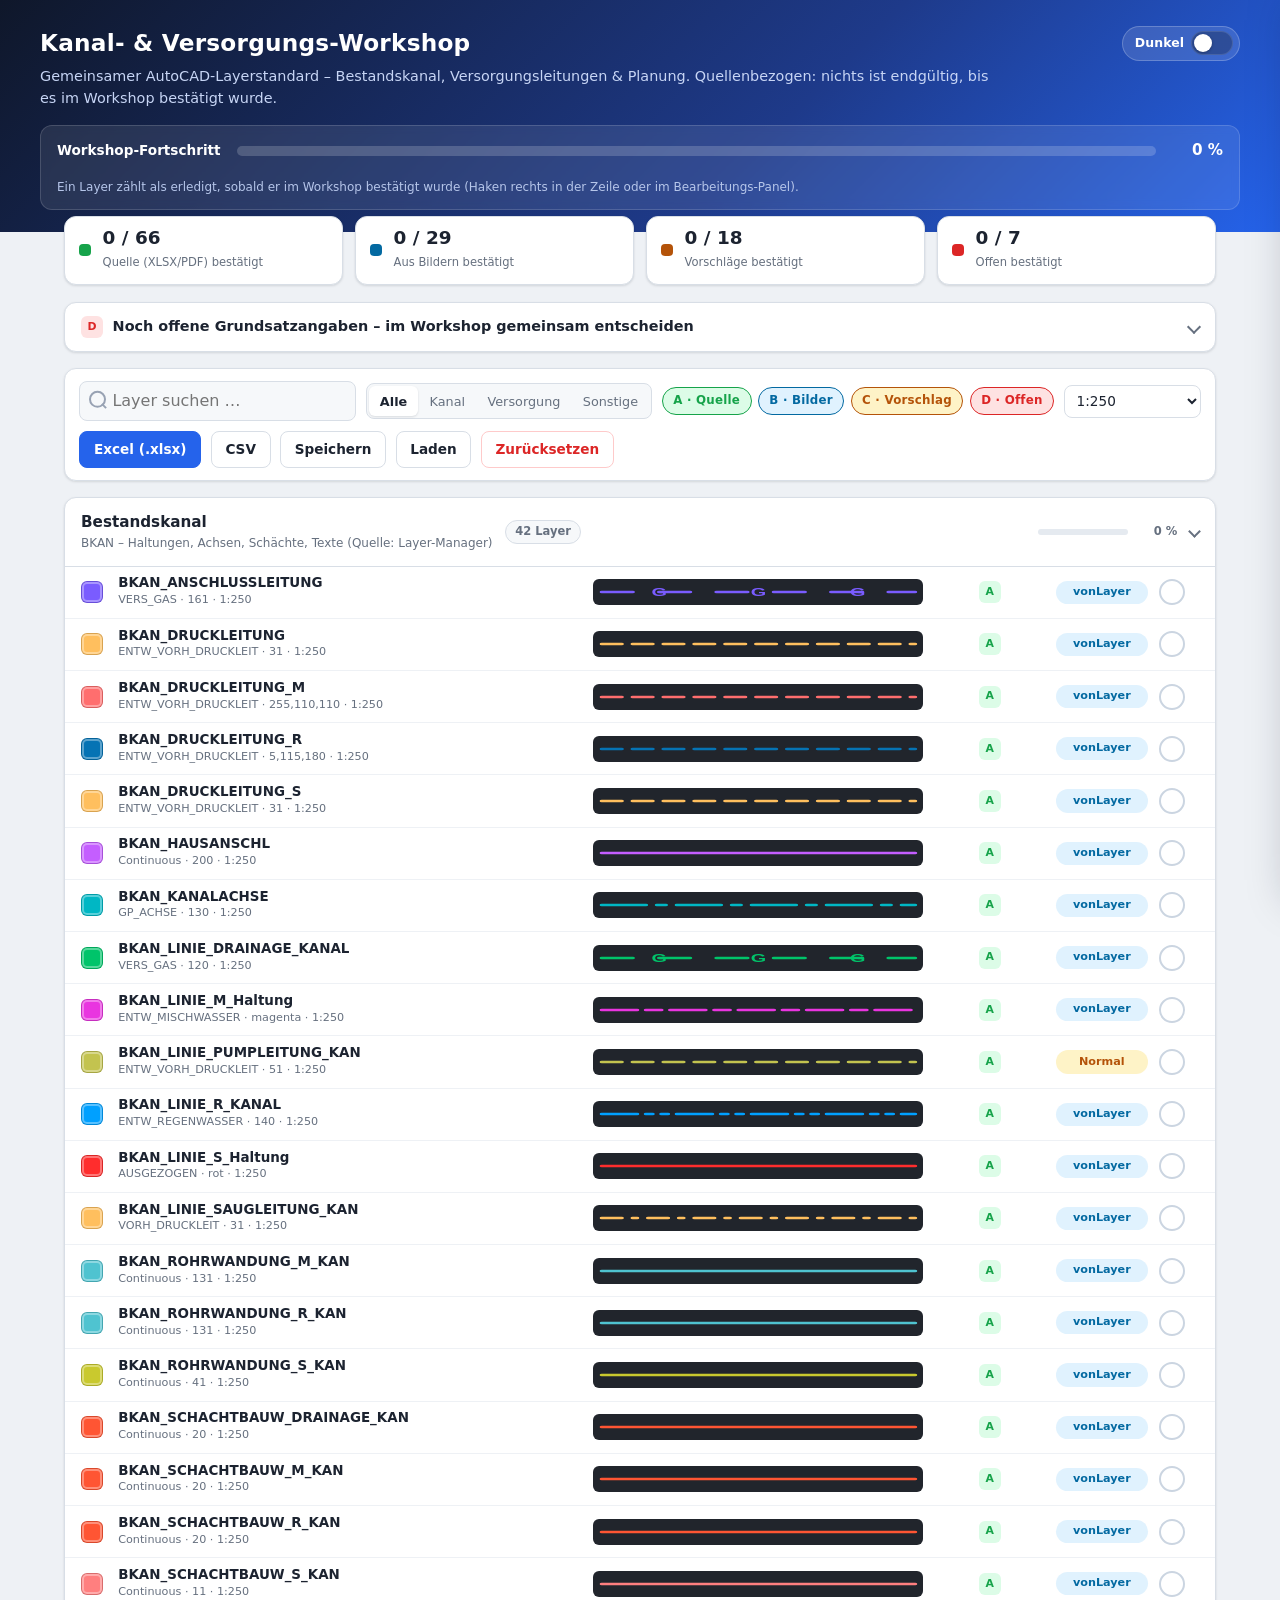
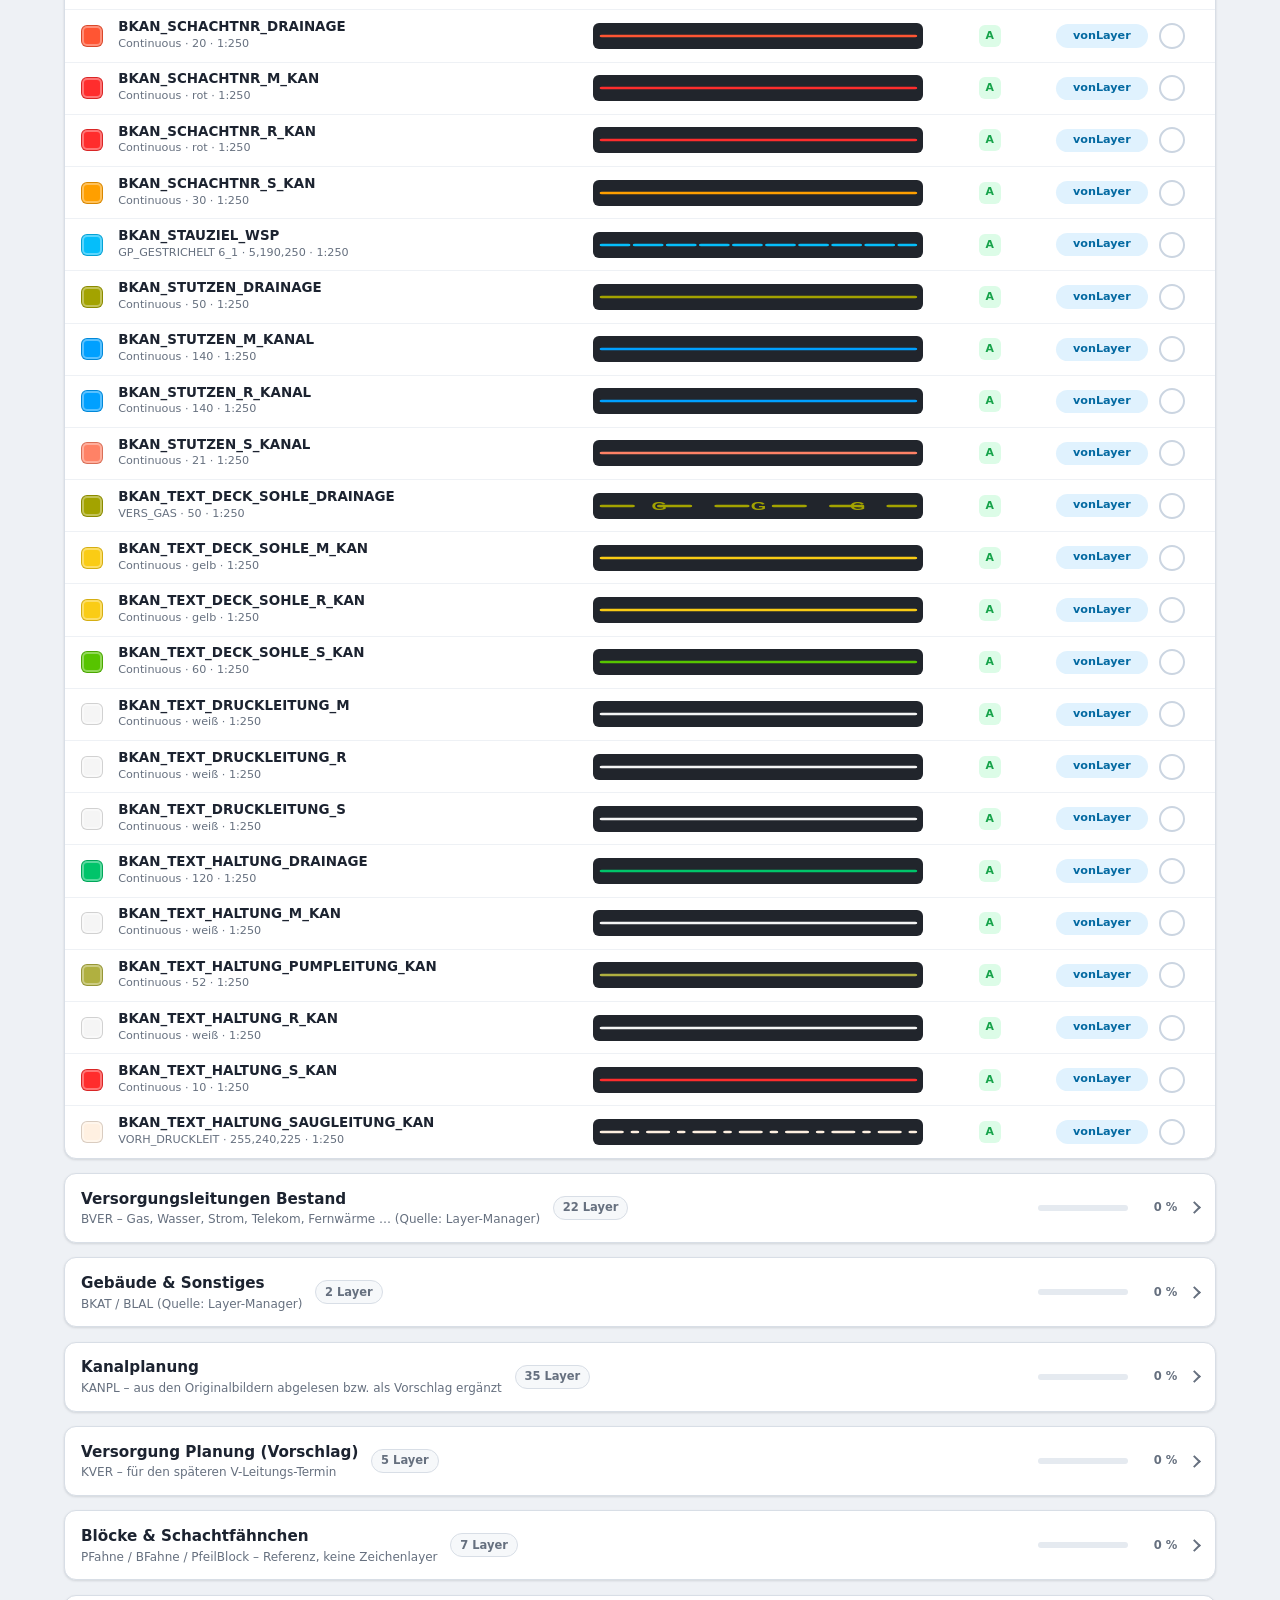
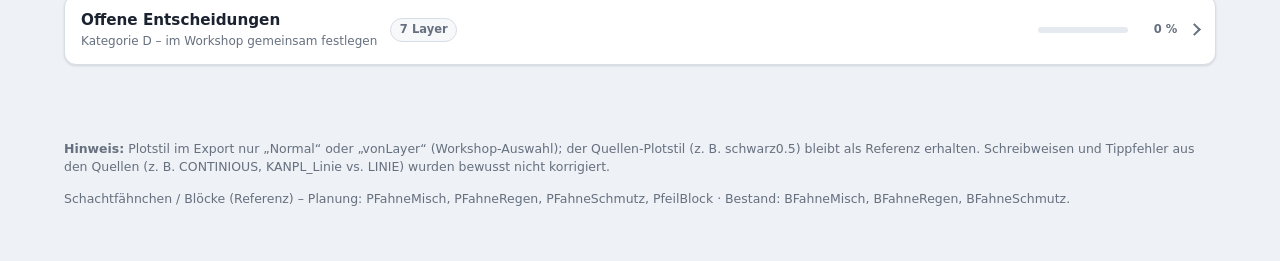
==== commit d8b40eb9: "Add dark mode toggle with persisted theme preference Header switch flips between light and dark them" ====
--- a/index.html
+++ b/index.html
@@ -5,6 +5,18 @@
   <meta name="viewport" content="width=device-width, initial-scale=1.0">
   <title>Kanal- &amp; Versorgungs-Workshop – Layereigenschaften</title>
   <script src="https://cdn.sheetjs.com/xlsx-0.20.3/package/dist/xlsx.full.min.js"></script>
+  <script>
+    /* Theme früh setzen, damit kein Aufblitzen entsteht */
+    (function () {
+      try {
+        var t = localStorage.getItem("kanal-workshop-theme");
+        if (!t) t = window.matchMedia("(prefers-color-scheme: dark)").matches ? "dark" : "light";
+        document.documentElement.setAttribute("data-theme", t === "dark" ? "dark" : "light");
+      } catch (_) {
+        document.documentElement.setAttribute("data-theme", "light");
+      }
+    })();
+  </script>
   <style>
     :root {
       --bg: #eef1f5;
@@ -24,9 +36,65 @@
       --info: #0369a1;
       --info-soft: #e0f2fe;
       --cad-bg: #21252c;
+      --control: #ffffff;
+      --row-border: #eef1f5;
+      --row-hover: #f4f7ff;
+      --row-confirmed: #f7fdf9;
+      --row-confirmed-hover: #edfbf2;
+      --track: #e5eaf0;
+      --switch-off: #cbd5e1;
+      --search-icon: #98a2b3;
+      --drawer-close-hover: #e7ecf3;
+      --danger-border: #fecaca;
+      --header-grad: linear-gradient(135deg, #0f172a 0%, #1e3a8a 60%, #2563eb 100%);
+      --header-sub: #c7d5f5;
+      --header-hint: #b6c6ea;
+      --toast-bg: #0f172a;
+      --toast-fg: #ffffff;
       --radius: 12px;
       --shadow: 0 1px 3px rgba(16,24,40,.08), 0 1px 2px rgba(16,24,40,.05);
       --shadow-lg: 0 10px 30px rgba(16,24,40,.18);
+      --overlay: rgba(15,23,42,.35);
+      --complete-border: #86efac;
+    }
+    [data-theme="dark"] {
+      --bg: #0b1220;
+      --surface: #151c2c;
+      --surface-2: #1c2538;
+      --border: #2a3548;
+      --text: #e7ecf5;
+      --muted: #9aa6b8;
+      --accent: #60a5fa;
+      --accent-soft: #1e3a5f;
+      --ok: #4ade80;
+      --ok-soft: #143528;
+      --warn: #fbbf24;
+      --warn-soft: #3a2e12;
+      --danger: #f87171;
+      --danger-soft: #3a1c1c;
+      --info: #38bdf8;
+      --info-soft: #123247;
+      --cad-bg: #0a0d12;
+      --control: #1c2538;
+      --row-border: #222b3d;
+      --row-hover: #1a2740;
+      --row-confirmed: #12261c;
+      --row-confirmed-hover: #163222;
+      --track: #2a3548;
+      --switch-off: #3d4a60;
+      --search-icon: #7d8aa0;
+      --drawer-close-hover: #243047;
+      --danger-border: #7f1d1d;
+      --header-grad: linear-gradient(135deg, #060a14 0%, #0f1f46 55%, #1d4ed8 100%);
+      --header-sub: #a8b8e0;
+      --header-hint: #8fa0c8;
+      --toast-bg: #e7ecf5;
+      --toast-fg: #0b1220;
+      --shadow: 0 1px 3px rgba(0,0,0,.35), 0 1px 2px rgba(0,0,0,.25);
+      --shadow-lg: 0 14px 36px rgba(0,0,0,.45);
+      --overlay: rgba(0,0,0,.55);
+      --complete-border: #166534;
+      color-scheme: dark;
     }
     * { box-sizing: border-box; }
     html { scroll-behavior: smooth; }
@@ -36,17 +104,65 @@
       background: var(--bg);
       color: var(--text);
       line-height: 1.5;
+      transition: background .25s ease, color .2s ease;
     }
 
     /* ---------- Header ---------- */
     header {
-      background: linear-gradient(135deg, #0f172a 0%, #1e3a8a 60%, #2563eb 100%);
+      background: var(--header-grad);
       color: #fff;
       padding: 1.6rem 1.5rem 1.4rem;
     }
     .header-inner { max-width: 1200px; margin: 0 auto; }
-    header h1 { margin: 0 0 .3rem; font-size: 1.45rem; font-weight: 650; letter-spacing: .01em; }
-    header p { margin: 0 0 1rem; color: #c7d5f5; font-size: .9rem; max-width: 60rem; }
+    .header-top {
+      display: flex; align-items: flex-start; justify-content: space-between;
+      gap: 1rem; margin-bottom: .35rem;
+    }
+    header h1 { margin: 0; font-size: 1.45rem; font-weight: 650; letter-spacing: .01em; }
+    header p { margin: 0 0 1rem; color: var(--header-sub); font-size: .9rem; max-width: 60rem; }
+
+    /* Theme toggle */
+    .theme-toggle {
+      display: inline-flex; align-items: center; gap: .45rem;
+      flex-shrink: 0;
+      background: rgba(255,255,255,.12);
+      border: 1px solid rgba(255,255,255,.22);
+      border-radius: 999px;
+      padding: .28rem .35rem .28rem .7rem;
+      cursor: pointer;
+      color: #fff;
+      font: inherit;
+      font-size: .78rem;
+      font-weight: 600;
+      transition: background .15s, transform .12s;
+      user-select: none;
+    }
+    .theme-toggle:hover { background: rgba(255,255,255,.2); transform: translateY(-1px); }
+    .theme-toggle:active { transform: translateY(0); }
+    .theme-toggle .theme-label { letter-spacing: .01em; }
+    .theme-knob {
+      width: 42px; height: 24px; border-radius: 999px;
+      background: rgba(0,0,0,.25);
+      position: relative; flex-shrink: 0;
+      box-shadow: inset 0 0 0 1px rgba(255,255,255,.12);
+    }
+    .theme-knob::before {
+      content: "";
+      position: absolute; top: 3px; left: 3px;
+      width: 18px; height: 18px; border-radius: 50%;
+      background: #fff;
+      box-shadow: 0 1px 3px rgba(0,0,0,.3);
+      transition: transform .25s cubic-bezier(.34,1.56,.64,1);
+    }
+    .theme-knob::after {
+      content: "☀";
+      position: absolute; top: 2px; left: 5px;
+      font-size: .72rem; line-height: 20px;
+      transition: opacity .2s;
+      pointer-events: none;
+    }
+    [data-theme="dark"] .theme-knob::before { transform: translateX(18px); background: #1e293b; }
+    [data-theme="dark"] .theme-knob::after { content: "☾"; left: 23px; color: #fbbf24; }
     .progress-wrap {
       display: flex; align-items: center; gap: 1rem; flex-wrap: wrap;
       background: rgba(255,255,255,.09);
@@ -68,7 +184,7 @@
       transition: width .5s cubic-bezier(.22,1,.36,1);
     }
     .progress-pct { font-size: .95rem; font-weight: 700; min-width: 3.2rem; text-align: right; }
-    .progress-hint { font-size: .75rem; color: #b6c6ea; width: 100%; }
+    .progress-hint { font-size: .75rem; color: var(--header-hint); width: 100%; }
 
     /* ---------- Stat chips ---------- */
     .stats {
@@ -115,36 +231,39 @@
     .search-box::before {
       content: ""; position: absolute; left: .6rem; top: 50%;
       width: 13px; height: 13px; transform: translateY(-60%);
-      border: 2px solid #98a2b3; border-radius: 50%;
+      border: 2px solid var(--search-icon); border-radius: 50%;
     }
     .search-box::after {
       content: ""; position: absolute; left: 1.35rem; top: 60%;
-      width: 6px; height: 2px; background: #98a2b3;
+      width: 6px; height: 2px; background: var(--search-icon);
       transform: rotate(45deg);
     }
+    .search-box input { color: var(--text); }
     .seg { display: inline-flex; background: var(--surface-2); border: 1px solid var(--border); border-radius: 8px; padding: 2px; }
     .seg button {
       font: inherit; font-size: .8rem; border: 0; background: transparent;
       padding: .32rem .7rem; border-radius: 6px; cursor: pointer; color: var(--muted);
       transition: background .15s, color .15s;
     }
-    .seg button.on { background: #fff; color: var(--text); font-weight: 600; box-shadow: var(--shadow); }
+    .seg button.on { background: var(--control); color: var(--text); font-weight: 600; box-shadow: var(--shadow); }
     .toolbar select {
       font: inherit; font-size: .85rem;
-      padding: .4rem .5rem; border: 1px solid var(--border); border-radius: 8px; background: #fff;
+      padding: .4rem .5rem; border: 1px solid var(--border); border-radius: 8px;
+      background: var(--control); color: var(--text);
     }
     .btn {
       font: inherit; font-size: .85rem; font-weight: 600;
       padding: .45rem .85rem; border-radius: 8px; cursor: pointer;
-      border: 1px solid var(--border); background: #fff; color: var(--text);
+      border: 1px solid var(--border); background: var(--control); color: var(--text);
       transition: transform .12s ease, box-shadow .12s ease, background .15s;
     }
     .btn:hover { transform: translateY(-1px); box-shadow: var(--shadow); }
     .btn:active { transform: translateY(0); }
     .btn-primary { background: var(--accent); border-color: var(--accent); color: #fff; }
-    .btn-primary:hover { background: #1d4ed8; }
+    [data-theme="dark"] .btn-primary { color: #0b1220; }
+    .btn-primary:hover { filter: brightness(1.08); }
     .btn-ghost { background: transparent; }
-    .btn-danger { color: var(--danger); border-color: #fecaca; }
+    .btn-danger { color: var(--danger); border-color: var(--danger-border); }
     .btn-danger:hover { background: var(--danger-soft); }
 
     /* ---------- Category chips ---------- */
@@ -189,7 +308,7 @@
       margin-bottom: .9rem; overflow: hidden;
       transition: border-color .3s;
     }
-    .group.complete { border-color: #86efac; }
+    .group.complete { border-color: var(--complete-border); }
     .group-head {
       display: flex; align-items: center; gap: .8rem;
       padding: .85rem 1rem; cursor: pointer; user-select: none;
@@ -205,7 +324,7 @@
     .group-progress {
       margin-left: auto; display: flex; align-items: center; gap: .5rem; flex-shrink: 0;
     }
-    .mini-track { width: 90px; height: 6px; background: #e5eaf0; border-radius: 999px; overflow: hidden; }
+    .mini-track { width: 90px; height: 6px; background: var(--track); border-radius: 999px; overflow: hidden; }
     .mini-fill { height: 100%; background: linear-gradient(90deg,#34d399,#10b981); border-radius: 999px; transition: width .4s; }
     .mini-pct { font-size: .72rem; font-weight: 700; color: var(--muted); min-width: 2.6rem; text-align: right; }
     .group-check {
@@ -229,15 +348,15 @@
       grid-template-columns: 26px minmax(180px,1.4fr) minmax(130px,1fr) 110px 92px 40px;
       gap: .7rem; align-items: center;
       padding: .55rem 1rem;
-      border-bottom: 1px solid #eef1f5;
+      border-bottom: 1px solid var(--row-border);
       cursor: pointer;
       transition: background .12s;
     }
     .layer-row:last-child { border-bottom: 0; }
-    .layer-row:hover { background: #f4f7ff; }
+    .layer-row:hover { background: var(--row-hover); }
     .layer-row.editing { background: var(--accent-soft); }
-    .layer-row.confirmed { background: #f7fdf9; }
-    .layer-row.confirmed:hover { background: #edfbf2; }
+    .layer-row.confirmed { background: var(--row-confirmed); }
+    .layer-row.confirmed:hover { background: var(--row-confirmed-hover); }
     .color-chip {
       width: 22px; height: 22px; border-radius: 6px;
       border: 1px solid rgba(0,0,0,.15);
@@ -269,7 +388,7 @@
     /* Confirm toggle in row */
     .confirm-btn {
       width: 26px; height: 26px; border-radius: 50%;
-      border: 2px solid #cbd5e1; background: #fff;
+      border: 2px solid var(--switch-off); background: var(--control);
       cursor: pointer; display: flex; align-items: center; justify-content: center;
       font-size: .85rem; font-weight: 800; color: transparent;
       transition: all .18s cubic-bezier(.34,1.56,.64,1);
@@ -282,7 +401,7 @@
 
     /* ---------- Drawer ---------- */
     .overlay {
-      position: fixed; inset: 0; background: rgba(15,23,42,.35);
+      position: fixed; inset: 0; background: var(--overlay);
       opacity: 0; pointer-events: none; transition: opacity .25s; z-index: 40;
     }
     .overlay.show { opacity: 1; pointer-events: auto; }
@@ -308,14 +427,14 @@
       font-size: 1.3rem; line-height: 1; color: var(--muted); padding: .2rem .4rem;
       border-radius: 6px; flex-shrink: 0;
     }
-    .drawer-close:hover { background: #e7ecf3; color: var(--text); }
+    .drawer-close:hover { background: var(--drawer-close-hover); color: var(--text); }
     .drawer-body { padding: 1rem 1.2rem 2rem; overflow-y: auto; flex: 1; }
     .field { margin-bottom: .95rem; }
     .field label { display: block; font-size: .75rem; font-weight: 700; color: var(--muted); margin-bottom: .3rem; letter-spacing: .02em; text-transform: uppercase; }
     .field input[type="text"], .field textarea, .field select {
       width: 100%; font: inherit; font-size: .88rem;
       padding: .45rem .6rem; border: 1px solid var(--border); border-radius: 8px;
-      background: #fff;
+      background: var(--control); color: var(--text);
     }
     .field textarea { resize: vertical; min-height: 54px; }
     .swatches { display: flex; gap: .35rem; flex-wrap: wrap; margin-top: .45rem; }
@@ -334,7 +453,7 @@
     .switch { position: relative; width: 38px; height: 22px; flex-shrink: 0; }
     .switch input { opacity: 0; width: 100%; height: 100%; margin: 0; cursor: pointer; position: absolute; z-index: 2; }
     .switch .track {
-      position: absolute; inset: 0; border-radius: 999px; background: #cbd5e1; transition: background .18s;
+      position: absolute; inset: 0; border-radius: 999px; background: var(--switch-off); transition: background .18s;
     }
     .switch .thumb {
       position: absolute; top: 3px; left: 3px; width: 16px; height: 16px;
@@ -348,7 +467,7 @@
       flex: 1; font: inherit; font-size: .82rem; border: 0; background: transparent;
       padding: .4rem .3rem; border-radius: 6px; cursor: pointer; color: var(--muted); font-weight: 600;
     }
-    .seg-field button.on { background: #fff; color: var(--text); box-shadow: var(--shadow); }
+    .seg-field button.on { background: var(--control); color: var(--text); box-shadow: var(--shadow); }
     .range-row { display: flex; align-items: center; gap: .7rem; }
     .range-row input[type="range"] { flex: 1; accent-color: var(--accent); }
     .range-val { font-size: .85rem; font-weight: 700; min-width: 2.6rem; text-align: right; }
@@ -360,18 +479,19 @@
       width: 100%; margin-top: .4rem;
       font: inherit; font-size: .9rem; font-weight: 700;
       padding: .65rem; border-radius: 10px; cursor: pointer;
-      border: 2px solid var(--ok); background: #fff; color: var(--ok);
+      border: 2px solid var(--ok); background: var(--control); color: var(--ok);
       transition: all .15s;
     }
     .confirm-big:hover { background: var(--ok-soft); }
     .confirm-big.on { background: var(--ok); color: #fff; }
+    [data-theme="dark"] .confirm-big.on { color: #0b1220; }
     .drawer-nav { display: flex; gap: .5rem; padding: .8rem 1.2rem; border-top: 1px solid var(--border); background: var(--surface-2); }
     .drawer-nav .btn { flex: 1; }
 
     /* ---------- Toast ---------- */
     .toast {
       position: fixed; bottom: 1.2rem; left: 50%; transform: translate(-50%, 20px);
-      background: #0f172a; color: #fff; font-size: .85rem; font-weight: 600;
+      background: var(--toast-bg); color: var(--toast-fg); font-size: .85rem; font-weight: 600;
       padding: .6rem 1.1rem; border-radius: 999px; box-shadow: var(--shadow-lg);
       opacity: 0; pointer-events: none; transition: all .3s cubic-bezier(.22,1,.36,1);
       z-index: 60;
@@ -391,7 +511,13 @@
 <body>
   <header>
     <div class="header-inner">
-      <h1>Kanal- &amp; Versorgungs-Workshop</h1>
+      <div class="header-top">
+        <h1>Kanal- &amp; Versorgungs-Workshop</h1>
+        <button type="button" class="theme-toggle" id="themeToggle" aria-label="Darstellung umschalten" title="Hell / Dunkel umschalten">
+          <span class="theme-label" id="themeLabel">Dunkel</span>
+          <span class="theme-knob" aria-hidden="true"></span>
+        </button>
+      </div>
       <p>Gemeinsamer AutoCAD-Layerstandard – Bestandskanal, Versorgungsleitungen &amp; Planung.
          Quellenbezogen: nichts ist endgültig, bis es im Workshop bestätigt wurde.</p>
       <div class="progress-wrap">
@@ -1190,6 +1316,26 @@
       toastTimer = setTimeout(() => t.classList.remove("show"), 2600);
     }
 
+    /* ================= Dark Mode ================= */
+    const THEME_KEY = "kanal-workshop-theme";
+    function currentTheme() {
+      return document.documentElement.getAttribute("data-theme") === "dark" ? "dark" : "light";
+    }
+    function applyTheme(theme) {
+      const t = theme === "dark" ? "dark" : "light";
+      document.documentElement.setAttribute("data-theme", t);
+      try { localStorage.setItem(THEME_KEY, t); } catch (_) {}
+      const label = document.getElementById("themeLabel");
+      if (label) label.textContent = t === "dark" ? "Hell" : "Dunkel";
+      const btn = document.getElementById("themeToggle");
+      if (btn) btn.setAttribute("aria-pressed", t === "dark" ? "true" : "false");
+    }
+    document.getElementById("themeToggle").addEventListener("click", () => {
+      applyTheme(currentTheme() === "dark" ? "light" : "dark");
+      showToast(currentTheme() === "dark" ? "Dark Mode aktiv" : "Light Mode aktiv");
+    });
+    applyTheme(currentTheme());
+
     /* ================= Start ================= */
     initLayers();
     try {
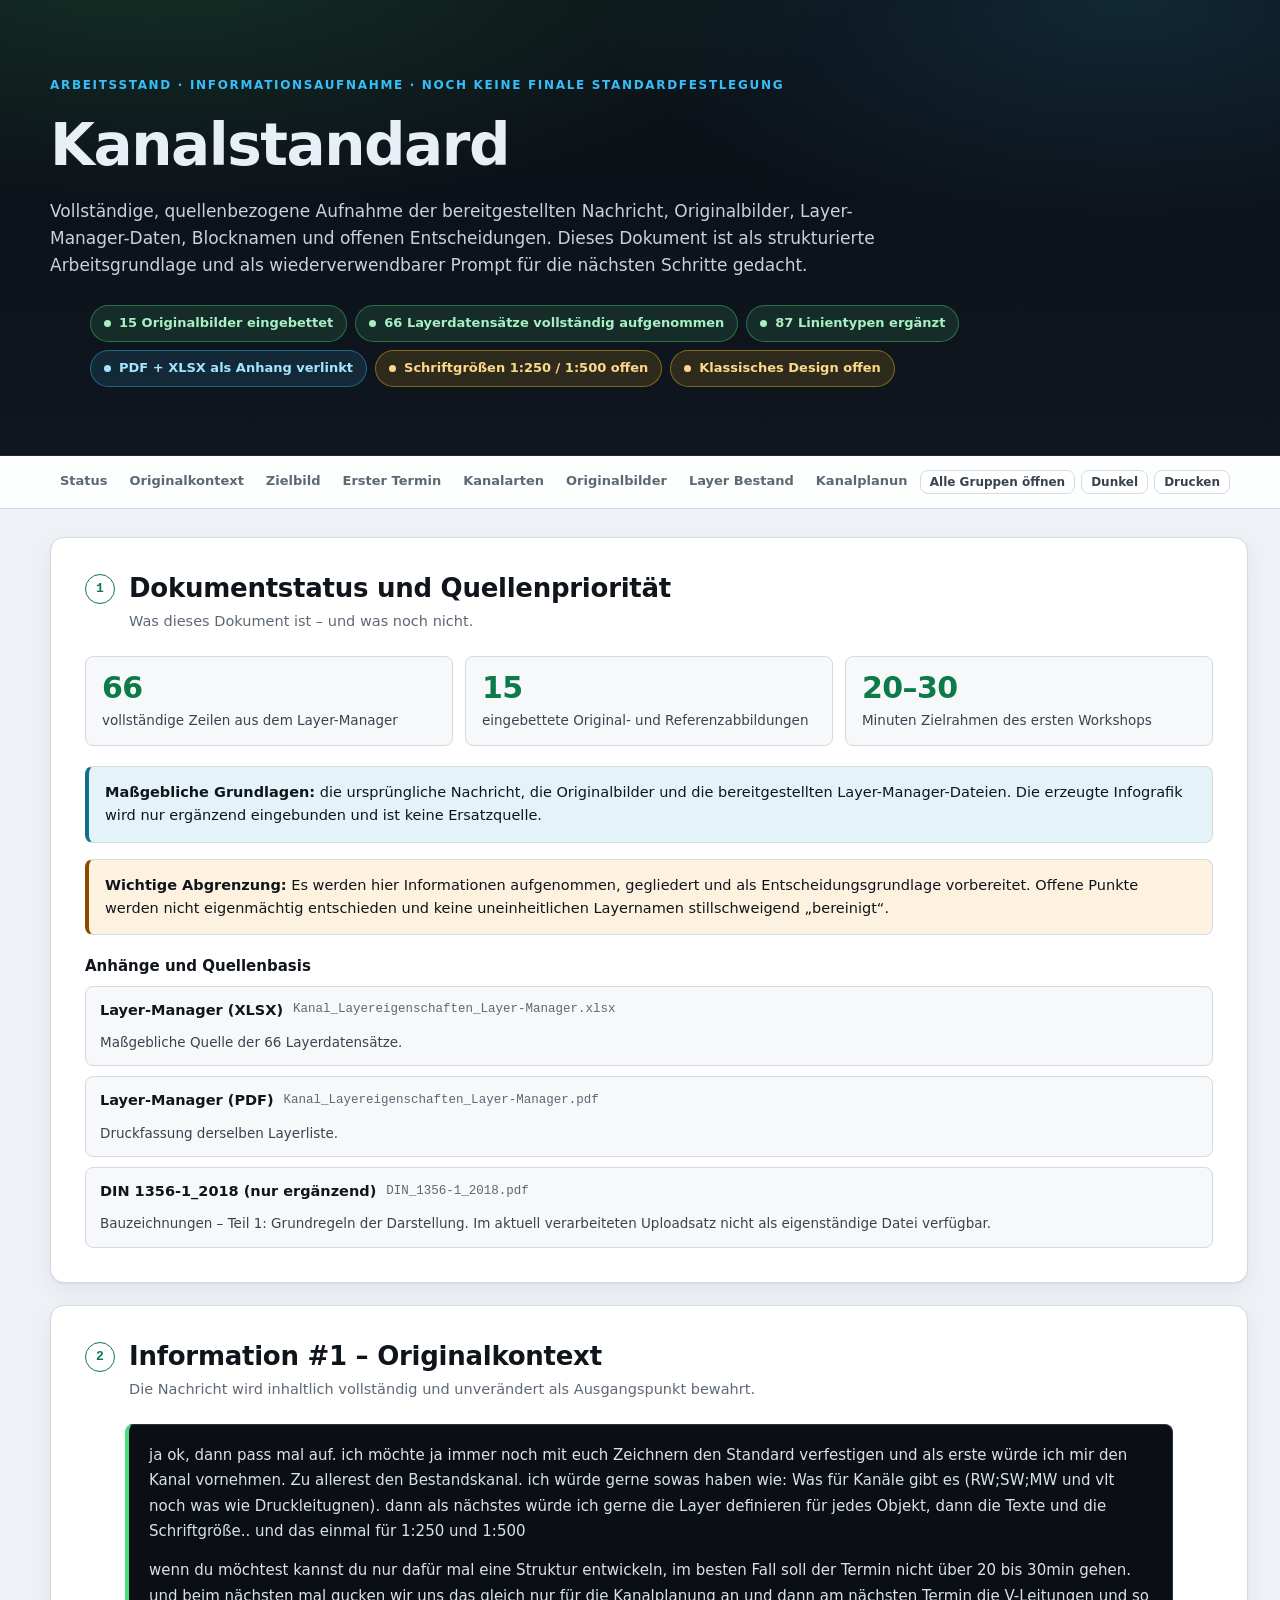
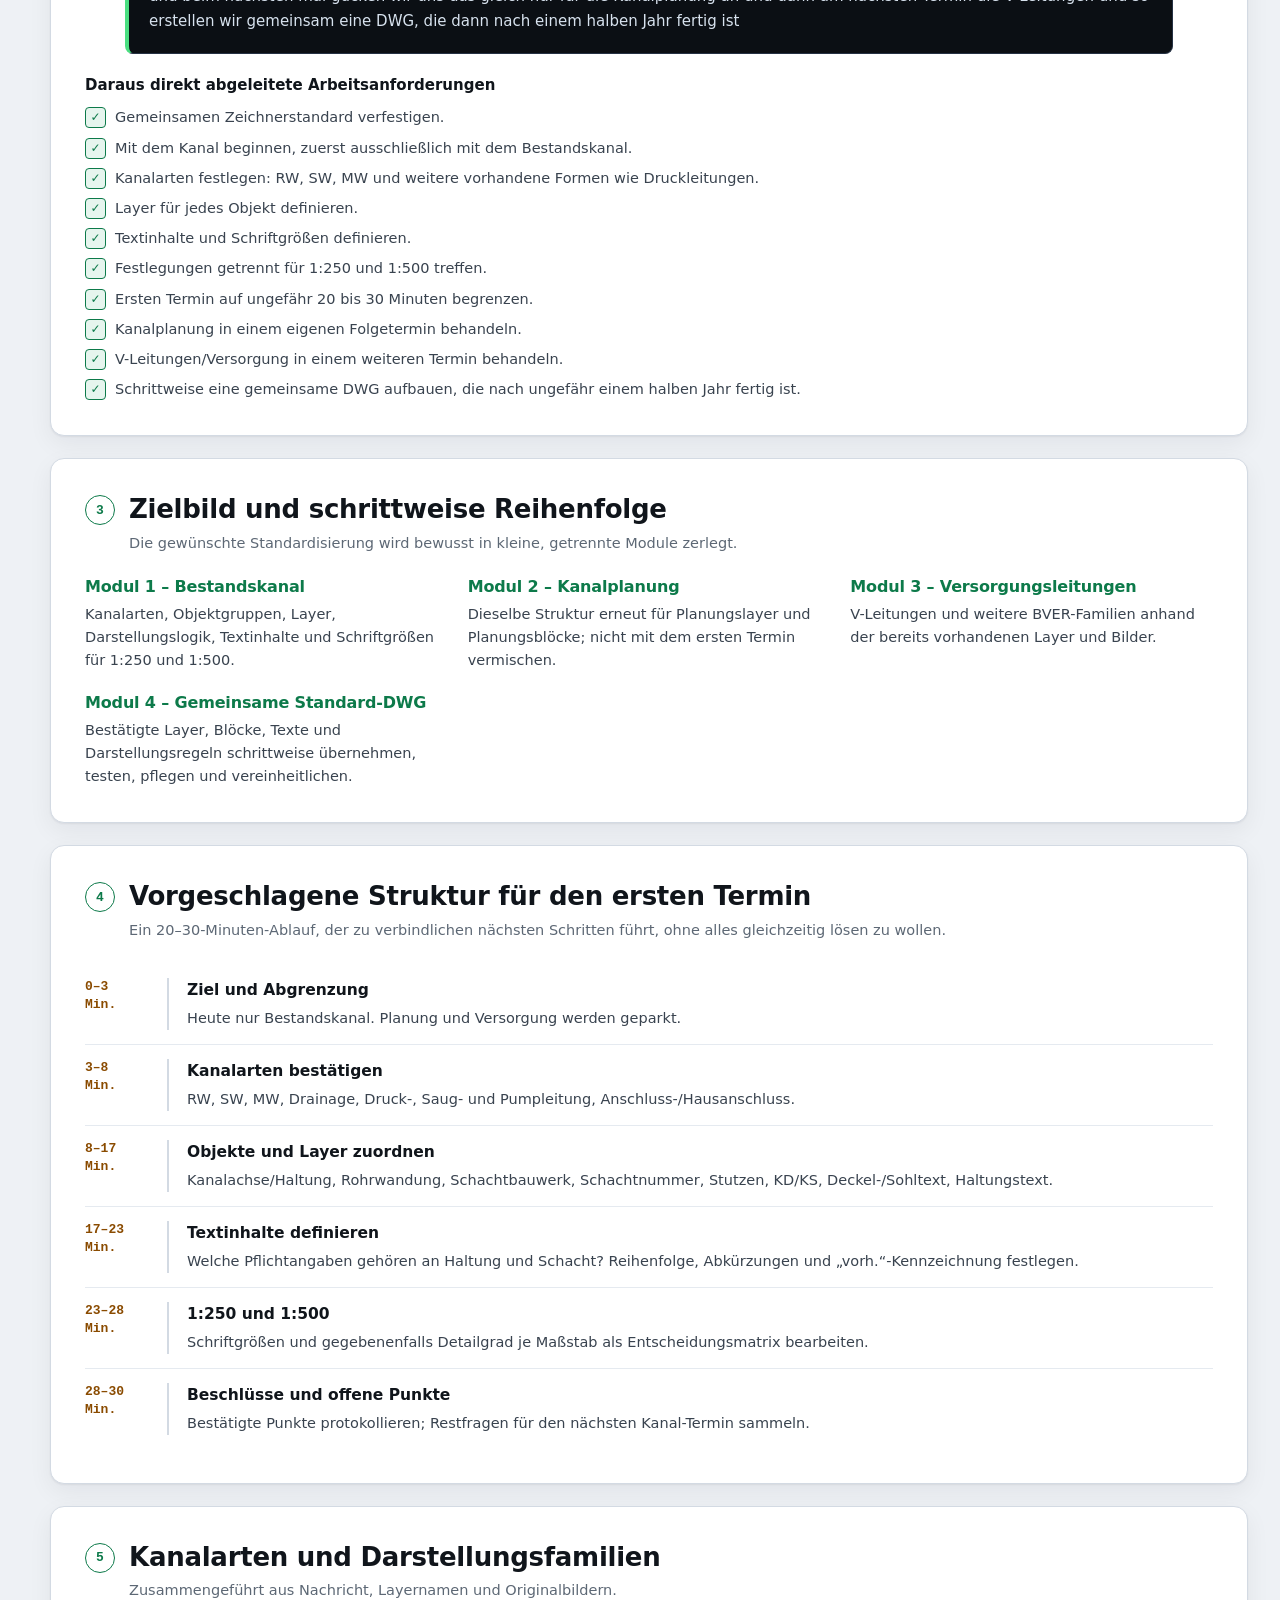
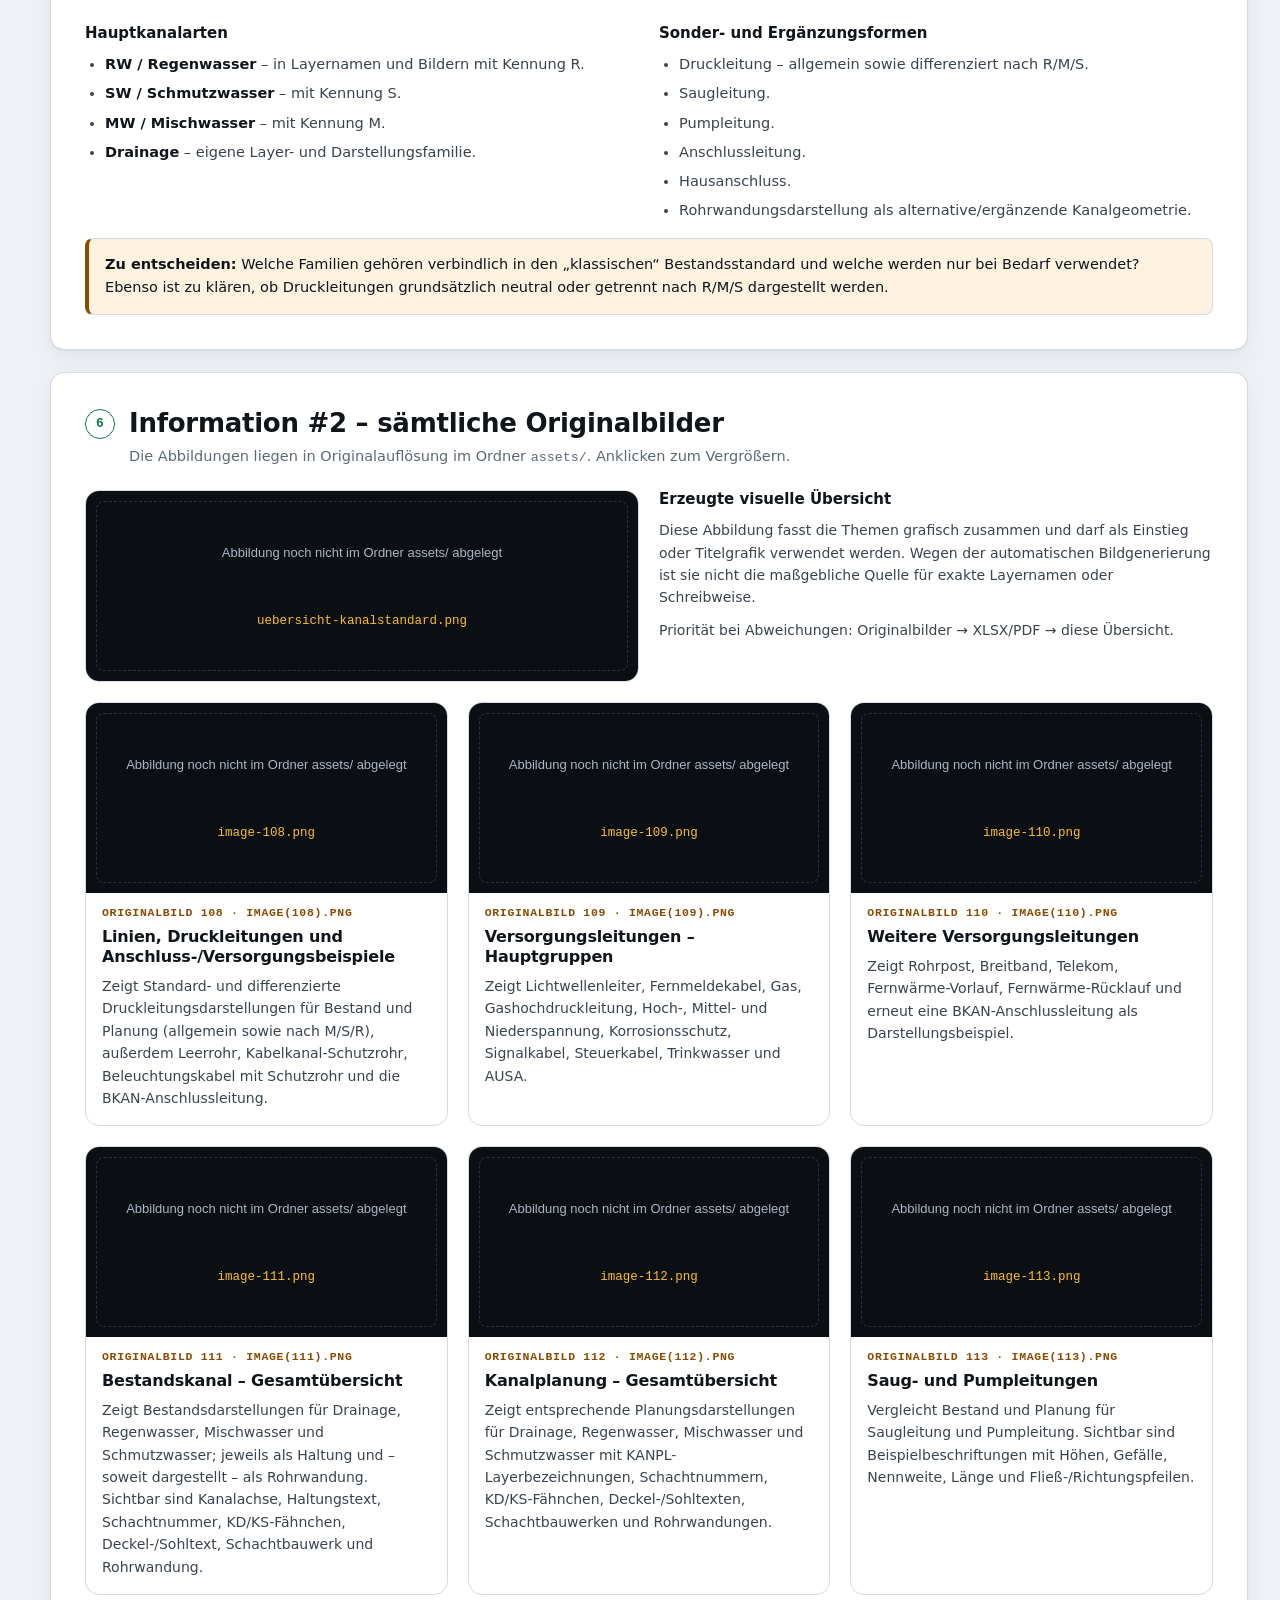
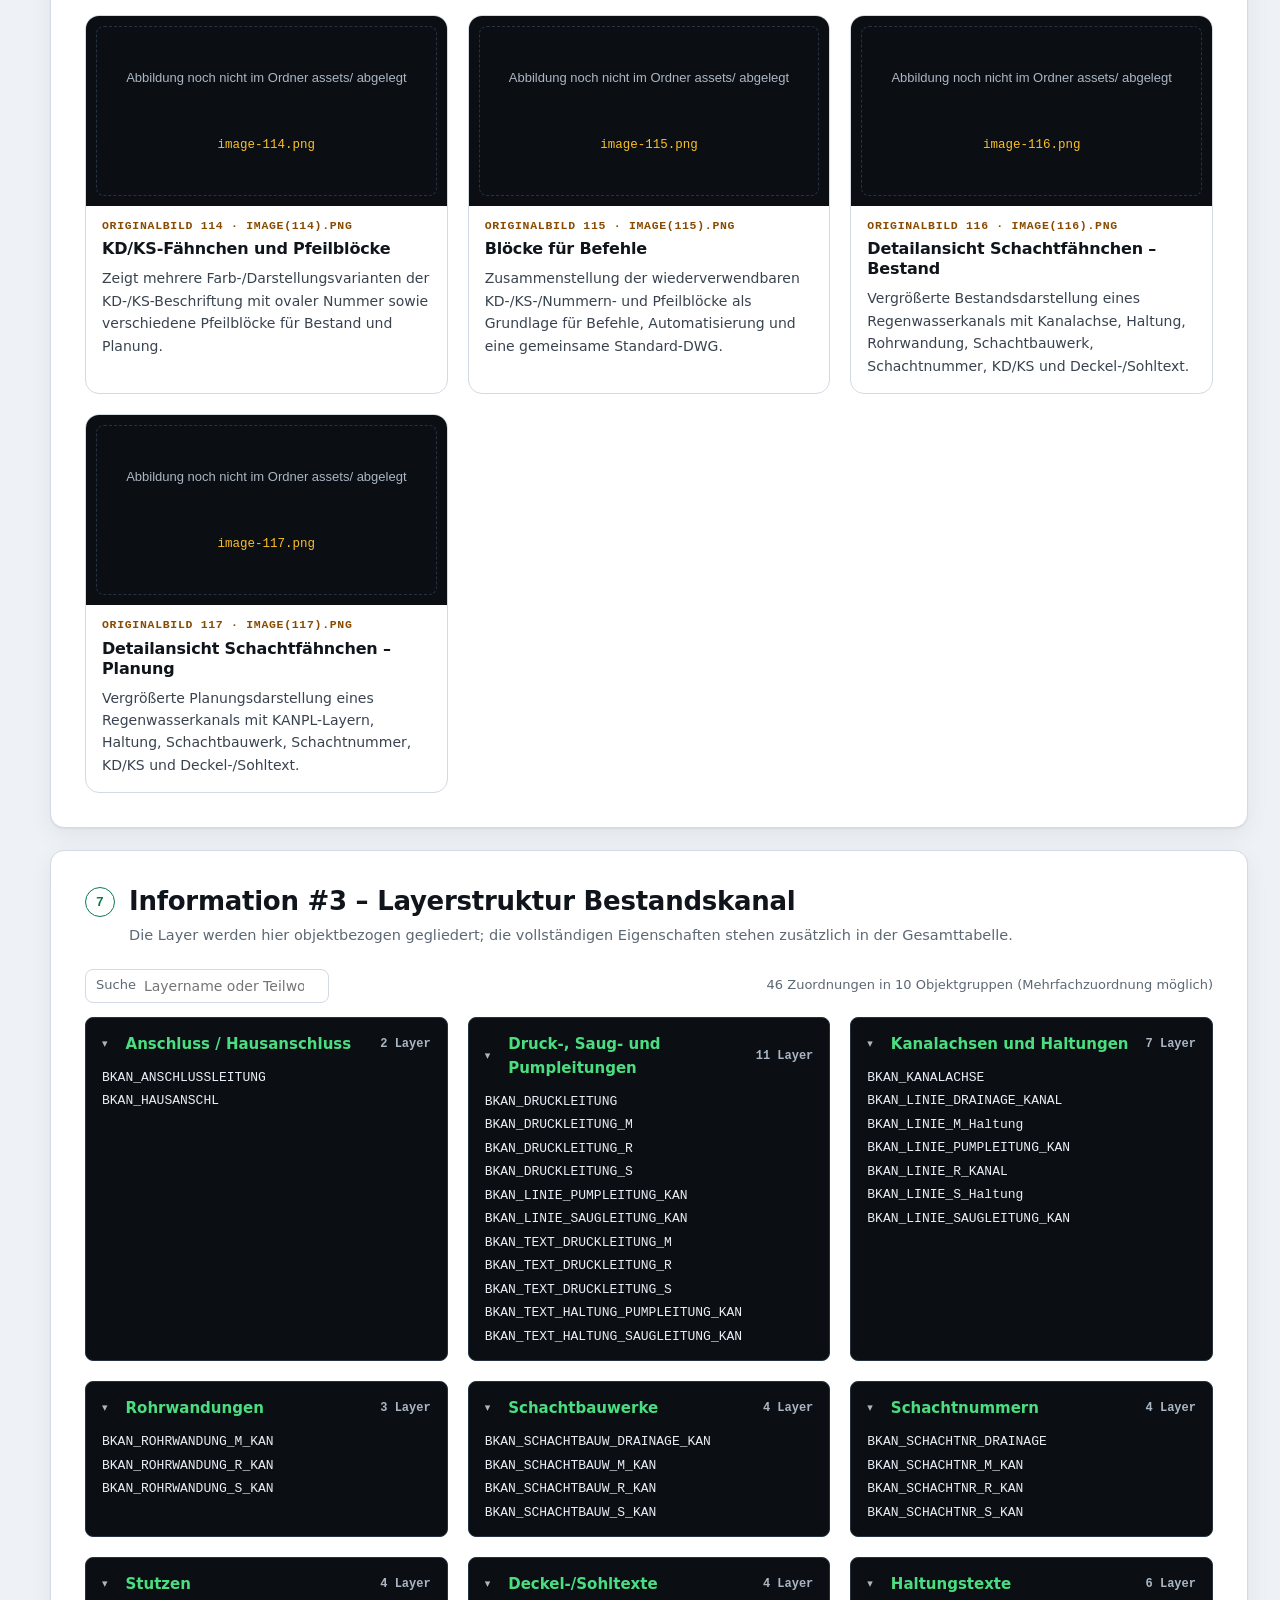
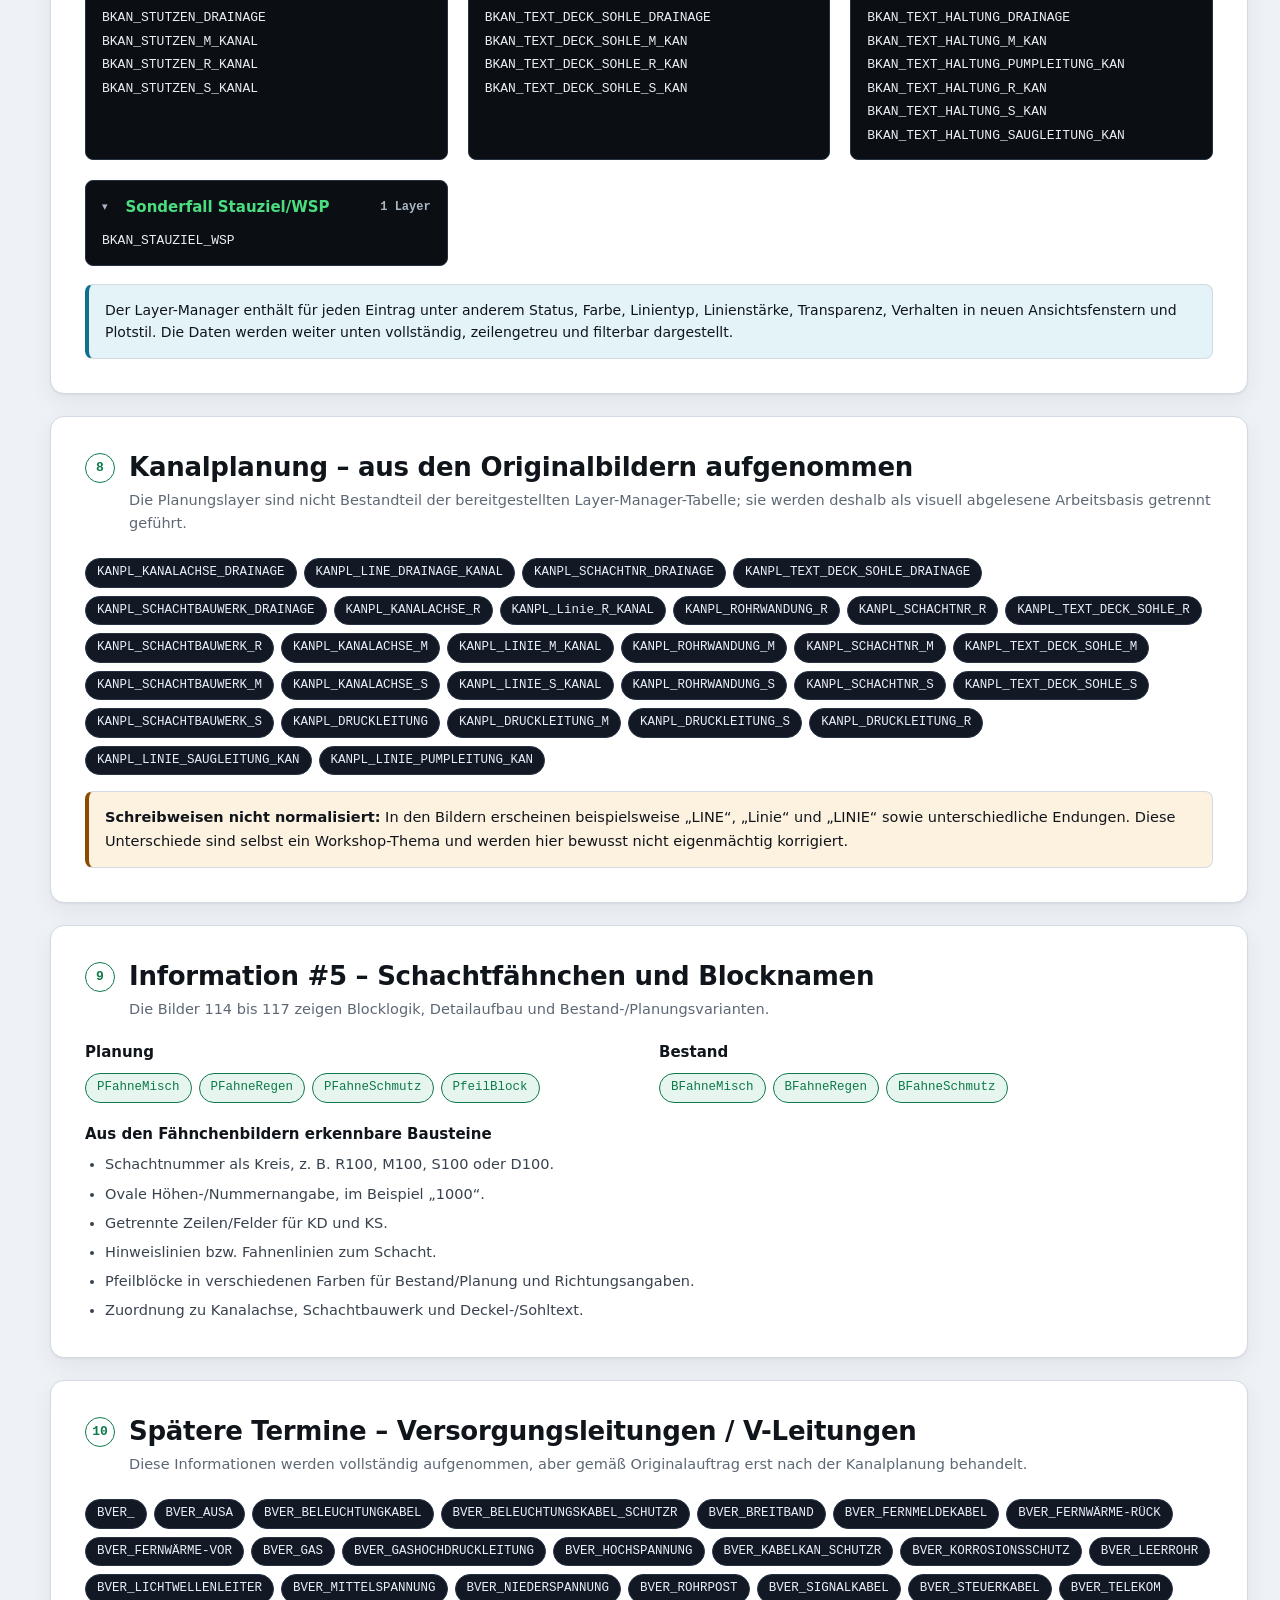
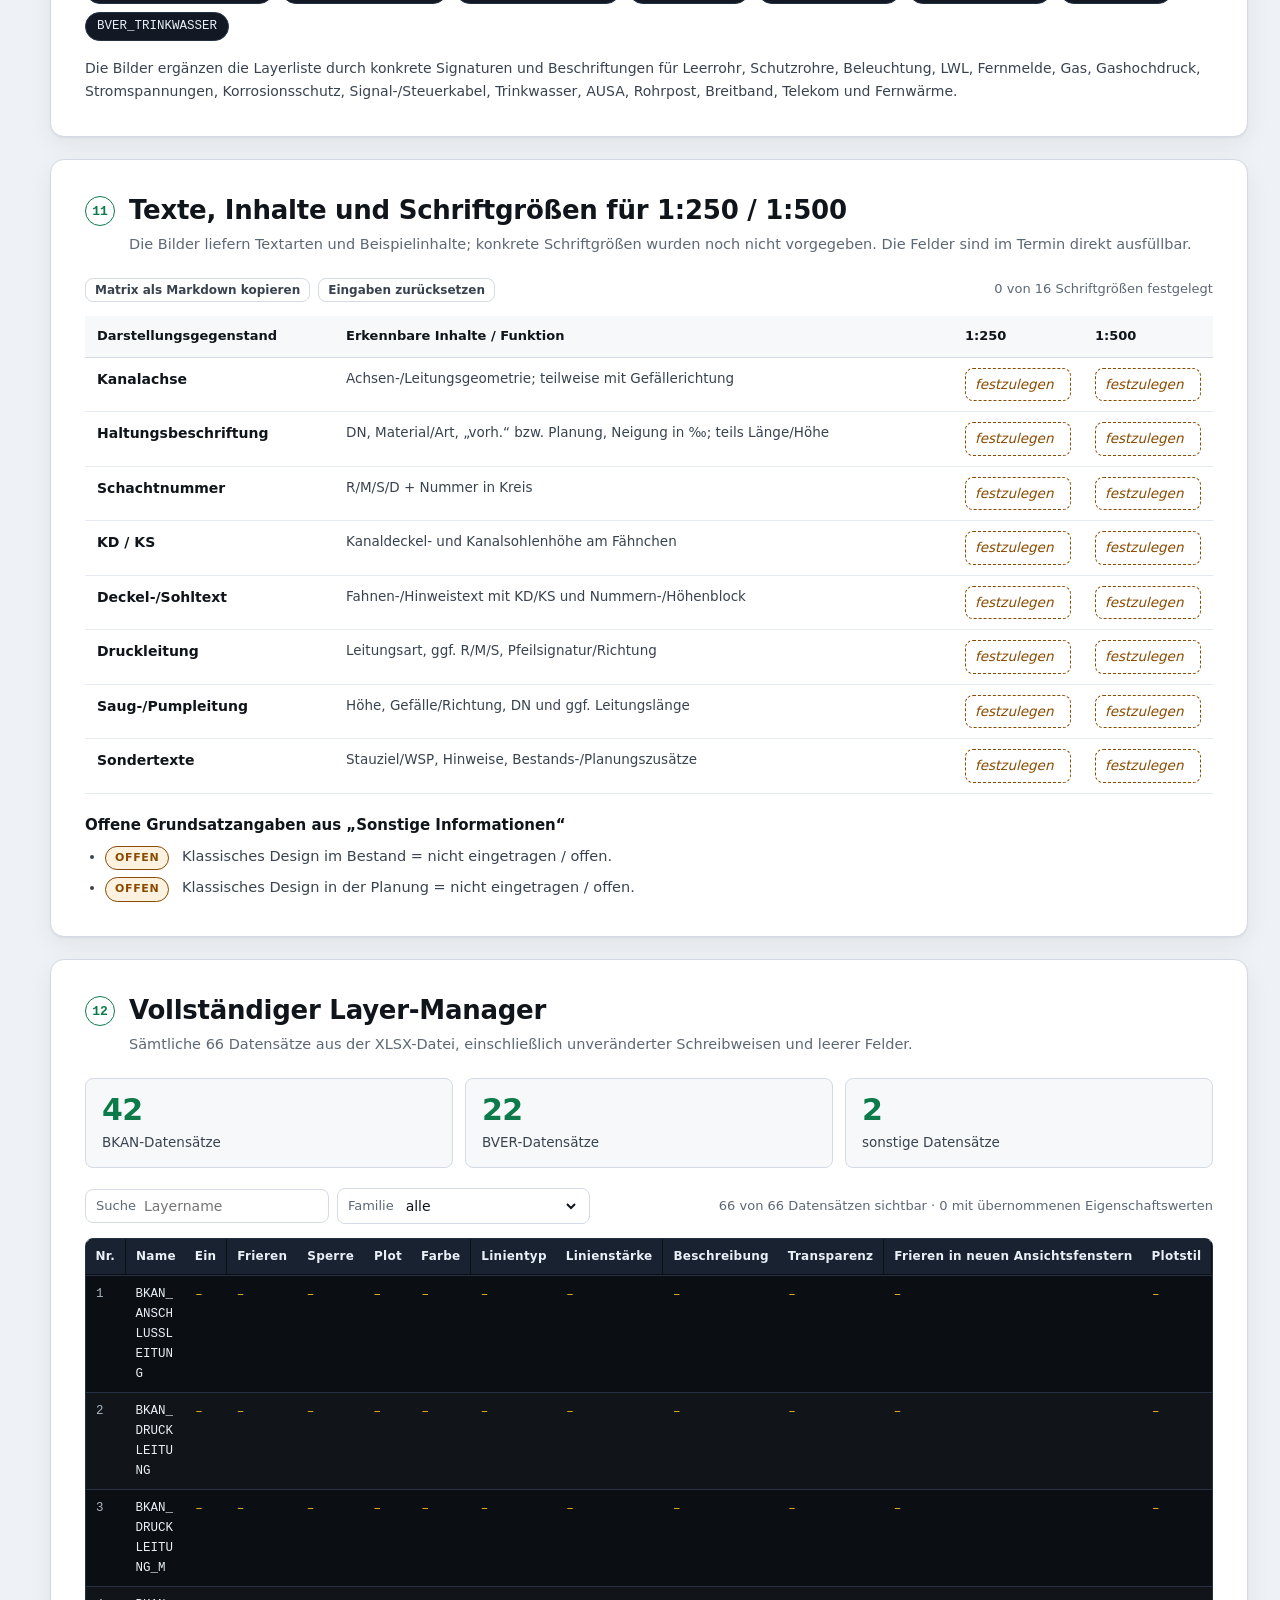
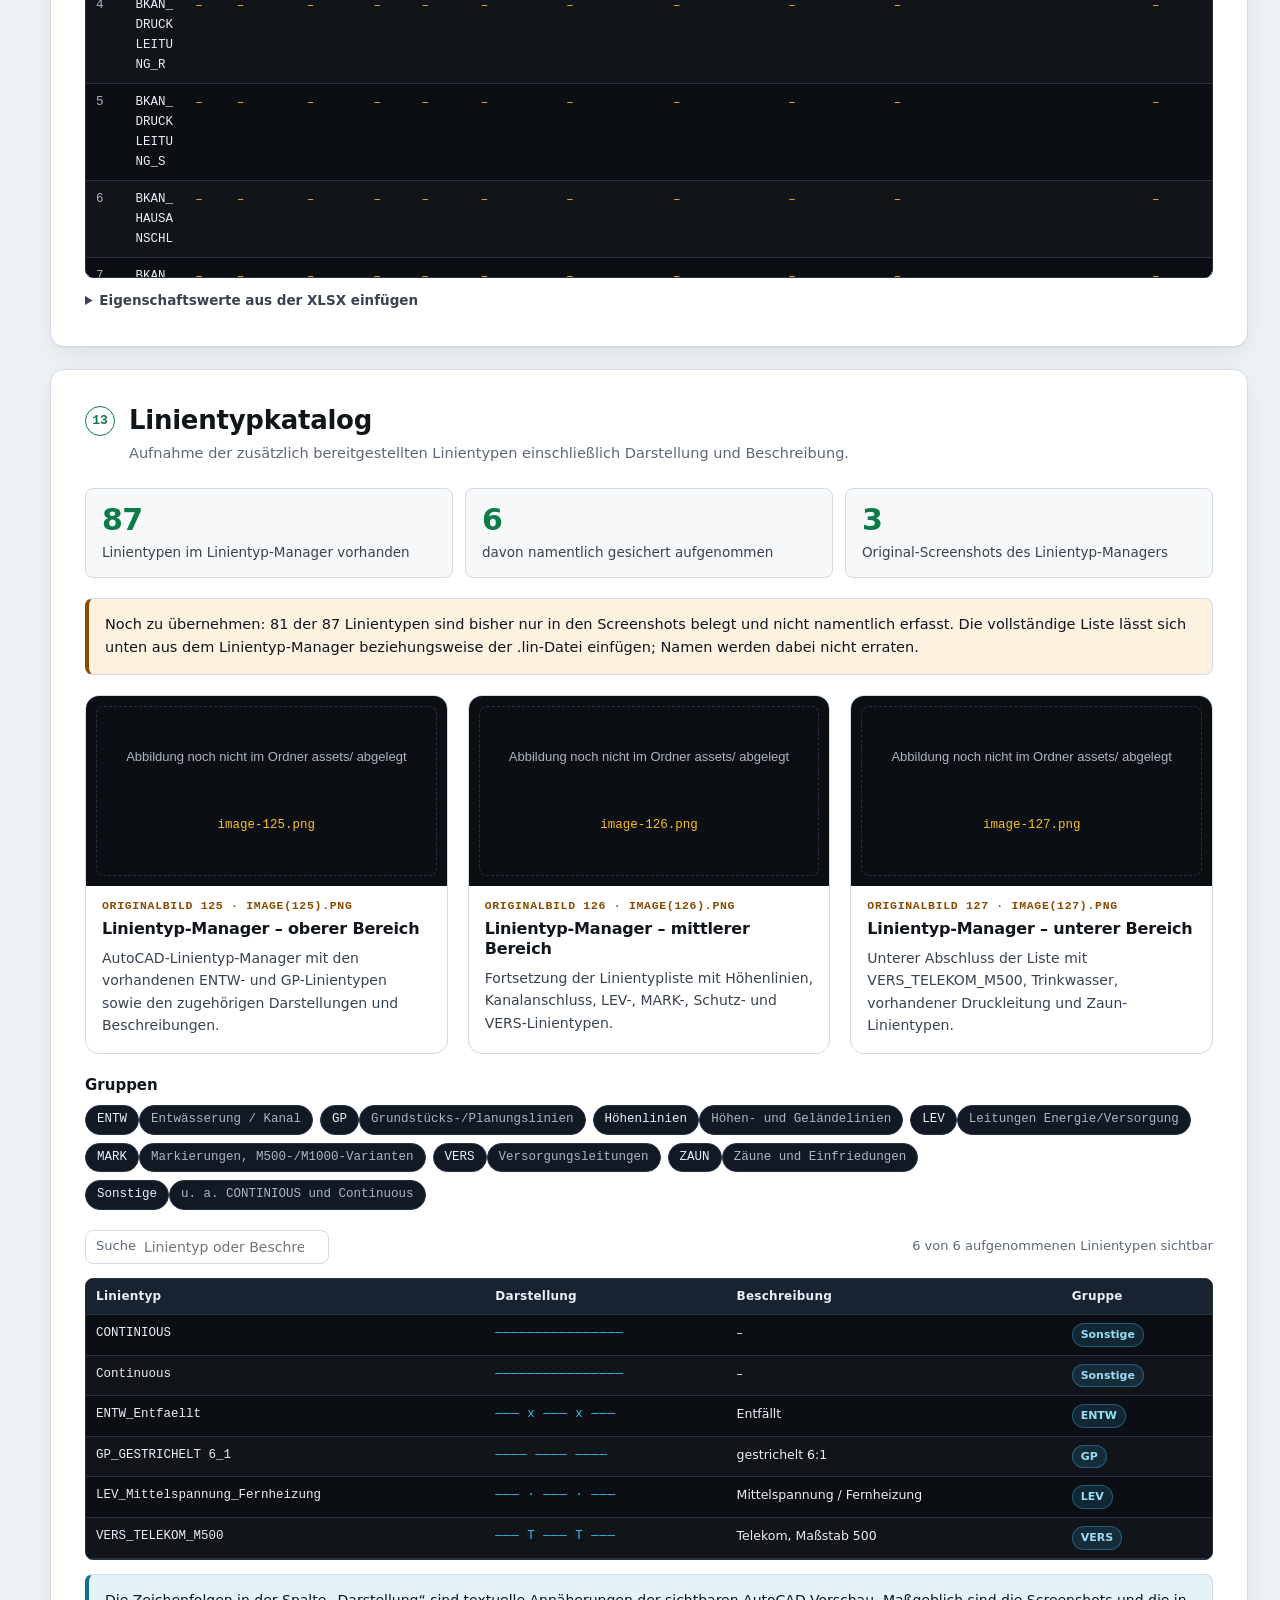
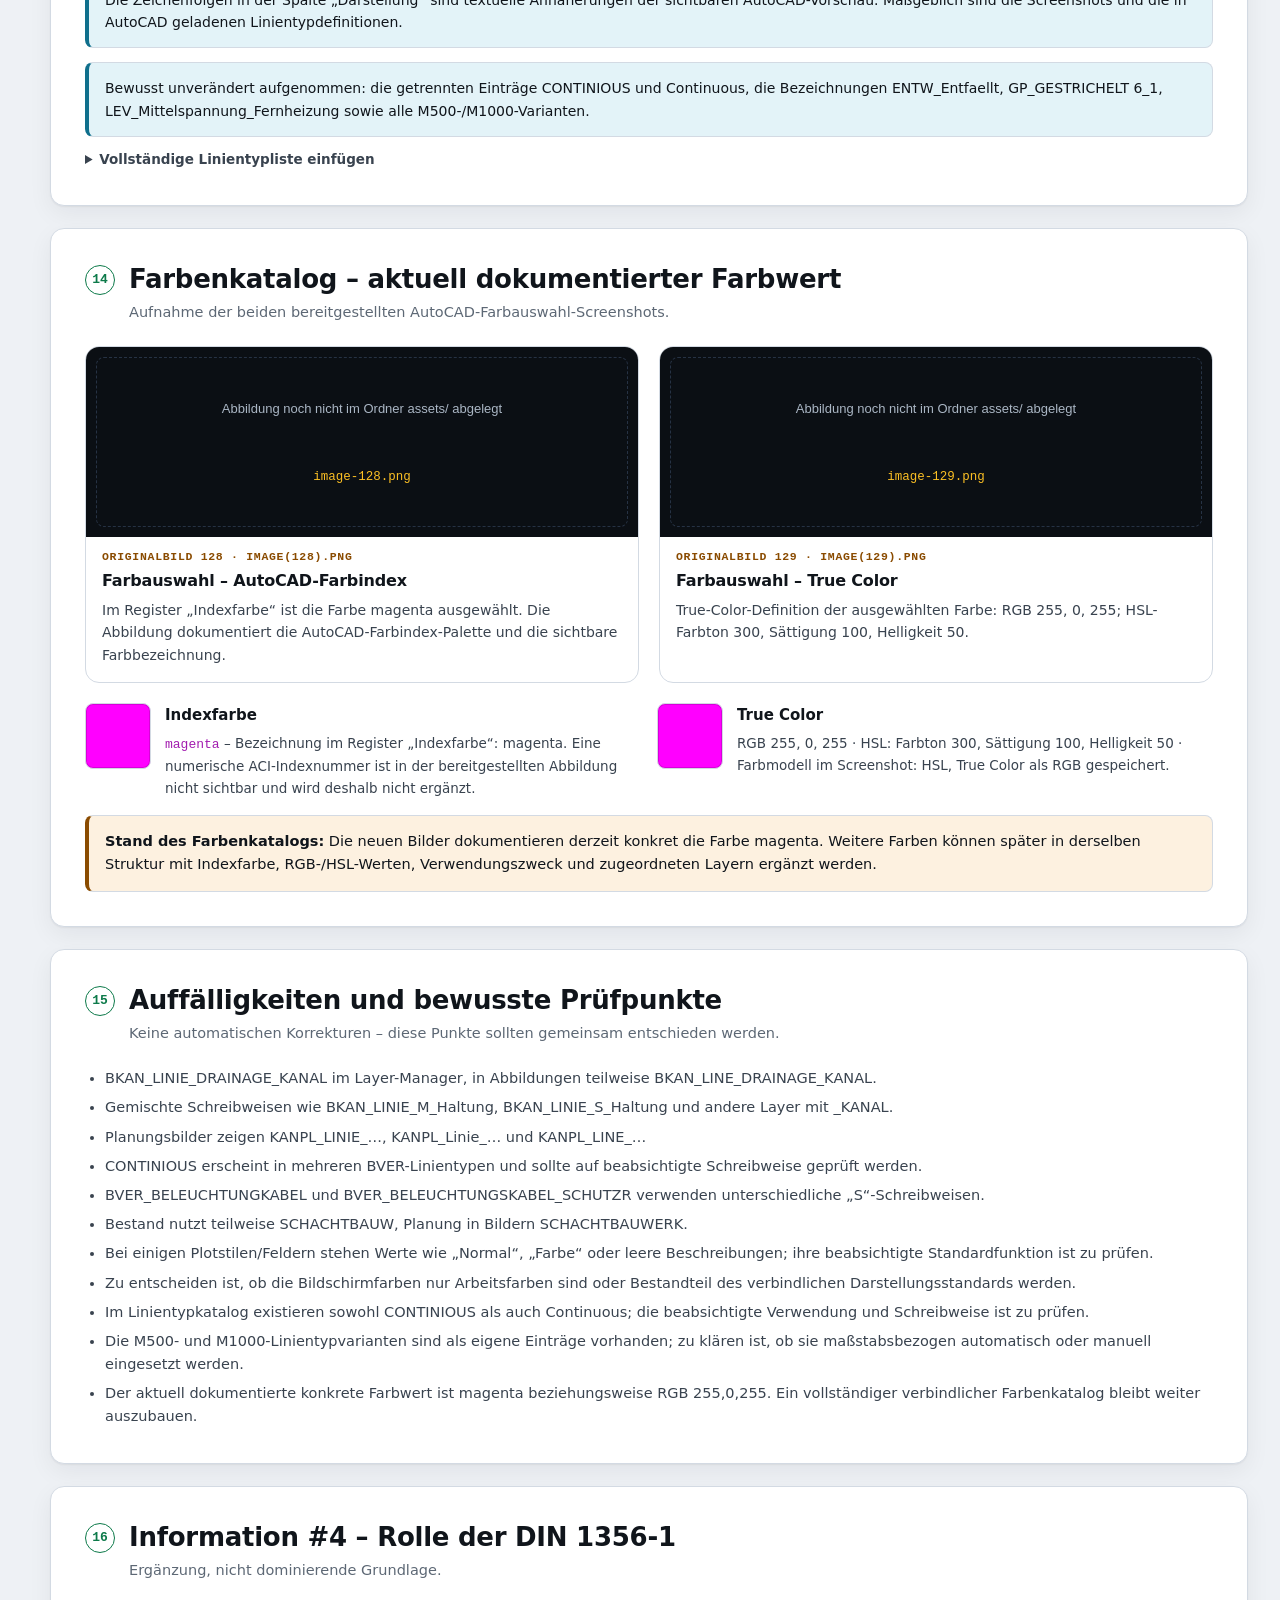
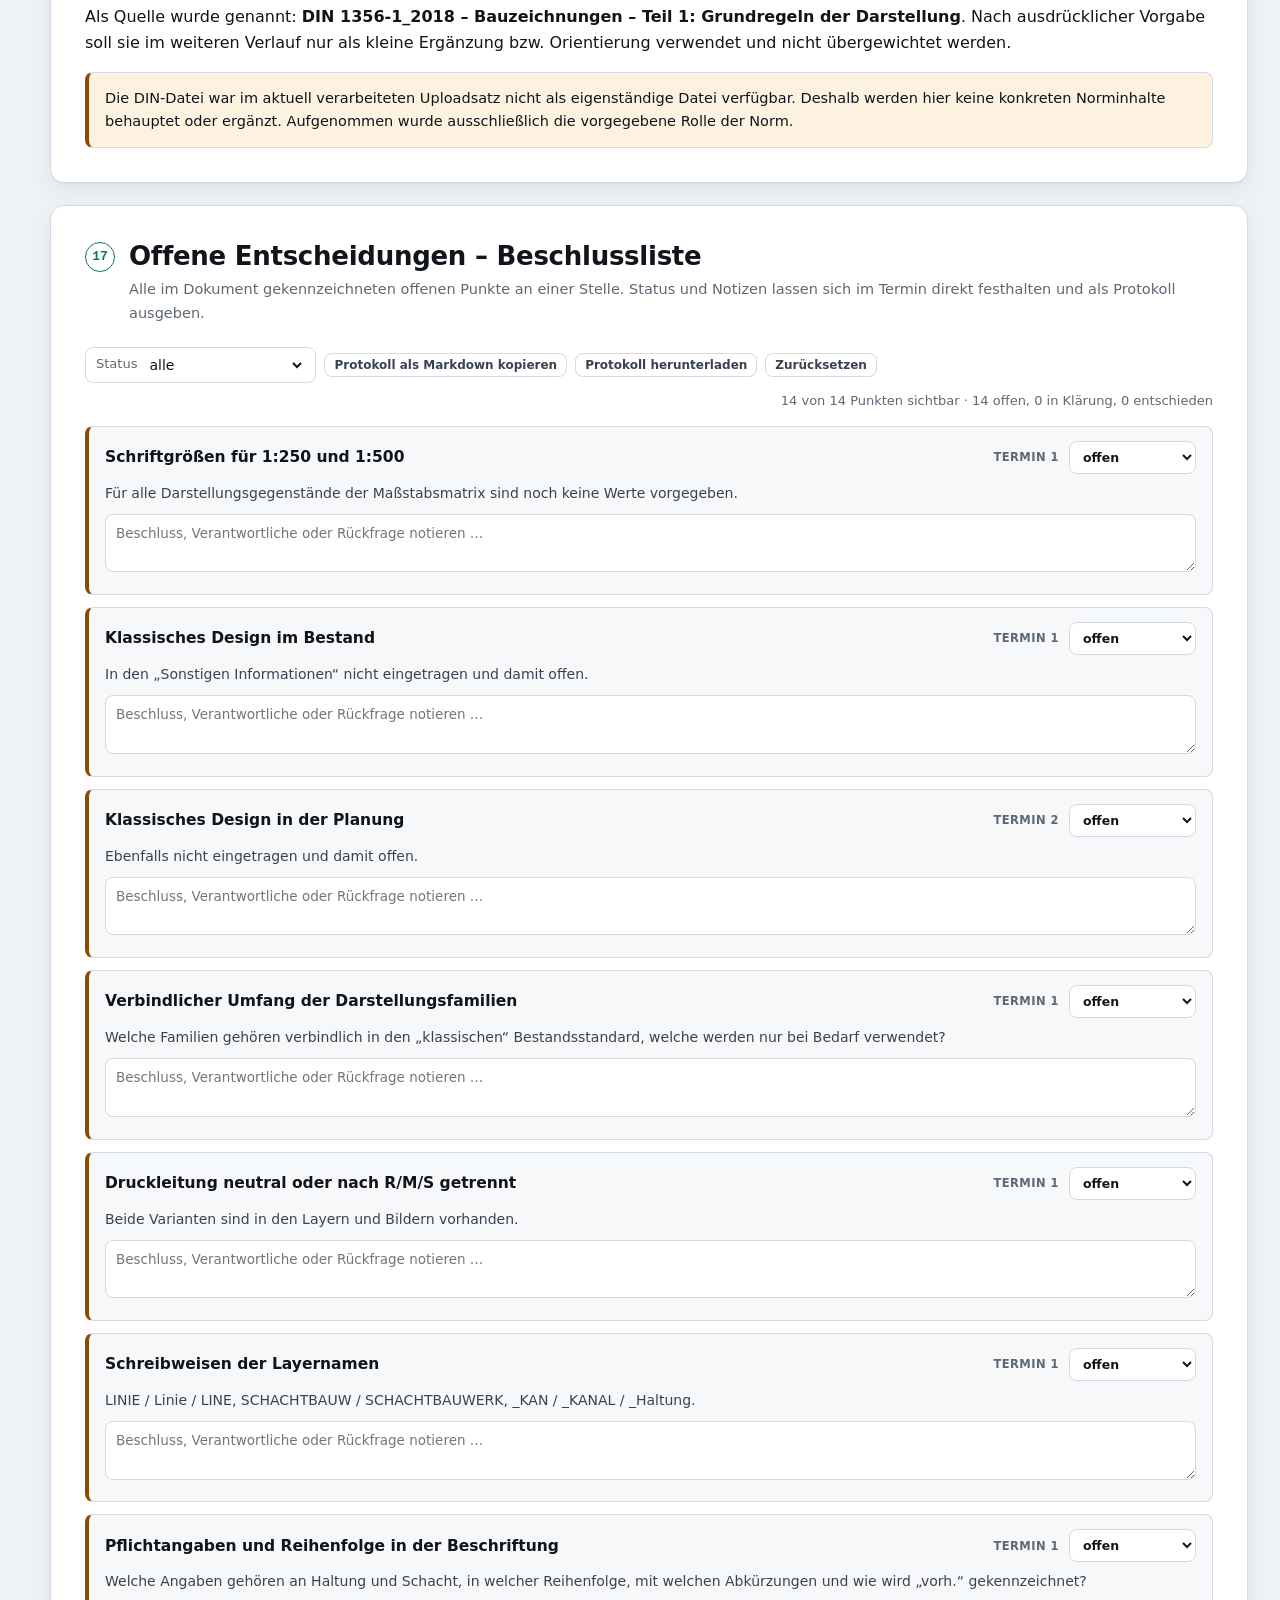
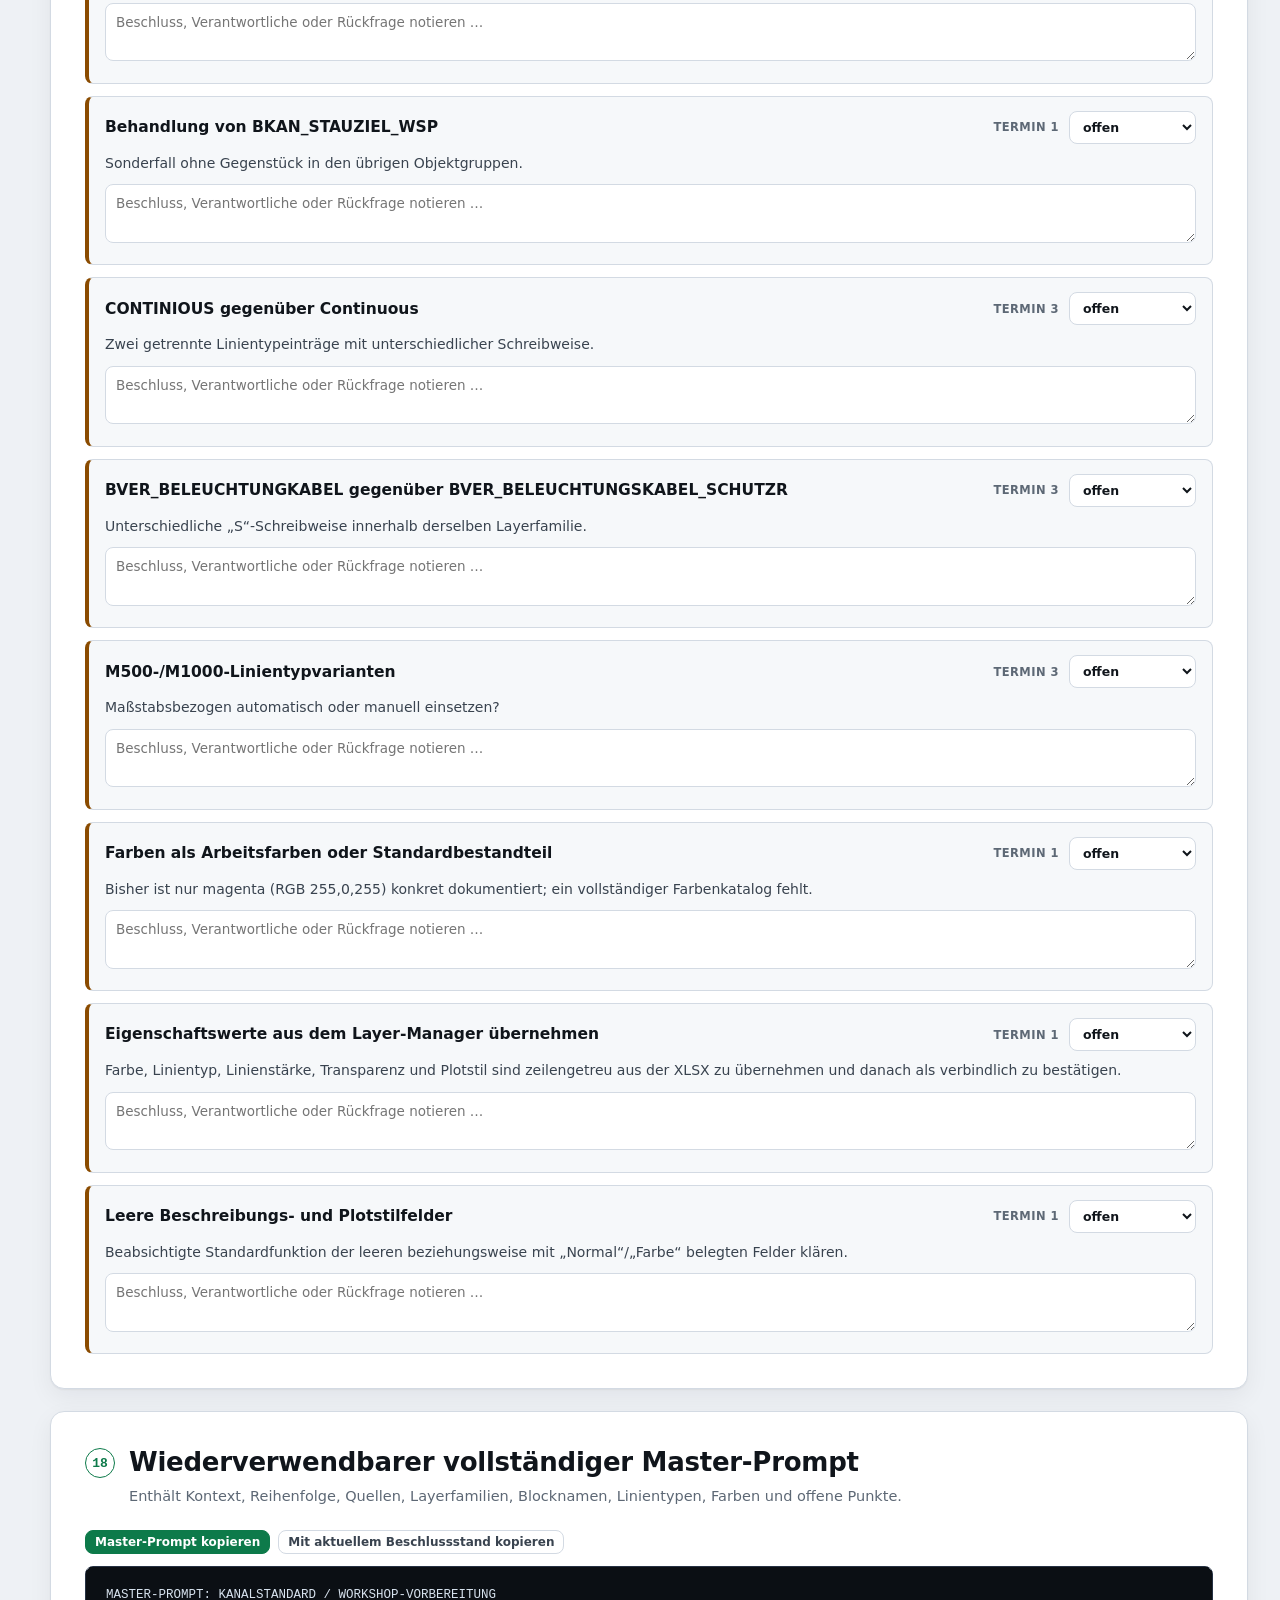
==== commit 1f179df8: "Kanalstandard-Workshopdokument als Arbeitsgrundlage aufbauen Nimmt die bereitgestellten Quellen voll" ====
--- a/index.html
+++ b/index.html
@@ -1,1351 +1,582 @@
 <!DOCTYPE html>
-<html lang="de">
+<html lang="de" data-theme="light">
 <head>
-  <meta charset="UTF-8">
-  <meta name="viewport" content="width=device-width, initial-scale=1.0">
-  <title>Kanal- &amp; Versorgungs-Workshop – Layereigenschaften</title>
-  <script src="https://cdn.sheetjs.com/xlsx-0.20.3/package/dist/xlsx.full.min.js"></script>
-  <script>
-    /* Theme früh setzen, damit kein Aufblitzen entsteht */
-    (function () {
-      try {
-        var t = localStorage.getItem("kanal-workshop-theme");
-        if (!t) t = window.matchMedia("(prefers-color-scheme: dark)").matches ? "dark" : "light";
-        document.documentElement.setAttribute("data-theme", t === "dark" ? "dark" : "light");
-      } catch (_) {
-        document.documentElement.setAttribute("data-theme", "light");
-      }
-    })();
-  </script>
-  <style>
-    :root {
-      --bg: #eef1f5;
-      --surface: #ffffff;
-      --surface-2: #f6f8fa;
-      --border: #d8dee6;
-      --text: #1c2330;
-      --muted: #66707f;
-      --accent: #2563eb;
-      --accent-soft: #dbeafe;
-      --ok: #16a34a;
-      --ok-soft: #dcfce7;
-      --warn: #b45309;
-      --warn-soft: #fef3c7;
-      --danger: #dc2626;
-      --danger-soft: #fee2e2;
-      --info: #0369a1;
-      --info-soft: #e0f2fe;
-      --cad-bg: #21252c;
-      --control: #ffffff;
-      --row-border: #eef1f5;
-      --row-hover: #f4f7ff;
-      --row-confirmed: #f7fdf9;
-      --row-confirmed-hover: #edfbf2;
-      --track: #e5eaf0;
-      --switch-off: #cbd5e1;
-      --search-icon: #98a2b3;
-      --drawer-close-hover: #e7ecf3;
-      --danger-border: #fecaca;
-      --header-grad: linear-gradient(135deg, #0f172a 0%, #1e3a8a 60%, #2563eb 100%);
-      --header-sub: #c7d5f5;
-      --header-hint: #b6c6ea;
-      --toast-bg: #0f172a;
-      --toast-fg: #ffffff;
-      --radius: 12px;
-      --shadow: 0 1px 3px rgba(16,24,40,.08), 0 1px 2px rgba(16,24,40,.05);
-      --shadow-lg: 0 10px 30px rgba(16,24,40,.18);
-      --overlay: rgba(15,23,42,.35);
-      --complete-border: #86efac;
-    }
-    [data-theme="dark"] {
-      --bg: #0b1220;
-      --surface: #151c2c;
-      --surface-2: #1c2538;
-      --border: #2a3548;
-      --text: #e7ecf5;
-      --muted: #9aa6b8;
-      --accent: #60a5fa;
-      --accent-soft: #1e3a5f;
-      --ok: #4ade80;
-      --ok-soft: #143528;
-      --warn: #fbbf24;
-      --warn-soft: #3a2e12;
-      --danger: #f87171;
-      --danger-soft: #3a1c1c;
-      --info: #38bdf8;
-      --info-soft: #123247;
-      --cad-bg: #0a0d12;
-      --control: #1c2538;
-      --row-border: #222b3d;
-      --row-hover: #1a2740;
-      --row-confirmed: #12261c;
-      --row-confirmed-hover: #163222;
-      --track: #2a3548;
-      --switch-off: #3d4a60;
-      --search-icon: #7d8aa0;
-      --drawer-close-hover: #243047;
-      --danger-border: #7f1d1d;
-      --header-grad: linear-gradient(135deg, #060a14 0%, #0f1f46 55%, #1d4ed8 100%);
-      --header-sub: #a8b8e0;
-      --header-hint: #8fa0c8;
-      --toast-bg: #e7ecf5;
-      --toast-fg: #0b1220;
-      --shadow: 0 1px 3px rgba(0,0,0,.35), 0 1px 2px rgba(0,0,0,.25);
-      --shadow-lg: 0 14px 36px rgba(0,0,0,.45);
-      --overlay: rgba(0,0,0,.55);
-      --complete-border: #166534;
-      color-scheme: dark;
-    }
-    * { box-sizing: border-box; }
-    html { scroll-behavior: smooth; }
-    body {
-      margin: 0;
-      font-family: "Segoe UI", system-ui, -apple-system, sans-serif;
-      background: var(--bg);
-      color: var(--text);
-      line-height: 1.5;
-      transition: background .25s ease, color .2s ease;
-    }
-
-    /* ---------- Header ---------- */
-    header {
-      background: var(--header-grad);
-      color: #fff;
-      padding: 1.6rem 1.5rem 1.4rem;
-    }
-    .header-inner { max-width: 1200px; margin: 0 auto; }
-    .header-top {
-      display: flex; align-items: flex-start; justify-content: space-between;
-      gap: 1rem; margin-bottom: .35rem;
-    }
-    header h1 { margin: 0; font-size: 1.45rem; font-weight: 650; letter-spacing: .01em; }
-    header p { margin: 0 0 1rem; color: var(--header-sub); font-size: .9rem; max-width: 60rem; }
-
-    /* Theme toggle */
-    .theme-toggle {
-      display: inline-flex; align-items: center; gap: .45rem;
-      flex-shrink: 0;
-      background: rgba(255,255,255,.12);
-      border: 1px solid rgba(255,255,255,.22);
-      border-radius: 999px;
-      padding: .28rem .35rem .28rem .7rem;
-      cursor: pointer;
-      color: #fff;
-      font: inherit;
-      font-size: .78rem;
-      font-weight: 600;
-      transition: background .15s, transform .12s;
-      user-select: none;
-    }
-    .theme-toggle:hover { background: rgba(255,255,255,.2); transform: translateY(-1px); }
-    .theme-toggle:active { transform: translateY(0); }
-    .theme-toggle .theme-label { letter-spacing: .01em; }
-    .theme-knob {
-      width: 42px; height: 24px; border-radius: 999px;
-      background: rgba(0,0,0,.25);
-      position: relative; flex-shrink: 0;
-      box-shadow: inset 0 0 0 1px rgba(255,255,255,.12);
-    }
-    .theme-knob::before {
-      content: "";
-      position: absolute; top: 3px; left: 3px;
-      width: 18px; height: 18px; border-radius: 50%;
-      background: #fff;
-      box-shadow: 0 1px 3px rgba(0,0,0,.3);
-      transition: transform .25s cubic-bezier(.34,1.56,.64,1);
-    }
-    .theme-knob::after {
-      content: "☀";
-      position: absolute; top: 2px; left: 5px;
-      font-size: .72rem; line-height: 20px;
-      transition: opacity .2s;
-      pointer-events: none;
-    }
-    [data-theme="dark"] .theme-knob::before { transform: translateX(18px); background: #1e293b; }
-    [data-theme="dark"] .theme-knob::after { content: "☾"; left: 23px; color: #fbbf24; }
-    .progress-wrap {
-      display: flex; align-items: center; gap: 1rem; flex-wrap: wrap;
-      background: rgba(255,255,255,.09);
-      border: 1px solid rgba(255,255,255,.15);
-      border-radius: var(--radius);
-      padding: .8rem 1rem;
-      backdrop-filter: blur(4px);
-    }
-    .progress-label { font-size: .85rem; font-weight: 600; white-space: nowrap; }
-    .progress-track {
-      flex: 1; min-width: 160px; height: 10px;
-      background: rgba(255,255,255,.18);
-      border-radius: 999px; overflow: hidden;
-    }
-    .progress-fill {
-      height: 100%; width: 0%;
-      background: linear-gradient(90deg, #34d399, #10b981);
-      border-radius: 999px;
-      transition: width .5s cubic-bezier(.22,1,.36,1);
-    }
-    .progress-pct { font-size: .95rem; font-weight: 700; min-width: 3.2rem; text-align: right; }
-    .progress-hint { font-size: .75rem; color: var(--header-hint); width: 100%; }
-
-    /* ---------- Stat chips ---------- */
-    .stats {
-      max-width: 1200px; margin: -1rem auto 0; padding: 0 1.5rem;
-      display: grid; grid-template-columns: repeat(auto-fit, minmax(160px, 1fr));
-      gap: .75rem; position: relative; z-index: 2;
-    }
-    .stat {
-      background: var(--surface);
-      border: 1px solid var(--border);
-      border-radius: var(--radius);
-      box-shadow: var(--shadow);
-      padding: .7rem .9rem;
-      display: flex; align-items: center; gap: .7rem;
-      cursor: pointer;
-      transition: transform .15s ease, box-shadow .15s ease, border-color .15s ease;
-    }
-    .stat:hover { transform: translateY(-2px); box-shadow: var(--shadow-lg); }
-    .stat.active { border-color: var(--accent); outline: 2px solid var(--accent-soft); }
-    .stat-dot { width: 12px; height: 12px; border-radius: 4px; flex-shrink: 0; }
-    .stat b { font-size: 1.15rem; display: block; line-height: 1.1; }
-    .stat span { font-size: .72rem; color: var(--muted); }
-
-    main { max-width: 1200px; margin: 0 auto; padding: 1.1rem 1.5rem 3rem; }
-
-    /* ---------- Toolbar ---------- */
-    .toolbar {
-      display: flex; flex-wrap: wrap; gap: .6rem; align-items: center;
-      background: var(--surface);
-      border: 1px solid var(--border);
-      border-radius: var(--radius);
-      box-shadow: var(--shadow);
-      padding: .75rem .9rem;
-      margin-bottom: 1rem;
-      position: sticky; top: .6rem; z-index: 30;
-    }
-    .search-box { position: relative; flex: 1; min-width: 180px; }
-    .search-box input {
-      width: 100%; font: inherit;
-      padding: .45rem .7rem .45rem 2rem;
-      border: 1px solid var(--border); border-radius: 8px;
-      background: var(--surface-2);
-    }
-    .search-box::before {
-      content: ""; position: absolute; left: .6rem; top: 50%;
-      width: 13px; height: 13px; transform: translateY(-60%);
-      border: 2px solid var(--search-icon); border-radius: 50%;
-    }
-    .search-box::after {
-      content: ""; position: absolute; left: 1.35rem; top: 60%;
-      width: 6px; height: 2px; background: var(--search-icon);
-      transform: rotate(45deg);
-    }
-    .search-box input { color: var(--text); }
-    .seg { display: inline-flex; background: var(--surface-2); border: 1px solid var(--border); border-radius: 8px; padding: 2px; }
-    .seg button {
-      font: inherit; font-size: .8rem; border: 0; background: transparent;
-      padding: .32rem .7rem; border-radius: 6px; cursor: pointer; color: var(--muted);
-      transition: background .15s, color .15s;
-    }
-    .seg button.on { background: var(--control); color: var(--text); font-weight: 600; box-shadow: var(--shadow); }
-    .toolbar select {
-      font: inherit; font-size: .85rem;
-      padding: .4rem .5rem; border: 1px solid var(--border); border-radius: 8px;
-      background: var(--control); color: var(--text);
-    }
-    .btn {
-      font: inherit; font-size: .85rem; font-weight: 600;
-      padding: .45rem .85rem; border-radius: 8px; cursor: pointer;
-      border: 1px solid var(--border); background: var(--control); color: var(--text);
-      transition: transform .12s ease, box-shadow .12s ease, background .15s;
-    }
-    .btn:hover { transform: translateY(-1px); box-shadow: var(--shadow); }
-    .btn:active { transform: translateY(0); }
-    .btn-primary { background: var(--accent); border-color: var(--accent); color: #fff; }
-    [data-theme="dark"] .btn-primary { color: #0b1220; }
-    .btn-primary:hover { filter: brightness(1.08); }
-    .btn-ghost { background: transparent; }
-    .btn-danger { color: var(--danger); border-color: var(--danger-border); }
-    .btn-danger:hover { background: var(--danger-soft); }
-
-    /* ---------- Category chips ---------- */
-    .chips { display: flex; gap: .4rem; flex-wrap: wrap; }
-    .chip {
-      font-size: .74rem; font-weight: 700; letter-spacing: .02em;
-      padding: .28rem .65rem; border-radius: 999px; cursor: pointer; user-select: none;
-      border: 1.5px solid transparent; opacity: .45;
-      transition: opacity .15s, transform .12s;
-    }
-    .chip:hover { transform: translateY(-1px); }
-    .chip.on { opacity: 1; }
-    .chip-a { background: var(--ok-soft); color: var(--ok); border-color: var(--ok); }
-    .chip-b { background: var(--info-soft); color: var(--info); border-color: var(--info); }
-    .chip-c { background: var(--warn-soft); color: var(--warn); border-color: var(--warn); }
-    .chip-d { background: var(--danger-soft); color: var(--danger); border-color: var(--danger); }
-
-    /* ---------- Offene Punkte ---------- */
-    details.open-panel {
-      background: var(--surface); border: 1px solid var(--border);
-      border-radius: var(--radius); box-shadow: var(--shadow);
-      margin-bottom: 1rem; overflow: hidden;
-    }
-    details.open-panel summary {
-      cursor: pointer; padding: .8rem 1rem; font-weight: 600; font-size: .9rem;
-      list-style: none; display: flex; align-items: center; gap: .6rem;
-    }
-    details.open-panel summary::-webkit-details-marker { display: none; }
-    details.open-panel summary::after {
-      content: ""; margin-left: auto; width: 8px; height: 8px;
-      border-right: 2px solid var(--muted); border-bottom: 2px solid var(--muted);
-      transform: rotate(45deg); transition: transform .2s;
-    }
-    details.open-panel[open] summary::after { transform: rotate(225deg); }
-    details.open-panel ul { margin: 0; padding: 0 1.2rem 1rem 2.4rem; font-size: .85rem; color: var(--muted); }
-    details.open-panel li { margin: .25rem 0; }
-
-    /* ---------- Groups ---------- */
-    .group {
-      background: var(--surface); border: 1px solid var(--border);
-      border-radius: var(--radius); box-shadow: var(--shadow);
-      margin-bottom: .9rem; overflow: hidden;
-      transition: border-color .3s;
-    }
-    .group.complete { border-color: var(--complete-border); }
-    .group-head {
-      display: flex; align-items: center; gap: .8rem;
-      padding: .85rem 1rem; cursor: pointer; user-select: none;
-    }
-    .group-head:hover { background: var(--surface-2); }
-    .group-title { font-weight: 650; font-size: .95rem; }
-    .group-sub { font-size: .75rem; color: var(--muted); }
-    .group-count {
-      font-size: .72rem; font-weight: 700; color: var(--muted);
-      background: var(--surface-2); border: 1px solid var(--border);
-      padding: .15rem .55rem; border-radius: 999px; white-space: nowrap;
-    }
-    .group-progress {
-      margin-left: auto; display: flex; align-items: center; gap: .5rem; flex-shrink: 0;
-    }
-    .mini-track { width: 90px; height: 6px; background: var(--track); border-radius: 999px; overflow: hidden; }
-    .mini-fill { height: 100%; background: linear-gradient(90deg,#34d399,#10b981); border-radius: 999px; transition: width .4s; }
-    .mini-pct { font-size: .72rem; font-weight: 700; color: var(--muted); min-width: 2.6rem; text-align: right; }
-    .group-check {
-      color: var(--ok); font-weight: 800; font-size: .8rem;
-      background: var(--ok-soft); border-radius: 999px; padding: .12rem .55rem;
-      animation: pop .35s cubic-bezier(.34,1.56,.64,1);
-    }
-    @keyframes pop { 0% { transform: scale(.4); opacity: 0; } 100% { transform: scale(1); opacity: 1; } }
-    .chev {
-      width: 9px; height: 9px; flex-shrink: 0;
-      border-right: 2px solid var(--muted); border-bottom: 2px solid var(--muted);
-      transform: rotate(-45deg); transition: transform .2s; margin-left: .3rem;
-    }
-    .group.open .chev { transform: rotate(45deg); }
-    .group-body { display: none; border-top: 1px solid var(--border); }
-    .group.open .group-body { display: block; }
-
-    /* ---------- Layer rows ---------- */
-    .layer-row {
-      display: grid;
-      grid-template-columns: 26px minmax(180px,1.4fr) minmax(130px,1fr) 110px 92px 40px;
-      gap: .7rem; align-items: center;
-      padding: .55rem 1rem;
-      border-bottom: 1px solid var(--row-border);
-      cursor: pointer;
-      transition: background .12s;
-    }
-    .layer-row:last-child { border-bottom: 0; }
-    .layer-row:hover { background: var(--row-hover); }
-    .layer-row.editing { background: var(--accent-soft); }
-    .layer-row.confirmed { background: var(--row-confirmed); }
-    .layer-row.confirmed:hover { background: var(--row-confirmed-hover); }
-    .color-chip {
-      width: 22px; height: 22px; border-radius: 6px;
-      border: 1px solid rgba(0,0,0,.15);
-      box-shadow: inset 0 0 0 2px rgba(255,255,255,.35);
-    }
-    .lname { font-weight: 600; font-size: .84rem; word-break: break-all; line-height: 1.25; }
-    .lmeta { font-size: .7rem; color: var(--muted); }
-    .lt-preview {
-      background: var(--cad-bg); border-radius: 6px; height: 26px; width: 100%;
-      display: flex; align-items: center; overflow: hidden;
-    }
-    .lt-preview svg { width: 100%; height: 100%; display: block; }
-    .pill {
-      font-size: .7rem; font-weight: 700; text-align: center;
-      padding: .2rem .5rem; border-radius: 999px; white-space: nowrap;
-    }
-    .pill-normal { background: var(--warn-soft); color: var(--warn); }
-    .pill-vonlayer { background: var(--info-soft); color: var(--info); }
-    .cat-tag {
-      font-size: .68rem; font-weight: 800; width: 22px; height: 22px;
-      display: inline-flex; align-items: center; justify-content: center;
-      border-radius: 6px;
-    }
-    .cat-tag.A { background: var(--ok-soft); color: var(--ok); }
-    .cat-tag.B { background: var(--info-soft); color: var(--info); }
-    .cat-tag.C { background: var(--warn-soft); color: var(--warn); }
-    .cat-tag.D { background: var(--danger-soft); color: var(--danger); }
-
-    /* Confirm toggle in row */
-    .confirm-btn {
-      width: 26px; height: 26px; border-radius: 50%;
-      border: 2px solid var(--switch-off); background: var(--control);
-      cursor: pointer; display: flex; align-items: center; justify-content: center;
-      font-size: .85rem; font-weight: 800; color: transparent;
-      transition: all .18s cubic-bezier(.34,1.56,.64,1);
-      flex-shrink: 0;
-    }
-    .confirm-btn:hover { border-color: var(--ok); transform: scale(1.12); }
-    .confirm-btn.on { background: var(--ok); border-color: var(--ok); color: #fff; transform: scale(1.05); }
-
-    .empty-note { padding: 1.2rem; text-align: center; color: var(--muted); font-size: .85rem; }
-
-    /* ---------- Drawer ---------- */
-    .overlay {
-      position: fixed; inset: 0; background: var(--overlay);
-      opacity: 0; pointer-events: none; transition: opacity .25s; z-index: 40;
-    }
-    .overlay.show { opacity: 1; pointer-events: auto; }
-    .drawer {
-      position: fixed; top: 0; right: 0; bottom: 0;
-      width: min(430px, 94vw);
-      background: var(--surface);
-      box-shadow: -12px 0 40px rgba(15,23,42,.25);
-      transform: translateX(105%);
-      transition: transform .3s cubic-bezier(.22,1,.36,1);
-      z-index: 50; display: flex; flex-direction: column;
-    }
-    .drawer.show { transform: translateX(0); }
-    .drawer-head {
-      padding: 1rem 1.2rem; border-bottom: 1px solid var(--border);
-      display: flex; align-items: flex-start; gap: .8rem;
-      background: var(--surface-2);
-    }
-    .drawer-head h2 { margin: 0; font-size: .95rem; word-break: break-all; line-height: 1.3; }
-    .drawer-head .lmeta { margin-top: .2rem; }
-    .drawer-close {
-      margin-left: auto; border: 0; background: transparent; cursor: pointer;
-      font-size: 1.3rem; line-height: 1; color: var(--muted); padding: .2rem .4rem;
-      border-radius: 6px; flex-shrink: 0;
-    }
-    .drawer-close:hover { background: var(--drawer-close-hover); color: var(--text); }
-    .drawer-body { padding: 1rem 1.2rem 2rem; overflow-y: auto; flex: 1; }
-    .field { margin-bottom: .95rem; }
-    .field label { display: block; font-size: .75rem; font-weight: 700; color: var(--muted); margin-bottom: .3rem; letter-spacing: .02em; text-transform: uppercase; }
-    .field input[type="text"], .field textarea, .field select {
-      width: 100%; font: inherit; font-size: .88rem;
-      padding: .45rem .6rem; border: 1px solid var(--border); border-radius: 8px;
-      background: var(--control); color: var(--text);
-    }
-    .field textarea { resize: vertical; min-height: 54px; }
-    .swatches { display: flex; gap: .35rem; flex-wrap: wrap; margin-top: .45rem; }
-    .swatch {
-      width: 26px; height: 26px; border-radius: 7px; cursor: pointer;
-      border: 1px solid rgba(0,0,0,.18);
-      transition: transform .12s;
-      position: relative;
-    }
-    .swatch:hover { transform: scale(1.18); z-index: 2; }
-    .swatch.sel { outline: 2.5px solid var(--accent); outline-offset: 1px; }
-    .drawer .lt-preview { height: 34px; margin-top: .45rem; border-radius: 8px; }
-    .toggles { display: grid; grid-template-columns: 1fr 1fr; gap: .55rem .9rem; }
-    .toggle-row { display: flex; align-items: center; justify-content: space-between; gap: .5rem; background: var(--surface-2); border: 1px solid var(--border); border-radius: 8px; padding: .4rem .6rem; }
-    .toggle-row span { font-size: .8rem; font-weight: 600; }
-    .switch { position: relative; width: 38px; height: 22px; flex-shrink: 0; }
-    .switch input { opacity: 0; width: 100%; height: 100%; margin: 0; cursor: pointer; position: absolute; z-index: 2; }
-    .switch .track {
-      position: absolute; inset: 0; border-radius: 999px; background: var(--switch-off); transition: background .18s;
-    }
-    .switch .thumb {
-      position: absolute; top: 3px; left: 3px; width: 16px; height: 16px;
-      border-radius: 50%; background: #fff; box-shadow: var(--shadow);
-      transition: transform .18s cubic-bezier(.34,1.56,.64,1);
-    }
-    .switch input:checked ~ .track { background: var(--ok); }
-    .switch input:checked ~ .thumb { transform: translateX(16px); }
-    .seg-field { display: flex; background: var(--surface-2); border: 1px solid var(--border); border-radius: 8px; padding: 3px; gap: 3px; }
-    .seg-field button {
-      flex: 1; font: inherit; font-size: .82rem; border: 0; background: transparent;
-      padding: .4rem .3rem; border-radius: 6px; cursor: pointer; color: var(--muted); font-weight: 600;
-    }
-    .seg-field button.on { background: var(--control); color: var(--text); box-shadow: var(--shadow); }
-    .range-row { display: flex; align-items: center; gap: .7rem; }
-    .range-row input[type="range"] { flex: 1; accent-color: var(--accent); }
-    .range-val { font-size: .85rem; font-weight: 700; min-width: 2.6rem; text-align: right; }
-    .src-ref {
-      background: var(--surface-2); border: 1px dashed var(--border); border-radius: 8px;
-      padding: .5rem .7rem; font-size: .78rem; color: var(--muted);
-    }
-    .confirm-big {
-      width: 100%; margin-top: .4rem;
-      font: inherit; font-size: .9rem; font-weight: 700;
-      padding: .65rem; border-radius: 10px; cursor: pointer;
-      border: 2px solid var(--ok); background: var(--control); color: var(--ok);
-      transition: all .15s;
-    }
-    .confirm-big:hover { background: var(--ok-soft); }
-    .confirm-big.on { background: var(--ok); color: #fff; }
-    [data-theme="dark"] .confirm-big.on { color: #0b1220; }
-    .drawer-nav { display: flex; gap: .5rem; padding: .8rem 1.2rem; border-top: 1px solid var(--border); background: var(--surface-2); }
-    .drawer-nav .btn { flex: 1; }
-
-    /* ---------- Toast ---------- */
-    .toast {
-      position: fixed; bottom: 1.2rem; left: 50%; transform: translate(-50%, 20px);
-      background: var(--toast-bg); color: var(--toast-fg); font-size: .85rem; font-weight: 600;
-      padding: .6rem 1.1rem; border-radius: 999px; box-shadow: var(--shadow-lg);
-      opacity: 0; pointer-events: none; transition: all .3s cubic-bezier(.22,1,.36,1);
-      z-index: 60;
-    }
-    .toast.show { opacity: 1; transform: translate(-50%, 0); }
-
-    footer { max-width: 1200px; margin: 0 auto; padding: 0 1.5rem 2.5rem; font-size: .78rem; color: var(--muted); }
-
-    @media (max-width: 760px) {
-      .layer-row { grid-template-columns: 26px 1fr 92px 40px; }
-      .layer-row .lt-preview, .layer-row .cat-col { display: none; }
-      .toolbar { position: static; }
-      .stats { grid-template-columns: repeat(2, 1fr); }
-    }
-  </style>
+<meta charset="utf-8">
+<meta name="viewport" content="width=device-width, initial-scale=1">
+<title>Kanalstandard – Workshop-Arbeitsgrundlage</title>
+<meta name="description" content="Vollständige, quellenbezogene Aufnahme von Nachricht, Originalbildern, Layer-Manager-Daten, Blocknamen, Linientypen, Farben und offenen Entscheidungen zum gemeinsamen Kanalstandard.">
+<meta name="color-scheme" content="light dark">
+<link rel="stylesheet" href="src/styles.css">
 </head>
 <body>
-  <header>
-    <div class="header-inner">
-      <div class="header-top">
-        <h1>Kanal- &amp; Versorgungs-Workshop</h1>
-        <button type="button" class="theme-toggle" id="themeToggle" aria-label="Darstellung umschalten" title="Hell / Dunkel umschalten">
-          <span class="theme-label" id="themeLabel">Dunkel</span>
-          <span class="theme-knob" aria-hidden="true"></span>
+
+<a class="skip" href="#inhalt">Direkt zum Inhalt</a>
+
+<header class="hero">
+  <div class="wrap">
+    <p class="hero__eyebrow">Arbeitsstand · Informationsaufnahme · noch keine finale Standardfestlegung</p>
+    <h1>Kanalstandard</h1>
+    <p class="hero__lead">
+      Vollständige, quellenbezogene Aufnahme der bereitgestellten Nachricht, Originalbilder,
+      Layer-Manager-Daten, Blocknamen und offenen Entscheidungen. Dieses Dokument ist als
+      strukturierte Arbeitsgrundlage und als wiederverwendbarer Prompt für die nächsten Schritte gedacht.
+    </p>
+    <ul class="badges" id="hero-badges"></ul>
+  </div>
+</header>
+
+<nav class="nav" aria-label="Abschnittsnavigation">
+  <div class="wrap nav__inner">
+    <ul class="nav__list" id="nav-list"></ul>
+    <div class="nav__tools">
+      <button class="btn btn--sm" id="toggle-all" type="button" aria-pressed="false">Alle Gruppen öffnen</button>
+      <button class="btn btn--sm" id="toggle-theme" type="button" aria-pressed="false">Dunkel</button>
+      <button class="btn btn--sm" id="print-doc" type="button">Drucken</button>
+    </div>
+  </div>
+</nav>
+
+<main class="wrap" id="inhalt">
+
+  <!-- ============================================================ 01 -->
+  <section class="section" id="status" data-nav="Status">
+    <div class="section__head">
+      <span class="section__num" aria-hidden="true">1</span>
+      <div>
+        <h2 class="section__title">Dokumentstatus und Quellenpriorität</h2>
+        <p class="section__sub">Was dieses Dokument ist – und was noch nicht.</p>
+      </div>
+    </div>
+
+    <div class="stats">
+      <div class="stat">
+        <div class="stat__value">66</div>
+        <div class="stat__label">vollständige Zeilen aus dem Layer-Manager</div>
+      </div>
+      <div class="stat">
+        <div class="stat__value">15</div>
+        <div class="stat__label">eingebettete Original- und Referenzabbildungen</div>
+      </div>
+      <div class="stat">
+        <div class="stat__value">20–30</div>
+        <div class="stat__label">Minuten Zielrahmen des ersten Workshops</div>
+      </div>
+    </div>
+
+    <div class="callout">
+      <strong>Maßgebliche Grundlagen:</strong> die ursprüngliche Nachricht, die Originalbilder und die
+      bereitgestellten Layer-Manager-Dateien. Die erzeugte Infografik wird nur ergänzend eingebunden
+      und ist keine Ersatzquelle.
+    </div>
+
+    <div class="callout callout--open">
+      <strong>Wichtige Abgrenzung:</strong> Es werden hier Informationen aufgenommen, gegliedert und als
+      Entscheidungsgrundlage vorbereitet. Offene Punkte werden nicht eigenmächtig entschieden und keine
+      uneinheitlichen Layernamen stillschweigend „bereinigt“.
+    </div>
+
+    <h3 class="subhead" style="margin-top:22px">Anhänge und Quellenbasis</h3>
+    <div class="attachments" id="attachments"></div>
+  </section>
+
+  <!-- ============================================================ 02 -->
+  <section class="section" id="originalkontext" data-nav="Originalkontext">
+    <div class="section__head">
+      <span class="section__num" aria-hidden="true">2</span>
+      <div>
+        <h2 class="section__title">Information #1 – Originalkontext</h2>
+        <p class="section__sub">Die Nachricht wird inhaltlich vollständig und unverändert als Ausgangspunkt bewahrt.</p>
+      </div>
+    </div>
+
+    <blockquote class="quote" id="original-message"></blockquote>
+
+    <h3 class="subhead" style="margin-top:22px">Daraus direkt abgeleitete Arbeitsanforderungen</h3>
+    <ul class="checks" id="work-requirements"></ul>
+  </section>
+
+  <!-- ============================================================ 03 -->
+  <section class="section" id="zielbild" data-nav="Zielbild">
+    <div class="section__head">
+      <span class="section__num" aria-hidden="true">3</span>
+      <div>
+        <h2 class="section__title">Zielbild und schrittweise Reihenfolge</h2>
+        <p class="section__sub">Die gewünschte Standardisierung wird bewusst in kleine, getrennte Module zerlegt.</p>
+      </div>
+    </div>
+    <div class="grid grid--2" id="modules"></div>
+  </section>
+
+  <!-- ============================================================ 04 -->
+  <section class="section" id="termin" data-nav="Erster Termin">
+    <div class="section__head">
+      <span class="section__num" aria-hidden="true">4</span>
+      <div>
+        <h2 class="section__title">Vorgeschlagene Struktur für den ersten Termin</h2>
+        <p class="section__sub">Ein 20–30-Minuten-Ablauf, der zu verbindlichen nächsten Schritten führt, ohne alles gleichzeitig lösen zu wollen.</p>
+      </div>
+    </div>
+    <div class="timeline" id="agenda"></div>
+  </section>
+
+  <!-- ============================================================ 05 -->
+  <section class="section" id="kanalarten" data-nav="Kanalarten">
+    <div class="section__head">
+      <span class="section__num" aria-hidden="true">5</span>
+      <div>
+        <h2 class="section__title">Kanalarten und Darstellungsfamilien</h2>
+        <p class="section__sub">Zusammengeführt aus Nachricht, Layernamen und Originalbildern.</p>
+      </div>
+    </div>
+
+    <div class="grid grid--2">
+      <div>
+        <h3 class="subhead">Hauptkanalarten</h3>
+        <ul class="bullets" id="types-main"></ul>
+      </div>
+      <div>
+        <h3 class="subhead">Sonder- und Ergänzungsformen</h3>
+        <ul class="bullets" id="types-special"></ul>
+      </div>
+    </div>
+
+    <div class="callout callout--open">
+      <strong>Zu entscheiden:</strong> Welche Familien gehören verbindlich in den „klassischen“
+      Bestandsstandard und welche werden nur bei Bedarf verwendet? Ebenso ist zu klären, ob
+      Druckleitungen grundsätzlich neutral oder getrennt nach R/M/S dargestellt werden.
+    </div>
+  </section>
+
+  <!-- ============================================================ 06 -->
+  <section class="section" id="bilder" data-nav="Originalbilder">
+    <div class="section__head">
+      <span class="section__num" aria-hidden="true">6</span>
+      <div>
+        <h2 class="section__title">Information #2 – sämtliche Originalbilder</h2>
+        <p class="section__sub">Die Abbildungen liegen in Originalauflösung im Ordner <code>assets/</code>. Anklicken zum Vergrößern.</p>
+      </div>
+    </div>
+
+    <div class="grid grid--2" style="margin-bottom:20px">
+      <div class="figure">
+        <button class="figure__frame" type="button" data-lightbox="overview" aria-label="Übersichtsgrafik vergrößern">
+          <img id="overview-img" alt="Erzeugte Übersichtsgrafik zum Kanalstandard">
         </button>
       </div>
-      <p>Gemeinsamer AutoCAD-Layerstandard – Bestandskanal, Versorgungsleitungen &amp; Planung.
-         Quellenbezogen: nichts ist endgültig, bis es im Workshop bestätigt wurde.</p>
-      <div class="progress-wrap">
-        <span class="progress-label">Workshop-Fortschritt</span>
-        <div class="progress-track"><div class="progress-fill" id="progressFill"></div></div>
-        <span class="progress-pct" id="progressPct">0 %</span>
-        <span class="progress-hint">Ein Layer zählt als erledigt, sobald er im Workshop bestätigt wurde (Haken rechts in der Zeile oder im Bearbeitungs-Panel).</span>
-      </div>
-    </div>
-  </header>
-
-  <div class="stats" id="statsBar"></div>
-
-  <main>
-    <details class="open-panel">
-      <summary><span class="cat-tag D">D</span> Noch offene Grundsatzangaben – im Workshop gemeinsam entscheiden</summary>
-      <ul>
-        <li>Klassisches Design im Bestand = <strong>OFFEN</strong></li>
-        <li>Klassisches Design in der Planung = <strong>OFFEN</strong></li>
-        <li>Schriftgrößen für 1:250 = <strong>OFFEN</strong></li>
-        <li>Schriftgrößen für 1:500 = <strong>OFFEN</strong></li>
-        <li>Endgültige Textinhalte, Textreihenfolge und Pflichtfelder = <strong>OFFEN</strong></li>
-        <li>Standarddarstellung oder nach R/M/S differenzierte Darstellung = <strong>OFFEN</strong></li>
-        <li>Verbindliche Normalisierung inkonsistenter Layernamen = <strong>OFFEN</strong></li>
-      </ul>
+      <div>
+        <h3 class="subhead">Erzeugte visuelle Übersicht</h3>
+        <p class="figure__text" id="overview-text"></p>
+        <p class="figure__text" id="overview-priority" style="margin-top:10px"></p>
+      </div>
+    </div>
+
+    <div class="grid grid--cards" id="figures-kanal"></div>
+  </section>
+
+  <!-- ============================================================ 07 -->
+  <section class="section" id="bkan" data-nav="Layer Bestand">
+    <div class="section__head">
+      <span class="section__num" aria-hidden="true">7</span>
+      <div>
+        <h2 class="section__title">Information #3 – Layerstruktur Bestandskanal</h2>
+        <p class="section__sub">Die Layer werden hier objektbezogen gegliedert; die vollständigen Eigenschaften stehen zusätzlich in der Gesamttabelle.</p>
+      </div>
+    </div>
+
+    <div class="table-tools">
+      <label class="field">
+        <span class="field__icon" aria-hidden="true">Suche</span>
+        <input type="search" id="bkan-filter" placeholder="Layername oder Teilwort" aria-label="Bestandslayer filtern">
+      </label>
+      <span class="count" id="bkan-count"></span>
+    </div>
+
+    <div class="grid grid--2" id="bkan-groups"></div>
+
+    <div class="note-panel" style="margin-top:18px">
+      Der Layer-Manager enthält für jeden Eintrag unter anderem Status, Farbe, Linientyp, Linienstärke,
+      Transparenz, Verhalten in neuen Ansichtsfenstern und Plotstil. Die Daten werden weiter unten
+      vollständig, zeilengetreu und filterbar dargestellt.
+    </div>
+  </section>
+
+  <!-- ============================================================ 08 -->
+  <section class="section" id="kanpl" data-nav="Kanalplanung">
+    <div class="section__head">
+      <span class="section__num" aria-hidden="true">8</span>
+      <div>
+        <h2 class="section__title">Kanalplanung – aus den Originalbildern aufgenommen</h2>
+        <p class="section__sub">Die Planungslayer sind nicht Bestandteil der bereitgestellten Layer-Manager-Tabelle; sie werden deshalb als visuell abgelesene Arbeitsbasis getrennt geführt.</p>
+      </div>
+    </div>
+
+    <ul class="chips" id="kanpl-layers"></ul>
+
+    <div class="callout callout--open">
+      <strong>Schreibweisen nicht normalisiert:</strong> In den Bildern erscheinen beispielsweise „LINE“,
+      „Linie“ und „LINIE“ sowie unterschiedliche Endungen. Diese Unterschiede sind selbst ein
+      Workshop-Thema und werden hier bewusst nicht eigenmächtig korrigiert.
+    </div>
+  </section>
+
+  <!-- ============================================================ 09 -->
+  <section class="section" id="bloecke" data-nav="Blöcke">
+    <div class="section__head">
+      <span class="section__num" aria-hidden="true">9</span>
+      <div>
+        <h2 class="section__title">Information #5 – Schachtfähnchen und Blocknamen</h2>
+        <p class="section__sub">Die Bilder 114 bis 117 zeigen Blocklogik, Detailaufbau und Bestand-/Planungsvarianten.</p>
+      </div>
+    </div>
+
+    <div class="grid grid--2">
+      <div>
+        <h3 class="subhead">Planung</h3>
+        <ul class="chips" id="blocks-planung"></ul>
+      </div>
+      <div>
+        <h3 class="subhead">Bestand</h3>
+        <ul class="chips" id="blocks-bestand"></ul>
+      </div>
+    </div>
+
+    <h3 class="subhead" style="margin-top:22px">Aus den Fähnchenbildern erkennbare Bausteine</h3>
+    <ul class="bullets" id="block-parts"></ul>
+  </section>
+
+  <!-- ============================================================ 10 -->
+  <section class="section" id="bver" data-nav="V-Leitungen">
+    <div class="section__head">
+      <span class="section__num" aria-hidden="true">10</span>
+      <div>
+        <h2 class="section__title">Spätere Termine – Versorgungsleitungen / V-Leitungen</h2>
+        <p class="section__sub">Diese Informationen werden vollständig aufgenommen, aber gemäß Originalauftrag erst nach der Kanalplanung behandelt.</p>
+      </div>
+    </div>
+
+    <ul class="chips" id="bver-layers"></ul>
+
+    <p class="figure__text" style="margin-top:16px">
+      Die Bilder ergänzen die Layerliste durch konkrete Signaturen und Beschriftungen für Leerrohr,
+      Schutzrohre, Beleuchtung, LWL, Fernmelde, Gas, Gashochdruck, Stromspannungen, Korrosionsschutz,
+      Signal-/Steuerkabel, Trinkwasser, AUSA, Rohrpost, Breitband, Telekom und Fernwärme.
+    </p>
+  </section>
+
+  <!-- ============================================================ 11 -->
+  <section class="section" id="massstab" data-nav="1:250 / 1:500">
+    <div class="section__head">
+      <span class="section__num" aria-hidden="true">11</span>
+      <div>
+        <h2 class="section__title">Texte, Inhalte und Schriftgrößen für 1:250 / 1:500</h2>
+        <p class="section__sub">Die Bilder liefern Textarten und Beispielinhalte; konkrete Schriftgrößen wurden noch nicht vorgegeben. Die Felder sind im Termin direkt ausfüllbar.</p>
+      </div>
+    </div>
+
+    <div class="table-tools">
+      <button class="btn btn--sm" id="matrix-export" type="button">Matrix als Markdown kopieren</button>
+      <button class="btn btn--sm" id="matrix-reset" type="button">Eingaben zurücksetzen</button>
+      <span class="import__status" id="matrix-status" role="status"></span>
+      <span class="count" id="matrix-count"></span>
+    </div>
+
+    <table class="matrix">
+      <thead>
+        <tr>
+          <th scope="col">Darstellungsgegenstand</th>
+          <th scope="col">Erkennbare Inhalte / Funktion</th>
+          <th scope="col" class="scale">1:250</th>
+          <th scope="col" class="scale">1:500</th>
+        </tr>
+      </thead>
+      <tbody id="matrix-body"></tbody>
+    </table>
+
+    <h3 class="subhead" style="margin-top:22px">Offene Grundsatzangaben aus „Sonstige Informationen“</h3>
+    <ul class="bullets">
+      <li><span class="flag">Offen</span> Klassisches Design im Bestand = nicht eingetragen / offen.</li>
+      <li><span class="flag">Offen</span> Klassisches Design in der Planung = nicht eingetragen / offen.</li>
+    </ul>
+  </section>
+
+  <!-- ============================================================ 12 -->
+  <section class="section" id="layermanager" data-nav="Layer-Manager">
+    <div class="section__head">
+      <span class="section__num" aria-hidden="true">12</span>
+      <div>
+        <h2 class="section__title">Vollständiger Layer-Manager</h2>
+        <p class="section__sub">Sämtliche 66 Datensätze aus der XLSX-Datei, einschließlich unveränderter Schreibweisen und leerer Felder.</p>
+      </div>
+    </div>
+
+    <div class="stats">
+      <div class="stat">
+        <div class="stat__value" id="lm-bkan">–</div>
+        <div class="stat__label">BKAN-Datensätze</div>
+      </div>
+      <div class="stat">
+        <div class="stat__value" id="lm-bver">–</div>
+        <div class="stat__label">BVER-Datensätze</div>
+      </div>
+      <div class="stat">
+        <div class="stat__value" id="lm-rest">–</div>
+        <div class="stat__label">sonstige Datensätze</div>
+      </div>
+    </div>
+
+    <div class="table-tools">
+      <label class="field">
+        <span class="field__icon" aria-hidden="true">Suche</span>
+        <input type="search" id="lm-filter" placeholder="Layername" aria-label="Layer-Manager filtern">
+      </label>
+      <label class="field">
+        <span class="field__icon" aria-hidden="true">Familie</span>
+        <select id="lm-family" aria-label="Layerfamilie wählen">
+          <option value="">alle</option>
+          <option value="BKAN">BKAN – Bestandskanal</option>
+          <option value="BVER">BVER – Versorgung</option>
+          <option value="REST">sonstige</option>
+        </select>
+      </label>
+      <span class="count" id="lm-count"></span>
+    </div>
+
+    <div class="table-scroll">
+      <table class="data" id="lm-table">
+        <thead><tr id="lm-head"></tr></thead>
+        <tbody id="lm-body"></tbody>
+      </table>
+    </div>
+
+    <details class="import" data-import="layer">
+      <summary>Eigenschaftswerte aus der XLSX einfügen</summary>
+      <p class="import__hint">
+        Zeilen in Excel markieren und hier einfügen (Tabulator- oder Semikolongetrennt). Erste Spalte ist der
+        Layername, danach folgen <span class="mono">Ein, Frieren, Sperre, Plot, Farbe, Linientyp, Linienstärke,
+        Beschreibung, Transparenz, Frieren in neuen Ansichtsfenstern, Plotstil</span>. Eine Kopfzeile wird
+        automatisch erkannt und übersprungen. Die Werte bleiben lokal in diesem Browser gespeichert.
+      </p>
+      <textarea id="layer-import-input" spellcheck="false" aria-label="Layerdaten einfügen"></textarea>
+      <div class="import__actions">
+        <button class="btn btn--primary btn--sm" type="button" data-import-apply="layer">Werte übernehmen</button>
+        <button class="btn btn--sm" type="button" data-import-clear="layer">Übernommene Werte löschen</button>
+        <button class="btn btn--sm" type="button" data-import-dump="layer">Als data.js-Block kopieren</button>
+        <span class="import__status" data-import-status="layer" role="status"></span>
+      </div>
     </details>
-
-    <div class="toolbar">
-      <div class="search-box"><input type="text" id="searchInput" placeholder="Layer suchen …"></div>
-      <div class="seg" id="bereichSeg">
-        <button data-val="alle" class="on">Alle</button>
-        <button data-val="kanal">Kanal</button>
-        <button data-val="versorgung">Versorgung</button>
-        <button data-val="sonst">Sonstige</button>
-      </div>
-      <div class="chips" id="catChips">
-        <span class="chip chip-a on" data-cat="A" title="Quellenmäßig vorhanden (XLSX/PDF)">A · Quelle</span>
-        <span class="chip chip-b on" data-cat="B" title="Aus den Originalbildern sichtbar">B · Bilder</span>
-        <span class="chip chip-c on" data-cat="C" title="Vorgeschlagene Workshop-Struktur">C · Vorschlag</span>
-        <span class="chip chip-d on" data-cat="D" title="Noch gemeinsam zu entscheiden">D · Offen</span>
-      </div>
-      <select id="globalMassstab" title="Workshop-Maßstab für den Export">
-        <option value="1:250">1:250</option>
-        <option value="1:500">1:500</option>
-        <option value="beide">1:250 + 1:500</option>
-      </select>
-      <button type="button" class="btn btn-primary" id="btnExportXlsx">Excel (.xlsx)</button>
-      <button type="button" class="btn" id="btnExportCsv">CSV</button>
-      <button type="button" class="btn" id="btnSave">Speichern</button>
-      <button type="button" class="btn btn-ghost" id="btnLoad">Laden</button>
-      <button type="button" class="btn btn-danger" id="btnReset">Zurücksetzen</button>
-    </div>
-
-    <div id="groups"></div>
-  </main>
-
-  <footer>
-    <p><strong>Hinweis:</strong> Plotstil im Export nur „Normal“ oder „vonLayer“ (Workshop-Auswahl); der Quellen-Plotstil
-       (z. B. schwarz0.5) bleibt als Referenz erhalten. Schreibweisen und Tippfehler aus den Quellen (z. B. CONTINIOUS,
-       KANPL_Linie vs. LINIE) wurden bewusst nicht korrigiert.</p>
-    <p>Schachtfähnchen / Blöcke (Referenz) – Planung: PFahneMisch, PFahneRegen, PFahneSchmutz, PfeilBlock ·
-       Bestand: BFahneMisch, BFahneRegen, BFahneSchmutz.</p>
-  </footer>
-
-  <div class="overlay" id="overlay"></div>
-
-  <aside class="drawer" id="drawer" aria-label="Layer bearbeiten">
-    <div class="drawer-head">
-      <span class="cat-tag" id="dCat">A</span>
-      <div>
-        <h2 id="dTitle">Layer</h2>
-        <div class="lmeta" id="dGroup"></div>
-      </div>
-      <button type="button" class="drawer-close" id="drawerClose" title="Schließen (Esc)">&times;</button>
-    </div>
-    <div class="drawer-body">
-      <div class="field">
-        <label for="fName">Name (AutoCAD-Layer)</label>
-        <input type="text" id="fName">
-      </div>
-      <div class="field">
-        <label for="fStatus">Status</label>
-        <input type="text" id="fStatus" placeholder="z. B. aktuell / in Prüfung">
-      </div>
-      <div class="field">
-        <label>Farbe (ACI-Nummer, RGB oder Name)</label>
-        <input type="text" id="fFarbe" placeholder="z. B. 130 · 255,110,110 · rot">
-        <div class="swatches" id="swatches"></div>
-      </div>
-      <div class="field">
-        <label for="fLinientyp">Linientyp</label>
-        <select id="fLinientyp"></select>
-        <div class="lt-preview" id="dPreview"></div>
-      </div>
-      <div class="field">
-        <label for="fStaerke">Linienstärke</label>
-        <select id="fStaerke"></select>
-      </div>
-      <div class="field">
-        <label>Maßstab</label>
-        <div class="seg-field" id="fMassstab">
-          <button data-val="1:250">1:250</button>
-          <button data-val="1:500">1:500</button>
-          <button data-val="beide">beide</button>
-        </div>
-      </div>
-      <div class="field">
-        <label>Plotstil (Workshop-Festlegung)</label>
-        <div class="seg-field" id="fPlotstil">
-          <button data-val="Normal">Normal</button>
-          <button data-val="vonLayer">vonLayer</button>
-        </div>
-      </div>
-      <div class="field">
-        <label>Sichtbarkeit &amp; Verhalten</label>
-        <div class="toggles">
-          <div class="toggle-row"><span>Ein</span><label class="switch"><input type="checkbox" id="fEin"><span class="track"></span><span class="thumb"></span></label></div>
-          <div class="toggle-row"><span>Frieren</span><label class="switch"><input type="checkbox" id="fFrieren"><span class="track"></span><span class="thumb"></span></label></div>
-          <div class="toggle-row"><span>Sperre</span><label class="switch"><input type="checkbox" id="fSperre"><span class="track"></span><span class="thumb"></span></label></div>
-          <div class="toggle-row"><span>Plot</span><label class="switch"><input type="checkbox" id="fPlot"><span class="track"></span><span class="thumb"></span></label></div>
-          <div class="toggle-row"><span>VP-Frieren</span><label class="switch"><input type="checkbox" id="fVpFrieren"><span class="track"></span><span class="thumb"></span></label></div>
-        </div>
-      </div>
-      <div class="field">
-        <label>Transparenz</label>
-        <div class="range-row">
-          <input type="range" id="fTransparenz" min="0" max="90" step="1">
-          <span class="range-val" id="fTransparenzVal">0 %</span>
-        </div>
-      </div>
-      <div class="field">
-        <label for="fBeschreibung">Beschreibung</label>
-        <textarea id="fBeschreibung"></textarea>
-      </div>
-      <div class="field">
-        <label>Quellen-Referenz</label>
-        <div class="src-ref" id="dSrcRef">–</div>
-      </div>
-      <button type="button" class="confirm-big" id="fBestaetigt">Im Workshop bestätigen</button>
-    </div>
-    <div class="drawer-nav">
-      <button type="button" class="btn" id="btnPrev">&larr; Voriger</button>
-      <button type="button" class="btn" id="btnNext">Nächster &rarr;</button>
-    </div>
-  </aside>
-
-  <div class="toast" id="toast"></div>
-
-  <script>
-    /* ================= Stammdaten ================= */
-    const LINE_TYPES = [
-      "Continuous", "CONTINIOUS", "GP_ACHSE", "GP_GESTRICHELT 6_1",
-      "ENTW_REGENWASSER", "ENTW_MISCHWASSER", "ENTW_VORH_DRUCKLEIT",
-      "AUSGEZOGEN", "VORH_DRUCKLEIT", "VERS_GAS", "VERS_TELEKOM",
-      "VERS_BELEUCHTUNG", "VERS_NIEDERSPANNUNG", "VERS_MITTELSPANNUNG",
-      "VERS_TRINKWASSER", "(OFFEN – im Workshop festlegen)"
-    ];
-    const LINE_WEIGHTS = [
-      "ByLineWeightDefault", "ByLayer", "0.00", "0.05", "0.09", "0.13",
-      "0.15", "0.18", "0.20", "0.25", "0.30", "0.35", "0.40", "0.50", "0.53",
-      "0.60", "0.70", "0.80", "0.90", "1.00", "1.06", "1.20", "1.40", "1.58",
-      "2.00", "2.11"
-    ];
-    const LT_PATTERNS = {
-      "Continuous":            { dash: "" },
-      "CONTINIOUS":            { dash: "" },
-      "AUSGEZOGEN":            { dash: "" },
-      "GP_ACHSE":              { dash: "20 5 4 5" },
-      "GP_GESTRICHELT 6_1":    { dash: "12 3" },
-      "ENTW_VORH_DRUCKLEIT":   { dash: "9 5" },
-      "VORH_DRUCKLEIT":        { dash: "9 5 2 5" },
-      "ENTW_REGENWASSER":      { dash: "16 4 3 4 3 4" },
-      "ENTW_MISCHWASSER":      { dash: "16 4 7 4" },
-      "VERS_GAS":              { dash: "14 12", letter: "G" },
-      "VERS_TELEKOM":          { dash: "14 12", letter: "T" },
-      "VERS_BELEUCHTUNG":      { dash: "14 12", letter: "B" },
-      "VERS_NIEDERSPANNUNG":   { dash: "14 12", letter: "N" },
-      "VERS_MITTELSPANNUNG":   { dash: "14 12", letter: "M" },
-      "VERS_TRINKWASSER":      { dash: "14 12", letter: "W" },
-      "(OFFEN – im Workshop festlegen)": { dash: "3 6" }
-    };
-    const SWATCH_COLORS = [
-      "rot", "gelb", "grün", "magenta", "weiß",
-      "10", "11", "20", "21", "30", "31", "35", "40", "41", "50", "51", "52",
-      "60", "120", "130", "131", "134", "140", "161", "200", "211", "224",
-      "255,110,110", "5,115,180", "5,190,250", "255,240,225"
-    ];
-
-    function layer(o) {
-      return {
-        kategorie: "A", bereich: "kanal", status: "", name: "",
-        ein: true, frieren: false, sperre: false, plot: true,
-        farbe: "", linientyp: "Continuous", linienstaerke: "ByLineWeightDefault",
-        massstab: "1:250", beschreibung: "", transparenz: 0, vpFrieren: false,
-        plotstil: "vonLayer", quellenPlotstil: "", quellenHinweis: "",
-        bestaetigt: false, ...o
-      };
-    }
-
-    /* A – vollständig aus Kanal_Layereigenschaften_Layer-Manager.xlsx / PDF */
-    const SOURCE_LAYERS = [
-      layer({ name: "BKAN_ANSCHLUSSLEITUNG", farbe: "161", linientyp: "VERS_GAS", quellenPlotstil: "schwarz0.5" }),
-      layer({ name: "BKAN_DRUCKLEITUNG", farbe: "31", linientyp: "ENTW_VORH_DRUCKLEIT", quellenPlotstil: "schwarz0.5" }),
-      layer({ name: "BKAN_DRUCKLEITUNG_M", farbe: "255,110,110", linientyp: "ENTW_VORH_DRUCKLEIT", quellenPlotstil: "schwarz0.5" }),
-      layer({ name: "BKAN_DRUCKLEITUNG_R", farbe: "5,115,180", linientyp: "ENTW_VORH_DRUCKLEIT", quellenPlotstil: "schwarz0.5" }),
-      layer({ name: "BKAN_DRUCKLEITUNG_S", farbe: "31", linientyp: "ENTW_VORH_DRUCKLEIT", quellenPlotstil: "schwarz0.5" }),
-      layer({ name: "BKAN_HAUSANSCHL", farbe: "200", linientyp: "Continuous", quellenPlotstil: "schwarz0.5" }),
-      layer({ name: "BKAN_KANALACHSE", farbe: "130", linientyp: "GP_ACHSE", quellenPlotstil: "schwarz0.25" }),
-      layer({ name: "BKAN_LINIE_DRAINAGE_KANAL", farbe: "120", linientyp: "VERS_GAS", quellenPlotstil: "schwarz0.5" }),
-      layer({ name: "BKAN_LINIE_M_Haltung", farbe: "magenta", linientyp: "ENTW_MISCHWASSER", quellenPlotstil: "schwarz0.7" }),
-      layer({ name: "BKAN_LINIE_PUMPLEITUNG_KAN", farbe: "51", linientyp: "ENTW_VORH_DRUCKLEIT", plotstil: "Normal", quellenPlotstil: "Normal" }),
-      layer({ name: "BKAN_LINIE_R_KANAL", farbe: "140", linientyp: "ENTW_REGENWASSER", quellenPlotstil: "schwarz0.7" }),
-      layer({ name: "BKAN_LINIE_S_Haltung", farbe: "rot", linientyp: "AUSGEZOGEN", quellenPlotstil: "schwarz0.7" }),
-      layer({ name: "BKAN_LINIE_SAUGLEITUNG_KAN", farbe: "31", linientyp: "VORH_DRUCKLEIT", quellenPlotstil: "grau0.5" }),
-      layer({ name: "BKAN_ROHRWANDUNG_M_KAN", farbe: "131", linientyp: "Continuous", quellenPlotstil: "schwarz0.35" }),
-      layer({ name: "BKAN_ROHRWANDUNG_R_KAN", farbe: "131", linientyp: "Continuous", quellenPlotstil: "schwarz0.35" }),
-      layer({ name: "BKAN_ROHRWANDUNG_S_KAN", farbe: "41", linientyp: "Continuous", quellenPlotstil: "schwarz0.35" }),
-      layer({ name: "BKAN_SCHACHTBAUW_DRAINAGE_KAN", farbe: "20", linientyp: "Continuous", quellenPlotstil: "schwarz0.35" }),
-      layer({ name: "BKAN_SCHACHTBAUW_M_KAN", farbe: "20", linientyp: "Continuous", quellenPlotstil: "schwarz0.35" }),
-      layer({ name: "BKAN_SCHACHTBAUW_R_KAN", farbe: "20", linientyp: "Continuous", quellenPlotstil: "schwarz0.35" }),
-      layer({ name: "BKAN_SCHACHTBAUW_S_KAN", farbe: "11", linientyp: "Continuous", quellenPlotstil: "schwarz0.35" }),
-      layer({ name: "BKAN_SCHACHTNR_DRAINAGE", farbe: "20", linientyp: "Continuous", quellenPlotstil: "schwarz0.25" }),
-      layer({ name: "BKAN_SCHACHTNR_M_KAN", farbe: "rot", linientyp: "Continuous", quellenPlotstil: "schwarz0.35" }),
-      layer({ name: "BKAN_SCHACHTNR_R_KAN", farbe: "rot", linientyp: "Continuous", quellenPlotstil: "schwarz0.35" }),
-      layer({ name: "BKAN_SCHACHTNR_S_KAN", farbe: "30", linientyp: "Continuous", quellenPlotstil: "schwarz0.35" }),
-      layer({ name: "BKAN_STAUZIEL_WSP", farbe: "5,190,250", linientyp: "GP_GESTRICHELT 6_1", quellenPlotstil: "blau0.25" }),
-      layer({ name: "BKAN_STUTZEN_DRAINAGE", farbe: "50", linientyp: "Continuous", quellenPlotstil: "dunkelblau0.25" }),
-      layer({ name: "BKAN_STUTZEN_M_KANAL", farbe: "140", linientyp: "Continuous", quellenPlotstil: "schwarz0.25" }),
-      layer({ name: "BKAN_STUTZEN_R_KANAL", farbe: "140", linientyp: "Continuous", quellenPlotstil: "schwarz0.25" }),
-      layer({ name: "BKAN_STUTZEN_S_KANAL", farbe: "21", linientyp: "Continuous", quellenPlotstil: "schwarz0.25" }),
-      layer({ name: "BKAN_TEXT_DECK_SOHLE_DRAINAGE", farbe: "50", linientyp: "VERS_GAS", quellenPlotstil: "dunkelblau0.5" }),
-      layer({ name: "BKAN_TEXT_DECK_SOHLE_M_KAN", farbe: "gelb", linientyp: "Continuous", quellenPlotstil: "schwarz0.25" }),
-      layer({ name: "BKAN_TEXT_DECK_SOHLE_R_KAN", farbe: "gelb", linientyp: "Continuous", quellenPlotstil: "schwarz0.25" }),
-      layer({ name: "BKAN_TEXT_DECK_SOHLE_S_KAN", farbe: "60", linientyp: "Continuous", quellenPlotstil: "schwarz0.25" }),
-      layer({ name: "BKAN_TEXT_DRUCKLEITUNG_M", farbe: "weiß", linientyp: "Continuous", quellenPlotstil: "schwarz0.25" }),
-      layer({ name: "BKAN_TEXT_DRUCKLEITUNG_R", farbe: "weiß", linientyp: "Continuous", quellenPlotstil: "schwarz0.25" }),
-      layer({ name: "BKAN_TEXT_DRUCKLEITUNG_S", farbe: "weiß", linientyp: "Continuous", quellenPlotstil: "schwarz0.25" }),
-      layer({ name: "BKAN_TEXT_HALTUNG_DRAINAGE", farbe: "120", linientyp: "Continuous", quellenPlotstil: "schwarz0.35" }),
-      layer({ name: "BKAN_TEXT_HALTUNG_M_KAN", farbe: "weiß", linientyp: "Continuous", quellenPlotstil: "schwarz0.35" }),
-      layer({ name: "BKAN_TEXT_HALTUNG_PUMPLEITUNG_KAN", farbe: "52", linientyp: "Continuous", quellenPlotstil: "schwarz0.25" }),
-      layer({ name: "BKAN_TEXT_HALTUNG_R_KAN", farbe: "weiß", linientyp: "Continuous", quellenPlotstil: "schwarz0.25" }),
-      layer({ name: "BKAN_TEXT_HALTUNG_S_KAN", farbe: "10", linientyp: "Continuous", quellenPlotstil: "schwarz0.35" }),
-      layer({ name: "BKAN_TEXT_HALTUNG_SAUGLEITUNG_KAN", farbe: "255,240,225", linientyp: "VORH_DRUCKLEIT", quellenPlotstil: "grau0.5" }),
-      layer({ name: "BKAT_GEBÄUDE", bereich: "sonst", farbe: "rot", linientyp: "Continuous", plotstil: "Normal", quellenPlotstil: "Normal" }),
-      layer({ name: "BLAL_GEBAEUDE_TRAFO", bereich: "sonst", farbe: "224", linientyp: "Continuous", quellenPlotstil: "grau0.5" }),
-      layer({ name: "BVER_", bereich: "versorgung", farbe: "weiß", linientyp: "Continuous", quellenPlotstil: "schwarz0.25" }),
-      layer({ name: "BVER_AUSA", bereich: "versorgung", farbe: "211", linientyp: "VERS_TELEKOM", plotstil: "Normal", quellenPlotstil: "Normal" }),
-      layer({ name: "BVER_BELEUCHTUNGKABEL", bereich: "versorgung", farbe: "rot", linientyp: "VERS_BELEUCHTUNG", quellenPlotstil: "rot0.25" }),
-      layer({ name: "BVER_BELEUCHTUNGSKABEL_SCHUTZR", bereich: "versorgung", farbe: "weiß", linientyp: "CONTINIOUS", quellenPlotstil: "schwarz0.25" }),
-      layer({ name: "BVER_BREITBAND", bereich: "versorgung", farbe: "gelb", linientyp: "CONTINIOUS", vpFrieren: true, quellenPlotstil: "pink0.25" }),
-      layer({ name: "BVER_FERNMELDEKABEL", bereich: "versorgung", farbe: "40", linientyp: "VERS_TELEKOM", quellenPlotstil: "mandarine0.25" }),
-      layer({ name: "BVER_FERNWÄRME-RÜCK", bereich: "versorgung", farbe: "30", linientyp: "CONTINIOUS", quellenPlotstil: "mittelgrün0.7" }),
-      layer({ name: "BVER_FERNWÄRME-VOR", bereich: "versorgung", farbe: "20", linientyp: "CONTINIOUS", quellenPlotstil: "schwarz0.25" }),
-      layer({ name: "BVER_GAS", bereich: "versorgung", farbe: "grün", linientyp: "VERS_GAS", quellenPlotstil: "mittelgrün0.25" }),
-      layer({ name: "BVER_GASHOCHDRUCKLEITUNG", bereich: "versorgung", farbe: "grün", linientyp: "VERS_GAS", quellenPlotstil: "mittelgrün0.25" }),
-      layer({ name: "BVER_HOCHSPANNUNG", bereich: "versorgung", farbe: "rot", linientyp: "Continuous", quellenPlotstil: "rot0.25" }),
-      layer({ name: "BVER_KABELKAN_SCHUTZR", bereich: "versorgung", farbe: "weiß", linientyp: "Continuous", quellenPlotstil: "schwarz0.25" }),
-      layer({ name: "BVER_KORROSIONSSCHUTZ", bereich: "versorgung", farbe: "35", linientyp: "VERS_NIEDERSPANNUNG", quellenPlotstil: "rot0.25" }),
-      layer({ name: "BVER_LEERROHR", bereich: "versorgung", farbe: "31", linientyp: "Continuous", quellenPlotstil: "schwarz0.25" }),
-      layer({ name: "BVER_LICHTWELLENLEITER", bereich: "versorgung", farbe: "30", linientyp: "VERS_TELEKOM", quellenPlotstil: "pink0.25" }),
-      layer({ name: "BVER_MITTELSPANNUNG", bereich: "versorgung", farbe: "rot", linientyp: "VERS_MITTELSPANNUNG", quellenPlotstil: "rot0.25" }),
-      layer({ name: "BVER_NIEDERSPANNUNG", bereich: "versorgung", farbe: "rot", linientyp: "VERS_NIEDERSPANNUNG", quellenPlotstil: "rot0.25" }),
-      layer({ name: "BVER_ROHRPOST", bereich: "versorgung", farbe: "30", linientyp: "CONTINIOUS", quellenPlotstil: "Farbe" }),
-      layer({ name: "BVER_SIGNALKABEL", bereich: "versorgung", farbe: "rot", linientyp: "CONTINIOUS", quellenPlotstil: "rot0.25" }),
-      layer({ name: "BVER_STEUERKABEL", bereich: "versorgung", farbe: "30", linientyp: "VERS_TELEKOM", quellenPlotstil: "rot0.25" }),
-      layer({ name: "BVER_TELEKOM", bereich: "versorgung", farbe: "gelb", linientyp: "VERS_TELEKOM", quellenPlotstil: "pink0.25" }),
-      layer({ name: "BVER_TRINKWASSER", bereich: "versorgung", farbe: "134", linientyp: "VERS_TRINKWASSER", quellenPlotstil: "mittelblau0.25" })
-    ];
-
-    /* B – visuell aus den Originalbildern (Schreibweise unverändert) */
-    const IMG = (n, b) => layer({ kategorie: "B", bereich: "kanal", name: n, beschreibung: b, quellenHinweis: "Aus Originalbildern abgelesen – Schreibweise nicht normalisiert" });
-    const IMAGE_LAYERS = [
-      IMG("KANPL_KANALACHSE_DRAINAGE", "Planung Drainage"),
-      IMG("KANPL_LINE_DRAINAGE_KANAL", "Planung – Schreibweise LINE"),
-      IMG("KANPL_SCHACHTNR_DRAINAGE", "Planung Drainage"),
-      IMG("KANPL_TEXT_DECK_SOHLE_DRAINAGE", "Planung Drainage"),
-      IMG("KANPL_SCHACHTBAUWERK_DRAINAGE", "Planung Drainage"),
-      IMG("KANPL_KANALACHSE_R", "Planung Regenwasser"),
-      IMG("KANPL_Linie_R_KANAL", "Planung – Schreibweise Linie"),
-      IMG("KANPL_ROHRWANDUNG_R", "Planung R"),
-      IMG("KANPL_SCHACHTNR_R", "Planung R"),
-      IMG("KANPL_TEXT_DECK_SOHLE_R", "Planung R"),
-      IMG("KANPL_SCHACHTBAUWERK_R", "Planung R"),
-      IMG("KANPL_KANALACHSE_M", "Planung Mischwasser"),
-      IMG("KANPL_LINIE_M_KANAL", "Planung M"),
-      IMG("KANPL_ROHRWANDUNG_M", "Planung M"),
-      IMG("KANPL_SCHACHTNR_M", "Planung M"),
-      IMG("KANPL_TEXT_DECK_SOHLE_M", "Planung M"),
-      IMG("KANPL_SCHACHTBAUWERK_M", "Planung M"),
-      IMG("KANPL_KANALACHSE_S", "Planung Schmutzwasser"),
-      IMG("KANPL_LINIE_S_KANAL", "Planung S"),
-      IMG("KANPL_ROHRWANDUNG_S", "Planung S"),
-      IMG("KANPL_SCHACHTNR_S", "Planung S"),
-      IMG("KANPL_TEXT_DECK_SOHLE_S", "Planung S"),
-      IMG("KANPL_SCHACHTBAUWERK_S", "Planung S"),
-      IMG("KANPL_DRUCKLEITUNG", "Planung Druckleitung"),
-      IMG("KANPL_DRUCKLEITUNG_M", "Planung M"),
-      IMG("KANPL_DRUCKLEITUNG_S", "Planung S"),
-      IMG("KANPL_DRUCKLEITUNG_R", "Planung R"),
-      IMG("KANPL_LINIE_SAUGLEITUNG_KAN", "Planung Saugleitung"),
-      IMG("KANPL_LINIE_PUMPLEITUNG_KAN", "Planung Pumpleitung")
-    ];
-
-    /* C – vorgeschlagene Workshop-Struktur */
-    const WORKSHOP_LAYERS = [
-      layer({ kategorie: "C", bereich: "kanal", name: "KANPL_ANSCHLUSSLEITUNG", beschreibung: "Vorschlag – Planungs-Anschlussleitung (Analogie BKAN)", linientyp: "(OFFEN – im Workshop festlegen)" }),
-      layer({ kategorie: "C", bereich: "kanal", name: "KANPL_HAUSANSCHL", beschreibung: "Vorschlag – Planungs-Hausanschluss", linientyp: "(OFFEN – im Workshop festlegen)" }),
-      layer({ kategorie: "C", bereich: "kanal", name: "KANPL_TEXT_HALTUNG_R", beschreibung: "Vorschlag – Haltungsbeschriftung R (Schriftgröße 1:250/1:500 OFFEN)", linientyp: "Continuous" }),
-      layer({ kategorie: "C", bereich: "kanal", name: "KANPL_TEXT_HALTUNG_M", beschreibung: "Vorschlag – Haltungsbeschriftung M", linientyp: "Continuous" }),
-      layer({ kategorie: "C", bereich: "kanal", name: "KANPL_TEXT_HALTUNG_S", beschreibung: "Vorschlag – Haltungsbeschriftung S", linientyp: "Continuous" }),
-      layer({ kategorie: "C", bereich: "kanal", name: "KANPL_TEXT_HALTUNG_DRAINAGE", beschreibung: "Vorschlag – Haltungsbeschriftung Drainage", linientyp: "Continuous" }),
-      layer({ kategorie: "C", bereich: "versorgung", name: "KVER_LEERROHR", beschreibung: "Vorschlag – Planung Leerrohr (späterer Termin)", linientyp: "Continuous" }),
-      layer({ kategorie: "C", bereich: "versorgung", name: "KVER_GAS", beschreibung: "Vorschlag – Planung Gas (späterer Termin)", linientyp: "VERS_GAS" }),
-      layer({ kategorie: "C", bereich: "versorgung", name: "KVER_TRINKWASSER", beschreibung: "Vorschlag – Planung Trinkwasser (späterer Termin)", linientyp: "VERS_TRINKWASSER" }),
-      layer({ kategorie: "C", bereich: "versorgung", name: "KVER_FERNWÄRME-VOR", beschreibung: "Vorschlag – Planung Fernwärme Vorlauf", linientyp: "CONTINIOUS" }),
-      layer({ kategorie: "C", bereich: "versorgung", name: "KVER_FERNWÄRME-RÜCK", beschreibung: "Vorschlag – Planung Fernwärme Rücklauf", linientyp: "CONTINIOUS" }),
-      layer({ kategorie: "C", bereich: "sonst", name: "BLOCK_PFahneRegen", beschreibung: "Block Planung – PFahneRegen (Referenz)", plot: false }),
-      layer({ kategorie: "C", bereich: "sonst", name: "BLOCK_PFahneSchmutz", beschreibung: "Block Planung – PFahneSchmutz", plot: false }),
-      layer({ kategorie: "C", bereich: "sonst", name: "BLOCK_PFahneMisch", beschreibung: "Block Planung – PFahneMisch", plot: false }),
-      layer({ kategorie: "C", bereich: "sonst", name: "BLOCK_PfeilBlock", beschreibung: "Block Planung – PfeilBlock (Richtungspfeil)", plot: false }),
-      layer({ kategorie: "C", bereich: "sonst", name: "BLOCK_BFahneRegen", beschreibung: "Block Bestand – BFahneRegen", plot: false }),
-      layer({ kategorie: "C", bereich: "sonst", name: "BLOCK_BFahneSchmutz", beschreibung: "Block Bestand – BFahneSchmutz", plot: false }),
-      layer({ kategorie: "C", bereich: "sonst", name: "BLOCK_BFahneMisch", beschreibung: "Block Bestand – BFahneMisch", plot: false })
-    ];
-
-    /* D – explizit OFFEN */
-    const OPEN_LAYERS = [
-      layer({ kategorie: "D", bereich: "kanal", name: "(OFFEN) Schriftgröße_Text_1:250", beschreibung: "Schriftgrößen 1:250 – noch nicht festgelegt", linientyp: "(OFFEN – im Workshop festlegen)", massstab: "1:250", plot: false }),
-      layer({ kategorie: "D", bereich: "kanal", name: "(OFFEN) Schriftgröße_Text_1:500", beschreibung: "Schriftgrößen 1:500 – noch nicht festgelegt", linientyp: "(OFFEN – im Workshop festlegen)", massstab: "1:500", plot: false }),
-      layer({ kategorie: "D", bereich: "kanal", name: "(OFFEN) Klassisches_Design_Bestand", beschreibung: "Klassisches Design Bestand = OFFEN", plot: false }),
-      layer({ kategorie: "D", bereich: "kanal", name: "(OFFEN) Klassisches_Design_Planung", beschreibung: "Klassisches Design Planung = OFFEN", plot: false }),
-      layer({ kategorie: "D", bereich: "kanal", name: "(OFFEN) Standard_vs_RMS_Darstellung", beschreibung: "Standarddarstellung oder R/M/S-differenziert = OFFEN", plot: false }),
-      layer({ kategorie: "D", bereich: "kanal", name: "(OFFEN) Layernamen_Normalisierung", beschreibung: "Verbindliche Normalisierung inkonsistenter Namen = OFFEN", plot: false }),
-      layer({ kategorie: "D", bereich: "kanal", name: "(OFFEN) Text_Pflichtfelder_Reihenfolge", beschreibung: "Textinhalte, Reihenfolge, Pflichtfelder = OFFEN", plot: false })
-    ];
-
-    /* ================= Gruppierung ================= */
-    const GROUP_DEFS = [
-      { key: "bkan",   title: "Bestandskanal", sub: "BKAN – Haltungen, Achsen, Schächte, Texte (Quelle: Layer-Manager)", match: l => l.name.startsWith("BKAN_") },
-      { key: "bver",   title: "Versorgungsleitungen Bestand", sub: "BVER – Gas, Wasser, Strom, Telekom, Fernwärme … (Quelle: Layer-Manager)", match: l => l.name.startsWith("BVER") },
-      { key: "geb",    title: "Gebäude & Sonstiges", sub: "BKAT / BLAL (Quelle: Layer-Manager)", match: l => l.name.startsWith("BKAT") || l.name.startsWith("BLAL") },
-      { key: "kanpl",  title: "Kanalplanung", sub: "KANPL – aus den Originalbildern abgelesen bzw. als Vorschlag ergänzt", match: l => l.name.startsWith("KANPL_") },
-      { key: "kver",   title: "Versorgung Planung (Vorschlag)", sub: "KVER – für den späteren V-Leitungs-Termin", match: l => l.name.startsWith("KVER_") },
-      { key: "block",  title: "Blöcke & Schachtfähnchen", sub: "PFahne / BFahne / PfeilBlock – Referenz, keine Zeichenlayer", match: l => l.name.startsWith("BLOCK_") },
-      { key: "offen",  title: "Offene Entscheidungen", sub: "Kategorie D – im Workshop gemeinsam festlegen", match: l => l.kategorie === "D" }
-    ];
-    function groupOf(l) {
-      if (l.kategorie === "D") return "offen";
-      const g = GROUP_DEFS.find(g => g.key !== "offen" && g.match(l));
-      return g ? g.key : "geb";
-    }
-
-    /* ================= State ================= */
-    const STORAGE_KEY = "kanal-workshop-layers-v2";
-    let layers = [];
-    let openGroups = new Set(["bkan"]);
-    let activeCats = new Set(["A", "B", "C", "D"]);
-    let activeBereich = "alle";
-    let searchTerm = "";
-    let editId = null;
-
-    function initLayers() {
-      layers = [...SOURCE_LAYERS, ...IMAGE_LAYERS, ...WORKSHOP_LAYERS, ...OPEN_LAYERS]
-        .map((l, i) => ({ ...l, id: i, plotstil: l.quellenPlotstil === "Normal" ? "Normal" : l.plotstil }));
-    }
-
-    /* ================= Farb-Helfer ================= */
-    function aciToHex(colorStr) {
-      if (!colorStr) return "#9aa4b2";
-      const named = { rot: "#ff2d2d", "grün": "#22c55e", gruen: "#22c55e", gelb: "#facc15", magenta: "#e935e0", "weiß": "#f5f5f5", weiss: "#f5f5f5", schwarz: "#111111" };
-      const lower = String(colorStr).trim().toLowerCase();
-      if (named[lower]) return named[lower];
-      const rgb = String(colorStr).match(/^(\d+)\s*,\s*(\d+)\s*,\s*(\d+)$/);
-      if (rgb) return "#" + [rgb[1], rgb[2], rgb[3]].map(v => Math.min(255, +v).toString(16).padStart(2, "0")).join("");
-      const aci = parseInt(colorStr, 10);
-      if (!isNaN(aci) && aci >= 1 && aci <= 255) {
-        const palette = {
-          1: "#ff0000", 2: "#ffff00", 3: "#00ff00", 4: "#00ffff", 5: "#0000ff",
-          6: "#ff00ff", 7: "#f5f5f5", 8: "#808080", 9: "#c0c0c0", 10: "#ff2d2d",
-          11: "#ff7f7f", 20: "#ff5533", 21: "#ff8266", 30: "#ff9f00", 31: "#ffbf5e",
-          35: "#ffae42", 40: "#d4d400", 41: "#c9c92e", 50: "#a3a300", 51: "#c3c34f",
-          52: "#b0b040", 60: "#57c400", 120: "#00c46a", 130: "#00b7c4", 131: "#4fc3d0",
-          134: "#3d8bff", 140: "#00a0ff", 161: "#7a5cff", 200: "#c45eff", 211: "#e88aff",
-          224: "#d9c2cf", 255: "#f5f5f5"
-        };
-        return palette[aci] || `hsl(${(aci * 37) % 360}, 60%, 55%)`;
-      }
-      return "#9aa4b2";
-    }
-
-    /* ================= Linientyp-Vorschau ================= */
-    function ltPreviewSvg(linientyp, farbe) {
-      const p = LT_PATTERNS[linientyp] || { dash: "5 5" };
-      const hex = aciToHex(farbe);
-      const dash = p.dash ? `stroke-dasharray="${p.dash}"` : "";
-      let letters = "";
-      if (p.letter) {
-        letters = [30, 75, 120].map(x =>
-          `<text x="${x}" y="13" font-size="9" font-weight="700" fill="${hex}" font-family="Segoe UI, sans-serif" text-anchor="middle">${p.letter}</text>`
-        ).join("");
-      }
-      return `<svg viewBox="0 0 150 20" preserveAspectRatio="none">
-        <line x1="4" y1="10" x2="146" y2="10" stroke="${hex}" stroke-width="2" ${dash} stroke-linecap="round"/>
-        ${letters}
-      </svg>`;
-    }
-
-    /* ================= Rendering ================= */
-    const esc = s => String(s ?? "").replace(/&/g, "&amp;").replace(/</g, "&lt;").replace(/>/g, "&gt;").replace(/"/g, "&quot;");
-
-    function visibleLayers() {
-      return layers.filter(l => {
-        if (!activeCats.has(l.kategorie)) return false;
-        if (activeBereich !== "alle" && l.bereich !== activeBereich) return false;
-        if (searchTerm && !l.name.toLowerCase().includes(searchTerm) && !(l.beschreibung || "").toLowerCase().includes(searchTerm)) return false;
-        return true;
-      });
-    }
-
-    function renderStats() {
-      const counts = { A: 0, B: 0, C: 0, D: 0 };
-      const confirmed = { A: 0, B: 0, C: 0, D: 0 };
-      layers.forEach(l => { counts[l.kategorie]++; if (l.bestaetigt) confirmed[l.kategorie]++; });
-      const meta = [
-        { cat: "A", label: "Quelle (XLSX/PDF)", color: "var(--ok)" },
-        { cat: "B", label: "Aus Bildern", color: "var(--info)" },
-        { cat: "C", label: "Vorschläge", color: "var(--warn)" },
-        { cat: "D", label: "Offen", color: "var(--danger)" }
-      ];
-      document.getElementById("statsBar").innerHTML = meta.map(m => `
-        <div class="stat ${activeCats.has(m.cat) && activeCats.size === 1 ? "active" : ""}" data-cat="${m.cat}" title="Nur Kategorie ${m.cat} anzeigen (nochmal klicken: alle)">
-          <span class="stat-dot" style="background:${m.color}"></span>
-          <div><b>${confirmed[m.cat]} / ${counts[m.cat]}</b><span>${m.label} bestätigt</span></div>
-        </div>`).join("");
-    }
-
-    function renderProgress() {
-      const total = layers.length;
-      const done = layers.filter(l => l.bestaetigt).length;
-      const pct = total ? Math.round(done / total * 100) : 0;
-      document.getElementById("progressFill").style.width = pct + "%";
-      document.getElementById("progressPct").textContent = pct + " %";
-    }
-
-    function rowHtml(l) {
-      const plotPill = l.plotstil === "Normal"
-        ? '<span class="pill pill-normal">Normal</span>'
-        : '<span class="pill pill-vonlayer">vonLayer</span>';
-      return `<div class="layer-row ${l.bestaetigt ? "confirmed" : ""} ${l.id === editId ? "editing" : ""}" data-id="${l.id}">
-        <span class="color-chip" style="background:${aciToHex(l.farbe)}" title="Farbe: ${esc(l.farbe || "–")}"></span>
-        <div>
-          <div class="lname">${esc(l.name)}</div>
-          <div class="lmeta">${esc(l.linientyp)}${l.farbe ? " · " + esc(l.farbe) : ""} · ${esc(l.massstab)}</div>
-        </div>
-        <div class="lt-preview">${ltPreviewSvg(l.linientyp, l.farbe)}</div>
-        <div class="cat-col" style="display:flex;justify-content:center"><span class="cat-tag ${l.kategorie}">${l.kategorie}</span></div>
-        ${plotPill}
-        <button type="button" class="confirm-btn ${l.bestaetigt ? "on" : ""}" data-confirm="${l.id}" title="${l.bestaetigt ? "Bestätigung zurücknehmen" : "Im Workshop bestätigen"}">&#10003;</button>
-      </div>`;
-    }
-
-    function renderGroups() {
-      const vis = visibleLayers();
-      const byGroup = {};
-      vis.forEach(l => { (byGroup[groupOf(l)] = byGroup[groupOf(l)] || []).push(l); });
-
-      const html = GROUP_DEFS.map(g => {
-        const items = byGroup[g.key];
-        if (!items || !items.length) return "";
-        const allInGroup = layers.filter(l => groupOf(l) === g.key);
-        const done = allInGroup.filter(l => l.bestaetigt).length;
-        const pct = Math.round(done / allInGroup.length * 100);
-        const complete = done === allInGroup.length;
-        return `<section class="group ${openGroups.has(g.key) ? "open" : ""} ${complete ? "complete" : ""}" data-group="${g.key}">
-          <div class="group-head" data-grouphead="${g.key}">
-            <div>
-              <div class="group-title">${esc(g.title)}</div>
-              <div class="group-sub">${esc(g.sub)}</div>
-            </div>
-            <span class="group-count">${items.length} Layer</span>
-            <div class="group-progress">
-              ${complete ? '<span class="group-check">&#10003; komplett</span>' : `<div class="mini-track"><div class="mini-fill" style="width:${pct}%"></div></div><span class="mini-pct">${pct} %</span>`}
-              <span class="chev"></span>
-            </div>
-          </div>
-          <div class="group-body">${items.map(rowHtml).join("")}</div>
-        </section>`;
-      }).join("");
-
-      document.getElementById("groups").innerHTML = html || '<div class="empty-note">Keine Layer für die aktuelle Filterung – Kategorie-Chips oder Suche anpassen.</div>';
-    }
-
-    function renderAll() { renderGroups(); renderStats(); renderProgress(); }
-
-    /* ================= Drawer ================= */
-    const drawer = document.getElementById("drawer");
-    const overlay = document.getElementById("overlay");
-
-    function fillSelect(sel, items, selected) {
-      const set = new Set(items);
-      if (selected && !set.has(selected)) set.add(selected);
-      sel.innerHTML = [...set].map(v => `<option value="${esc(v)}" ${v === selected ? "selected" : ""}>${esc(v)}</option>`).join("");
-    }
-
-    function openDrawer(id) {
-      editId = id;
-      const l = layers[id];
-      document.getElementById("dCat").textContent = l.kategorie;
-      document.getElementById("dCat").className = "cat-tag " + l.kategorie;
-      document.getElementById("dTitle").textContent = l.name || "(ohne Name)";
-      const g = GROUP_DEFS.find(g => g.key === groupOf(l));
-      document.getElementById("dGroup").textContent = g ? g.title : "";
-      document.getElementById("fName").value = l.name;
-      document.getElementById("fStatus").value = l.status;
-      document.getElementById("fFarbe").value = l.farbe;
-      fillSelect(document.getElementById("fLinientyp"), LINE_TYPES, l.linientyp);
-      fillSelect(document.getElementById("fStaerke"), LINE_WEIGHTS, l.linienstaerke);
-      setSeg("fMassstab", l.massstab);
-      setSeg("fPlotstil", l.plotstil);
-      document.getElementById("fEin").checked = l.ein;
-      document.getElementById("fFrieren").checked = l.frieren;
-      document.getElementById("fSperre").checked = l.sperre;
-      document.getElementById("fPlot").checked = l.plot;
-      document.getElementById("fVpFrieren").checked = l.vpFrieren;
-      document.getElementById("fTransparenz").value = l.transparenz;
-      document.getElementById("fTransparenzVal").textContent = l.transparenz + " %";
-      document.getElementById("fBeschreibung").value = l.beschreibung;
-      document.getElementById("dSrcRef").textContent =
-        l.quellenHinweis || (l.quellenPlotstil ? "Plotstil laut Quelle: " + l.quellenPlotstil : "Keine Quellen-Referenz (Vorschlag / offen)");
-      updateConfirmBig();
-      renderSwatches();
-      updateDrawerPreview();
-      drawer.classList.add("show");
-      overlay.classList.add("show");
-      renderGroups();
-    }
-
-    function closeDrawer() {
-      editId = null;
-      drawer.classList.remove("show");
-      overlay.classList.remove("show");
-      renderGroups();
-    }
-
-    function setSeg(id, val) {
-      document.querySelectorAll("#" + id + " button").forEach(b => b.classList.toggle("on", b.dataset.val === val));
-    }
-
-    function updateDrawerPreview() {
-      if (editId == null) return;
-      const l = layers[editId];
-      document.getElementById("dPreview").innerHTML = ltPreviewSvg(l.linientyp, l.farbe);
-      document.getElementById("dTitle").textContent = l.name || "(ohne Name)";
-    }
-
-    function updateConfirmBig() {
-      const btn = document.getElementById("fBestaetigt");
-      const l = layers[editId];
-      btn.classList.toggle("on", l.bestaetigt);
-      btn.innerHTML = l.bestaetigt ? "&#10003; Im Workshop bestätigt" : "Im Workshop bestätigen";
-    }
-
-    function renderSwatches() {
-      const l = layers[editId];
-      document.getElementById("swatches").innerHTML = SWATCH_COLORS.map(c =>
-        `<span class="swatch ${c === l.farbe ? "sel" : ""}" data-color="${esc(c)}" style="background:${aciToHex(c)}" title="${esc(c)}"></span>`
-      ).join("");
-    }
-
-    function setField(field, value) {
-      if (editId == null) return;
-      layers[editId][field] = value;
-      autoSave();
-      renderStats();
-      renderProgress();
-      renderGroups();
-    }
-
-    /* Feld-Bindings (Text-Inputs ohne Listen-Rerender, um Fokus zu behalten) */
-    function bindText(id, field, after) {
-      document.getElementById(id).addEventListener("input", e => {
-        if (editId == null) return;
-        layers[editId][field] = e.target.value;
-        autoSave();
-        if (after) after();
-      });
-      document.getElementById(id).addEventListener("change", () => renderGroups());
-    }
-    bindText("fName", "name", updateDrawerPreview);
-    bindText("fStatus", "status");
-    bindText("fFarbe", "farbe", () => { updateDrawerPreview(); renderSwatches(); });
-    bindText("fBeschreibung", "beschreibung");
-
-    document.getElementById("fLinientyp").addEventListener("change", e => { setField("linientyp", e.target.value); updateDrawerPreview(); });
-    document.getElementById("fStaerke").addEventListener("change", e => setField("linienstaerke", e.target.value));
-    ["fEin:ein", "fFrieren:frieren", "fSperre:sperre", "fPlot:plot", "fVpFrieren:vpFrieren"].forEach(pair => {
-      const [id, field] = pair.split(":");
-      document.getElementById(id).addEventListener("change", e => setField(field, e.target.checked));
-    });
-    document.getElementById("fTransparenz").addEventListener("input", e => {
-      document.getElementById("fTransparenzVal").textContent = e.target.value + " %";
-      if (editId != null) { layers[editId].transparenz = +e.target.value; autoSave(); }
-    });
-    ["fMassstab:massstab", "fPlotstil:plotstil"].forEach(pair => {
-      const [id, field] = pair.split(":");
-      document.getElementById(id).addEventListener("click", e => {
-        const btn = e.target.closest("button[data-val]");
-        if (!btn) return;
-        setSeg(id, btn.dataset.val);
-        setField(field, btn.dataset.val);
-      });
-    });
-    document.getElementById("swatches").addEventListener("click", e => {
-      const sw = e.target.closest(".swatch");
-      if (!sw || editId == null) return;
-      layers[editId].farbe = sw.dataset.color;
-      document.getElementById("fFarbe").value = sw.dataset.color;
-      autoSave();
-      renderSwatches();
-      updateDrawerPreview();
-      renderGroups();
-    });
-    document.getElementById("fBestaetigt").addEventListener("click", () => {
-      if (editId == null) return;
-      layers[editId].bestaetigt = !layers[editId].bestaetigt;
-      updateConfirmBig();
-      autoSave();
-      renderAll();
-      if (layers[editId].bestaetigt) checkGroupComplete(groupOf(layers[editId]));
-    });
-
-    /* Drawer-Navigation */
-    function navDrawer(dir) {
-      if (editId == null) return;
-      const vis = visibleLayers();
-      const idx = vis.findIndex(l => l.id === editId);
-      if (idx < 0) return;
-      const next = vis[(idx + dir + vis.length) % vis.length];
-      openGroups.add(groupOf(next));
-      openDrawer(next.id);
-    }
-    document.getElementById("btnPrev").addEventListener("click", () => navDrawer(-1));
-    document.getElementById("btnNext").addEventListener("click", () => navDrawer(1));
-    document.getElementById("drawerClose").addEventListener("click", closeDrawer);
-    overlay.addEventListener("click", closeDrawer);
-    document.addEventListener("keydown", e => {
-      if (e.key === "Escape") closeDrawer();
-      if (drawer.classList.contains("show") && e.altKey) {
-        if (e.key === "ArrowRight") { e.preventDefault(); navDrawer(1); }
-        if (e.key === "ArrowLeft") { e.preventDefault(); navDrawer(-1); }
-      }
-    });
-
-    /* ================= Listen-Interaktion ================= */
-    document.getElementById("groups").addEventListener("click", e => {
-      const confirmBtn = e.target.closest("[data-confirm]");
-      if (confirmBtn) {
-        const id = +confirmBtn.dataset.confirm;
-        layers[id].bestaetigt = !layers[id].bestaetigt;
-        autoSave();
-        renderAll();
-        if (editId === id) updateConfirmBig();
-        if (layers[id].bestaetigt) checkGroupComplete(groupOf(layers[id]));
-        return;
-      }
-      const head = e.target.closest("[data-grouphead]");
-      if (head) {
-        const key = head.dataset.grouphead;
-        openGroups.has(key) ? openGroups.delete(key) : openGroups.add(key);
-        renderGroups();
-        return;
-      }
-      const row = e.target.closest(".layer-row");
-      if (row) openDrawer(+row.dataset.id);
-    });
-
-    function checkGroupComplete(key) {
-      const g = layers.filter(l => groupOf(l) === key);
-      if (g.length && g.every(l => l.bestaetigt)) {
-        const def = GROUP_DEFS.find(d => d.key === key);
-        showToast(`„${def ? def.title : key}“ vollständig bestätigt – stark!`);
-      }
-    }
-
-    /* ================= Filter ================= */
-    document.getElementById("searchInput").addEventListener("input", e => {
-      searchTerm = e.target.value.trim().toLowerCase();
-      if (searchTerm) GROUP_DEFS.forEach(g => openGroups.add(g.key));
-      renderGroups();
-    });
-    document.getElementById("bereichSeg").addEventListener("click", e => {
-      const btn = e.target.closest("button[data-val]");
-      if (!btn) return;
-      activeBereich = btn.dataset.val;
-      document.querySelectorAll("#bereichSeg button").forEach(b => b.classList.toggle("on", b === btn));
-      renderGroups();
-    });
-    document.getElementById("catChips").addEventListener("click", e => {
-      const chip = e.target.closest(".chip");
-      if (!chip) return;
-      const cat = chip.dataset.cat;
-      activeCats.has(cat) && activeCats.size > 1 ? activeCats.delete(cat) : activeCats.add(cat);
-      document.querySelectorAll("#catChips .chip").forEach(c => c.classList.toggle("on", activeCats.has(c.dataset.cat)));
-      renderGroups(); renderStats();
-    });
-    document.getElementById("statsBar").addEventListener("click", e => {
-      const stat = e.target.closest(".stat");
-      if (!stat) return;
-      const cat = stat.dataset.cat;
-      if (activeCats.size === 1 && activeCats.has(cat)) {
-        activeCats = new Set(["A", "B", "C", "D"]);
-      } else {
-        activeCats = new Set([cat]);
-        GROUP_DEFS.forEach(g => openGroups.add(g.key));
-      }
-      document.querySelectorAll("#catChips .chip").forEach(c => c.classList.toggle("on", activeCats.has(c.dataset.cat)));
-      renderGroups(); renderStats();
-    });
-
-    /* ================= Export ================= */
-    function rowsForExport() {
-      const globalMs = document.getElementById("globalMassstab").value;
-      return layers.map(l => ({
-        "Kategorie": l.kategorie,
-        "Status": l.status,
-        "Name": l.name,
-        "Ein": l.ein ? "Ja" : "Nein",
-        "Frieren": l.frieren ? "Ja" : "Nein",
-        "Sperre": l.sperre ? "Ja" : "Nein",
-        "Plot": l.plot ? "Ja" : "Nein",
-        "Farbe": l.farbe,
-        "Linientyp": l.linientyp,
-        "Linienstärke": l.linienstaerke,
-        "Maßstab": l.massstab === "beide" ? (globalMs === "beide" ? "1:250; 1:500" : globalMs) : l.massstab,
-        "Beschreibung": l.beschreibung,
-        "Transparenz": l.transparenz,
-        "Frieren in neuen Ansichtsfenstern": l.vpFrieren ? "Ja" : "Nein",
-        "Plotstil": l.plotstil,
-        "Quellen-Plotstil (Referenz)": l.quellenPlotstil || "",
-        "Im Workshop bestätigt": l.bestaetigt ? "Ja" : "Nein"
-      }));
-    }
-    document.getElementById("btnExportXlsx").addEventListener("click", () => {
-      const ws = XLSX.utils.json_to_sheet(rowsForExport());
-      const wb = XLSX.utils.book_new();
-      XLSX.utils.book_append_sheet(wb, ws, "Layereigenschaften");
-      XLSX.writeFile(wb, `Kanal_Workshop_Layereigenschaften_${new Date().toISOString().slice(0, 10)}.xlsx`);
-      showToast("Excel-Datei exportiert.");
-    });
-    document.getElementById("btnExportCsv").addEventListener("click", () => {
-      const data = rowsForExport();
-      const headers = Object.keys(data[0]);
-      const lines = [headers.join(";"), ...data.map(r => headers.map(h => `"${String(r[h] ?? "").replace(/"/g, '""')}"`).join(";"))];
-      const blob = new Blob(["\uFEFF" + lines.join("\n")], { type: "text/csv;charset=utf-8" });
-      const a = document.createElement("a");
-      a.href = URL.createObjectURL(blob);
-      a.download = `Kanal_Workshop_Layereigenschaften_${new Date().toISOString().slice(0, 10)}.csv`;
-      a.click();
-      showToast("CSV-Datei exportiert.");
-    });
-
-    /* ================= Speichern / Laden ================= */
-    function autoSave() {
-      try { localStorage.setItem(STORAGE_KEY, JSON.stringify({ layers, savedAt: new Date().toISOString() })); } catch (_) {}
-    }
-    document.getElementById("btnSave").addEventListener("click", () => { autoSave(); showToast("Stand im Browser gespeichert."); });
-    document.getElementById("btnLoad").addEventListener("click", () => {
-      try {
-        const raw = localStorage.getItem(STORAGE_KEY);
-        if (!raw) { showToast("Kein gespeicherter Stand gefunden."); return; }
-        const parsed = JSON.parse(raw);
-        if (parsed.layers && parsed.layers.length) {
-          layers = parsed.layers;
-          closeDrawer();
-          renderAll();
-          showToast("Gespeicherter Stand geladen.");
-        }
-      } catch (e) { showToast("Laden fehlgeschlagen."); }
-    });
-    document.getElementById("btnReset").addEventListener("click", () => {
-      if (!confirm("Alle Eingaben und Bestätigungen auf die Quellwerte zurücksetzen?")) return;
-      localStorage.removeItem(STORAGE_KEY);
-      initLayers();
-      closeDrawer();
-      renderAll();
-      showToast("Auf Quellwerte zurückgesetzt.");
-    });
-
-    /* ================= Toast ================= */
-    let toastTimer;
-    function showToast(msg) {
-      const t = document.getElementById("toast");
-      t.textContent = msg;
-      t.classList.add("show");
-      clearTimeout(toastTimer);
-      toastTimer = setTimeout(() => t.classList.remove("show"), 2600);
-    }
-
-    /* ================= Dark Mode ================= */
-    const THEME_KEY = "kanal-workshop-theme";
-    function currentTheme() {
-      return document.documentElement.getAttribute("data-theme") === "dark" ? "dark" : "light";
-    }
-    function applyTheme(theme) {
-      const t = theme === "dark" ? "dark" : "light";
-      document.documentElement.setAttribute("data-theme", t);
-      try { localStorage.setItem(THEME_KEY, t); } catch (_) {}
-      const label = document.getElementById("themeLabel");
-      if (label) label.textContent = t === "dark" ? "Hell" : "Dunkel";
-      const btn = document.getElementById("themeToggle");
-      if (btn) btn.setAttribute("aria-pressed", t === "dark" ? "true" : "false");
-    }
-    document.getElementById("themeToggle").addEventListener("click", () => {
-      applyTheme(currentTheme() === "dark" ? "light" : "dark");
-      showToast(currentTheme() === "dark" ? "Dark Mode aktiv" : "Light Mode aktiv");
-    });
-    applyTheme(currentTheme());
-
-    /* ================= Start ================= */
-    initLayers();
-    try {
-      const raw = localStorage.getItem(STORAGE_KEY);
-      if (raw) {
-        const parsed = JSON.parse(raw);
-        if (parsed.layers && parsed.layers.length === layers.length) layers = parsed.layers;
-      }
-    } catch (_) {}
-    renderAll();
-  </script>
+  </section>
+
+  <!-- ============================================================ 13 -->
+  <section class="section" id="linientypen" data-nav="Linientypen">
+    <div class="section__head">
+      <span class="section__num" aria-hidden="true">13</span>
+      <div>
+        <h2 class="section__title">Linientypkatalog</h2>
+        <p class="section__sub">Aufnahme der zusätzlich bereitgestellten Linientypen einschließlich Darstellung und Beschreibung.</p>
+      </div>
+    </div>
+
+    <div class="stats">
+      <div class="stat">
+        <div class="stat__value" id="lt-total">–</div>
+        <div class="stat__label">Linientypen im Linientyp-Manager vorhanden</div>
+      </div>
+      <div class="stat">
+        <div class="stat__value" id="lt-captured">–</div>
+        <div class="stat__label">davon namentlich gesichert aufgenommen</div>
+      </div>
+      <div class="stat">
+        <div class="stat__value">3</div>
+        <div class="stat__label">Original-Screenshots des Linientyp-Managers</div>
+      </div>
+    </div>
+
+    <div class="callout callout--open" id="lt-gap"></div>
+
+    <div class="grid grid--cards" id="figures-linientypen" style="margin-top:20px"></div>
+
+    <h3 class="subhead" style="margin-top:22px">Gruppen</h3>
+    <ul class="chips" id="lt-groups"></ul>
+
+    <div class="table-tools" style="margin-top:20px">
+      <label class="field">
+        <span class="field__icon" aria-hidden="true">Suche</span>
+        <input type="search" id="lt-filter" placeholder="Linientyp oder Beschreibung" aria-label="Linientypen filtern">
+      </label>
+      <span class="count" id="lt-count"></span>
+    </div>
+
+    <div class="table-scroll">
+      <table class="data" id="lt-table">
+        <thead>
+          <tr>
+            <th scope="col">Linientyp</th>
+            <th scope="col">Darstellung</th>
+            <th scope="col">Beschreibung</th>
+            <th scope="col">Gruppe</th>
+          </tr>
+        </thead>
+        <tbody id="lt-body"></tbody>
+      </table>
+    </div>
+
+    <div id="lt-notes"></div>
+
+    <details class="import" data-import="linetype">
+      <summary>Vollständige Linientypliste einfügen</summary>
+      <p class="import__hint">
+        Spalten: <span class="mono">Linientyp, Beschreibung, Darstellung (optional)</span>, Tabulator- oder
+        Semikolongetrennt. Die Gruppe wird aus dem Namenspräfix abgeleitet und kann als vierte Spalte
+        überschrieben werden.
+      </p>
+      <textarea id="linetype-import-input" spellcheck="false" aria-label="Linientypen einfügen"></textarea>
+      <div class="import__actions">
+        <button class="btn btn--primary btn--sm" type="button" data-import-apply="linetype">Liste übernehmen</button>
+        <button class="btn btn--sm" type="button" data-import-clear="linetype">Übernommene Liste löschen</button>
+        <button class="btn btn--sm" type="button" data-import-dump="linetype">Als data.js-Block kopieren</button>
+        <span class="import__status" data-import-status="linetype" role="status"></span>
+      </div>
+    </details>
+  </section>
+
+  <!-- ============================================================ 14 -->
+  <section class="section" id="farben" data-nav="Farben">
+    <div class="section__head">
+      <span class="section__num" aria-hidden="true">14</span>
+      <div>
+        <h2 class="section__title">Farbenkatalog – aktuell dokumentierter Farbwert</h2>
+        <p class="section__sub">Aufnahme der beiden bereitgestellten AutoCAD-Farbauswahl-Screenshots.</p>
+      </div>
+    </div>
+
+    <div class="grid grid--cards" id="figures-farben" style="margin-bottom:20px"></div>
+
+    <div class="swatch-row" id="color-swatches"></div>
+
+    <div class="callout callout--open">
+      <strong>Stand des Farbenkatalogs:</strong> Die neuen Bilder dokumentieren derzeit konkret die Farbe
+      magenta. Weitere Farben können später in derselben Struktur mit Indexfarbe, RGB-/HSL-Werten,
+      Verwendungszweck und zugeordneten Layern ergänzt werden.
+    </div>
+  </section>
+
+  <!-- ============================================================ 15 -->
+  <section class="section" id="pruefpunkte" data-nav="Prüfpunkte">
+    <div class="section__head">
+      <span class="section__num" aria-hidden="true">15</span>
+      <div>
+        <h2 class="section__title">Auffälligkeiten und bewusste Prüfpunkte</h2>
+        <p class="section__sub">Keine automatischen Korrekturen – diese Punkte sollten gemeinsam entschieden werden.</p>
+      </div>
+    </div>
+    <ul class="bullets" id="findings"></ul>
+  </section>
+
+  <!-- ============================================================ 16 -->
+  <section class="section" id="din" data-nav="DIN 1356-1">
+    <div class="section__head">
+      <span class="section__num" aria-hidden="true">16</span>
+      <div>
+        <h2 class="section__title">Information #4 – Rolle der DIN 1356-1</h2>
+        <p class="section__sub">Ergänzung, nicht dominierende Grundlage.</p>
+      </div>
+    </div>
+
+    <p>
+      Als Quelle wurde genannt: <strong>DIN 1356-1_2018 – Bauzeichnungen – Teil 1: Grundregeln der
+      Darstellung</strong>. Nach ausdrücklicher Vorgabe soll sie im weiteren Verlauf nur als kleine
+      Ergänzung bzw. Orientierung verwendet und nicht übergewichtet werden.
+    </p>
+
+    <div class="callout callout--open">
+      Die DIN-Datei war im aktuell verarbeiteten Uploadsatz nicht als eigenständige Datei verfügbar.
+      Deshalb werden hier keine konkreten Norminhalte behauptet oder ergänzt. Aufgenommen wurde
+      ausschließlich die vorgegebene Rolle der Norm.
+    </div>
+  </section>
+
+  <!-- ============================================================ 17 -->
+  <section class="section" id="entscheidungen" data-nav="Beschlussliste">
+    <div class="section__head">
+      <span class="section__num" aria-hidden="true">17</span>
+      <div>
+        <h2 class="section__title">Offene Entscheidungen – Beschlussliste</h2>
+        <p class="section__sub">Alle im Dokument gekennzeichneten offenen Punkte an einer Stelle. Status und Notizen lassen sich im Termin direkt festhalten und als Protokoll ausgeben.</p>
+      </div>
+    </div>
+
+    <div class="table-tools">
+      <label class="field">
+        <span class="field__icon" aria-hidden="true">Status</span>
+        <select id="dec-filter" aria-label="Nach Status filtern">
+          <option value="">alle</option>
+          <option value="offen">offen</option>
+          <option value="klaerung">in Klärung</option>
+          <option value="entschieden">entschieden</option>
+        </select>
+      </label>
+      <button class="btn btn--sm" id="dec-export" type="button">Protokoll als Markdown kopieren</button>
+      <button class="btn btn--sm" id="dec-download" type="button">Protokoll herunterladen</button>
+      <button class="btn btn--sm" id="dec-reset" type="button">Zurücksetzen</button>
+      <span class="import__status" id="dec-status" role="status"></span>
+      <span class="count" id="dec-count"></span>
+    </div>
+
+    <div class="decision-list" id="decisions"></div>
+  </section>
+
+  <!-- ============================================================ 18 -->
+  <section class="section" id="prompt" data-nav="Master-Prompt">
+    <div class="section__head">
+      <span class="section__num" aria-hidden="true">18</span>
+      <div>
+        <h2 class="section__title">Wiederverwendbarer vollständiger Master-Prompt</h2>
+        <p class="section__sub">Enthält Kontext, Reihenfolge, Quellen, Layerfamilien, Blocknamen, Linientypen, Farben und offene Punkte.</p>
+      </div>
+    </div>
+
+    <div class="prompt-actions">
+      <button class="btn btn--primary btn--sm" id="prompt-copy" type="button">Master-Prompt kopieren</button>
+      <button class="btn btn--sm" id="prompt-copy-state" type="button">Mit aktuellem Beschlussstand kopieren</button>
+      <span class="import__status" id="prompt-status" role="status"></span>
+    </div>
+
+    <div class="prompt-box">
+      <pre class="prompt" id="prompt-text"></pre>
+    </div>
+
+    <div class="callout">
+      <strong>Nächster Zustand:</strong> Diese Informationsaufnahme ist bewusst noch kein fertiger Standard.
+      Sie dient als vollständige Grundlage, auf die die nächsten Anweisungen nacheinander umgesetzt
+      werden können.
+    </div>
+  </section>
+
+  <noscript>
+    <div class="callout callout--open">
+      Ohne JavaScript werden die Datentabellen, Layerlisten und Bildergalerien nicht aufgebaut.
+      Die Quelldaten stehen vollständig lesbar in <span class="mono">src/data.js</span>.
+    </div>
+  </noscript>
+
+</main>
+
+<footer class="footer">
+  <div class="wrap footer__row">
+    <span>Kanalstandard – vollständige Informationsaufnahme · eingebettete Originalbilder · vollständige Layerliste · offene Entscheidungen klar gekennzeichnet</span>
+    <span class="mono" id="footer-meta"></span>
+  </div>
+</footer>
+
+<dialog class="lightbox" id="lightbox" aria-label="Bildansicht">
+  <div class="lightbox__inner">
+    <button class="btn lightbox__close" type="button" id="lightbox-close">Schließen</button>
+    <img id="lightbox-img" alt="">
+    <p class="lightbox__caption" id="lightbox-caption"></p>
+  </div>
+</dialog>
+
+<script src="src/data.js"></script>
+<script src="src/app.js"></script>
 </body>
 </html>
--- a/src/styles.css
+++ b/src/styles.css
@@ -0,0 +1,567 @@
+/* ==========================================================================
+   Kanalstandard – Workshop-Dokument
+   Hell- und Dunkelmodus über Design-Tokens; CAD-Datenflächen bleiben in
+   beiden Modi dunkel, damit Layernamen und Signaturen wie im Zeichenfenster
+   gelesen werden. Kontraste sind so gewählt, dass auch Nebentexte und
+   Tabellenzellen lesbar bleiben.
+   ========================================================================== */
+
+:root {
+  --page: #eef1f5;
+  --surface: #ffffff;
+  --surface-2: #f6f8fa;
+  --ink: #10151b;
+  --ink-2: #39434f;
+  --ink-3: #5d6875;
+  --line: #d3dae3;
+  --line-2: #e5eaf0;
+
+  --accent: #0d7a4a;
+  --accent-soft: #e6f5ee;
+  --info: #0f6f8c;
+  --info-soft: #e3f3f8;
+  --open: #8a4b00;
+  --open-soft: #fdf1e0;
+  --magenta: #a21caf;
+
+  --panel: #0b0f14;
+  --panel-2: #121924;
+  --panel-3: #182231;
+  --panel-line: #263244;
+  --panel-ink: #e9eff6;
+  --panel-ink-2: #aab6c4;
+  --panel-accent: #4ade80;
+  --panel-info: #38bdf8;
+  --panel-open: #fbbf24;
+
+  --radius: 14px;
+  --radius-sm: 8px;
+  --shadow: 0 1px 2px rgba(16, 21, 27, 0.06), 0 8px 24px rgba(16, 21, 27, 0.06);
+  --mono: ui-monospace, "SFMono-Regular", "JetBrains Mono", "Cascadia Mono", Menlo, Consolas, monospace;
+  --sans: "Segoe UI", system-ui, -apple-system, "Helvetica Neue", Arial, sans-serif;
+  --nav-h: 52px;
+}
+
+[data-theme="dark"] {
+  --page: #070a0e;
+  --surface: #0f151d;
+  --surface-2: #141c26;
+  --ink: #eef3f9;
+  --ink-2: #bdc8d5;
+  --ink-3: #93a0af;
+  --line: #23303f;
+  --line-2: #1b2735;
+
+  --accent: #4ade80;
+  --accent-soft: #10261b;
+  --info: #7dd3fc;
+  --info-soft: #0c2432;
+  --open: #fbbf24;
+  --open-soft: #2b1f06;
+  --magenta: #e879f9;
+
+  --shadow: 0 1px 2px rgba(0, 0, 0, 0.5), 0 10px 30px rgba(0, 0, 0, 0.35);
+}
+
+* { box-sizing: border-box; }
+
+html { scroll-behavior: smooth; scroll-padding-top: calc(var(--nav-h) + 16px); }
+
+body {
+  margin: 0;
+  background: var(--page);
+  color: var(--ink);
+  font: 400 16px/1.6 var(--sans);
+  -webkit-font-smoothing: antialiased;
+}
+
+h1, h2, h3, h4 { margin: 0; line-height: 1.25; font-weight: 650; letter-spacing: -0.01em; }
+p { margin: 0 0 0.9em; }
+p:last-child { margin-bottom: 0; }
+a { color: var(--accent); text-underline-offset: 2px; }
+
+code, kbd, samp, .mono { font-family: var(--mono); font-size: 0.92em; }
+
+.wrap { width: min(1180px, 100% - 32px); margin-inline: auto; }
+
+.skip {
+  position: absolute; left: -9999px; top: 0; z-index: 100;
+  background: var(--surface); color: var(--ink); padding: 10px 16px;
+  border: 2px solid var(--accent); border-radius: 0 0 var(--radius-sm) 0;
+}
+.skip:focus { left: 0; }
+
+:where(a, button, input, select, textarea, summary, [tabindex]):focus-visible {
+  outline: 2px solid var(--info);
+  outline-offset: 2px;
+  border-radius: 4px;
+}
+
+/* ---------------------------------------------------------------- Hero -- */
+
+.hero {
+  background:
+    radial-gradient(1200px 420px at 12% -10%, rgba(74, 222, 128, 0.16), transparent 60%),
+    radial-gradient(900px 380px at 88% 0%, rgba(56, 189, 248, 0.14), transparent 60%),
+    linear-gradient(180deg, #0a0f15 0%, #10161f 100%);
+  color: var(--panel-ink);
+  padding: clamp(40px, 7vw, 76px) 0 clamp(32px, 5vw, 52px);
+  border-bottom: 1px solid #1d2836;
+}
+
+.hero__eyebrow {
+  font-size: 12px; font-weight: 700; letter-spacing: 0.14em; text-transform: uppercase;
+  color: var(--panel-info); margin-bottom: 14px;
+}
+
+.hero h1 { font-size: clamp(34px, 6vw, 58px); font-weight: 700; letter-spacing: -0.025em; }
+
+.hero__lead {
+  margin: 16px 0 0; max-width: 78ch; font-size: clamp(15px, 1.5vw, 17px);
+  color: #c6d2e0;
+}
+
+.badges { display: flex; flex-wrap: wrap; gap: 8px; margin-top: 26px; }
+
+.badge {
+  display: inline-flex; align-items: center; gap: 8px;
+  padding: 7px 13px; border-radius: 999px; font-size: 13px; font-weight: 600;
+  background: rgba(56, 189, 248, 0.12); color: #a5e4ff; border: 1px solid rgba(56, 189, 248, 0.4);
+}
+.badge--done { background: rgba(74, 222, 128, 0.12); color: #a8f0c4; border-color: rgba(74, 222, 128, 0.4); }
+.badge--open { background: rgba(251, 191, 36, 0.13); color: #fcd989; border-color: rgba(251, 191, 36, 0.42); }
+.badge__dot { width: 7px; height: 7px; border-radius: 50%; background: currentColor; flex: none; }
+
+/* ----------------------------------------------------------------- Nav -- */
+
+.nav {
+  position: sticky; top: 0; z-index: 40;
+  background: var(--surface);
+  background: color-mix(in srgb, var(--surface) 88%, transparent);
+  backdrop-filter: blur(10px);
+  border-bottom: 1px solid var(--line);
+}
+
+.nav__inner {
+  display: flex; align-items: center; gap: 12px;
+  height: var(--nav-h);
+}
+
+.nav__list {
+  display: flex; gap: 2px; margin: 0; padding: 0; list-style: none;
+  overflow-x: auto; scrollbar-width: thin; flex: 1 1 auto;
+}
+.nav__list::-webkit-scrollbar { height: 4px; }
+.nav__list::-webkit-scrollbar-thumb { background: var(--line); border-radius: 4px; }
+
+.nav__link {
+  display: block; white-space: nowrap; padding: 6px 10px; border-radius: 999px;
+  font-size: 13px; font-weight: 600; color: var(--ink-3); text-decoration: none;
+}
+.nav__link:hover { background: var(--surface-2); color: var(--ink); }
+.nav__link[aria-current="true"] { background: var(--accent-soft); color: var(--accent); }
+
+.nav__tools { display: flex; gap: 6px; flex: none; }
+
+.btn {
+  display: inline-flex; align-items: center; gap: 6px;
+  padding: 7px 12px; border-radius: var(--radius-sm);
+  border: 1px solid var(--line); background: var(--surface);
+  color: var(--ink-2); font: 600 13px/1 var(--sans); cursor: pointer;
+}
+.btn:hover { background: var(--surface-2); color: var(--ink); border-color: var(--ink-3); }
+.btn--primary { background: var(--accent); border-color: var(--accent); color: #fff; }
+[data-theme="dark"] .btn--primary { color: #04140b; }
+.btn--primary:hover { filter: brightness(1.08); color: #fff; }
+[data-theme="dark"] .btn--primary:hover { color: #04140b; }
+.btn--sm { padding: 5px 9px; font-size: 12px; }
+
+/* ------------------------------------------------------------- Section -- */
+
+main { padding: 28px 0 64px; display: grid; gap: 22px; }
+
+.section {
+  background: var(--surface);
+  border: 1px solid var(--line);
+  border-radius: var(--radius);
+  box-shadow: var(--shadow);
+  padding: clamp(20px, 3vw, 34px);
+}
+
+.section__head { display: flex; gap: 14px; align-items: flex-start; margin-bottom: 22px; }
+
+.section__num {
+  flex: none; width: 30px; height: 30px; border-radius: 50%;
+  display: grid; place-items: center; margin-top: 2px;
+  border: 1.5px solid var(--accent); color: var(--accent);
+  font: 700 13px/1 var(--mono);
+}
+
+.section__title { font-size: clamp(20px, 2.4vw, 26px); }
+.section__sub { margin: 6px 0 0; color: var(--ink-3); font-size: 14.5px; }
+
+/* --------------------------------------------------------------- Stats -- */
+
+.stats { display: grid; gap: 12px; grid-template-columns: repeat(auto-fit, minmax(210px, 1fr)); margin-bottom: 20px; }
+
+.stat {
+  border: 1px solid var(--line); border-radius: var(--radius-sm);
+  padding: 14px 16px; background: var(--surface-2);
+}
+.stat__value { font: 700 30px/1.1 var(--sans); color: var(--accent); letter-spacing: -0.02em; }
+.stat__label { margin-top: 6px; font-size: 13.5px; color: var(--ink-2); }
+
+/* ------------------------------------------------------------ Callouts -- */
+
+.callout {
+  border: 1px solid var(--line); border-left: 4px solid var(--info);
+  background: var(--info-soft); color: var(--ink);
+  border-radius: var(--radius-sm); padding: 14px 16px; margin: 16px 0 0;
+  font-size: 14.5px;
+}
+.callout--open { border-left-color: var(--open); background: var(--open-soft); }
+.callout--ok { border-left-color: var(--accent); background: var(--accent-soft); }
+.callout strong { color: inherit; }
+.callout :last-child { margin-bottom: 0; }
+
+/* ---------------------------------------------------------------- Grid -- */
+
+.grid { display: grid; gap: 20px; }
+.grid--2 { grid-template-columns: repeat(auto-fit, minmax(280px, 1fr)); }
+.grid--3 { grid-template-columns: repeat(auto-fit, minmax(240px, 1fr)); }
+.grid--cards { grid-template-columns: repeat(auto-fit, minmax(320px, 1fr)); }
+
+.subhead {
+  font-size: 15px; font-weight: 700; margin: 0 0 10px;
+  text-transform: none; letter-spacing: 0;
+}
+
+/* --------------------------------------------------------------- Quote -- */
+
+.quote {
+  background: var(--panel); color: var(--panel-ink);
+  border: 1px solid var(--panel-line); border-left: 4px solid var(--panel-accent);
+  border-radius: var(--radius-sm); padding: 18px 20px;
+  font-size: 15px; line-height: 1.7;
+}
+.quote p { color: #d7e2ee; }
+.quote p:last-child { margin-bottom: 0; }
+
+/* --------------------------------------------------------------- Lists -- */
+
+.checks { list-style: none; margin: 12px 0 0; padding: 0; display: grid; gap: 7px; }
+.checks li { position: relative; padding-left: 30px; font-size: 14.5px; color: var(--ink-2); }
+.checks li::before {
+  content: "✓"; position: absolute; left: 0; top: 1px;
+  width: 19px; height: 19px; border-radius: 4px;
+  display: grid; place-items: center; font-size: 12px; font-weight: 700;
+  color: var(--accent); background: var(--accent-soft); border: 1px solid var(--accent);
+}
+
+.bullets { margin: 0; padding-left: 20px; display: grid; gap: 6px; font-size: 14.5px; color: var(--ink-2); }
+.bullets strong { color: var(--ink); }
+
+/* ------------------------------------------------------------ Timeline -- */
+
+.timeline { display: grid; gap: 0; }
+
+.timeline__row {
+  display: grid; grid-template-columns: 84px 1fr; gap: 18px;
+  padding: 14px 0; border-top: 1px solid var(--line-2);
+}
+.timeline__row:first-child { border-top: 0; }
+.timeline__time {
+  font: 700 13px/1.4 var(--mono); color: var(--open);
+  border-right: 2px solid var(--line); padding-right: 12px;
+  white-space: pre-line;
+}
+.timeline__title { font-size: 15.5px; font-weight: 650; }
+.timeline__text { margin: 4px 0 0; font-size: 14.5px; color: var(--ink-2); }
+
+/* ------------------------------------------------------------- Modules -- */
+
+.module { }
+.module__title { font-size: 16px; color: var(--accent); }
+.module__text { margin: 6px 0 0; font-size: 14.5px; color: var(--ink-2); }
+
+/* ------------------------------------------------------------- Figures -- */
+
+.figure {
+  border: 1px solid var(--line); border-radius: var(--radius);
+  overflow: hidden; background: var(--surface); display: flex; flex-direction: column;
+}
+.figure__frame {
+  margin: 0; background: var(--panel); display: grid; place-items: center;
+  min-height: 190px; padding: 10px; cursor: zoom-in; border: 0;
+  width: 100%;
+}
+.figure__frame img { max-width: 100%; height: auto; display: block; }
+.figure__body { padding: 14px 16px 16px; }
+.figure__meta {
+  font: 700 11.5px/1 var(--mono); letter-spacing: 0.06em; text-transform: uppercase;
+  color: var(--open); margin-bottom: 8px;
+}
+.figure__title { font-size: 16px; }
+.figure__text { margin: 8px 0 0; font-size: 14px; color: var(--ink-2); }
+
+.placeholder {
+  display: grid; place-items: center; gap: 8px; text-align: center;
+  min-height: 170px; padding: 20px; width: 100%;
+  color: var(--panel-ink-2); font-size: 13px;
+  border: 1px dashed var(--panel-line); border-radius: var(--radius-sm);
+}
+.placeholder__file { font-family: var(--mono); color: var(--panel-open); font-size: 12.5px; }
+
+/* ------------------------------------------------------------ Lightbox -- */
+
+.lightbox {
+  position: fixed; inset: 0; z-index: 80; border: 0; padding: 0;
+  background: rgba(4, 7, 11, 0.92); width: 100%; height: 100%; max-width: none; max-height: none;
+}
+.lightbox::backdrop { background: rgba(4, 7, 11, 0.92); }
+.lightbox__inner { display: grid; place-items: center; height: 100%; padding: 24px; }
+.lightbox img { max-width: 100%; max-height: 82vh; }
+.lightbox__caption { color: #d7e2ee; font-size: 14px; margin-top: 14px; text-align: center; max-width: 80ch; }
+.lightbox__close { position: absolute; top: 16px; right: 16px; }
+
+/* -------------------------------------------------------- Layer panels -- */
+
+.panel {
+  background: var(--panel); color: var(--panel-ink);
+  border: 1px solid var(--panel-line); border-radius: var(--radius-sm);
+  padding: 14px 16px;
+}
+.panel--group > summary {
+  display: flex; align-items: center; justify-content: space-between; gap: 10px;
+  cursor: pointer; list-style: none; font-size: 15px; font-weight: 650; color: var(--panel-accent);
+}
+.panel--group > summary::-webkit-details-marker { display: none; }
+.panel--group > summary::before {
+  content: "▸"; margin-right: 8px; font-size: 11px; color: var(--panel-ink-2);
+  transition: transform 0.15s ease;
+}
+.panel--group[open] > summary::before { content: "▾"; }
+.panel__count {
+  margin-left: auto; flex: none; font: 600 12px/1 var(--mono); color: var(--panel-ink-2);
+}
+.layer-list { list-style: none; margin: 12px 0 0; padding: 0; display: grid; gap: 4px; }
+.layer-list li { font: 400 13px/1.5 var(--mono); color: var(--panel-ink); word-break: break-all; }
+
+.note-panel {
+  background: var(--info-soft); border: 1px solid var(--line); border-left: 4px solid var(--info);
+  border-radius: var(--radius-sm); padding: 14px 16px; font-size: 14px; color: var(--ink);
+}
+
+/* --------------------------------------------------------------- Chips -- */
+
+.chips { display: flex; flex-wrap: wrap; gap: 7px; margin: 0; padding: 0; list-style: none; }
+.chip {
+  display: inline-block; padding: 5px 11px; border-radius: 999px;
+  background: var(--panel-2); border: 1px solid var(--panel-line);
+  color: var(--panel-ink); font: 400 12.5px/1.4 var(--mono); word-break: break-all;
+}
+.chip--block { background: var(--accent-soft); border-color: var(--accent); color: var(--accent); }
+.chip--muted { color: var(--panel-ink-2); }
+.chip[hidden] { display: none; }
+
+/* -------------------------------------------------------------- Tables -- */
+
+.table-tools {
+  display: flex; flex-wrap: wrap; gap: 8px; align-items: center; margin-bottom: 14px;
+}
+.field {
+  display: inline-flex; align-items: center; gap: 8px;
+  border: 1px solid var(--line); border-radius: var(--radius-sm);
+  background: var(--surface); padding: 0 10px;
+}
+.field input, .field select {
+  border: 0; background: transparent; color: var(--ink);
+  font: 400 14px/1 var(--sans); padding: 8px 0; min-width: 160px;
+}
+.field input:focus, .field select:focus { outline: none; }
+.field__icon { color: var(--ink-3); font-size: 13px; }
+.count { font-size: 13px; color: var(--ink-3); margin-left: auto; }
+
+.table-scroll {
+  border: 1px solid var(--panel-line); border-radius: var(--radius-sm);
+  overflow: auto; max-height: 640px; background: var(--panel);
+}
+
+table.data {
+  width: 100%; border-collapse: collapse; font-size: 12.5px;
+  color: var(--panel-ink); background: var(--panel);
+}
+table.data th, table.data td {
+  text-align: left; padding: 8px 10px; border-bottom: 1px solid var(--panel-line);
+  vertical-align: top; white-space: nowrap;
+}
+table.data thead th {
+  position: sticky; top: 0; z-index: 1;
+  background: var(--panel-3); color: var(--panel-ink);
+  font-weight: 700; font-size: 12px; letter-spacing: 0.02em;
+  border-bottom: 1px solid var(--panel-line);
+}
+table.data tbody tr:nth-child(even) { background: rgba(255, 255, 255, 0.025); }
+table.data tbody tr:hover { background: rgba(74, 222, 128, 0.07); }
+table.data td.nr { color: var(--panel-ink-2); font-family: var(--mono); }
+table.data td.name { font-family: var(--mono); color: var(--panel-ink); white-space: normal; word-break: break-all; }
+table.data td.pattern { font-family: var(--mono); letter-spacing: 0.04em; color: var(--panel-info); }
+.todo { color: var(--panel-open); font-family: var(--mono); }
+
+.tag {
+  display: inline-block; padding: 2px 8px; border-radius: 999px; font: 600 11px/1.6 var(--sans);
+  background: rgba(56, 189, 248, 0.14); color: #9adcf8; border: 1px solid rgba(56, 189, 248, 0.35);
+}
+
+.import { margin-top: 12px; }
+.import > summary { cursor: pointer; font-size: 13.5px; font-weight: 600; color: var(--ink-2); }
+.import textarea {
+  width: 100%; min-height: 120px; margin-top: 10px; resize: vertical;
+  border: 1px solid var(--line); border-radius: var(--radius-sm);
+  background: var(--surface-2); color: var(--ink);
+  font: 400 12.5px/1.5 var(--mono); padding: 10px;
+}
+.import__hint { font-size: 13px; color: var(--ink-3); margin: 8px 0 0; }
+.import__actions { display: flex; flex-wrap: wrap; gap: 8px; margin-top: 10px; align-items: center; }
+.import__status { font-size: 13px; color: var(--accent); }
+
+/* -------------------------------------------------------------- Matrix -- */
+
+table.matrix { width: 100%; border-collapse: collapse; font-size: 14px; }
+table.matrix th, table.matrix td {
+  text-align: left; padding: 10px 12px; border-bottom: 1px solid var(--line-2); vertical-align: top;
+}
+table.matrix thead th {
+  background: var(--surface-2); font-size: 13px; font-weight: 700; color: var(--ink);
+  border-bottom: 1px solid var(--line);
+}
+table.matrix td.subject { font-weight: 650; white-space: nowrap; }
+table.matrix td.content { color: var(--ink-2); font-size: 13.5px; }
+table.matrix td.scale { width: 130px; }
+
+.cellinput {
+  width: 100%; padding: 7px 9px; border-radius: var(--radius-sm);
+  border: 1px dashed var(--open); background: var(--surface);
+  color: var(--ink); font: 400 13.5px/1.3 var(--sans);
+}
+.cellinput::placeholder { color: var(--open); font-style: italic; }
+.cellinput:not(:placeholder-shown) { border-style: solid; border-color: var(--accent); }
+
+.flag {
+  display: inline-flex; align-items: center; gap: 6px; margin-right: 8px;
+  padding: 2px 9px; border-radius: 999px; font: 700 11px/1.7 var(--sans);
+  letter-spacing: 0.06em; text-transform: uppercase;
+  background: var(--open-soft); color: var(--open); border: 1px solid var(--open);
+}
+
+/* ----------------------------------------------------------- Decisions -- */
+
+.decision-list { display: grid; gap: 12px; }
+
+.decision {
+  border: 1px solid var(--line); border-left: 4px solid var(--open);
+  border-radius: var(--radius-sm); padding: 14px 16px; background: var(--surface-2);
+}
+.decision[data-status="klaerung"] { border-left-color: var(--info); }
+.decision[data-status="entschieden"] { border-left-color: var(--accent); }
+.decision__head { display: flex; flex-wrap: wrap; gap: 10px; align-items: center; }
+.decision__title { font-size: 15.5px; font-weight: 650; flex: 1 1 260px; }
+.decision__module { font: 600 11.5px/1.6 var(--sans); color: var(--ink-3); letter-spacing: 0.04em; text-transform: uppercase; }
+.decision__text { margin: 8px 0 0; font-size: 14px; color: var(--ink-2); }
+.decision__note {
+  width: 100%; margin-top: 10px; min-height: 52px; resize: vertical;
+  border: 1px solid var(--line); border-radius: var(--radius-sm);
+  background: var(--surface); color: var(--ink); font: 400 13.5px/1.5 var(--sans); padding: 8px 10px;
+}
+.decision select {
+  border: 1px solid var(--line); border-radius: var(--radius-sm);
+  background: var(--surface); color: var(--ink); font: 600 12.5px/1 var(--sans); padding: 7px 9px;
+}
+
+/* -------------------------------------------------------------- Colors -- */
+
+.swatch-row { display: grid; gap: 16px; grid-template-columns: repeat(auto-fit, minmax(260px, 1fr)); }
+.swatch { display: flex; gap: 14px; align-items: flex-start; }
+.swatch__chip {
+  width: 66px; height: 66px; flex: none; border-radius: var(--radius-sm);
+  border: 1px solid var(--line); box-shadow: inset 0 0 0 1px rgba(0, 0, 0, 0.15);
+}
+.swatch__title { font-size: 15px; font-weight: 650; }
+.swatch__text { margin: 6px 0 0; font-size: 13.5px; color: var(--ink-2); }
+.swatch__value { font-family: var(--mono); color: var(--magenta); font-size: 13px; }
+
+/* -------------------------------------------------------------- Prompt -- */
+
+.prompt-box { position: relative; }
+.prompt {
+  margin: 0; background: var(--panel); color: #d7e2ee;
+  border: 1px solid var(--panel-line); border-radius: var(--radius-sm);
+  padding: 18px 20px; max-height: 460px; overflow: auto;
+  font: 400 12.5px/1.7 var(--mono); white-space: pre-wrap; word-break: break-word;
+}
+.prompt-actions { display: flex; flex-wrap: wrap; gap: 8px; margin-bottom: 12px; align-items: center; }
+
+/* --------------------------------------------------------- Attachments -- */
+
+.attachments { display: grid; gap: 10px; }
+.attachment {
+  display: flex; flex-wrap: wrap; gap: 10px; align-items: center;
+  border: 1px solid var(--line); border-radius: var(--radius-sm);
+  padding: 12px 14px; background: var(--surface-2); text-decoration: none; color: inherit;
+}
+.attachment:hover { border-color: var(--accent); }
+.attachment__label { font-weight: 650; font-size: 14.5px; }
+.attachment__file { font: 400 12.5px/1.4 var(--mono); color: var(--ink-3); word-break: break-all; }
+.attachment__note { font-size: 13.5px; color: var(--ink-2); flex: 1 1 100%; }
+
+/* -------------------------------------------------------------- Footer -- */
+
+.footer {
+  border-top: 1px solid var(--line); padding: 26px 0 40px;
+  color: var(--ink-3); font-size: 13.5px;
+}
+.footer__row { display: flex; flex-wrap: wrap; gap: 10px 20px; align-items: center; justify-content: space-between; }
+
+.sr-only {
+  position: absolute; width: 1px; height: 1px; padding: 0; margin: -1px;
+  overflow: hidden; clip: rect(0 0 0 0); white-space: nowrap; border: 0;
+}
+
+/* --------------------------------------------------------------- Print -- */
+
+@media print {
+  :root {
+    --page: #fff; --surface: #fff; --surface-2: #fff;
+    --ink: #000; --ink-2: #1a1a1a; --ink-3: #333;
+    --line: #999; --line-2: #ccc;
+    --shadow: none;
+  }
+  body { font-size: 10.5pt; background: #fff; }
+  .nav, .skip, .table-tools .btn, .import, .prompt-actions, .lightbox, .btn { display: none !important; }
+  .hero { background: #fff; color: #000; border-bottom: 2px solid #000; padding: 0 0 18pt; }
+  .hero h1 { color: #000; }
+  .hero__lead, .hero__eyebrow { color: #333; }
+  .badge { background: #fff; color: #000; border-color: #666; }
+  .section { break-inside: avoid; page-break-inside: avoid; border: 1px solid #999; box-shadow: none; }
+  .panel, .quote, table.data, .table-scroll { background: #fff !important; color: #000 !important; border-color: #999 !important; }
+  .panel--group > summary, .module__title { color: #000; }
+  .layer-list li, .chip, table.data, .quote p { color: #000 !important; }
+  .chip { background: #fff; border-color: #999; }
+  .table-scroll { max-height: none; overflow: visible; }
+  table.data thead th { background: #eee; color: #000; }
+  .prompt { max-height: none; background: #fff; color: #000; }
+  details { display: block; }
+  details > summary { list-style: none; }
+  a { color: #000; text-decoration: none; }
+}
+
+@media (max-width: 640px) {
+  .timeline__row { grid-template-columns: 64px 1fr; gap: 12px; }
+  .section { padding: 18px 16px; }
+  table.matrix td.scale { width: 90px; }
+}
+
+@media (prefers-reduced-motion: reduce) {
+  html { scroll-behavior: auto; }
+  * { transition: none !important; }
+}
